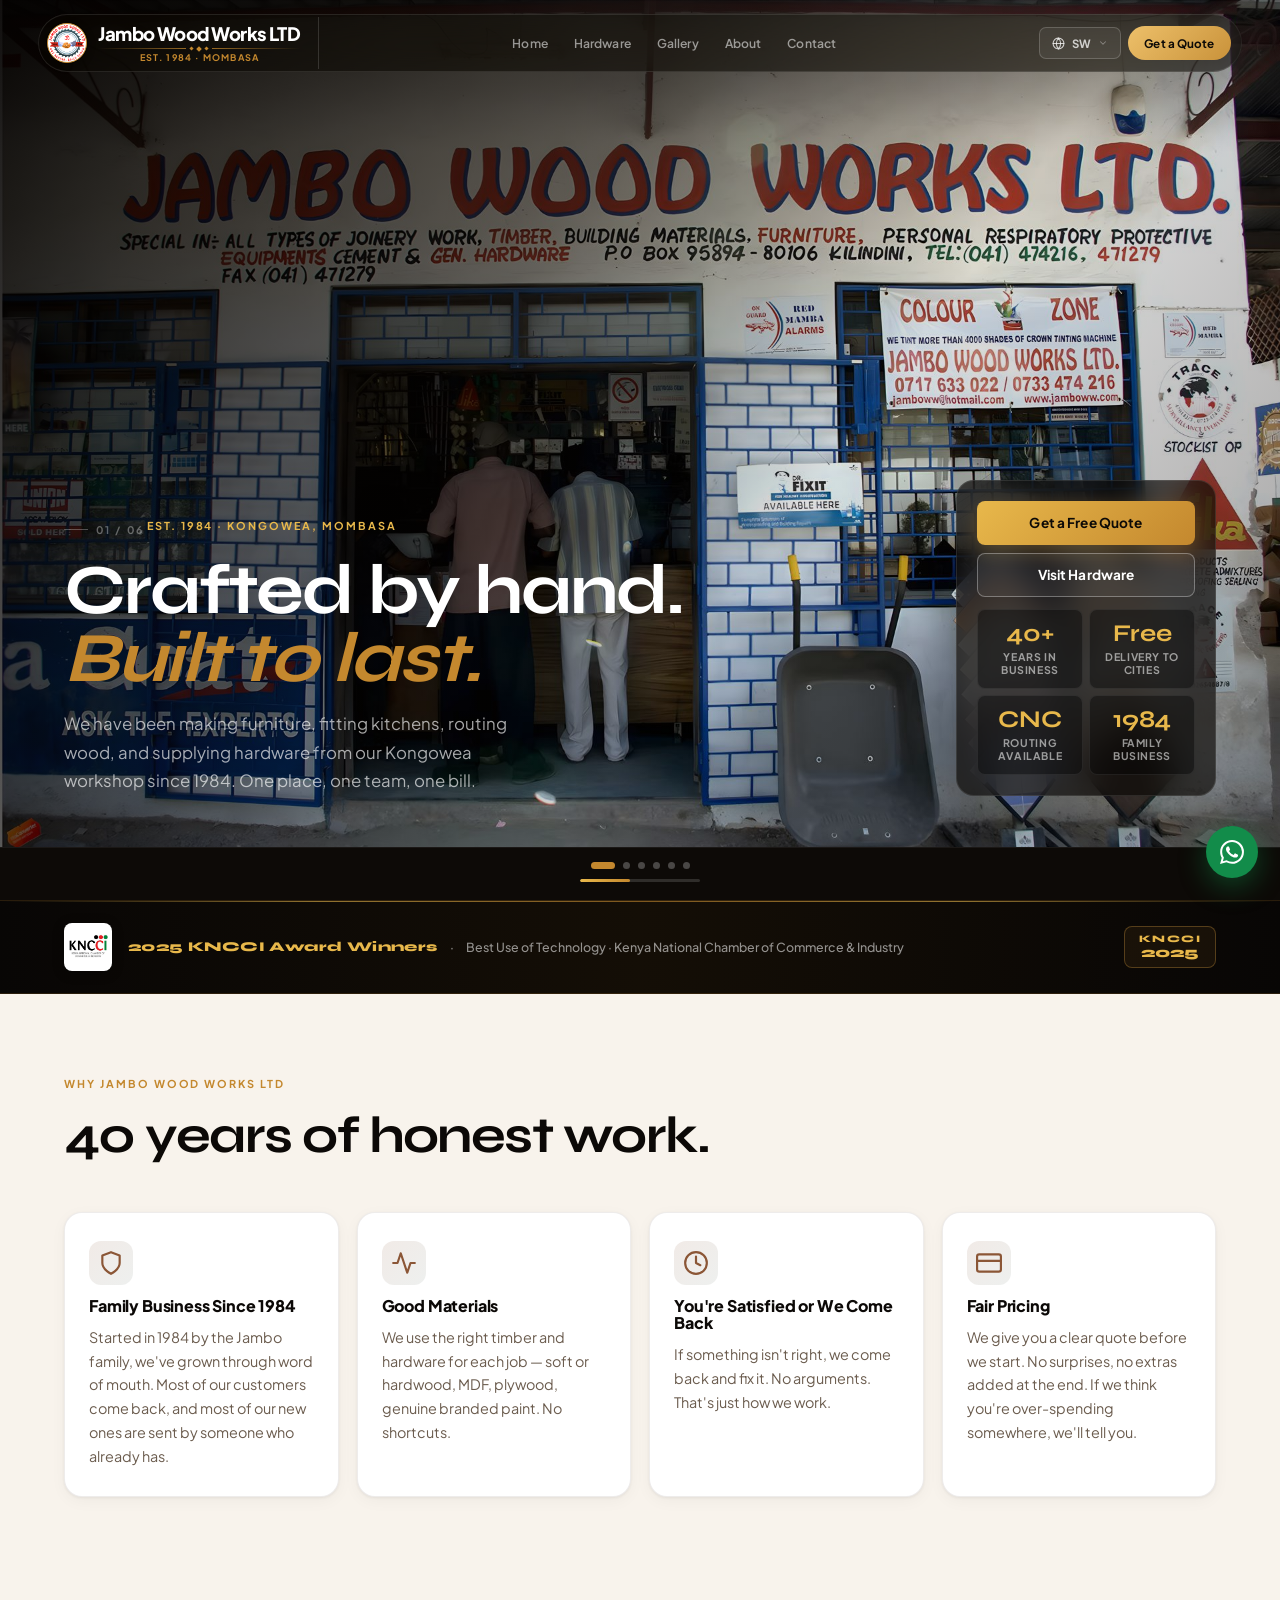
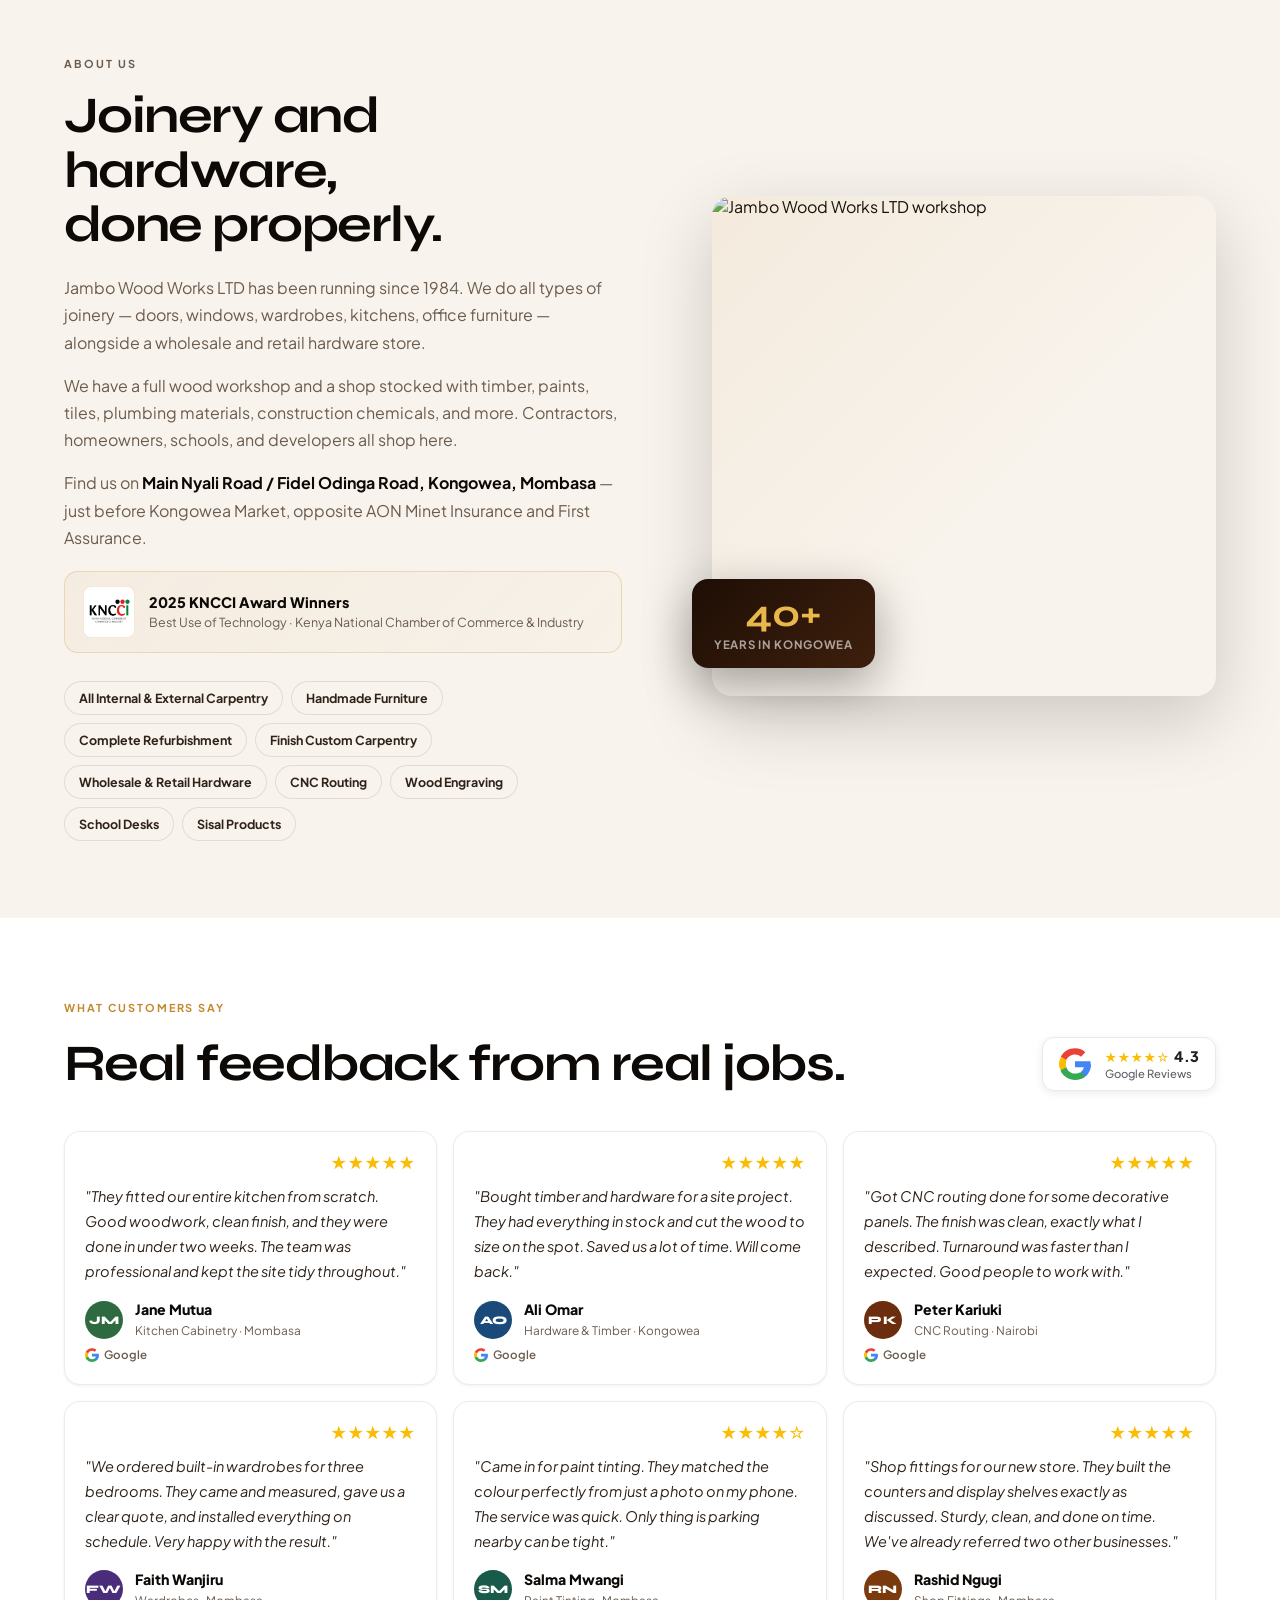
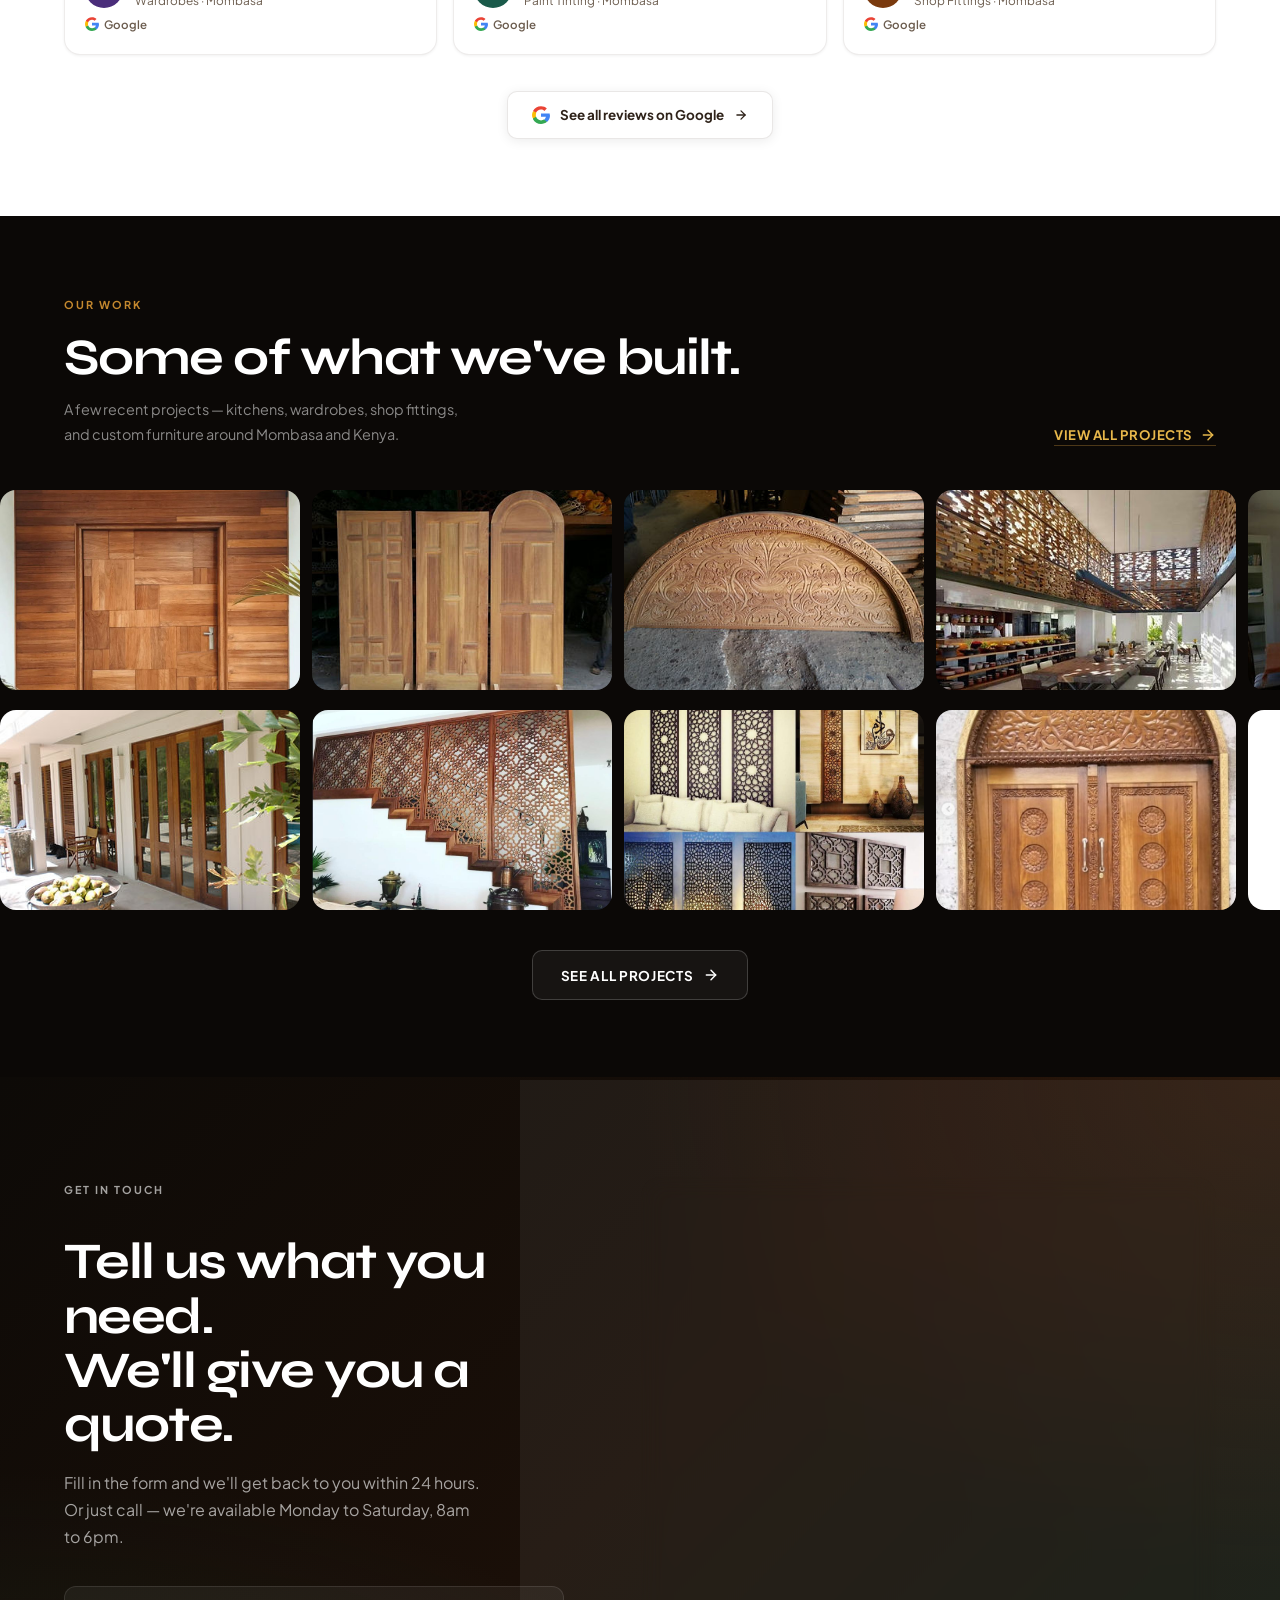
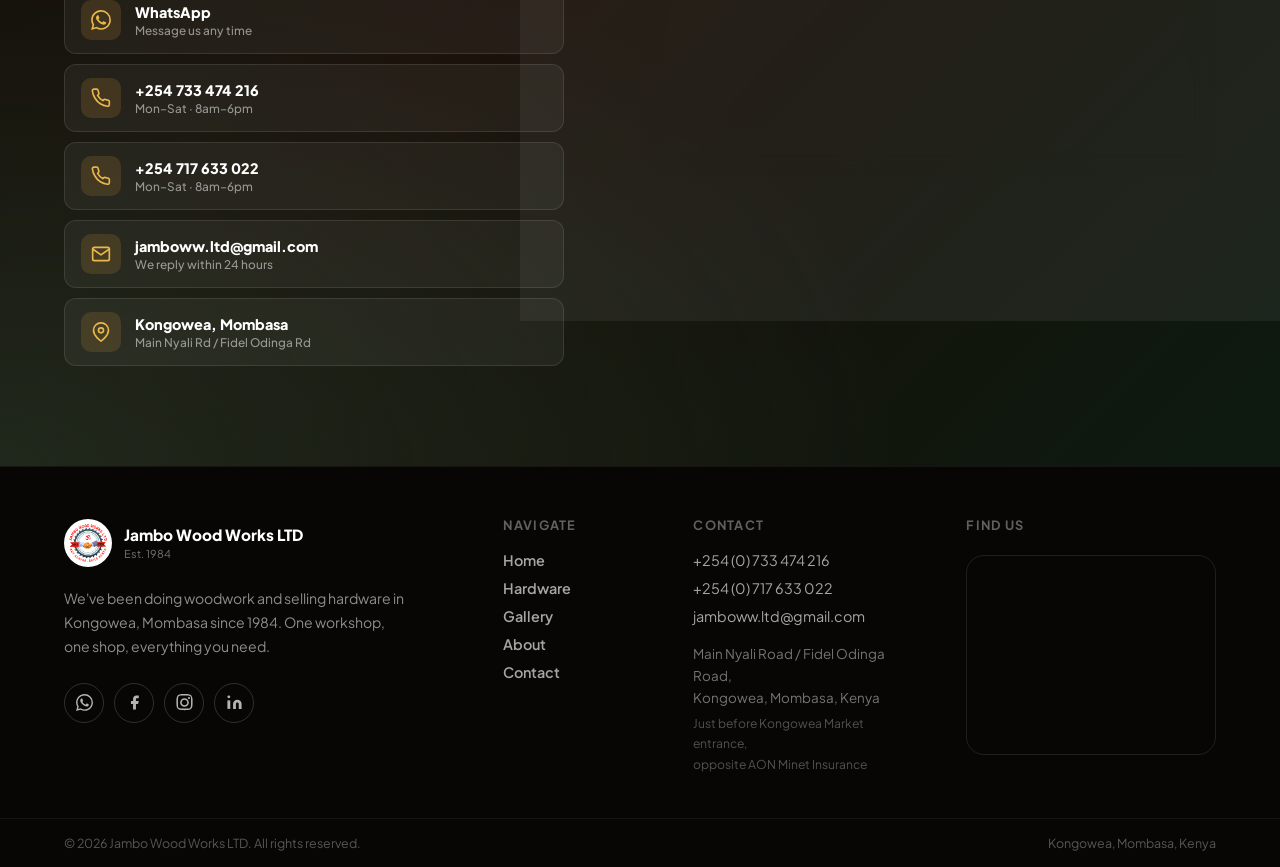
==== index.html @ 72127537 "Add files via upload" ====
<!DOCTYPE html>
<html lang="en">
  <head>
    <meta charset="UTF-8" />
    <meta name="theme-color" content="#8b5636" />
    <meta name="viewport" content="width=device-width, initial-scale=1.0" />
    <meta name="description" content="Jambo Wood Works LTD — family business since 1984. Custom joinery, furniture, CNC routing, hardware supply & free delivery to major Kenya cities. Located in Kongowea, Mombasa." />
    <meta name="keywords" content="woodworking Mombasa, joinery Kenya, custom furniture, kitchen cabinets, wardrobes, hardware supply, timber, CNC routing, Kongowea" />
    <meta name="author" content="Jambo Wood Works LTD" />
    <meta property="og:title" content="Jambo Wood Works LTD | Joinery & Hardware Since 1984" />
    <meta property="og:description" content="Family-run joinery, custom woodwork, CNC routing, computerised paint tinting, and full hardware supply in Mombasa, Kenya. Free delivery to major cities." />
    <meta property="og:type" content="website" />
    <meta property="og:url" content="https://jamboww.co.ke/" />
    <meta property="og:image" content="https://jamboww.co.ke/assets/images/Workshop/workshop.jpg" />
    <meta name="twitter:card" content="summary_large_image" />
    <link rel="canonical" href="https://jamboww.co.ke/" />
    <link rel="icon" type="image/png" href="assets/images/Logo/jambo-logo-2024.png" />
    <title>Jambo Wood Works LTD | Joinery &amp; Hardware Since 1984 · Mombasa, Kenya</title>
    <link rel="preconnect" href="https://fonts.googleapis.com" />
    <link rel="preconnect" href="https://fonts.gstatic.com" crossorigin />
    <link href="https://fonts.googleapis.com/css2?family=Plus+Jakarta+Sans:ital,wght@0,400;0,500;0,600;0,700;0,800;1,400;1,600;1,700&family=Syne:wght@400;500;600;700;800&display=swap" rel="stylesheet" />
        <!-- Sitemap reference -->
    <link rel="sitemap" type="application/xml" href="/sitemap.xml" />
    <!-- Google Analytics — replace GA_MEASUREMENT_ID with your ID e.g. G-XXXXXXXXXX -->
    <!-- <script async src="https://www.googletagmanager.com/gtag/js?id=GA_MEASUREMENT_ID"></script>
    <script>window.dataLayer=window.dataLayer||[];function gtag(){dataLayer.push(arguments);}gtag("js",new Date());gtag("config","GA_MEASUREMENT_ID");</script> -->
    <link rel="stylesheet" href="assets/css/styles.css?v=41" />
    <script type="application/ld+json">
    {
      "@context": "https://schema.org",
      "@type": "LocalBusiness",
      "name": "Jambo Wood Works LTD",
      "description": "Family business since 1984. Custom joinery, CNC routing, hardware supply, paints and building materials in Mombasa, Kenya.",
      "url": "https://jamboww.co.ke/",
      "telephone": ["+254733474216", "+254717633022"],
      "email": "jamboww.ltd@gmail.com",
      "address": {
        "@type": "PostalAddress",
        "streetAddress": "Main Nyali Road, Fidel Odinga Road, Kongowea",
        "addressLocality": "Mombasa",
        "addressCountry": "KE"
      },
      "openingHoursSpecification": [{
        "@type": "OpeningHoursSpecification",
        "dayOfWeek": ["Monday","Tuesday","Wednesday","Thursday","Friday","Saturday"],
        "opens": "08:00",
        "closes": "18:00"
      }],
      "sameAs": [
        "https://wa.me/message/P3MMDNBS5KIHO1",
        "https://www.facebook.com/jambowoodworkslimited1984",
        "https://www.instagram.com/jambowoodworksltd/",
        "https://www.linkedin.com/in/jambo-wood-works-ltd-514b782a/"
      ],
      "foundingDate": "1984",
      "areaServed": { "@type": "Country", "name": "Kenya" }
    }
    </script>
  </head>
  <body>

    <!-- ============================================================
         LOADING SCREEN
         ============================================================ -->
    <div class="loader" id="loader" aria-hidden="true" style="display:none">
      <div class="loader-inner">
        <video
          class="loader-video"
          src="assets/videos/preloader.mp4"
          id="loader-video"
          autoplay
          muted
          playsinline
          preload="auto"
        ></video>
        <div class="loader-bar"><div class="loader-fill" id="loader-fill"></div></div>
      </div>
    </div>

    <!-- ============================================================
         HEADER
         ============================================================ -->
    <header class="site-header" data-header>
      <a class="brand" href="index.html" aria-label="Jambo Wood Works LTD home">
        <span class="brand-logo-wrap">
          <img src="assets/images/Logo/jambo-logo-2024.png" alt="Jambo Wood Works LTD" fetchpriority="high" decoding="async" width="256" height="254" />
        </span>
        <span class="brand-text">
          <strong>Jambo Wood Works LTD</strong><span class="brand-rule" aria-hidden="true"><span></span><span></span><span></span></span><small>Est. 1984 · Mombasa</small>
        </span>
      </a>

      <nav class="desktop-nav" aria-label="Primary navigation">
        <a class="active" href="index.html" data-i18n="nav-home">Home</a>
        <a href="hardware.html" data-i18n="nav-hardware">Hardware</a>
        <a href="gallery.html" data-i18n="nav-projects">Gallery</a>
        <a href="about.html">About</a>
        <a href="contact.html" data-i18n="nav-contact">Contact</a>
      </nav>

      <div class="nav-right">
        <div class="nav-translate" data-translate-wrap>
          <button class="nav-translate-btn" data-translate-toggle aria-label="Translate">
            <svg viewBox="0 0 24 24" width="13" height="13" fill="none" stroke="currentColor" stroke-width="2" stroke-linecap="round" stroke-linejoin="round"><circle cx="12" cy="12" r="10"/><line x1="2" y1="12" x2="22" y2="12"/><path d="M12 2a15.3 15.3 0 0 1 4 10 15.3 15.3 0 0 1-4 10 15.3 15.3 0 0 1-4-10 15.3 15.3 0 0 1 4-10z"/></svg>
            <span data-translate-target>EN</span>
            <svg class="tl-btn-chevron" viewBox="0 0 24 24" width="10" height="10" fill="none" stroke="currentColor" stroke-width="2.5" stroke-linecap="round" stroke-linejoin="round"><polyline points="6 9 12 15 18 9"/></svg>
          </button>
          <div class="nav-translate-dropdown" data-translate-dropdown hidden>
            <button class="tl-opt tl-active" data-lang="en"><span class="tl-flag">🇬🇧</span><span class="tl-name">English</span><span class="tl-code">EN</span></button>
            <button class="tl-opt" data-lang="sw"><span class="tl-flag">🇰🇪</span><span class="tl-name">Kiswahili</span><span class="tl-code">SWA</span></button>
          </div>
        </div>
        <a class="nav-cta" href="https://wa.me/message/P3MMDNBS5KIHO1" target="_blank" rel="noreferrer" data-i18n="nav-cta">Get a Quote</a>
      </div>

      <button class="menu-toggle" type="button" data-menu-toggle aria-label="Open menu" aria-expanded="false">
        <span></span><span></span>
      </button>
    </header>

    <!-- Mobile menu -->
    <div class="mobile-menu" data-mobile-menu>

      <!-- Top bar: brand left, close right -->
      <div class="mm-top">
        <a class="mm-brand" href="index.html">
          <img src="assets/images/Logo/jambo-logo-2024.png" alt="Jambo Wood Works LTD" loading="lazy" decoding="async" width="256" height="254" />
          <div>
            <strong>Jambo Wood Works LTD</strong><small>Est. 1984 · Mombasa</small>
          </div>
        </a>
        <button class="mm-close" data-menu-toggle aria-label="Close menu">
          <svg viewBox="0 0 24 24" width="18" height="18" fill="none" stroke="currentColor" stroke-width="2.5" stroke-linecap="round"><line x1="18" y1="6" x2="6" y2="18"/><line x1="6" y1="6" x2="18" y2="18"/></svg>
        </button>
      </div>

      <!-- Language toggle — small pill below brand -->
      <div class="mm-lang">
        <button class="mm-lang-btn" data-translate-toggle aria-label="Switch language">
          <svg viewBox="0 0 24 24" width="14" height="14" fill="none" stroke="currentColor" stroke-width="2" stroke-linecap="round" stroke-linejoin="round"><circle cx="12" cy="12" r="10"/><line x1="2" y1="12" x2="22" y2="12"/><path d="M12 2a15.3 15.3 0 0 1 4 10 15.3 15.3 0 0 1-4 10 15.3 15.3 0 0 1-4-10 15.3 15.3 0 0 1 4-10z"/></svg>
          <span data-translate-target>EN</span>
          <svg viewBox="0 0 24 24" width="10" height="10" fill="none" stroke="currentColor" stroke-width="2.5" stroke-linecap="round" stroke-linejoin="round"><polyline points="6 9 12 15 18 9"/></svg>
        </button>
      </div>

      <!-- Centered nav links -->
      <nav class="mm-nav" aria-label="Mobile navigation">
        <a href="index.html" data-i18n="nav-home">Home</a>
        <a href="hardware.html" data-i18n="nav-hardware">Hardware</a>
        <a href="gallery.html" data-i18n="nav-projects">Gallery</a>
        <a href="about.html">About</a>
        <a href="contact.html" data-i18n="nav-contact">Contact</a>
      </nav>

      <!-- Full-width gold CTA at bottom -->
      <div class="mm-footer">
        <a class="mm-cta" href="https://wa.me/message/P3MMDNBS5KIHO1" target="_blank" rel="noreferrer" data-i18n="nav-cta">Get a Quote</a>
      </div>

    </div>

    <main>

      <!-- ============================================================
           WORKSHOP SHOWCASE — cinematic 1-at-a-time slideshow / HERO
           ============================================================ -->
      <section class="workshop" id="home" data-workshop>

        <!-- Slide stack -->
        <div class="ws-slides" data-ws-slides>

          <!-- 01 — The Workshop Floor -->
          <div class="ws-slide is-active" data-anim="wipe-right">
            <div class="ws-slide-img">
              <img src="assets/images/Workshop/workshop.jpg" alt="Jambo Wood Works LTD workshop floor" fetchpriority="high" decoding="async" width="1920" height="1280" />
            </div>
            <div class="ws-slide-overlay"></div>
                        <div class="ws-slide-content">
              <div class="ws-slide-left">
                <span class="ws-num">01 / 06</span>
                <p class="label label-light" data-i18n="h01-label">Est. 1984 · Kongowea, Mombasa</p>
                <h2 data-i18n="h01-h2">Crafted by hand.<br><em>Built to last.</em></h2>
                <p data-i18n="h01-p">We have been making furniture, fitting kitchens, routing wood, and supplying hardware from our Kongowea workshop since 1984. One place, one team, one bill.</p>
              </div>
              <div class="ws-slide-right">
                <div class="ws-hero-actions">
                  <a class="btn btn-gold-hero" href="https://wa.me/message/P3MMDNBS5KIHO1" target="_blank" rel="noreferrer" data-i18n="h01-btn1">Get a Free Quote</a>
                  <a class="btn btn-outline-hero" href="hardware.html" data-i18n="h01-btn2">Visit Hardware</a>
                </div>
                <div class="ws-stats">
                  <div class="ws-stat"><strong>40+</strong><span data-i18n="h01-stat1">Years in Business</span></div>
                  <div class="ws-stat"><strong>Free</strong><span data-i18n="h01-stat2">Delivery to Cities</span></div>
                  <div class="ws-stat"><strong>CNC</strong><span data-i18n="h01-stat3">Routing Available</span></div>
                  <div class="ws-stat"><strong>1984</strong><span data-i18n="h01-stat4">Family Business</span></div>
                </div>
              </div>
            </div>
          </div>

          <!-- 02 — Timber & Materials Stock -->
          <div class="ws-slide" data-anim="zoom-in">
            <div class="ws-slide-img">
              <img src="assets/images/Workshop/workshop (16).jpeg" alt="Timber and materials in stock" fetchpriority="high" decoding="async" width="1920" height="1920" />
            </div>
            <div class="ws-slide-overlay"></div>
            <div class="ws-slide-content">
              <div class="ws-slide-left">
                <span class="ws-num">02 / 06</span>
                <p class="label label-light" data-i18n="h02-label">Materials</p>
                <h2 data-i18n="h02-h2">Timber &amp; Stock</h2>
                <p data-i18n="h02-p">We stock soft and hardwood, MDF, marine plywood, steel profiles, and more — all available wholesale or retail. Walk in, pick what you need, or call ahead and we'll have it ready.</p>
              </div>
              <div class="ws-slide-right">
                <div class="ws-hero-actions">
                  <a class="btn btn-gold-hero" href="hardware.html" data-i18n="h02-btn1">Browse Hardware</a>
                  <a class="btn btn-outline-hero" href="https://wa.me/message/P3MMDNBS5KIHO1?text=Hi%2C%20I%27d%20like%20to%20enquire%20about%20timber%20and%20materials." target="_blank" rel="noreferrer" data-i18n="h02-btn2">Request Timber Quote</a>
                </div>
                <div class="ws-slide-badge">
                  <svg viewBox="0 0 24 24" width="22" height="22" fill="none" stroke="currentColor" stroke-width="1.8" stroke-linecap="round" stroke-linejoin="round"><rect x="2" y="7" width="20" height="14" rx="2"/><path d="M16 7V5a2 2 0 0 0-2-2h-4a2 2 0 0 0-2 2v2"/><line x1="12" y1="12" x2="12" y2="16"/><line x1="10" y1="14" x2="14" y2="14"/></svg>
                  <span data-i18n="h02-badge">Wholesale &amp; Retail · Softwood · Hardwood · MDF · Marine Plywood · Steel Profiles</span>
                </div>
              </div>
            </div>
          </div>

          <!-- 03 — CNC Routing -->
<div class="ws-slide" data-anim="slide-up">
  <div class="ws-slide-img">
    <video
      autoplay
      muted
      loop
      playsinline
      preload="metadata"
      width="1920"
      height="1920"
    >
      <source src="assets/images/Workshop/CNC Main.mp4" type="video/mp4" />
      Your browser does not support the video tag.
    </video>
  </div>

  <div class="ws-slide-overlay"></div>

  <div class="ws-slide-content">
    <div class="ws-slide-left">
      <span class="ws-num">03 / 06</span>

      <p class="label label-light" data-i18n="h03-label">
        CNC Area
      </p>

      <h2 data-i18n="h03-h2">
        Precision CNC Routing
      </h2>

      <p data-i18n="h03-p">
        Got a design that needs precision cutting? We route wood panels,
        signs, furniture parts, and decorative pieces to your exact specifications.
      </p>
    </div>

    <div class="ws-slide-right">
      <div class="ws-hero-actions">

        <a
          class="btn btn-gold-hero"
          href="https://wa.me/message/P3MMDNBS5KIHO1?text=Hi%2C%20I%27d%20like%20a%20quote%20for%20CNC%20routing."
          target="_blank"
          rel="noreferrer"
          data-i18n="h03-btn1"
        >
          Get CNC Quote
        </a>

        <a
          class="btn btn-outline-hero"
          href="#services"
          data-i18n="h03-btn2"
        >
          See All Services
        </a>

      </div>

      <div class="ws-slide-badge">

        <svg
          viewBox="0 0 24 24"
          width="22"
          height="22"
          fill="none"
          stroke="currentColor"
          stroke-width="1.8"
          stroke-linecap="round"
          stroke-linejoin="round"
        >
          <circle cx="12" cy="12" r="3"/>
          <path d="M19.07 4.33a10 10 0 0 1 0 14.14"/>
          <path d="M4.33 4.33a10 10 0 0 0 0 14.14"/>
        </svg>

        <span data-i18n="h03-badge">
          Decorative Panels · Signage · Furniture Parts · Wood Engraving · Custom Shapes
        </span>

      </div>
    </div>
  </div>
</div>

          <!-- 04 — Paint & Tinting Bay -->
          <div class="ws-slide" data-anim="wipe-left">
            <div class="ws-slide-img">
              <img src="assets/images/Workshop/workshop (22).jpeg" alt="Workshop and materials" fetchpriority="high" decoding="async" width="1920" height="1920" />
            </div>
            <div class="ws-slide-overlay"></div>
            <div class="ws-slide-content">
              <div class="ws-slide-left">
                <span class="ws-num">04 / 06</span>
                <p class="label label-light" data-i18n="h04-label">Paint Bay</p>
                <h2 data-i18n="h04-h2">Computerised Paint Tinting</h2>
                <p data-i18n="h04-p">We carry Sika, Crown Paints, Plascon, Basco, and more. Bring in any colour — a chip, a photo, or a RAL code — and our tinting machine will mix it on the spot.</p>
              </div>
              <div class="ws-slide-right">
                <div class="ws-hero-actions">
                  <a class="btn btn-gold-hero" href="hardware.html" data-i18n="h04-btn1">Browse Paints</a>
                  <a class="btn btn-outline-hero" href="https://wa.me/message/P3MMDNBS5KIHO1?text=Hi%2C%20I%27d%20like%20to%20enquire%20about%20paint%20tinting." target="_blank" rel="noreferrer" data-i18n="h04-btn2">Enquire About Tinting</a>
                </div>
                <div class="ws-slide-badge">
                  <svg viewBox="0 0 24 24" width="22" height="22" fill="none" stroke="currentColor" stroke-width="1.8" stroke-linecap="round" stroke-linejoin="round"><path d="M12 22C6.5 22 2 17.5 2 12S6.5 2 12 2s10 4.5 10 10"/><path d="m20 12-8-8"/><path d="M18.4 18.4 22 22"/></svg>
                  <span data-i18n="h04-badge">Sika · Crown Paints · Plascon · Basco · Any Colour Mixed On-Site</span>
                </div>
              </div>
            </div>
          </div>

          <!-- 05 — Kitchen & Cabinetry Fitting -->
          <div class="ws-slide" data-anim="zoom-out">
            <div class="ws-slide-img">
              <img src="assets/images/Workshop/workshop (42).jpeg" alt="Workshop operations" fetchpriority="high" decoding="async" width="1536" height="1152" />
            </div>
            <div class="ws-slide-overlay"></div>
            <div class="ws-slide-content">
              <div class="ws-slide-left">
                <span class="ws-num">05 / 06</span>
                <p class="label label-light" data-i18n="h05-label">Joinery</p>
                <h2 data-i18n="h05-h2">Kitchen &amp; Cabinet Fitting</h2>
                <p data-i18n="h05-p">We measure, build, and fit kitchens, wardrobes, office desks, shop counters, and display units. Come to our showroom or we'll visit your site.</p>
              </div>
              <div class="ws-slide-right">
                <div class="ws-hero-actions">
                  <a class="btn btn-gold-hero" href="https://wa.me/message/P3MMDNBS5KIHO1?text=Hi%2C%20I%27d%20like%20a%20quote%20for%20kitchen%20or%20cabinet%20fitting." target="_blank" rel="noreferrer" data-i18n="h05-btn1">Get a Fitting Quote</a>
                  <a class="btn btn-outline-hero" href="#services" data-i18n="h05-btn2">View All Services</a>
                </div>
                <div class="ws-slide-badge">
                  <svg viewBox="0 0 24 24" width="22" height="22" fill="none" stroke="currentColor" stroke-width="1.8" stroke-linecap="round" stroke-linejoin="round"><path d="M3 9l9-7 9 7v11a2 2 0 0 1-2 2H5a2 2 0 0 1-2-2z"/><polyline points="9 22 9 12 15 12 15 22"/></svg>
                  <span data-i18n="h05-badge">Kitchens · Wardrobes · Office Desks · Shop Counters · Display Units</span>
                </div>
              </div>
            </div>
          </div>

          <!-- 06 — Site Visits & Consultation -->
          <div class="ws-slide" data-anim="slide-up">
            <div class="ws-slide-img">
              <img src="assets/images/Workshop/workshop (9).jpeg" alt="Workshop and site visits" fetchpriority="high" decoding="async" width="867" height="646" />
            </div>
            <div class="ws-slide-overlay"></div>
            <div class="ws-slide-content">
              <div class="ws-slide-left">
                <span class="ws-num">06 / 06</span>
                <p class="label label-light" data-i18n="h06-label">Site Visits</p>
                <h2 data-i18n="h06-h2">We Come to You</h2>
                <p data-i18n="h06-p">Not sure what you need or how much it'll cost? Call us and we'll come to your site, measure up, and give you a straight quote — no charge.</p>
              </div>
              <div class="ws-slide-right">
                <div class="ws-hero-actions">
                  <a class="btn btn-gold-hero" href="https://wa.me/message/P3MMDNBS5KIHO1?text=Hi%2C%20I%27d%20like%20to%20book%20a%20site%20visit." target="_blank" rel="noreferrer" data-i18n="h06-btn1">Book a Site Visit</a>
                  <a class="btn btn-outline-hero" href="tel:+254733474216" data-i18n="h06-btn2">Call +254 733 474 216</a>
                </div>
                <div class="ws-slide-badge">
                  <svg viewBox="0 0 24 24" width="22" height="22" fill="none" stroke="currentColor" stroke-width="1.8" stroke-linecap="round" stroke-linejoin="round"><path d="M21 10c0 7-9 13-9 13s-9-6-9-13a9 9 0 0 1 18 0z"/><circle cx="12" cy="10" r="3"/></svg>
                  <span data-i18n="h06-badge">Free Site Visit · Measurement &amp; Quote · Mombasa &amp; Nationwide</span>
                </div>
              </div>
            </div>
          </div>

        </div><!-- /ws-slides -->

        <!-- Controls -->
        <div class="ws-controls">
          <div class="ws-dots" data-ws-thumbs>
            <button class="ws-dot is-active" data-index="0" aria-label="Workshop floor"></button>
            <button class="ws-dot" data-index="1" aria-label="Timber stock"></button>
            <button class="ws-dot" data-index="2" aria-label="CNC routing"></button>
            <button class="ws-dot" data-index="3" aria-label="Paint tinting"></button>
            <button class="ws-dot" data-index="4" aria-label="Cabinet fitting"></button>
            <button class="ws-dot" data-index="5" aria-label="Site visits"></button>
          </div>
          <div class="ws-progress-bar"><div class="ws-progress-fill" data-ws-progress></div></div>
        </div>

      </section>

      <!-- ============================================================
           AWARD STRIP
           ============================================================ -->
      <div class="award-strip">
        <div class="award-strip-inner">
          <img src="assets/images/Logo/kncci.jpg" alt="KNCCI logo" class="award-kncci-logo" loading="lazy" decoding="async" width="606" height="606" />
          <div class="award-copy">
            <strong>2025 KNCCI Award Winners</strong>
            <span class="award-divider" aria-hidden="true">·</span>
            <span>Best Use of Technology · Kenya National Chamber of Commerce &amp; Industry</span>
          </div>
          <div class="award-badge">
            <span>KNCCI</span>
            <span>2025</span>
          </div>
        </div>
      </div>

      <!-- ============================================================
           WHY US
           ============================================================ -->
      <section class="why-us" id="services">
        <div class="why-us-inner">
          <div class="why-head">
            <p class="label" data-i18n="why-label">Why Jambo Wood Works LTD</p>
            <h2 data-i18n="why-h2">40 years of honest work.</h2>
          </div>
          <div class="why-grid">
            <div class="why-card">
              <div class="why-icon"><svg viewBox="0 0 24 24" width="26" height="26" fill="none" stroke="currentColor" stroke-width="2" stroke-linecap="round" stroke-linejoin="round"><path d="M12 22s8-4 8-10V5l-8-3-8 3v7c0 6 8 10 8 10z"/></svg></div>
              <h3 data-i18n="why1-h3">Family Business Since 1984</h3>
              <p data-i18n="why1-p">Started in 1984 by the Jambo family, we've grown through word of mouth. Most of our customers come back, and most of our new ones are sent by someone who already has.</p>
            </div>
            <div class="why-card">
              <div class="why-icon"><svg viewBox="0 0 24 24" width="26" height="26" fill="none" stroke="currentColor" stroke-width="2" stroke-linecap="round" stroke-linejoin="round"><polyline points="22 12 18 12 15 21 9 3 6 12 2 12"/></svg></div>
              <h3 data-i18n="why2-h3">Good Materials</h3>
              <p data-i18n="why2-p">We use the right timber and hardware for each job — soft or hardwood, MDF, plywood, genuine branded paint. No shortcuts.</p>
            </div>
            <div class="why-card">
              <div class="why-icon"><svg viewBox="0 0 24 24" width="26" height="26" fill="none" stroke="currentColor" stroke-width="2" stroke-linecap="round" stroke-linejoin="round"><circle cx="12" cy="12" r="10"/><polyline points="12 6 12 12 16 14"/></svg></div>
              <h3 data-i18n="why3-h3">You're Satisfied or We Come Back</h3>
              <p data-i18n="why3-p">If something isn't right, we come back and fix it. No arguments. That's just how we work.</p>
            </div>
            <div class="why-card">
              <div class="why-icon"><svg viewBox="0 0 24 24" width="26" height="26" fill="none" stroke="currentColor" stroke-width="2" stroke-linecap="round" stroke-linejoin="round"><rect x="1" y="4" width="22" height="16" rx="2" ry="2"/><line x1="1" y1="10" x2="23" y2="10"/></svg></div>
              <h3 data-i18n="why4-h3">Fair Pricing</h3>
              <p data-i18n="why4-p">We give you a clear quote before we start. No surprises, no extras added at the end. If we think you're over-spending somewhere, we'll tell you.</p>
            </div>
          </div>
        </div>
      </section>

      <!-- ============================================================
           ABOUT
           ============================================================ -->
      <section class="about-section" id="about">
        <div class="about-inner">
          <div class="about-copy">
            <p class="label" data-i18n="about-label">About Us</p>
            <h2 data-i18n="about-h2">Joinery and hardware,<br>done properly.</h2>
            <p data-i18n="about-p1">Jambo Wood Works LTD has been running since 1984. We do all types of joinery — doors, windows, wardrobes, kitchens, office furniture — alongside a wholesale and retail hardware store.</p>
            <p data-i18n="about-p2">We have a full wood workshop and a shop stocked with timber, paints, tiles, plumbing materials, construction chemicals, and more. Contractors, homeowners, schools, and developers all shop here.</p>
            <p data-i18n="about-p3">Find us on <strong>Main Nyali Road / Fidel Odinga Road, Kongowea, Mombasa</strong> — just before Kongowea Market, opposite AON Minet Insurance and First Assurance.</p>

            <div class="about-award">
              <img src="assets/images/Logo/kncci.jpg" alt="KNCCI logo" class="about-award-logo" loading="lazy" decoding="async" width="606" height="606" />
              <div class="about-award-text">
                <strong>2025 KNCCI Award Winners</strong>
                <span>Best Use of Technology · Kenya National Chamber of Commerce &amp; Industry</span>
              </div>
            </div>

            <div class="about-tags">
              <span>All Internal &amp; External Carpentry</span>
              <span>Handmade Furniture</span>
              <span>Complete Refurbishment</span>
              <span>Finish Custom Carpentry</span>
              <span>Wholesale &amp; Retail Hardware</span>
              <span>CNC Routing</span>
              <span>Wood Engraving</span>
              <span>School Desks</span>
              <span>Sisal Products</span>
            </div>
          </div>
          <div class="about-image-stack">
            <div class="about-img-main">
              <img src="assets/images/Workshop/workshop (10).jpeg" alt="Jambo Wood Works LTD workshop" loading="lazy" decoding="async" width="867" height="860" />
            </div>
            <div class="about-img-badge">
              <strong>40+</strong>
              <span data-i18n="about-badge-span">Years in Kongowea</span>
            </div>
          </div>
        </div>
      </section>

      <!-- ============================================================
           CUSTOMER REVIEWS
           ============================================================ -->
      <section class="reviews-section">
        <div class="reviews-inner">

          <div class="reviews-head">
            <div class="reviews-head-left">
              <p class="label">What Customers Say</p>
              <h2>Real feedback from real jobs.</h2>
            </div>
            <a class="reviews-google-badge" href="https://www.google.com/search?q=Jambo+Wood+Works+Ltd+Kongowea+Mombasa" target="_blank" rel="noreferrer" aria-label="View on Google Reviews">
              <svg class="google-logo" viewBox="0 0 48 48" xmlns="http://www.w3.org/2000/svg" aria-hidden="true">
                <path fill="#4285F4" d="M47.5 24.5c0-1.6-.1-3.2-.4-4.7H24v9h13.2c-.6 3-2.3 5.5-4.3 7.2v6h7.9c4.6-4.3 7.3-10.6 7.3-17.5z"/>
                <path fill="#34A853" d="M24 48c6.5 0 11.9-2.1 15.9-5.8l-7.9-6c-2.1 1.4-4.8 2.2-7.9 2.2-6.1 0-11.3-4.1-13.1-9.6H2.7v6.2C6.7 42.9 14.8 48 24 48z"/>
                <path fill="#FBBC05" d="M10.9 28.8c-.5-1.4-.7-2.9-.7-4.4s.3-3 .7-4.4v-6.2H2.7C1 17.2 0 20.5 0 24s1 6.8 2.7 9.2l8.2-4.4z"/>
                <path fill="#EA4335" d="M24 9.6c3.4 0 6.5 1.2 8.9 3.5l6.6-6.6C35.9 2.8 30.5.5 24 .5 14.8.5 6.7 5.6 2.7 13.2l8.2 4.4C12.7 13.7 17.9 9.6 24 9.6z"/>
              </svg>
              <div class="google-badge-info">
                <div class="google-stars">
                  <span>★★★★☆</span>
                  <strong>4.3</strong>
                </div>
                <span class="google-count">Google Reviews</span>
              </div>
            </a>
          </div>

          <div class="reviews-grid">

            <article class="review-card">
              <div class="review-stars" aria-label="5 out of 5 stars">★★★★★</div>
              <p class="review-text">"They fitted our entire kitchen from scratch. Good woodwork, clean finish, and they were done in under two weeks. The team was professional and kept the site tidy throughout."</p>
              <div class="review-author">
                <div class="review-avatar" style="background: #2d6a3f;">JM</div>
                <div>
                  <strong>Jane Mutua</strong>
                  <span>Kitchen Cabinetry · Mombasa</span>
                </div>
              </div>
              <div class="review-source">
                <svg viewBox="0 0 48 48" width="14" height="14" xmlns="http://www.w3.org/2000/svg" aria-hidden="true"><path fill="#4285F4" d="M47.5 24.5c0-1.6-.1-3.2-.4-4.7H24v9h13.2c-.6 3-2.3 5.5-4.3 7.2v6h7.9c4.6-4.3 7.3-10.6 7.3-17.5z"/><path fill="#34A853" d="M24 48c6.5 0 11.9-2.1 15.9-5.8l-7.9-6c-2.1 1.4-4.8 2.2-7.9 2.2-6.1 0-11.3-4.1-13.1-9.6H2.7v6.2C6.7 42.9 14.8 48 24 48z"/><path fill="#FBBC05" d="M10.9 28.8c-.5-1.4-.7-2.9-.7-4.4s.3-3 .7-4.4v-6.2H2.7C1 17.2 0 20.5 0 24s1 6.8 2.7 9.2l8.2-4.4z"/><path fill="#EA4335" d="M24 9.6c3.4 0 6.5 1.2 8.9 3.5l6.6-6.6C35.9 2.8 30.5.5 24 .5 14.8.5 6.7 5.6 2.7 13.2l8.2 4.4C12.7 13.7 17.9 9.6 24 9.6z"/></svg>
                <span>Google</span>
              </div>
            </article>

            <article class="review-card">
              <div class="review-stars" aria-label="5 out of 5 stars">★★★★★</div>
              <p class="review-text">"Bought timber and hardware for a site project. They had everything in stock and cut the wood to size on the spot. Saved us a lot of time. Will come back."</p>
              <div class="review-author">
                <div class="review-avatar" style="background: #1a4a7a;">AO</div>
                <div>
                  <strong>Ali Omar</strong>
                  <span>Hardware &amp; Timber · Kongowea</span>
                </div>
              </div>
              <div class="review-source">
                <svg viewBox="0 0 48 48" width="14" height="14" xmlns="http://www.w3.org/2000/svg" aria-hidden="true"><path fill="#4285F4" d="M47.5 24.5c0-1.6-.1-3.2-.4-4.7H24v9h13.2c-.6 3-2.3 5.5-4.3 7.2v6h7.9c4.6-4.3 7.3-10.6 7.3-17.5z"/><path fill="#34A853" d="M24 48c6.5 0 11.9-2.1 15.9-5.8l-7.9-6c-2.1 1.4-4.8 2.2-7.9 2.2-6.1 0-11.3-4.1-13.1-9.6H2.7v6.2C6.7 42.9 14.8 48 24 48z"/><path fill="#FBBC05" d="M10.9 28.8c-.5-1.4-.7-2.9-.7-4.4s.3-3 .7-4.4v-6.2H2.7C1 17.2 0 20.5 0 24s1 6.8 2.7 9.2l8.2-4.4z"/><path fill="#EA4335" d="M24 9.6c3.4 0 6.5 1.2 8.9 3.5l6.6-6.6C35.9 2.8 30.5.5 24 .5 14.8.5 6.7 5.6 2.7 13.2l8.2 4.4C12.7 13.7 17.9 9.6 24 9.6z"/></svg>
                <span>Google</span>
              </div>
            </article>

            <article class="review-card">
              <div class="review-stars" aria-label="5 out of 5 stars">★★★★★</div>
              <p class="review-text">"Got CNC routing done for some decorative panels. The finish was clean, exactly what I described. Turnaround was faster than I expected. Good people to work with."</p>
              <div class="review-author">
                <div class="review-avatar" style="background: #6b2d0e;">PK</div>
                <div>
                  <strong>Peter Kariuki</strong>
                  <span>CNC Routing · Nairobi</span>
                </div>
              </div>
              <div class="review-source">
                <svg viewBox="0 0 48 48" width="14" height="14" xmlns="http://www.w3.org/2000/svg" aria-hidden="true"><path fill="#4285F4" d="M47.5 24.5c0-1.6-.1-3.2-.4-4.7H24v9h13.2c-.6 3-2.3 5.5-4.3 7.2v6h7.9c4.6-4.3 7.3-10.6 7.3-17.5z"/><path fill="#34A853" d="M24 48c6.5 0 11.9-2.1 15.9-5.8l-7.9-6c-2.1 1.4-4.8 2.2-7.9 2.2-6.1 0-11.3-4.1-13.1-9.6H2.7v6.2C6.7 42.9 14.8 48 24 48z"/><path fill="#FBBC05" d="M10.9 28.8c-.5-1.4-.7-2.9-.7-4.4s.3-3 .7-4.4v-6.2H2.7C1 17.2 0 20.5 0 24s1 6.8 2.7 9.2l8.2-4.4z"/><path fill="#EA4335" d="M24 9.6c3.4 0 6.5 1.2 8.9 3.5l6.6-6.6C35.9 2.8 30.5.5 24 .5 14.8.5 6.7 5.6 2.7 13.2l8.2 4.4C12.7 13.7 17.9 9.6 24 9.6z"/></svg>
                <span>Google</span>
              </div>
            </article>

            <article class="review-card">
              <div class="review-stars" aria-label="5 out of 5 stars">★★★★★</div>
              <p class="review-text">"We ordered built-in wardrobes for three bedrooms. They came and measured, gave us a clear quote, and installed everything on schedule. Very happy with the result."</p>
              <div class="review-author">
                <div class="review-avatar" style="background: #4a2d7a;">FW</div>
                <div>
                  <strong>Faith Wanjiru</strong>
                  <span>Wardrobes · Mombasa</span>
                </div>
              </div>
              <div class="review-source">
                <svg viewBox="0 0 48 48" width="14" height="14" xmlns="http://www.w3.org/2000/svg" aria-hidden="true"><path fill="#4285F4" d="M47.5 24.5c0-1.6-.1-3.2-.4-4.7H24v9h13.2c-.6 3-2.3 5.5-4.3 7.2v6h7.9c4.6-4.3 7.3-10.6 7.3-17.5z"/><path fill="#34A853" d="M24 48c6.5 0 11.9-2.1 15.9-5.8l-7.9-6c-2.1 1.4-4.8 2.2-7.9 2.2-6.1 0-11.3-4.1-13.1-9.6H2.7v6.2C6.7 42.9 14.8 48 24 48z"/><path fill="#FBBC05" d="M10.9 28.8c-.5-1.4-.7-2.9-.7-4.4s.3-3 .7-4.4v-6.2H2.7C1 17.2 0 20.5 0 24s1 6.8 2.7 9.2l8.2-4.4z"/><path fill="#EA4335" d="M24 9.6c3.4 0 6.5 1.2 8.9 3.5l6.6-6.6C35.9 2.8 30.5.5 24 .5 14.8.5 6.7 5.6 2.7 13.2l8.2 4.4C12.7 13.7 17.9 9.6 24 9.6z"/></svg>
                <span>Google</span>
              </div>
            </article>

            <article class="review-card">
              <div class="review-stars" aria-label="4 out of 5 stars">★★★★☆</div>
              <p class="review-text">"Came in for paint tinting. They matched the colour perfectly from just a photo on my phone. The service was quick. Only thing is parking nearby can be tight."</p>
              <div class="review-author">
                <div class="review-avatar" style="background: #1a5a4a;">SM</div>
                <div>
                  <strong>Salma Mwangi</strong>
                  <span>Paint Tinting · Mombasa</span>
                </div>
              </div>
              <div class="review-source">
                <svg viewBox="0 0 48 48" width="14" height="14" xmlns="http://www.w3.org/2000/svg" aria-hidden="true"><path fill="#4285F4" d="M47.5 24.5c0-1.6-.1-3.2-.4-4.7H24v9h13.2c-.6 3-2.3 5.5-4.3 7.2v6h7.9c4.6-4.3 7.3-10.6 7.3-17.5z"/><path fill="#34A853" d="M24 48c6.5 0 11.9-2.1 15.9-5.8l-7.9-6c-2.1 1.4-4.8 2.2-7.9 2.2-6.1 0-11.3-4.1-13.1-9.6H2.7v6.2C6.7 42.9 14.8 48 24 48z"/><path fill="#FBBC05" d="M10.9 28.8c-.5-1.4-.7-2.9-.7-4.4s.3-3 .7-4.4v-6.2H2.7C1 17.2 0 20.5 0 24s1 6.8 2.7 9.2l8.2-4.4z"/><path fill="#EA4335" d="M24 9.6c3.4 0 6.5 1.2 8.9 3.5l6.6-6.6C35.9 2.8 30.5.5 24 .5 14.8.5 6.7 5.6 2.7 13.2l8.2 4.4C12.7 13.7 17.9 9.6 24 9.6z"/></svg>
                <span>Google</span>
              </div>
            </article>

            <article class="review-card">
              <div class="review-stars" aria-label="5 out of 5 stars">★★★★★</div>
              <p class="review-text">"Shop fittings for our new store. They built the counters and display shelves exactly as discussed. Sturdy, clean, and done on time. We've already referred two other businesses."</p>
              <div class="review-author">
                <div class="review-avatar" style="background: #7a3a0e;">RN</div>
                <div>
                  <strong>Rashid Ngugi</strong>
                  <span>Shop Fittings · Mombasa</span>
                </div>
              </div>
              <div class="review-source">
                <svg viewBox="0 0 48 48" width="14" height="14" xmlns="http://www.w3.org/2000/svg" aria-hidden="true"><path fill="#4285F4" d="M47.5 24.5c0-1.6-.1-3.2-.4-4.7H24v9h13.2c-.6 3-2.3 5.5-4.3 7.2v6h7.9c4.6-4.3 7.3-10.6 7.3-17.5z"/><path fill="#34A853" d="M24 48c6.5 0 11.9-2.1 15.9-5.8l-7.9-6c-2.1 1.4-4.8 2.2-7.9 2.2-6.1 0-11.3-4.1-13.1-9.6H2.7v6.2C6.7 42.9 14.8 48 24 48z"/><path fill="#FBBC05" d="M10.9 28.8c-.5-1.4-.7-2.9-.7-4.4s.3-3 .7-4.4v-6.2H2.7C1 17.2 0 20.5 0 24s1 6.8 2.7 9.2l8.2-4.4z"/><path fill="#EA4335" d="M24 9.6c3.4 0 6.5 1.2 8.9 3.5l6.6-6.6C35.9 2.8 30.5.5 24 .5 14.8.5 6.7 5.6 2.7 13.2l8.2 4.4C12.7 13.7 17.9 9.6 24 9.6z"/></svg>
                <span>Google</span>
              </div>
            </article>

          </div><!-- /reviews-grid -->

          <div class="reviews-footer">
            <a class="reviews-view-more" href="https://www.google.com/search?q=Jambo+Wood+Works+Ltd+Kongowea+Mombasa" target="_blank" rel="noreferrer">
              <svg viewBox="0 0 48 48" width="18" height="18" xmlns="http://www.w3.org/2000/svg" aria-hidden="true"><path fill="#4285F4" d="M47.5 24.5c0-1.6-.1-3.2-.4-4.7H24v9h13.2c-.6 3-2.3 5.5-4.3 7.2v6h7.9c4.6-4.3 7.3-10.6 7.3-17.5z"/><path fill="#34A853" d="M24 48c6.5 0 11.9-2.1 15.9-5.8l-7.9-6c-2.1 1.4-4.8 2.2-7.9 2.2-6.1 0-11.3-4.1-13.1-9.6H2.7v6.2C6.7 42.9 14.8 48 24 48z"/><path fill="#FBBC05" d="M10.9 28.8c-.5-1.4-.7-2.9-.7-4.4s.3-3 .7-4.4v-6.2H2.7C1 17.2 0 20.5 0 24s1 6.8 2.7 9.2l8.2-4.4z"/><path fill="#EA4335" d="M24 9.6c3.4 0 6.5 1.2 8.9 3.5l6.6-6.6C35.9 2.8 30.5.5 24 .5 14.8.5 6.7 5.6 2.7 13.2l8.2 4.4C12.7 13.7 17.9 9.6 24 9.6z"/></svg>
              See all reviews on Google
              <svg viewBox="0 0 24 24" width="14" height="14" fill="none" stroke="currentColor" stroke-width="2.2" stroke-linecap="round" stroke-linejoin="round" aria-hidden="true"><path d="M5 12h14"/><path d="m12 5 7 7-7 7"/></svg>
            </a>
          </div>

        </div>
      </section>

      <!-- ============================================================
           FEATURED PROJECTS — dual marquee rows
           ============================================================ -->
      <section class="projects-section" id="projects">
        <div class="projects-inner">
          <div class="projects-head">
            <div>
              <p class="label" data-i18n="proj-label">Our Work</p>
              <h2 data-i18n="proj-h2">Some of what we've built.</h2>
              <p data-i18n="proj-sub">A few recent projects — kitchens, wardrobes, shop fittings, and custom furniture around Mombasa and Kenya.</p>
            </div>
            <a class="projects-view-all" href="gallery.html" data-i18n="proj-view-all">
              View all projects
              <svg viewBox="0 0 24 24" width="16" height="16" fill="none" stroke="currentColor" stroke-width="2.2" stroke-linecap="round" stroke-linejoin="round" aria-hidden="true"><path d="M5 12h14"/><path d="m12 5 7 7-7 7"/></svg>
            </a>
          </div>
        </div>

        <!-- Row 1 — scrolls RIGHT (projects 1–9) -->
        <div class="proj-marquee-row">
          <div class="proj-marquee-track proj-marquee-right">
            <a class="proj-tile" href="gallery.html"><img src="assets/images/Projects/project-1.jpg"  alt="Project" loading="lazy" decoding="async" width="866" height="868" /></a>
            <a class="proj-tile" href="gallery.html"><img src="assets/images/Projects/project-2.jpg"  alt="Project" loading="lazy" decoding="async" width="384" height="288" /></a>
            <a class="proj-tile" href="gallery.html"><img src="assets/images/Projects/project-3.jpg"  alt="Project" loading="lazy" decoding="async" width="384" height="288" /></a>
            <a class="proj-tile" href="gallery.html"><img src="assets/images/Projects/project-4.jpg"  alt="Project" loading="lazy" decoding="async" width="384" height="516" /></a>
            <a class="proj-tile" href="gallery.html"><img src="assets/images/Projects/project-5.jpg"  alt="Project" loading="lazy" decoding="async" width="384" height="288" /></a>
            <a class="proj-tile" href="gallery.html"><img src="assets/images/Projects/project-6.jpg"  alt="Project" loading="lazy" decoding="async" width="384" height="308" /></a>
            <a class="proj-tile" href="gallery.html"><img src="assets/images/Projects/project-7.jpg"  alt="Project" loading="lazy" decoding="async" width="384" height="288" /></a>
            <a class="proj-tile" href="gallery.html"><img src="assets/images/Projects/project-8.jpg"  alt="Project" loading="lazy" decoding="async" width="384" height="469" /></a>
            <a class="proj-tile" href="gallery.html"><img src="assets/images/Projects/project-9.jpg"  alt="Project" loading="lazy" decoding="async" width="1536" height="1152" /></a>
            <!-- seamless duplicate -->
            <a class="proj-tile" href="gallery.html" aria-hidden="true"><img src="assets/images/Projects/project-1.jpg"  alt="" loading="lazy" decoding="async" width="866" height="868" /></a>
            <a class="proj-tile" href="gallery.html" aria-hidden="true"><img src="assets/images/Projects/project-2.jpg"  alt="" loading="lazy" decoding="async" width="384" height="288" /></a>
            <a class="proj-tile" href="gallery.html" aria-hidden="true"><img src="assets/images/Projects/project-3.jpg"  alt="" loading="lazy" decoding="async" width="384" height="288" /></a>
            <a class="proj-tile" href="gallery.html" aria-hidden="true"><img src="assets/images/Projects/project-4.jpg"  alt="" loading="lazy" decoding="async" width="384" height="516" /></a>
            <a class="proj-tile" href="gallery.html" aria-hidden="true"><img src="assets/images/Projects/project-5.jpg"  alt="" loading="lazy" decoding="async" width="384" height="288" /></a>
            <a class="proj-tile" href="gallery.html" aria-hidden="true"><img src="assets/images/Projects/project-6.jpg"  alt="" loading="lazy" decoding="async" width="384" height="308" /></a>
            <a class="proj-tile" href="gallery.html" aria-hidden="true"><img src="assets/images/Projects/project-7.jpg"  alt="" loading="lazy" decoding="async" width="384" height="288" /></a>
            <a class="proj-tile" href="gallery.html" aria-hidden="true"><img src="assets/images/Projects/project-8.jpg"  alt="" loading="lazy" decoding="async" width="384" height="469" /></a>
            <a class="proj-tile" href="gallery.html" aria-hidden="true"><img src="assets/images/Projects/project-9.jpg"  alt="" loading="lazy" decoding="async" width="1536" height="1152" /></a>
          </div>
        </div>

        <!-- Row 2 — scrolls LEFT (projects 10–17) -->
        <div class="proj-marquee-row">
          <div class="proj-marquee-track proj-marquee-left">
            <a class="proj-tile" href="gallery.html"><img src="assets/images/Projects/project-10.jpg" alt="Project" loading="lazy" decoding="async" width="384" height="288" /></a>
            <a class="proj-tile" href="gallery.html"><img src="assets/images/Projects/project-11.jpg" alt="Project" loading="lazy" decoding="async" width="867" height="646" /></a>
            <a class="proj-tile" href="gallery.html"><img src="assets/images/Projects/project-12.jpg" alt="Project" loading="lazy" decoding="async" width="863" height="846" /></a>
            <a class="proj-tile" href="gallery.html"><img src="assets/images/Projects/project-13.jpg" alt="Project" loading="lazy" decoding="async" width="691" height="865" /></a>
            <a class="proj-tile" href="gallery.html"><img src="assets/images/Projects/project-14.jpg" alt="Project" loading="lazy" decoding="async" width="862" height="866" /></a>
            <a class="proj-tile" href="gallery.html"><img src="assets/images/Projects/project-15.jpg" alt="Project" loading="lazy" decoding="async" width="1400" height="1059" /></a>
            <a class="proj-tile" href="gallery.html"><img src="assets/images/Projects/project-16.jpg" alt="Project" loading="lazy" decoding="async" width="1400" height="1206" /></a>
            <a class="proj-tile" href="gallery.html"><img src="assets/images/Projects/project-17.jpg" alt="Project" loading="lazy" decoding="async" width="1400" height="1400" /></a>
            <!-- seamless duplicate -->
            <a class="proj-tile" href="gallery.html" aria-hidden="true"><img src="assets/images/Projects/project-10.jpg" alt="" loading="lazy" decoding="async" width="384" height="288" /></a>
            <a class="proj-tile" href="gallery.html" aria-hidden="true"><img src="assets/images/Projects/project-11.jpg" alt="" loading="lazy" decoding="async" width="867" height="646" /></a>
            <a class="proj-tile" href="gallery.html" aria-hidden="true"><img src="assets/images/Projects/project-12.jpg" alt="" loading="lazy" decoding="async" width="863" height="846" /></a>
            <a class="proj-tile" href="gallery.html" aria-hidden="true"><img src="assets/images/Projects/project-13.jpg" alt="" loading="lazy" decoding="async" width="691" height="865" /></a>
            <a class="proj-tile" href="gallery.html" aria-hidden="true"><img src="assets/images/Projects/project-14.jpg" alt="" loading="lazy" decoding="async" width="862" height="866" /></a>
            <a class="proj-tile" href="gallery.html" aria-hidden="true"><img src="assets/images/Projects/project-15.jpg" alt="" loading="lazy" decoding="async" width="1400" height="1059" /></a>
            <a class="proj-tile" href="gallery.html" aria-hidden="true"><img src="assets/images/Projects/project-16.jpg" alt="" loading="lazy" decoding="async" width="1400" height="1206" /></a>
            <a class="proj-tile" href="gallery.html" aria-hidden="true"><img src="assets/images/Projects/project-17.jpg" alt="" loading="lazy" decoding="async" width="1400" height="1400" /></a>
          </div>
        </div>

        <div class="projects-cta">
          <a class="btn-projects-more" href="gallery.html">
            See All Projects
            <svg viewBox="0 0 24 24" width="16" height="16" fill="none" stroke="currentColor" stroke-width="2.2" stroke-linecap="round" stroke-linejoin="round" aria-hidden="true"><path d="M5 12h14"/><path d="m12 5 7 7-7 7"/></svg>
          </a>
        </div>
      </section>
            <!-- ============================================================
           CONTACT / ENQUIRY FORM
           ============================================================ -->
      <section class="contact-section" id="quote">
        <div class="contact-inner">

          <!-- Left — copy + quick contacts -->
          <div class="contact-copy">
            <p class="label label-light" data-i18n="contact-label">Get in Touch</p>
            <h2 data-i18n="contact-h2">Tell us what you need.<br>We'll give you a quote.</h2>
            <p data-i18n="contact-p">Fill in the form and we'll get back to you within 24 hours. Or just call — we're available Monday to Saturday, 8am to 6pm.</p>

            <div class="contact-details">
              <a class="contact-detail" href="https://wa.me/message/P3MMDNBS5KIHO1" target="_blank" rel="noreferrer">
                <span class="contact-icon">
                  <svg viewBox="0 0 24 24" width="20" height="20" fill="currentColor" aria-hidden="true"><path d="M17.472 14.382c-.297-.149-1.758-.867-2.03-.967-.273-.099-.471-.148-.67.15-.197.297-.767.966-.94 1.164-.173.199-.347.223-.644.075-.297-.15-1.255-.463-2.39-1.475-.883-.788-1.48-1.761-1.653-2.059-.173-.297-.018-.458.13-.606.134-.133.298-.347.446-.52.149-.174.198-.298.298-.497.099-.198.05-.371-.025-.52-.075-.149-.669-1.612-.916-2.207-.242-.579-.487-.5-.669-.51-.173-.008-.371-.01-.57-.01-.198 0-.52.074-.792.372-.272.297-1.04 1.016-1.04 2.479 0 1.462 1.065 2.875 1.213 3.074.149.198 2.096 3.2 5.077 4.487.709.306 1.262.489 1.694.625.712.227 1.36.195 1.871.118.571-.085 1.758-.719 2.006-1.413.248-.694.248-1.289.173-1.413-.074-.124-.272-.198-.57-.347m-5.421 7.403h-.004a9.87 9.87 0 0 1-5.031-1.378l-.361-.214-3.741.982.998-3.648-.235-.374a9.86 9.86 0 0 1-1.51-5.26c.001-5.45 4.436-9.884 9.888-9.884 2.64 0 5.122 1.03 6.988 2.898a9.825 9.825 0 0 1 2.893 6.994c-.003 5.45-4.437 9.884-9.885 9.884m8.413-18.297A11.815 11.815 0 0 0 12.05 0C5.495 0 .16 5.335.157 11.892c0 2.096.547 4.142 1.588 5.945L.057 24l6.305-1.654a11.882 11.882 0 0 0 5.683 1.448h.005c6.554 0 11.89-5.335 11.893-11.893a11.821 11.821 0 0 0-3.48-8.413Z"/></svg>
                </span>
                <span class="contact-detail-text">
                  <strong>WhatsApp</strong>
                  <span>Message us any time</span>
                </span>
              </a>

              <a class="contact-detail" href="tel:+254733474216">
                <span class="contact-icon">
                  <svg viewBox="0 0 24 24" width="20" height="20" fill="none" stroke="currentColor" stroke-width="2" stroke-linecap="round" stroke-linejoin="round" aria-hidden="true"><path d="M22 16.92v3a2 2 0 0 1-2.18 2 19.79 19.79 0 0 1-8.63-3.07A19.5 19.5 0 0 1 4.69 12a19.79 19.79 0 0 1-3.07-8.67A2 2 0 0 1 3.6 1.27h3a2 2 0 0 1 2 1.72c.127.96.361 1.903.7 2.81a2 2 0 0 1-.45 2.11L7.91 8.85a16 16 0 0 0 6.29 6.29l.95-.95a2 2 0 0 1 2.11-.45c.907.339 1.85.573 2.81.7A2 2 0 0 1 22 16.92z"/></svg>
                </span>
                <span class="contact-detail-text">
                  <strong>+254 733 474 216</strong>
                  <span>Mon–Sat · 8am–6pm</span>
                </span>
              </a>

              <a class="contact-detail" href="tel:+254717633022">
                <span class="contact-icon">
                  <svg viewBox="0 0 24 24" width="20" height="20" fill="none" stroke="currentColor" stroke-width="2" stroke-linecap="round" stroke-linejoin="round" aria-hidden="true"><path d="M22 16.92v3a2 2 0 0 1-2.18 2 19.79 19.79 0 0 1-8.63-3.07A19.5 19.5 0 0 1 4.69 12a19.79 19.79 0 0 1-3.07-8.67A2 2 0 0 1 3.6 1.27h3a2 2 0 0 1 2 1.72c.127.96.361 1.903.7 2.81a2 2 0 0 1-.45 2.11L7.91 8.85a16 16 0 0 0 6.29 6.29l.95-.95a2 2 0 0 1 2.11-.45c.907.339 1.85.573 2.81.7A2 2 0 0 1 22 16.92z"/></svg>
                </span>
                <span class="contact-detail-text">
                  <strong>+254 717 633 022</strong>
                  <span>Mon–Sat · 8am–6pm</span>
                </span>
              </a>

              <a class="contact-detail" href="mailto:jamboww.ltd@gmail.com">
                <span class="contact-icon">
                  <svg viewBox="0 0 24 24" width="20" height="20" fill="none" stroke="currentColor" stroke-width="2" stroke-linecap="round" stroke-linejoin="round" aria-hidden="true"><path d="M4 4h16c1.1 0 2 .9 2 2v12c0 1.1-.9 2-2 2H4c-1.1 0-2-.9-2-2V6c0-1.1.9-2 2-2z"/><polyline points="22,6 12,13 2,6"/></svg>
                </span>
                <span class="contact-detail-text">
                  <strong>jamboww.ltd@gmail.com</strong>
                  <span>We reply within 24 hours</span>
                </span>
              </a>

              <div class="contact-detail">
                <span class="contact-icon">
                  <svg viewBox="0 0 24 24" width="20" height="20" fill="none" stroke="currentColor" stroke-width="2" stroke-linecap="round" stroke-linejoin="round" aria-hidden="true"><path d="M21 10c0 7-9 13-9 13s-9-6-9-13a9 9 0 0 1 18 0z"/><circle cx="12" cy="10" r="3"/></svg>
                </span>
                <span class="contact-detail-text">
                  <strong>Kongowea, Mombasa</strong>
                  <span>Main Nyali Rd / Fidel Odinga Rd</span>
                </span>
              </div>
            </div>
          </div>

          <!-- Right — enquiry form -->
          <div class="contact-form-wrap">
            <form
              class="contact-form"
              action="mailto:jamboww.ltd@gmail.com"
              method="POST"
              enctype="text/plain"
              data-contact-form
              novalidate
            >
              <div class="form-row">
                <div class="form-group">
                  <label for="cf-name">Full Name <span aria-hidden="true">*</span></label>
                  <input
                    type="text"
                    id="cf-name"
                    name="name"
                    placeholder="e.g. John Kamau"
                    required
                    autocomplete="name"
                  />
                </div>
                <div class="form-group">
                  <label for="cf-phone">Phone Number <span aria-hidden="true">*</span></label>
                  <input
                    type="tel"
                    id="cf-phone"
                    name="phone"
                    placeholder="+254 7XX XXX XXX"
                    required
                    autocomplete="tel"
                  />
                </div>
              </div>

              <div class="form-group">
                <label for="cf-email">Email Address</label>
                <input
                  type="email"
                  id="cf-email"
                  name="email"
                  placeholder="your@email.com"
                  autocomplete="email"
                />
              </div>

              <div class="form-group">
                <label for="cf-service">What do you need?</label>
                <div class="form-select-wrap">
                  <select id="cf-service" name="service">
                    <option value="" disabled selected>What do you need help with?</option>
                    <option value="Custom Woodwork & Joinery">Custom Woodwork &amp; Joinery</option>
                    <option value="Kitchen Cabinets">Kitchen Cabinets</option>
                    <option value="Wardrobes">Wardrobes</option>
                    <option value="Office Furniture">Office Furniture</option>
                    <option value="Shop Fittings">Shop Fittings</option>
                    <option value="CNC Routing">CNC Routing</option>
                    <option value="Paint Tinting">Paint Tinting</option>
                    <option value="Hardware Supply">Hardware Supply</option>
                    <option value="Site Visit">Site Visit</option>
                    <option value="Other">Other</option>
                  </select>
                  <svg class="select-arrow" viewBox="0 0 24 24" width="16" height="16" fill="none" stroke="currentColor" stroke-width="2.5" stroke-linecap="round" stroke-linejoin="round" aria-hidden="true"><polyline points="6 9 12 15 18 9"/></svg>
                </div>
              </div>

              <div class="form-group">
                <label for="cf-message">Tell us about your project <span aria-hidden="true">*</span></label>
                <textarea
                  id="cf-message"
                  name="message"
                  rows="4"
                  placeholder="Describe what you need — size, materials, timeline, or anything that helps us give you an accurate quote."
                  required
                ></textarea>
              </div>

              <!-- Honeypot spam filter -->
              <input type="text" name="_gotcha" style="display:none" tabindex="-1" autocomplete="off" />

              <button class="form-submit" type="submit">
                <span class="form-submit-text">Send Enquiry</span>
                <span class="form-submit-loading" aria-hidden="true">Opening…</span>
                <svg viewBox="0 0 24 24" width="18" height="18" fill="none" stroke="currentColor" stroke-width="2.2" stroke-linecap="round" stroke-linejoin="round" aria-hidden="true"><line x1="22" y1="2" x2="11" y2="13"/><polygon points="22 2 15 22 11 13 2 9 22 2"/></svg>
              </button>

              <p class="form-note">This opens Gmail in a new tab with your details filled in. We reply within 24 hours.</p>

              <!-- Success / error messages -->
              <div class="form-success" role="alert" aria-live="polite" hidden>
                <svg viewBox="0 0 24 24" width="22" height="22" fill="none" stroke="currentColor" stroke-width="2.2" stroke-linecap="round" stroke-linejoin="round"><polyline points="20 6 9 17 4 12"/></svg>
                <div class="form-success-body">
                  <span data-mail-status>Gmail has opened in a new tab with your enquiry ready to send.</span>
                  <div class="form-alt">
                    <a class="form-alt-btn" data-mail-gmail href="https://mail.google.com/mail/?view=cm&amp;fs=1&amp;to=jamboww.ltd@gmail.com" target="_blank" rel="noreferrer">Open Gmail</a>
                    <a class="form-alt-btn" data-mail-app href="mailto:jamboww.ltd@gmail.com">Use my mail app</a>
                    <button class="form-alt-btn" type="button" data-mail-copy>Copy details</button>
                    <a class="form-alt-btn" href="https://wa.me/message/P3MMDNBS5KIHO1" target="_blank" rel="noreferrer">WhatsApp</a>
                  </div>
                </div>
              </div>
              <div class="form-error" role="alert" aria-live="polite" hidden>
                <svg viewBox="0 0 24 24" width="22" height="22" fill="none" stroke="currentColor" stroke-width="2.2" stroke-linecap="round" stroke-linejoin="round"><circle cx="12" cy="12" r="10"/><line x1="12" y1="8" x2="12" y2="12"/><line x1="12" y1="16" x2="12.01" y2="16"/></svg>
                <span>We couldn't open your mail app. Email <a href="mailto:jamboww.ltd@gmail.com">jamboww.ltd@gmail.com</a> directly, or call +254 733 474 216.</span>
              </div>
            </form>
          </div>

        </div>
      </section>

    </main>

    <!-- ============================================================
         FOOTER / CONTACT
         ============================================================ -->
    <footer class="site-footer" id="contact">
      <div class="footer-inner">
        <div class="footer-brand-col">
          <a class="footer-brand" href="#home">
            <img src="assets/images/Logo/jambo-logo-2024.png" alt="Jambo Wood Works LTD" loading="lazy" decoding="async" width="256" height="254" />
            <span>
              <strong>Jambo Wood Works LTD</strong><small>Est. 1984</small>
            </span>
          </a>
          <p data-i18n="footer-brand-p">We've been doing woodwork and selling hardware in Kongowea, Mombasa since 1984. One workshop, one shop, everything you need.</p>
          <div class="socials">
            <a href="https://wa.me/message/P3MMDNBS5KIHO1" target="_blank" rel="noreferrer" aria-label="WhatsApp">
              <svg viewBox="0 0 24 24" width="17" height="17" fill="currentColor"><path d="M17.472 14.382c-.297-.149-1.758-.867-2.03-.967-.273-.099-.471-.148-.67.15-.197.297-.767.966-.94 1.164-.173.199-.347.223-.644.075-.297-.15-1.255-.463-2.39-1.475-.883-.788-1.48-1.761-1.653-2.059-.173-.297-.018-.458.13-.606.134-.133.298-.347.446-.52.149-.174.198-.298.298-.497.099-.198.05-.371-.025-.52-.075-.149-.669-1.612-.916-2.207-.242-.579-.487-.5-.669-.51-.173-.008-.371-.01-.57-.01-.198 0-.52.074-.792.372-.272.297-1.04 1.016-1.04 2.479 0 1.462 1.065 2.875 1.213 3.074.149.198 2.096 3.2 5.077 4.487.709.306 1.262.489 1.694.625.712.227 1.36.195 1.871.118.571-.085 1.758-.719 2.006-1.413.248-.694.248-1.289.173-1.413-.074-.124-.272-.198-.57-.347m-5.421 7.403h-.004a9.87 9.87 0 0 1-5.031-1.378l-.361-.214-3.741.982.998-3.648-.235-.374a9.86 9.86 0 0 1-1.51-5.26c.001-5.45 4.436-9.884 9.888-9.884 2.64 0 5.122 1.03 6.988 2.898a9.825 9.825 0 0 1 2.893 6.994c-.003 5.45-4.437 9.884-9.885 9.884m8.413-18.297A11.815 11.815 0 0 0 12.05 0C5.495 0 .16 5.335.157 11.892c0 2.096.547 4.142 1.588 5.945L.057 24l6.305-1.654a11.882 11.882 0 0 0 5.683 1.448h.005c6.554 0 11.89-5.335 11.893-11.893a11.821 11.821 0 0 0-3.48-8.413Z"/></svg>
            </a>
            <a href="https://www.facebook.com/jambowoodworkslimited1984" target="_blank" rel="noreferrer" aria-label="Facebook">
              <svg viewBox="0 0 24 24" width="17" height="17" fill="currentColor"><path d="M18 2h-3a5 5 0 0 0-5 5v3H7v4h3v8h4v-8h3l1-4h-4V7a1 1 0 0 1 1-1h3z"/></svg>
            </a>
            <a href="https://www.instagram.com/jambowoodworksltd/" target="_blank" rel="noreferrer" aria-label="Instagram">
              <svg viewBox="0 0 24 24" width="17" height="17" fill="currentColor"><path d="M12 2.163c3.204 0 3.584.012 4.85.07 3.252.148 4.771 1.691 4.319 4.319.058 1.265.069 1.645.069 4.849 0 3.205-.012 3.584-.069 4.849-.149 3.225-1.664 4.771-4.319 4.319-1.266.058-1.644.07-4.85.07-3.204 0-3.584-.012-4.849-.07-3.26-.149-4.771-1.699-4.319-4.32-.058-1.265-.07-1.644-.07-4.849 0-3.204.013-3.583.07-4.849.149-3.227 1.664-4.771 4.319-4.319 1.266-.057 1.645-.069 4.849-.069zm0-2.163c-3.259 0-3.667.014-4.347.072-4.358.2-6.78 2.618-6.98 6.98-.059 1.281-.073 1.689-.073 4.348 0 3.259.014 3.668.072 4.348.2 4.358 2.618 6.78 6.98 6.98 1.281.058 1.689.072 4.348.072 3.259 0 3.668-.014 4.348-.072 4.354-.2 6.782-2.618 6.979-6.98.059-1.28.073-1.689.073-4.348 0-3.259-.014-3.667-.072-4.347-.196-4.354-2.617-6.78-6.979-6.98-1.281-.059-1.69-.073-4.349-.073zm0 5.838c-3.403 0-6.162 2.759-6.162 6.162s2.759 6.163 6.162 6.163 6.162-2.759 6.162-6.163c0-3.403-2.759-6.162-6.162-6.162zm0 10.162c-2.209 0-4-1.79-4-4 0-2.209 1.791-4 4-4s4 1.791 4 4c0 2.21-1.791 4-4 4zm6.406-11.845c-.796 0-1.441.645-1.441 1.44s.645 1.44 1.441 1.44c.795 0 1.439-.645 1.439-1.44s-.644-1.44-1.439-1.44z"/></svg>
            </a>
            <a href="https://www.linkedin.com/in/jambo-wood-works-ltd-514b782a/" target="_blank" rel="noreferrer" aria-label="LinkedIn">
              <svg viewBox="0 0 24 24" width="17" height="17" fill="currentColor"><path d="M16 8a6 6 0 0 1 6 6v7h-4v-7a2 2 0 0 0-2-2 2 2 0 0 0-2 2v7h-4v-7a6 6 0 0 1 6-6z"/><rect x="2" y="9" width="4" height="12"/><circle cx="4" cy="4" r="2"/></svg>
            </a>
          </div>
        </div>

        <div class="footer-links-col">
          <h4>Navigate</h4>
          <a href="index.html">Home</a>
          <a href="hardware.html">Hardware</a>
          <a href="gallery.html">Gallery</a>
          <a href="about.html">About</a>
          <a href="contact.html">Contact</a>
          </div>

        <div class="footer-contact-col">
          <h4>Contact</h4>
          <a href="tel:+254733474216">+254 (0) 733 474 216</a>
          <a href="tel:+254717633022">+254 (0) 717 633 022</a>
          <a href="mailto:jamboww.ltd@gmail.com">jamboww.ltd@gmail.com</a>
          <p class="footer-address">Main Nyali Road / Fidel Odinga Road,<br>Kongowea, Mombasa, Kenya<br><small>Just before Kongowea Market entrance,<br>opposite AON Minet Insurance</small></p>
        </div>

        <div class="footer-map-col">
          <h4>Find Us</h4>
          <div class="footer-map">
            <iframe
              title="Jambo Wood Works LTD — Kongowea, Mombasa"
              loading="lazy"
              referrerpolicy="no-referrer-when-downgrade"
              src="https://www.google.com/maps?q=Jambo+Wood+Works+Ltd+Kongowea+Mombasa+Kenya&output=embed"
            ></iframe>
          </div>
        </div>
      </div>

      <div class="footer-bottom">
        <span>&copy; 2026 Jambo Wood Works LTD. All rights reserved.</span>
        <span>Kongowea, Mombasa, Kenya</span>
      </div>
    </footer>

    <!-- WhatsApp float -->
    <a
      class="whatsapp-float"
      href="https://wa.me/message/P3MMDNBS5KIHO1"
      target="_blank"
      rel="noreferrer"
      aria-label="Chat with Jambo Wood Works LTD on WhatsApp"
    >
      <span class="wa-tooltip">Chat with us — Replies fast</span>
      <svg viewBox="0 0 24 24" width="28" height="28" fill="currentColor" aria-hidden="true"><path d="M17.472 14.382c-.297-.149-1.758-.867-2.03-.967-.273-.099-.471-.148-.67.15-.197.297-.767.966-.94 1.164-.173.199-.347.223-.644.075-.297-.15-1.255-.463-2.39-1.475-.883-.788-1.48-1.761-1.653-2.059-.173-.297-.018-.458.13-.606.134-.133.298-.347.446-.52.149-.174.198-.298.298-.497.099-.198.05-.371-.025-.52-.075-.149-.669-1.612-.916-2.207-.242-.579-.487-.5-.669-.51-.173-.008-.371-.01-.57-.01-.198 0-.52.074-.792.372-.272.297-1.04 1.016-1.04 2.479 0 1.462 1.065 2.875 1.213 3.074.149.198 2.096 3.2 5.077 4.487.709.306 1.262.489 1.694.625.712.227 1.36.195 1.871.118.571-.085 1.758-.719 2.006-1.413.248-.694.248-1.289.173-1.413-.074-.124-.272-.198-.57-.347m-5.421 7.403h-.004a9.87 9.87 0 0 1-5.031-1.378l-.361-.214-3.741.982.998-3.648-.235-.374a9.86 9.86 0 0 1-1.51-5.26c.001-5.45 4.436-9.884 9.888-9.884 2.64 0 5.122 1.03 6.988 2.898a9.825 9.825 0 0 1 2.893 6.994c-.003 5.45-4.437 9.884-9.885 9.884m8.413-18.297A11.815 11.815 0 0 0 12.05 0C5.495 0 .16 5.335.157 11.892c0 2.096.547 4.142 1.588 5.945L.057 24l6.305-1.654a11.882 11.882 0 0 0 5.683 1.448h.005c6.554 0 11.89-5.335 11.893-11.893a11.821 11.821 0 0 0-3.48-8.413Z"/></svg>
    </a>

    <!-- Scroll to top -->
    <button class="scroll-top" type="button" data-scroll-top aria-label="Scroll to top">
      <svg viewBox="0 0 24 24" width="20" height="20" fill="none" stroke="currentColor" stroke-width="2.5" stroke-linecap="round" stroke-linejoin="round"><polyline points="18 15 12 9 6 15"/></svg>
    </button>

    <script src="assets/js/main.js?v=41" defer></script>
  </body>
</html>
---- assets/css/styles.css ----
/* ================================================================
   JAMBO WOOD WORKS LTD â€” Design System
   Est. 1984 Â· Kongowea, Mombasa, Kenya
   ================================================================ */

:root {
  --ink:        #0c0907;
  --ink-soft:   #2e2219;
  --muted:      #6b5c4e;
  --paper:      #f8f3ec;
  --surface:    #fdf8f2;
  --wood:       #8b5636;
  --wood-dark:  #3e1f0d;
  --wood-mid:   #6b3d20;
  --gold:       #c4882e;
  --gold-light: #e8b84b;
  --gold-muted: rgba(196,136,46,0.14);
  --cream:      #f2e4cc;
  --forest:     #1e3828;
  --charcoal:   #0b0806;
  --line:       rgba(44, 24, 10, 0.1);
  --shadow-sm:  0 2px 12px rgba(12,9,7,0.08);
  --shadow-md:  0 10px 40px rgba(12,9,7,0.12);
  --shadow-lg:  0 24px 72px rgba(12,9,7,0.18);
  --r:          16px;
}

*, *::before, *::after { box-sizing: border-box; }

html {
  scroll-behavior: smooth;
  scroll-padding-top: 80px;
}

body {
  margin: 0;
  font-family: 'Plus Jakarta Sans', 'Outfit', system-ui, sans-serif;
  font-size: 16px;
  color: var(--ink);
  background: var(--paper);
  overflow-x: hidden;
  -webkit-font-smoothing: antialiased;
  opacity: 0;
  animation: pageIn 0.4s ease forwards;
}

/* Deliberately opacity-only. Animating transform on <body> leaves a computed
   matrix(1,0,0,1,0,0), and any transform other than `none` makes the element a
   containing block for position:fixed descendants — which sized fixed overlays
   to the full document height instead of the viewport. */
@keyframes pageIn {
  from { opacity: 0; }
  to   { opacity: 1; }
}

body.is-leaving {
  opacity: 0;
  transition: opacity 0.25s ease;
}

body.menu-open { overflow: hidden; }

a { color: inherit; text-decoration: none; }
img { display: block; max-width: 100%; }
button { font: inherit; cursor: pointer; }
p { margin: 0; line-height: 1.7; }
h1, h2, h3, h4 { margin: 0; line-height: 1.08; }
:focus-visible { outline: 2px solid var(--gold); outline-offset: 3px; }

/* -- Typography -- */
h1, h2 {
  font-family: 'Syne', system-ui, sans-serif;
  font-weight: 700;
}

h1 {
  font-size: clamp(3rem, 6vw, 5.8rem);
  letter-spacing: -0.02em;
}

h2 {
  font-size: clamp(2.2rem, 4.5vw, 4rem);
  letter-spacing: -0.02em;
}

h1 em, h2 em {
  font-style: italic;
  color: var(--gold);
}

h3 { font-size: 1.18rem; font-weight: 700; }
h4 { font-size: 0.8rem; font-weight: 700; text-transform: uppercase; letter-spacing: 0.1em; color: var(--muted); }

.label {
  display: inline-block;
  margin: 0 0 16px;
  font-size: 0.72rem;
  font-weight: 800;
  letter-spacing: 0.14em;
  text-transform: uppercase;
  color: var(--gold);
}

.label-light { color: var(--gold-light); }


/* ================================================================
   LOADING SCREEN
   ================================================================ */
.loader {
  position: fixed;
  inset: 0;
  z-index: 9999;
  display: flex;
  align-items: center;
  justify-content: center;
  background: #0a0704;
  transition: opacity 0.6s ease, visibility 0.6s ease;
}

.loader.is-done {
  opacity: 0;
  visibility: hidden;
  pointer-events: none;
}

.loader-inner {
  display: flex;
  flex-direction: column;
  align-items: center;
  gap: 20px;
}

/* Video — bigger, contained, not fullscreen */
.loader-video {
  width: min(520px, 88vw);
  height: auto;
  border-radius: 12px;
  display: block;
}

/* Progress bar synced to video via JS */
.loader-bar {
  width: min(480px, 84vw);
  height: 3px;
  background: rgba(255,255,255,0.1);
  border-radius: 999px;
  overflow: hidden;
}

.loader-fill {
  height: 100%;
  width: 0%;
  background: linear-gradient(90deg, var(--gold-light), var(--gold));
  border-radius: 999px;
  transition: width 0.08s linear;
}

/* â”€â”€ Buttons â”€â”€â”€â”€â”€â”€â”€â”€â”€â”€â”€â”€â”€â”€â”€â”€â”€â”€â”€â”€â”€â”€â”€â”€â”€â”€â”€â”€â”€â”€â”€â”€â”€â”€â”€â”€â”€â”€â”€â”€â”€â”€â”€â”€â”€â”€â”€â”€ */
.btn {
  display: inline-flex;
  align-items: center;
  justify-content: center;
  gap: 8px;
  min-height: 52px;
  padding: 0 26px;
  border: 0;
  border-radius: 999px;
  font-size: 0.92rem;
  font-weight: 800;
  white-space: nowrap;
  transition: transform 180ms ease, box-shadow 180ms ease, filter 180ms ease, background 180ms ease;
}

.btn:hover { transform: translateY(-2px); }

.btn-gold {
  color: var(--ink);
  background: linear-gradient(135deg, var(--gold-light), var(--gold));
  box-shadow: 0 12px 36px rgba(201,146,58,0.32);
}
.btn-gold:hover { box-shadow: 0 18px 48px rgba(201,146,58,0.44); filter: brightness(1.06); }

.btn-outline {
  color: #fff;
  border: 1.5px solid rgba(255,255,255,0.38);
  background: transparent;
}
.btn-outline:hover { background: rgba(255,255,255,0.1); border-color: rgba(255,255,255,0.6); }

.btn-ghost {
  color: rgba(255,255,255,0.7);
  background: transparent;
  padding: 0 8px;
}
.btn-ghost:hover { color: #fff; }

.btn-dark {
  color: #fff;
  background: var(--ink);
  box-shadow: var(--shadow-sm);
}
.btn-dark:hover { background: var(--wood-dark); box-shadow: var(--shadow-md); }

.btn-white-outline {
  color: #fff;
  border: 1.5px solid rgba(255,255,255,0.36);
  background: rgba(255,255,255,0.06);
}
.btn-white-outline:hover { background: rgba(255,255,255,0.14); border-color: rgba(255,255,255,0.65); }

/* ================================================================
   HEADER -- floating pill navbar
   ================================================================ */
.site-header {
  position: fixed;
  z-index: 200;
  top: 14px;
  left: clamp(12px, 3vw, 44px);
  right: clamp(12px, 3vw, 44px);
  display: flex;
  align-items: center;
  justify-content: space-between;
  min-height: 58px;
  padding: 0 6px 0 0;
  color: #fff;
  background: rgba(10,8,5,0.58);
  border: 1px solid rgba(255,255,255,0.12);
  border-radius: 999px;
  backdrop-filter: blur(20px) saturate(1.4);
  transition: background 280ms, box-shadow 280ms, transform 300ms;
}
.site-header::after { display: none; }
.site-header.is-scrolled {
  background: rgba(10,8,5,0.92);
  box-shadow: 0 8px 32px rgba(0,0,0,0.4);
}
.site-header.is-hidden { transform: translateY(-120%); }

/* Brand */
.brand {
  display: inline-flex;
  align-items: center;
  gap: 11px;
  padding: 6px 18px 6px 8px;
  flex-shrink: 0;
  text-decoration: none;
  border-right: 1px solid rgba(255,255,255,0.14);
  position: static;
}
.brand::before { display: none; }
/* Gold-ringed medallion. The ring is a box-shadow rather than a border so it
   sits outside the circle without shrinking the artwork inside. */
.brand-logo-wrap {
  width: 40px; height: 40px;
  border-radius: 50%;
  overflow: hidden; background: #fff;
  display: grid; place-items: center; flex-shrink: 0;
  border: 1.5px solid var(--gold);
  box-shadow: 0 0 0 1px rgba(0,0,0,0.35), 0 2px 8px rgba(0,0,0,0.3);
}
.brand-logo-wrap img { width: 38px; height: 38px; object-fit: contain; }

.brand-text { display: grid; justify-items: center; line-height: 1.15; }

/* Plus Jakarta Sans rather than Syne: Syne's letterforms are very wide, which
   made the wordmark read as stretched. Already loaded, so no extra request. */
.brand-text strong {
  font-family: 'Plus Jakarta Sans', system-ui, sans-serif;
  font-size: 1.16rem; font-weight: 800; color: #fff; letter-spacing: -0.03em;
  white-space: nowrap;   /* the longer "LTD" name must not wrap in the pill */
}

/* Hairline rule with three diamond ornaments, drawn entirely in CSS so no
   special characters are needed in the markup */
.brand-rule {
  display: flex;
  align-items: center;
  justify-content: center;
  gap: 4px;
  width: 100%;
  margin: 3px 0 2px;
}
.brand-rule::before,
.brand-rule::after {
  content: "";
  flex: 1;
  height: 1px;
  background: linear-gradient(90deg, transparent, rgba(196,136,46,0.75));
}
.brand-rule::after {
  background: linear-gradient(90deg, rgba(196,136,46,0.75), transparent);
}
.brand-rule span {
  width: 3px; height: 3px;
  flex-shrink: 0;
  background: var(--gold);
  transform: rotate(45deg);
}
.brand-rule span:nth-child(2) { width: 4px; height: 4px; }

.brand-text small {
  font-size: 0.57rem; color: var(--gold);
  letter-spacing: 0.13em; text-transform: uppercase; font-weight: 700;
  white-space: nowrap;
}

/* Desktop nav */
.desktop-nav {
  display: flex; align-items: center; gap: 2px; flex: 1;
  padding: 0 clamp(8px,1.5vw,16px); justify-content: center;
}
.desktop-nav a {
  position: relative;
  display: inline-flex; align-items: center;
  height: 34px; padding: 0 12px;
  border-radius: 999px;
  color: rgba(255,255,255,0.55);
  font-family: 'Plus Jakarta Sans', system-ui, sans-serif;
  font-size: 0.76rem; font-weight: 600; letter-spacing: 0.01em;
  transition: color 160ms, background 160ms;
  white-space: nowrap;
}
.desktop-nav a::after { display: none; }
.desktop-nav a:hover { color: #fff; background: rgba(255,255,255,0.08); }
.desktop-nav a.active { color: var(--gold-light); background: rgba(201,146,58,0.12); font-weight: 700; }

/* Right group */
.nav-right { display: flex; align-items: center; gap: 7px; padding: 0 4px 0 10px; flex-shrink: 0; }

/* Translate */
.nav-translate { position: relative; }
.nav-translate-btn {
  display: inline-flex; align-items: center; gap: 4px;
  height: 32px; padding: 0 10px;
  border: 1px solid rgba(255,255,255,0.14); border-radius: 999px;
  background: rgba(255,255,255,0.05);
  color: rgba(255,255,255,0.65);
  font-size: 0.71rem; font-weight: 700; cursor: pointer;
  transition: border-color 160ms, background 160ms, color 160ms;
}
.nav-translate-btn:hover { border-color: rgba(255,255,255,0.28); color: #fff; background: rgba(255,255,255,0.1); }
.tl-btn-chevron { color: rgba(255,255,255,0.35); transition: transform 200ms; flex-shrink: 0; }
.nav-translate-btn[aria-expanded="true"] .tl-btn-chevron { transform: rotate(180deg); }

/* CTA */
.nav-cta {
  display: inline-flex; align-items: center; gap: 6px;
  height: 34px; padding: 0 16px; border-radius: 999px;
  font-family: 'Plus Jakarta Sans', system-ui, sans-serif;
  font-size: 0.73rem; font-weight: 700; letter-spacing: 0.01em;
  color: #0d0a07;
  background: linear-gradient(135deg, #edc06a, #c9923a);
  transition: filter 160ms, transform 160ms;
  white-space: nowrap;
}
.nav-cta:hover { filter: brightness(1.08); transform: translateY(-1px); }

/* Mobile toggle */
.menu-toggle {
  display: none;
  flex-direction: column; align-items: center; justify-content: center; gap: 5px;
  width: 38px; height: 38px;
  border: 1px solid rgba(255,255,255,0.18); border-radius: 50%;
  background: rgba(255,255,255,0.06); color: #fff;
  margin-right: 6px; cursor: pointer; transition: background 160ms;
}
.menu-toggle:hover { background: rgba(255,255,255,0.12); }
.menu-toggle span {
  display: block; height: 1.5px; border-radius: 999px; background: currentColor;
  transition: transform 220ms ease, width 220ms ease;
}
.menu-toggle span:nth-child(1) { width: 16px; }
.menu-toggle span:nth-child(2) { width: 10px; align-self: flex-start; margin-left: 3px; }
.menu-open .menu-toggle span:nth-child(1) { transform: translateY(5.5px) rotate(45deg); width: 16px; }
.menu-open .menu-toggle span:nth-child(2) { transform: translateY(-5.5px) rotate(-45deg); width: 16px; margin-left: 0; }

/* Mobile menu — matches screenshot: brand top-left, X top-right, centered nav, full CTA bottom */
.mobile-menu {
  position: fixed; z-index: 190; inset: 0;
  /* inset:0 on a fixed element resolves against the LAYOUT viewport, which on
     mobile is taller than the visible area while the address bar shows — that
     pushed the centred nav links below the fold. dvh tracks the visible
     viewport; the vh line is the fallback for older browsers. */
  height: 100vh;
  height: 100dvh;
  max-height: 100dvh;
  display: flex; flex-direction: column;
  background: #0e0b08;
  opacity: 0; pointer-events: none; transform: translateX(100%);
  transition: opacity 260ms ease, transform 300ms cubic-bezier(0.76,0,0.24,1);
  color: #fff; overflow: hidden;
  overscroll-behavior: contain;
}
.menu-open .mobile-menu { opacity: 1; pointer-events: auto; transform: none; }

/* Top bar */
.mm-top {
  display: flex; align-items: center; justify-content: space-between;
  padding: 20px 20px 16px;
  border-bottom: 1px solid rgba(255,255,255,0.07);
  flex-shrink: 0;
}
.mm-brand {
  display: flex; align-items: center; gap: 10px; text-decoration: none;
}
.mm-brand img {
  width: 44px; height: 44px; border-radius: 50%;
  background: #fff; padding: 3px; object-fit: contain; flex-shrink: 0;
}
.mm-brand div { display: grid; line-height: 1.25; }
/* matches the header lockup */
.mm-brand strong {
  font-family: 'Plus Jakarta Sans', system-ui, sans-serif;
  font-size: 0.94rem; font-weight: 800; color: #fff; letter-spacing: -0.03em;
}
.mm-brand small {
  font-size: 0.58rem; color: var(--gold);
  letter-spacing: 0.1em; text-transform: uppercase; font-weight: 700;
}
.mm-close {
  width: 44px; height: 44px; display: grid; place-items: center;
  border: 1.5px solid rgba(255,255,255,0.18); border-radius: 50%;
  background: rgba(255,255,255,0.06); color: #fff; cursor: pointer;
  transition: background 160ms; flex-shrink: 0;
}
.mm-close:hover { background: rgba(255,255,255,0.14); }

/* Language toggle */
.mm-lang {
  padding: 12px 20px 0;
  flex-shrink: 0;
}
.mm-lang-btn {
  display: inline-flex; align-items: center; gap: 6px;
  height: 30px; padding: 0 12px;
  border: 1px solid rgba(255,255,255,0.18); border-radius: 999px;
  background: rgba(255,255,255,0.06); color: rgba(255,255,255,0.7);
  font-family: 'Syne', system-ui, sans-serif;
  font-size: 0.72rem; font-weight: 700; letter-spacing: 0.06em;
  cursor: pointer; transition: background 160ms, color 160ms;
}
.mm-lang-btn:hover { background: rgba(255,255,255,0.12); color: #fff; }
.mm-lang-btn svg:first-child { color: var(--gold); }

/* Nav links — centered, large */
.mm-nav {
  display: flex; flex-direction: column; align-items: center;
  justify-content: center; flex: 1;
  padding: 0 24px; gap: 0;
  /* Safety net for short screens (landscape phones): scroll the list itself
     rather than letting it overflow the panel */
  min-height: 0;
  overflow-y: auto;
  overscroll-behavior: contain;
  -webkit-overflow-scrolling: touch;
}
.mm-nav a {
  font-family: 'Syne', system-ui, sans-serif;
  font-size: clamp(1.6rem, 6vw, 2.4rem);
  line-height: 1.2;
  font-weight: 700; color: rgba(255,255,255,0.55);
  padding: 9px 20px; text-align: center; width: 100%;
  border-radius: 10px; letter-spacing: -0.01em;
  transition: color 160ms, background 160ms;
  text-decoration: none; display: block;
  flex-shrink: 0;
}

/* Landscape / very short viewports: tighten so everything still fits */
@media (max-height: 620px) {
  .mm-top { padding: 12px 20px 10px; }
  .mm-brand img { width: 36px; height: 36px; }
  .mm-lang { padding: 8px 20px 0; }
  .mm-nav a { font-size: clamp(1.15rem, 4.5vw, 1.5rem); padding: 6px 20px; }
  .mm-footer { padding: 10px 20px 16px; }
  .mm-cta { height: 46px; font-size: 0.92rem; }
}
.mm-nav a:hover, .mm-nav a.active {
  color: #fff;
  background: rgba(255,255,255,0.05);
}
.mm-nav a.active { color: var(--gold-light); }

/* Bottom CTA */
.mm-footer {
  padding: 16px 20px 32px; flex-shrink: 0;
  border-top: 1px solid rgba(255,255,255,0.07);
}
.mm-cta {
  display: flex; align-items: center; justify-content: center;
  width: 100%; height: 54px; border-radius: 12px;
  font-family: 'Plus Jakarta Sans', sans-serif;
  font-size: 1rem; font-weight: 800; color: #0d0a07;
  background: linear-gradient(135deg, var(--gold-light), var(--gold));
  box-shadow: 0 8px 28px rgba(201,146,58,0.35); text-decoration: none;
  transition: filter 160ms, transform 160ms;
}
.mm-cta:hover { filter: brightness(1.08); transform: translateY(-1px); }

/* Brand scales down on narrow phones so it cannot collide with the hamburger */
@media (max-width: 430px) {
  .brand { gap: 9px; padding: 6px 8px 6px 6px; }
  .brand-logo-wrap { width: 36px; height: 36px; }
  .brand-logo-wrap img { width: 34px; height: 34px; }
  .brand-text strong { font-size: 0.95rem; }
  .brand-text small { font-size: 0.5rem; letter-spacing: 0.11em; }
  .brand-rule { margin: 2px 0 1px; }
}

@media (max-width: 360px) {
  .brand-logo-wrap { width: 32px; height: 32px; }
  .brand-logo-wrap img { width: 30px; height: 30px; }
  .brand-text strong { font-size: 0.86rem; }
  .brand-text small { font-size: 0.46rem; letter-spacing: 0.09em; }
}

/* Keep old classes working if referenced anywhere */
.mobile-cta { display: none; }
.nav-phone, .nav-divider { display: none; }
/* ================================================================
   WORKSHOP â€” cinematic 1-photo slideshow / HERO
   ================================================================ */
.workshop {
  position: relative;
  background: #080604;
  overflow: hidden;
  height: 100vh;
  min-height: 600px;
  display: flex;
  flex-direction: column;
}

/* â”€â”€ Slide stack â”€â”€ */
.ws-slides {
  position: relative;
  width: 100%;
  flex: 1;
  height: calc(100% - 110px);
  min-height: 0;
}

.ws-slide {
  position: absolute;
  inset: 0;
  display: flex;
  align-items: flex-end;
  opacity: 0;
  pointer-events: none;
  z-index: 0;
}

.ws-slide.is-active {
  opacity: 1;
  pointer-events: auto;
  z-index: 1;
}

/* â”€â”€ Background image â”€â”€ */
.ws-slide-img {
  position: absolute;
  inset: 0;
  overflow: hidden;
}

.ws-slide-img img {
  width: 100%;
  height: 100%;
  object-fit: cover;
  object-position: center center;
  transform-origin: center center;
}

/* Portrait images — shift position to show best area */
.ws-slide[data-anim="slide-up"] .ws-slide-img img,
.ws-slide[data-anim="wipe-left"] .ws-slide-img img {
  object-position: center 20%;
}

/* -- Dark overlay -- cinematic */
.ws-slide-overlay {
  position: absolute;
  inset: 0;
  background:
    linear-gradient(135deg, rgba(4,2,1,0.9) 0%, rgba(4,2,1,0.55) 40%, transparent 68%),
    linear-gradient(180deg, rgba(0,0,0,0.38) 0%, transparent 22%),
    linear-gradient(270deg, rgba(4,2,1,0.5) 0%, transparent 50%);
  z-index: 1;
}

/* -- Content panel -- flex, bottom-anchored */
.ws-slide-content {
  position: relative;
  z-index: 2;
  width: 100%;
  display: flex;
  align-items: flex-end;
  justify-content: space-between;
  gap: clamp(20px, 4vw, 60px);
  padding: 0 clamp(28px, 5vw, 72px) clamp(28px, 4vw, 52px);
  color: #fff;
  margin-top: auto;
}

/* Left */
.ws-slide-left { min-width: 0; max-width: 680px; }

/* Right -- frosted action card */
.ws-slide-right {
  flex-shrink: 0;
  display: flex;
  flex-direction: column;
  gap: 12px;
  min-width: 220px;
  max-width: 260px;
  padding: 20px;
  border-radius: 18px;
  background: rgba(10,7,4,0.65);
  backdrop-filter: blur(16px);
  border: 1px solid rgba(255,255,255,0.1);
  align-self: flex-end;
}

.ws-num {
  display: inline-flex;
  align-items: center;
  gap: 8px;
  font-size: 0.66rem;
  font-weight: 700;
  letter-spacing: 0.2em;
  color: rgba(255,255,255,0.35);
  text-transform: uppercase;
  margin-bottom: 12px;
}

.ws-num::before {
  content: "";
  display: block;
  width: 24px;
  height: 1px;
  background: rgba(255,255,255,0.28);
}

.ws-slide-content h2 {
  font-size: clamp(2.6rem, 5.2vw, 5rem);
  color: #fff;
  margin: 6px 0 18px;
  line-height: 1.0;
  letter-spacing: -0.02em;
}

.ws-slide-content p:not(.label) {
  color: rgba(255,255,255,0.65);
  font-size: clamp(0.9rem, 1.4vw, 1.05rem);
  max-width: 480px;
  line-height: 1.7;
}

/* Hero actions inside card */
.ws-hero-actions {
  display: flex;
  flex-direction: column;
  gap: 8px;
}

.btn-gold-hero {
  display: inline-flex;
  align-items: center;
  justify-content: center;
  height: 46px;
  padding: 0 20px;
  border: 0;
  border-radius: 10px;
  font-size: 0.85rem;
  font-weight: 700;
  letter-spacing: 0.02em;
  color: #0d0a07;
  background: linear-gradient(135deg, var(--gold-light), var(--gold));
  box-shadow: 0 6px 22px rgba(201,146,58,0.36);
  transition: transform 180ms ease, filter 180ms ease;
  text-decoration: none;
  width: 100%;
}

.btn-gold-hero:hover {
  transform: translateY(-2px);
  filter: brightness(1.08);
}

.btn-outline-hero {
  display: inline-flex;
  align-items: center;
  justify-content: center;
  height: 50px;
  padding: 0 24px;
  border: 1.5px solid rgba(255,255,255,0.36);
  border-radius: 8px;
  font-size: 0.88rem;
  font-weight: 800;
  white-space: nowrap;
  color: #fff;
  background: rgba(255,255,255,0.06);
  transition: background 180ms ease, border-color 180ms ease, transform 180ms ease;
  text-decoration: none;
  width: 100%;
}

.btn-outline-hero:hover {
  background: rgba(255,255,255,0.14);
  border-color: rgba(255,255,255,0.6);
  transform: translateY(-2px);
}

/* â”€â”€ Slide info badge (slides 02â€“06) â”€â”€ */
.ws-slide-badge {
  display: flex;
  align-items: flex-start;
  gap: 10px;
  padding: 12px 14px;
  border-radius: 10px;
  background: rgba(0,0,0,0.38);
  backdrop-filter: blur(10px);
  border: 1px solid rgba(255,255,255,0.1);
  width: 100%;
}

.ws-slide-badge svg {
  flex-shrink: 0;
  color: var(--gold-light);
  margin-top: 1px;
}

.ws-slide-badge span {
  font-size: 0.74rem;
  font-weight: 700;
  color: rgba(255,255,255,0.62);
  line-height: 1.5;
  letter-spacing: 0.01em;
}

/* â”€â”€ Stats column (slide 01 right side) â”€â”€ */
.ws-stats {
  display: grid;
  grid-template-columns: 1fr 1fr;
  gap: 6px;
  width: 100%;
}

.ws-stat {
  display: grid;
  padding: 12px 14px;
  border-radius: 8px;
  background: rgba(0,0,0,0.4);
  backdrop-filter: blur(10px);
  border: 1px solid rgba(255,255,255,0.08);
  text-align: center;
}

.ws-stat strong {
  font-family: 'Syne', system-ui, sans-serif;
  font-size: 1.5rem;
  font-weight: 700;
  color: var(--gold-light);
  line-height: 1;
}

.ws-stat span {
  font-size: 0.66rem;
  font-weight: 700;
  text-transform: uppercase;
  letter-spacing: 0.06em;
  color: rgba(255,255,255,0.56);
  margin-top: 4px;
}

/* ================================================================
   ANIMATION STATES â€” each slide has its own entrance style
   ================================================================ */

/* --- wipe-right: image reveals from left edge --- */
[data-anim="wipe-right"] .ws-slide-img {
  clip-path: inset(0 100% 0 0);
}
[data-anim="wipe-right"].is-active .ws-slide-img {
  clip-path: inset(0 0% 0 0);
  transition: clip-path 0.9s cubic-bezier(0.76, 0, 0.24, 1);
}
[data-anim="wipe-right"].is-leaving .ws-slide-img {
  clip-path: inset(0 0 0 100%);
  transition: clip-path 0.8s cubic-bezier(0.76, 0, 0.24, 1);
}

/* --- wipe-left: image reveals from right edge --- */
[data-anim="wipe-left"] .ws-slide-img {
  clip-path: inset(0 0 0 100%);
}
[data-anim="wipe-left"].is-active .ws-slide-img {
  clip-path: inset(0 0 0 0%);
  transition: clip-path 0.9s cubic-bezier(0.76, 0, 0.24, 1);
}
[data-anim="wipe-left"].is-leaving .ws-slide-img {
  clip-path: inset(0 100% 0 0);
  transition: clip-path 0.8s cubic-bezier(0.76, 0, 0.24, 1);
}

/* --- zoom-in: scale from 1.18 â†’ 1.0 --- */
[data-anim="zoom-in"] .ws-slide-img img {
  transform: scale(1.18);
  opacity: 0;
}
[data-anim="zoom-in"].is-active .ws-slide-img img {
  transform: scale(1.0);
  opacity: 1;
  transition: transform 1s cubic-bezier(0.22, 1, 0.36, 1), opacity 0.6s ease;
}
[data-anim="zoom-in"].is-leaving .ws-slide-img img {
  transform: scale(0.88);
  opacity: 0;
  transition: transform 0.7s ease, opacity 0.5s ease;
}

/* --- zoom-out: scale from 0.88 â†’ 1.0 --- */
[data-anim="zoom-out"] .ws-slide-img img {
  transform: scale(0.88);
  opacity: 0;
}
[data-anim="zoom-out"].is-active .ws-slide-img img {
  transform: scale(1.0);
  opacity: 1;
  transition: transform 1s cubic-bezier(0.22, 1, 0.36, 1), opacity 0.6s ease;
}
[data-anim="zoom-out"].is-leaving .ws-slide-img img {
  transform: scale(1.14);
  opacity: 0;
  transition: transform 0.7s ease, opacity 0.5s ease;
}

/* --- slide-up: image slides up from below --- */
[data-anim="slide-up"] .ws-slide-img {
  clip-path: inset(100% 0 0 0);
}
[data-anim="slide-up"].is-active .ws-slide-img {
  clip-path: inset(0% 0 0 0);
  transition: clip-path 0.9s cubic-bezier(0.76, 0, 0.24, 1);
}
[data-anim="slide-up"].is-leaving .ws-slide-img {
  clip-path: inset(0 0 100% 0);
  transition: clip-path 0.8s cubic-bezier(0.76, 0, 0.24, 1);
}

/* â”€â”€ Content text animate in (shared) â”€â”€ */
.ws-slide-content .label,
.ws-slide-content .ws-num,
.ws-slide-content h2,
.ws-slide-content p:not(.label),
.ws-hero-actions,
.ws-slide-badge,
.ws-stats {
  opacity: 0;
  transform: translateY(22px);
}

.ws-slide.is-active .ws-slide-content .ws-num      { animation: wsTextIn 0.6s 0.45s ease forwards; }
.ws-slide.is-active .ws-slide-content .label       { animation: wsTextIn 0.6s 0.55s ease forwards; }
.ws-slide.is-active .ws-slide-content h2            { animation: wsTextIn 0.7s 0.65s ease forwards; }
.ws-slide.is-active .ws-slide-content p:not(.label) { animation: wsTextIn 0.7s 0.78s ease forwards; }
.ws-slide.is-active .ws-hero-actions                { animation: wsTextIn 0.7s 0.55s ease forwards; }
.ws-slide.is-active .ws-slide-badge                 { animation: wsTextIn 0.7s 0.72s ease forwards; }
.ws-slide.is-active .ws-stats                       { animation: wsTextIn 0.7s 0.72s ease forwards; }

@keyframes wsTextIn {
  to { opacity: 1; transform: none; }
}

/* ================================================================
   CONTROLS
   ================================================================ */
.ws-controls {
  position: relative;
  z-index: 10;
  display: flex;
  align-items: center;
  justify-content: space-between;
  gap: 24px;
  padding: 20px clamp(20px, 5vw, 72px) 28px;
  background: #0d0a07;
  border-top: 1px solid rgba(255,255,255,0.06);
}

/* ================================================================
   CONTROLS — dots + progress only, no arrows
   ================================================================ */
.ws-controls {
  position: relative;
  z-index: 10;
  display: flex;
  flex-direction: column;
  align-items: center;
  gap: 10px;
  padding: 14px clamp(20px, 5vw, 72px) 18px;
  background: #0d0a07;
}

.ws-dots {
  display: flex;
  align-items: center;
  justify-content: center;
  gap: 8px;
}

.ws-dot {
  width: 7px;
  height: 7px;
  border-radius: 50%;
  border: 0;
  background: rgba(255,255,255,0.25);
  cursor: pointer;
  padding: 0;
  transition: background 220ms, transform 220ms, width 220ms, border-radius 220ms;
  flex-shrink: 0;
}

.ws-dot:hover { background: rgba(255,255,255,0.55); transform: scale(1.25); }

.ws-dot.is-active {
  background: var(--gold);
  width: 24px;
  border-radius: 4px;
  transform: none;
}

.ws-progress-bar {
  width: min(280px, 60vw);
  height: 2px;
  border-radius: 999px;
  background: rgba(255,255,255,0.1);
  overflow: hidden;
}

.ws-progress-fill {
  height: 100%;
  width: 0%;
  background: linear-gradient(90deg, var(--gold-light), var(--gold));
  border-radius: 999px;
  transition: width 0.12s linear;
}

/* Arrow + progress row */
.ws-nav {
  display: flex;
  align-items: center;
  gap: 14px;
  flex-shrink: 0;
}

.ws-arrow {
  display: grid;
  place-items: center;
  width: 46px;
  height: 46px;
  border: 1.5px solid rgba(255,255,255,0.18);
  border-radius: 50%;
  background: transparent;
  color: #fff;
  transition: background 180ms, border-color 180ms, transform 180ms;
}

.ws-arrow:hover {
  background: rgba(255,255,255,0.1);
  border-color: rgba(255,255,255,0.5);
  transform: scale(1.08);
}

.ws-progress-bar {
  width: 120px;
  height: 3px;
  border-radius: 999px;
  background: rgba(255,255,255,0.14);
  overflow: hidden;
}

.ws-progress-fill {
  height: 100%;
  width: 0%;
  background: linear-gradient(90deg, var(--gold-light), var(--gold));
  border-radius: 999px;
  transition: width 0.12s linear;
}

/* â”€â”€ Responsive â”€â”€ */
@media (max-width: 900px) {
  .ws-dot { width: 6px; height: 6px; }
  
}

@media (max-width: 600px) {
  .ws-slide-content { padding: 0 16px 16px; flex-direction: column; align-items: flex-start; gap: 10px; }
  .ws-slide-right { max-width: 100%; min-width: unset; width: 100%; padding: 12px 14px; border-radius: 12px; align-self: auto; }
  .ws-hero-actions { flex-direction: column; gap: 6px; }
  .btn-gold-hero, .btn-outline-hero { width: 100%; height: 44px; font-size: 0.84rem; }
  .ws-controls { padding: 8px 16px 12px; gap: 8px; }
  .ws-dot { width: 6px; height: 6px; }
  .ws-stats { grid-template-columns: repeat(2, 1fr); gap: 5px; }
  .ws-stat { padding: 10px 6px; }
  .ws-stat strong { font-size: 1.1rem; }
  .ws-stat span { font-size: 0.5rem; }
}

/* ================================================================
   BRANDS â€” infinite marquee
   ================================================================ */
.brands {
  background: var(--paper);
  padding: clamp(48px, 6vw, 80px) 0 clamp(48px, 6vw, 80px);
  overflow: hidden;
  overflow-anchor: none;
}

.brands-inner {
  max-width: 1360px;
  margin: 0 auto;
  padding: 0 clamp(20px, 5vw, 72px);
}

.brands-head {
  display: flex;
  align-items: flex-end;
  justify-content: space-between;
  gap: 28px;
  margin-bottom: 52px;
}

.brands-head h2 { color: var(--ink); }

.brands-sub {
  max-width: 380px;
  color: var(--muted);
  font-size: 0.92rem;
  line-height: 1.65;
  flex-shrink: 0;
}

/* â”€â”€ Marquee row â”€â”€ */
.marquee-row {
  position: relative;
  overflow: hidden;
  overflow-anchor: none; /* prevents browser scroll-anchoring into the marquee */
  /* edge fades */
  -webkit-mask-image: linear-gradient(
    90deg,
    transparent 0%,
    #000 8%,
    #000 92%,
    transparent 100%
  );
  mask-image: linear-gradient(
    90deg,
    transparent 0%,
    #000 8%,
    #000 92%,
    transparent 100%
  );
}

.marquee-track {
  display: flex;
  gap: 20px;
  width: max-content;
  padding: 8px 0 16px;
  overflow-anchor: none;
  will-change: transform;
}

.marquee-left  { animation: scrollLeft  38s linear infinite; }

@keyframes scrollLeft {
  from { transform: translateX(0); }
  to   { transform: translateX(-50%); }
}

/* Marquee always runs â€” no hover pause */

/* â”€â”€ Brand tile â”€â”€ */
.brand-tile {
  flex: 0 0 auto;
  width: 210px;
  display: flex;
  flex-direction: column;
  align-items: center;
  justify-content: center;
  gap: 16px;
  padding: 28px 20px 22px;
  border: 1.5px solid var(--line);
  border-radius: 22px;
  background: #fff;
  box-shadow: var(--shadow-sm);
  text-align: center;
  transition: border-color 240ms, box-shadow 240ms, transform 240ms;
  cursor: default;
  user-select: none;
}

.brand-tile:hover {
  border-color: var(--gold);
  box-shadow: 0 12px 40px rgba(201,146,58,0.18);
  transform: translateY(-6px);
}

/* Logo wrapper â€” fixed height box */
.brand-tile-logo {
  display: flex;
  align-items: center;
  justify-content: center;
  width: 160px;
  height: 80px;
}

/* Clearbit / PNG logos */
.brand-tile-logo img {
  width: auto;
  height: 70px;
  max-width: 155px;
  object-fit: contain;
  display: block;
  transition: transform 300ms ease;
}

.brand-tile:hover .brand-tile-logo img { transform: scale(1.07); }

/* Local SVG logos */
.brand-tile-svg .brand-tile-logo img {
  height: 64px;
  max-width: 160px;
}

/* Inline SVG fallback logos */
.brand-tile-logo svg {
  width: 130px;
  height: 54px;
}

/* Text fallback pill */
.brand-fb {
  display: inline-block;
  padding: 6px 14px;
  border-radius: 8px;
  background: var(--ink);
  color: #fff;
  font-size: 0.88rem;
  font-weight: 900;
  letter-spacing: 0.08em;
}

/* Name label */
.brand-tile > span {
  font-size: 0.74rem;
  font-weight: 800;
  color: var(--muted);
  letter-spacing: 0.02em;
  line-height: 1.3;
}

/* ================================================================
   WHY US
   ================================================================ */
.why-us {
  background: var(--cream);
  padding: clamp(48px, 6vw, 80px) clamp(20px, 5vw, 72px);
}

.why-us-inner { max-width: 1360px; margin: 0 auto; }

.why-head { margin-bottom: 48px; }
.why-head h2 { color: var(--ink); }

.why-grid {
  display: grid;
  grid-template-columns: repeat(4, 1fr);
  gap: 18px;
}

.why-card {
  padding: 30px 26px;
  border: 1.5px solid rgba(62,31,13,0.1);
  border-radius: var(--r);
  background: #fff;
  box-shadow: var(--shadow-sm);
  display: grid;
  gap: 14px;
  align-content: start;
  transition: transform 220ms, box-shadow 220ms, border-color 220ms;
}

.why-card:hover {
  transform: translateY(-6px);
  box-shadow: var(--shadow-md);
  border-color: var(--gold);
}

.why-icon {
  display: grid;
  place-items: center;
  width: 52px;
  height: 52px;
  border-radius: 16px;
  color: var(--wood);
  background: linear-gradient(135deg, rgba(139,86,54,0.12), rgba(37,61,44,0.08));
}

.why-card h3 { font-size: 1.05rem; font-weight: 800; color: var(--ink); }
.why-card p  { font-size: 0.9rem; color: var(--muted); line-height: 1.65; }

/* ================================================================
   ABOUT
   ================================================================ */
.about-section {
  background: var(--surface);
  padding: clamp(48px, 6vw, 80px) clamp(20px, 5vw, 72px);
}

.about-inner {
  max-width: 1360px;
  margin: 0 auto;
  display: grid;
  grid-template-columns: 1fr 0.9fr;
  gap: clamp(48px, 7vw, 100px);
  align-items: center;
}

.about-copy h2 { color: var(--ink); margin-bottom: 22px; }
.about-copy p  { color: var(--muted); margin-bottom: 16px; }
.about-copy p strong { color: var(--ink); }

.about-tags {
  display: flex;
  flex-wrap: wrap;
  gap: 8px;
  margin-top: 28px;
}

.about-tags span {
  display: inline-flex;
  align-items: center;
  height: 34px;
  padding: 0 14px;
  border: 1.5px solid var(--line);
  border-radius: 999px;
  font-size: 0.78rem;
  font-weight: 700;
  color: var(--ink-soft);
  background: var(--paper);
  transition: border-color 160ms, background 160ms;
}

.about-tags span:hover { border-color: var(--gold); background: var(--cream); }

/* Image stack */
.about-image-stack { position: relative; }

.about-img-main {
  border-radius: var(--r);
  overflow: hidden;
  box-shadow: var(--shadow-lg);
}

.about-img-main img {
  width: 100%;
  height: 500px;
  object-fit: cover;
  transition: transform 700ms ease;
}

.about-img-main:hover img { transform: scale(1.04); }

.about-img-badge {
  position: absolute;
  bottom: 24px;
  left: -24px;
  display: grid;
  gap: 4px;
  padding: 18px 22px;
  border-radius: 18px;
  background: var(--wood-dark);
  color: #fff;
  box-shadow: var(--shadow-md);
  text-align: center;
}

.about-img-badge strong {
  font-family: 'Syne', system-ui, sans-serif;
  font-size: 2.4rem;
  font-weight: 700;
  color: var(--gold-light);
  line-height: 1;
}

.about-img-badge span {
  font-size: 0.72rem;
  font-weight: 700;
  letter-spacing: 0.06em;
  text-transform: uppercase;
  color: rgba(255,255,255,0.6);
}

/* ================================================================
   CONTACT / ENQUIRY FORM
   ================================================================ */
.contact-section {
  background:
    radial-gradient(ellipse 70% 60% at 0% 100%, rgba(37,61,44,0.55), transparent),
    radial-gradient(ellipse 50% 50% at 100% 0%, rgba(62,31,13,0.5), transparent),
    linear-gradient(135deg, #0d0a07, #1a0f08 45%, #0d1a10);
  color: #fff;
  padding: clamp(60px, 8vw, 100px) clamp(20px, 5vw, 72px);
}

.contact-inner {
  max-width: 1360px;
  margin: 0 auto;
  display: grid;
  grid-template-columns: 1fr 1.15fr;
  gap: clamp(48px, 6vw, 96px);
  align-items: start;
}

/* â”€â”€ Left copy â”€â”€ */
.contact-copy h2 {
  color: #fff;
  margin-bottom: 16px;
}

.contact-copy > p {
  color: rgba(255,255,255,0.62);
  max-width: 420px;
  margin-bottom: 36px;
}

/* Contact detail list */
.contact-details {
  display: grid;
  gap: 10px;
}

.contact-detail {
  display: flex;
  align-items: center;
  gap: 14px;
  padding: 13px 16px;
  border: 1.5px solid var(--line);
  border-radius: 12px;
  background: #fff;
  text-decoration: none;
  box-shadow: var(--shadow-sm);
  transition: background 180ms, border-color 180ms, transform 180ms, box-shadow 180ms;
}

a.contact-detail:hover {
  border-color: var(--gold);
  transform: translateX(4px);
  box-shadow: 0 4px 16px rgba(201,146,58,0.14);
}

.contact-icon {
  display: grid;
  place-items: center;
  width: 40px;
  height: 40px;
  border-radius: 10px;
  background: rgba(201,146,58,0.1);
  color: var(--gold);
  flex-shrink: 0;
}

.contact-detail-text {
  display: grid;
  gap: 2px;
}

.contact-detail-text strong {
  font-size: 0.9rem;
  font-weight: 800;
  color: var(--ink);
}

.contact-detail-text span {
  font-size: 0.74rem;
  color: var(--muted);
  font-weight: 500;
}

/* Dark override — when inside .contact-section (dark bg) */
.contact-section .contact-detail {
  border-color: rgba(255,255,255,0.1);
  background: rgba(255,255,255,0.05);
  box-shadow: none;
}

.contact-section a.contact-detail:hover {
  background: rgba(255,255,255,0.1);
  border-color: rgba(201,146,58,0.45);
}

.contact-section .contact-icon {
  background: rgba(201,146,58,0.18);
  color: var(--gold-light);
}

.contact-section .contact-detail-text strong { color: #fff; }
.contact-section .contact-detail-text span   { color: rgba(255,255,255,0.52); }

/* â”€â”€ Form wrapper â”€â”€ */
.contact-form-wrap {
  background: rgba(255,255,255,0.04);
  border: 1px solid rgba(255,255,255,0.1);
  border-radius: 24px;
  padding: clamp(24px, 3vw, 42px);
  backdrop-filter: blur(12px);
}

.contact-form {
  display: grid;
  gap: 20px;
}

.form-row {
  display: grid;
  grid-template-columns: 1fr 1fr;
  gap: 16px;
}

.form-group {
  display: grid;
  gap: 7px;
}

.form-group label {
  font-size: 0.78rem;
  font-weight: 800;
  color: rgba(255,255,255,0.6);
  letter-spacing: 0.04em;
  text-transform: uppercase;
}

.form-group label span {
  color: var(--gold);
}

.form-group input,
.form-group textarea,
.form-group select {
  width: 100%;
  background: rgba(255,255,255,0.06);
  border: 1.5px solid rgba(255,255,255,0.12);
  border-radius: 10px;
  padding: 13px 16px;
  color: #fff;
  font: 500 0.92rem / 1.5 Inter, system-ui, sans-serif;
  outline: none;
  transition: border-color 180ms, background 180ms;
  -webkit-appearance: none;
  appearance: none;
}

.form-group input::placeholder,
.form-group textarea::placeholder {
  color: rgba(255,255,255,0.28);
}

.form-group input:focus,
.form-group textarea:focus,
.form-group select:focus {
  border-color: var(--gold);
  background: rgba(255,255,255,0.09);
}

.form-group input.is-invalid,
.form-group textarea.is-invalid,
.form-group select.is-invalid {
  border-color: #e05252;
}

.form-group textarea {
  resize: vertical;
  min-height: 110px;
}

/* Custom select arrow */
.form-select-wrap {
  position: relative;
}

.form-select-wrap select {
  cursor: pointer;
  padding-right: 40px;
}

.form-select-wrap option {
  background: #1a0f08;
  color: #fff;
}

.select-arrow {
  position: absolute;
  right: 14px;
  top: 50%;
  translate: 0 -50%;
  color: rgba(255,255,255,0.4);
  pointer-events: none;
}

/* Submit button */
.form-submit {
  display: inline-flex;
  align-items: center;
  justify-content: center;
  gap: 10px;
  height: 52px;
  padding: 0 28px;
  border: 0;
  border-radius: 10px;
  font-size: 0.92rem;
  font-weight: 800;
  letter-spacing: 0.03em;
  color: #0d0a07;
  background: linear-gradient(135deg, var(--gold-light), var(--gold));
  box-shadow: 0 8px 28px rgba(201,146,58,0.3);
  cursor: pointer;
  transition: transform 180ms, filter 180ms, box-shadow 180ms;
  position: relative;
  overflow: hidden;
}

.form-submit:hover {
  transform: translateY(-2px);
  filter: brightness(1.07);
  box-shadow: 0 14px 36px rgba(201,146,58,0.44);
}

.form-submit:disabled {
  opacity: 0.65;
  cursor: not-allowed;
  transform: none;
}

.form-submit-loading { display: none; }

.form-submit.is-loading .form-submit-text,
.form-submit.is-loading svg { display: none; }
.form-submit.is-loading .form-submit-loading { display: inline; }

/* Note */
.form-note {
  font-size: 0.74rem;
  color: rgba(255,255,255,0.34);
  text-align: center;
  margin: -6px 0 0;
}

/* Success / error banners */
.form-success,
.form-error {
  display: flex;
  align-items: center;
  gap: 10px;
  padding: 14px 16px;
  border-radius: 10px;
  font-size: 0.88rem;
  font-weight: 700;
}

.form-success {
  background: rgba(32,177,90,0.14);
  border: 1px solid rgba(32,177,90,0.3);
  color: #6de8a0;
}

.form-error {
  background: rgba(224,82,82,0.14);
  border: 1px solid rgba(224,82,82,0.3);
  color: #f08080;
}

[hidden] { display: none !important; }

/* â”€â”€ Responsive â”€â”€ */
@media (max-width: 900px) {
  .contact-inner { grid-template-columns: 1fr; }
}

@media (max-width: 560px) {
  .form-row { grid-template-columns: 1fr; }
}

/* ================================================================
   FOOTER
   ================================================================ */
.site-footer {
  background: var(--charcoal);
  color: #fff;
  padding-top: 70px;
}

.footer-inner {
  max-width: 1360px;
  margin: 0 auto;
  padding: 0 clamp(20px, 5vw, 72px) 60px;
  display: grid;
  grid-template-columns: 1.4fr 0.5fr 0.8fr 0.9fr;
  gap: clamp(28px, 4vw, 64px);
  align-items: start;
}

/* Brand col */
.footer-brand {
  display: inline-flex;
  align-items: center;
  gap: 12px;
  margin-bottom: 20px;
}

.footer-brand img {
  width: 48px;
  height: 48px;
  object-fit: contain;
  border-radius: 50%;
  background: #fff;
  padding: 4px;
}

.footer-brand span { display: grid; line-height: 1.2; }
.footer-brand strong { font-size: 0.96rem; font-weight: 900; color: #fff; }
.footer-brand small  { font-size: 0.68rem; color: rgba(255,255,255,0.44); margin-top: 3px; }

.footer-brand-col > p {
  color: rgba(255,255,255,0.54);
  font-size: 0.88rem;
  line-height: 1.7;
  max-width: 340px;
}

/* Socials */
.socials {
  display: flex;
  gap: 10px;
  margin-top: 24px;
}

.socials a {
  display: grid;
  place-items: center;
  width: 40px;
  height: 40px;
  border: 1px solid rgba(255,255,255,0.16);
  border-radius: 50%;
  color: rgba(255,255,255,0.7);
  transition: background 160ms, border-color 160ms, color 160ms, transform 160ms;
}

.socials a:hover {
  background: rgba(255,255,255,0.1);
  border-color: rgba(255,255,255,0.4);
  color: #fff;
  transform: translateY(-2px);
}

/* Nav cols */
.footer-links-col,
.footer-contact-col {
  display: grid;
  gap: 10px;
  align-content: start;
}

.footer-links-col h4,
.footer-contact-col h4,
.footer-map-col h4 {
  color: rgba(255,255,255,0.36);
  margin-bottom: 8px;
}

.footer-links-col a {
  color: rgba(255,255,255,0.64);
  font-size: 0.9rem;
  font-weight: 600;
  transition: color 160ms;
}

.footer-links-col a:hover { color: var(--gold-light); }

.footer-contact-col a {
  color: rgba(255,255,255,0.64);
  font-size: 0.9rem;
  transition: color 160ms;
}

.footer-contact-col a:hover { color: var(--gold-light); }

.footer-address {
  color: rgba(255,255,255,0.44) !important;
  font-size: 0.84rem !important;
  line-height: 1.65 !important;
  margin-top: 8px;
}

.footer-address small {
  display: block;
  color: rgba(255,255,255,0.3);
  font-size: 0.76rem;
  margin-top: 4px;
}

/* Map */
.footer-map-col { display: grid; gap: 14px; align-content: start; }

.footer-map {
  border-radius: 18px;
  overflow: hidden;
  border: 1px solid rgba(255,255,255,0.1);
  height: 200px;
}

.footer-map iframe {
  width: 100%;
  height: 100%;
  border: 0;
  filter: grayscale(0.8) invert(1) hue-rotate(180deg) brightness(0.82);
}

/* Footer bottom */
.footer-bottom {
  display: flex;
  justify-content: space-between;
  gap: 16px;
  padding: 20px clamp(20px, 5vw, 72px);
  border-top: 1px solid rgba(255,255,255,0.08);
  color: rgba(255,255,255,0.32);
  font-size: 0.8rem;
  max-width: 100%;
}

/* ================================================================
   FLOATING ELEMENTS
   ================================================================ */
.whatsapp-float {
  position: fixed;
  z-index: 300;
  right: 22px;
  bottom: 22px;
  width: 62px;
  height: 62px;
  display: grid;
  place-items: center;
  border-radius: 50%;
  color: #fff;
  background: #20b15a;
  box-shadow: 0 12px 40px rgba(32,177,90,0.4);
  animation: waPulse 4s ease-in-out infinite;
  text-decoration: none;
}

@keyframes waPulse {
  0%, 100% { transform: scale(1); }
  50%       { transform: scale(1.07); }
}

.wa-tooltip {
  position: absolute;
  right: 72px;
  padding: 9px 14px;
  border-radius: 999px;
  white-space: nowrap;
  font-size: 0.8rem;
  font-weight: 800;
  color: var(--ink);
  background: #fff;
  box-shadow: var(--shadow-md);
  opacity: 0;
  pointer-events: none;
  transform: translateX(8px);
  transition: opacity 160ms, transform 160ms;
}

.whatsapp-float:hover .wa-tooltip { opacity: 1; transform: translateX(0); }

.scroll-top {
  position: fixed;
  z-index: 300;
  right: 26px;
  bottom: 96px;
  width: 46px;
  height: 46px;
  display: grid;
  place-items: center;
  border: 0;
  border-radius: 50%;
  color: var(--ink);
  background: var(--cream);
  box-shadow: var(--shadow-md);
  opacity: 0;
  pointer-events: none;
  transform: translateY(14px);
  transition: opacity 180ms, transform 180ms;
}

.scroll-top.is-visible { opacity: 1; pointer-events: auto; transform: none; }

/* ================================================================
   OVERFLOW SAFETY
   ================================================================ */
html, body { max-width: 100%; overflow-x: hidden; }
.ws-slide-content, .ws-hero-actions, .contact-inner, .about-inner, .footer-inner { min-width: 0; }
.btn-gold-hero, .btn-outline-hero { min-width: 0; white-space: normal; text-align: center; }

/* ================================================================
   RESPONSIVE
   ================================================================ */
@media (max-width: 960px) {
  .desktop-nav, .nav-right { display: none; }
  .menu-toggle { display: inline-flex; }
  .nav-phone, .nav-divider { display: none; }

  /* No nav links competing for room, so the brand can breathe */
  .brand { border-right: 0; padding-right: 10px; }

  .why-grid { grid-template-columns: repeat(2, 1fr); }
  .about-inner { grid-template-columns: 1fr; }
  .about-image-stack { display: none; }
  .footer-inner { grid-template-columns: 1fr 1fr; }
  .brand-tile { width: 180px; }

  /* Projects — horizontal scroll carousel on mobile */
  .projects-section { padding: 40px 0 40px; }
  .projects-inner { padding: 0; }
  .projects-head { padding: 0 16px; flex-direction: column; align-items: flex-start; gap: 8px; margin-bottom: 20px; }
  .projects-head > div > p:not(.label) { display: none; }
  .projects-view-all { align-self: flex-start; }

  .projects-grid {
    display: flex;
    flex-direction: row;
    grid-template-columns: unset;
    grid-template-rows: unset;
    gap: 10px;
    overflow-x: auto;
    overflow-y: hidden;
    scroll-snap-type: x mandatory;
    -webkit-overflow-scrolling: touch;
    padding: 0 16px 16px;
    scrollbar-width: none;
  }
  .projects-grid::-webkit-scrollbar { display: none; }

  .proj-card {
    flex: 0 0 72vw;
    max-width: 300px;
    height: 220px;
    scroll-snap-align: start;
    border-radius: 16px;
  }
  .proj-large {
    flex: 0 0 82vw;
    max-width: 340px;
    height: 220px;
    grid-column: unset;
    grid-row: unset;
  }
  .proj-overlay {
    opacity: 1;
    transform: none;
    padding: 14px;
    background: linear-gradient(0deg, rgba(8,4,1,0.88) 0%, transparent 55%);
  }
  .proj-tag { font-size: 0.64rem; padding: 3px 9px; margin-bottom: 4px; }
  .proj-overlay p { font-size: 0.75rem; line-height: 1.35; }

  .projects-cta { padding: 0 16px; margin-top: 20px; }
  .btn-projects-more { width: 100%; justify-content: center; }

  /* Stats — 2x2 grid so nothing gets cut off */
  .ws-stats { grid-template-columns: repeat(2, 1fr); gap: 5px; }
  .ws-stat { padding: 10px 6px; }
  .ws-stat strong { font-size: 1.1rem; }
  .ws-stat span { font-size: 0.52rem; }
}

@media (max-width: 860px) {
  .brands-head { flex-direction: column; align-items: flex-start; gap: 14px; }
  .brands-sub { max-width: 100%; }
  .brand-tile { width: 170px; }
  .footer-inner { grid-template-columns: 1fr; }
}

@media (max-width: 640px) {
  html { scroll-padding-top: 68px; }

  h1 { font-size: clamp(2.4rem, 11vw, 3.2rem); }
  h2 { font-size: clamp(1.85rem, 9.5vw, 2.8rem); }

  .why-grid { grid-template-columns: 1fr; }
  .brand-tile { width: 160px; padding: 22px 16px 18px; }
  .footer-bottom { flex-direction: column; text-align: center; gap: 6px; }
  .wa-tooltip { display: none; }
  .projects-head { flex-direction: column; align-items: flex-start; gap: 12px; }
}

@media (prefers-reduced-motion: reduce) {
  *, *::before, *::after {
    animation-duration: 0.01ms !important;
    animation-iteration-count: 1 !important;
    transition-duration: 0.01ms !important;
    scroll-behavior: auto !important;
  }
  .marquee-track { animation: none !important; }
  .loader-fill { animation: none !important; width: 100% !important; }
}


/* ================================================================
   FEATURED PROJECTS — dual marquee rows
   ================================================================ */
.projects-section {
  background: var(--charcoal);
  padding: clamp(52px, 7vw, 90px) 0;
  color: #fff;
  overflow: hidden;
}

.projects-inner {
  max-width: 1360px;
  margin: 0 auto;
  padding: 0 clamp(20px, 5vw, 72px);
}

.projects-head {
  display: flex;
  align-items: flex-end;
  justify-content: space-between;
  gap: 24px;
  margin-bottom: 40px;
}

.projects-head h2 { color: #fff; margin-bottom: 12px; }
.projects-head > div > p:not(.label) {
  color: rgba(255,255,255,0.52);
  font-size: 0.9rem;
  max-width: 420px;
}

.projects-view-all {
  display: inline-flex;
  align-items: center;
  gap: 8px;
  flex-shrink: 0;
  font-size: 0.82rem;
  font-weight: 700;
  letter-spacing: 0.04em;
  text-transform: uppercase;
  color: var(--gold-light);
  border-bottom: 1px solid rgba(201,146,58,0.35);
  padding-bottom: 2px;
  transition: gap 200ms, border-color 200ms;
}
.projects-view-all:hover { gap: 14px; border-color: var(--gold-light); }

/* ── Marquee rows ── */
.proj-marquee-row {
  position: relative;
  overflow: hidden;
  margin-bottom: 12px;
}

.proj-marquee-track {
  display: flex;
  gap: 12px;
  width: max-content;
  padding: 4px 0;
  will-change: transform;
}

.proj-marquee-right { animation: projScrollRight 28s linear infinite; }
.proj-marquee-left  { animation: projScrollLeft  32s linear infinite; }

@keyframes projScrollRight {
  from { transform: translateX(0); }
  to   { transform: translateX(-50%); }
}
@keyframes projScrollLeft {
  from { transform: translateX(-50%); }
  to   { transform: translateX(0); }
}

/* ── Project tile ── */
.proj-tile {
  flex: 0 0 auto;
  position: relative;
  width: 300px;
  height: 200px;
  border-radius: 16px;
  overflow: hidden;
  display: block;
  background: #111;
  text-decoration: none;
}

.proj-tile img {
  width: 100%;
  height: 100%;
  object-fit: cover;
  transition: transform 600ms ease;
  display: block;
}

.proj-tile:hover img { transform: scale(1.06); }

/* Bottom CTA */
.projects-cta {
  display: flex;
  justify-content: center;
  margin-top: 36px;
  padding: 0 clamp(20px, 5vw, 72px);
}

.btn-projects-more {
  display: inline-flex;
  align-items: center;
  gap: 10px;
  height: 50px;
  padding: 0 28px;
  border: 1.5px solid rgba(255,255,255,0.18);
  border-radius: 10px;
  font-size: 0.84rem;
  font-weight: 700;
  letter-spacing: 0.05em;
  text-transform: uppercase;
  color: #fff;
  background: rgba(255,255,255,0.05);
  transition: background 200ms, border-color 200ms, gap 200ms, transform 200ms;
}

.btn-projects-more:hover {
  background: rgba(255,255,255,0.1);
  border-color: rgba(255,255,255,0.4);
  gap: 16px;
  transform: translateY(-2px);
}

/* Mobile — smaller tiles, same animation */
@media (max-width: 960px) {
  .projects-head { flex-direction: column; align-items: flex-start; gap: 8px; margin-bottom: 24px; }
  .projects-head > div > p:not(.label) { display: none; }
  .proj-tile { width: 220px; height: 160px; border-radius: 14px; }
  .proj-marquee-row { margin-bottom: 10px; }
  .projects-cta { padding: 0 16px; margin-top: 24px; }
  .btn-projects-more { width: 100%; justify-content: center; }
}

@media (max-width: 480px) {
  .proj-tile { width: 180px; height: 140px; border-radius: 12px; }
  .proj-tag { font-size: 0.62rem; padding: 3px 8px; }
}

/* ── Keep old .proj-card/.proj-overlay for projects.html page ── */
.proj-card {
  position: relative;
  overflow: hidden;
  border-radius: 18px;
  display: block;
  background: #111;
}
.proj-card img { width: 100%; height: 100%; object-fit: cover; transition: transform 700ms ease; display: block; }
.proj-card:hover img { transform: scale(1.07); }
.proj-overlay {
  position: absolute; inset: 0;
  display: flex; flex-direction: column; justify-content: flex-end;
  padding: 20px;
  background: linear-gradient(0deg, rgba(8,4,1,0.92) 0%, rgba(8,4,1,0.4) 50%, transparent 100%);
  opacity: 0; transform: translateY(8px);
  transition: opacity 280ms ease, transform 280ms ease;
}
.proj-card:hover .proj-overlay { opacity: 1; transform: none; }
.proj-overlay p { color: rgba(255,255,255,0.78); font-size: 0.82rem; line-height: 1.5; margin: 0; }

/* ================================================================
/* ================================================================
   TRANSLATE BUTTON — single toggle showing target language
   ================================================================ */
.nav-translate { position: relative; }

.nav-translate-btn {
  display: inline-flex;
  align-items: center;
  gap: 7px;
  height: 32px;
  padding: 0 12px;
  border: 1px solid rgba(255,255,255,0.18);
  border-radius: 7px;
  background: rgba(255,255,255,0.06);
  color: rgba(255,255,255,0.75);
  cursor: pointer;
  transition: background 160ms, border-color 160ms, color 160ms, transform 160ms;
}

.nav-translate-btn:hover {
  background: rgba(255,255,255,0.12);
  border-color: rgba(255,255,255,0.32);
  color: #fff;
  transform: translateY(-1px);
}

.tl-gt-icon { flex-shrink: 0; color: #4285F4; transition: color 160ms; }
.nav-translate-btn:hover .tl-gt-icon { color: #5a9cf5; }

.tl-btn-target {
  font-family: 'Syne', system-ui, sans-serif;
  font-size: 0.68rem;
  font-weight: 800;
  letter-spacing: 0.08em;
  white-space: nowrap;
}


/* ================================================================
   GOOGLE REVIEWS
   ================================================================ */
.reviews-section {
  background: var(--surface);
  padding: clamp(52px, 7vw, 88px) clamp(20px, 5vw, 72px);
}

.reviews-inner { max-width: 1360px; margin: 0 auto; }

/* Header row */
.reviews-head {
  display: flex;
  align-items: center;
  justify-content: space-between;
  gap: 24px;
  flex-wrap: wrap;
  margin-bottom: 40px;
}

.reviews-head h2 { color: var(--ink); margin-top: 4px; }

/* Rating block */
.reviews-rating-block {
  display: flex;
  align-items: center;
  gap: 14px;
  padding: 14px 20px;
  border: 1.5px solid var(--line);
  border-radius: 16px;
  background: #fff;
  box-shadow: var(--shadow-sm);
}

.google-g { width: 32px; height: 32px; flex-shrink: 0; }

.reviews-stars {
  display: flex;
  gap: 2px;
  margin-bottom: 4px;
}

.reviews-score {
  font-size: 0.8rem;
  color: var(--muted);
  margin: 0;
}

.reviews-score strong {
  font-size: 1.1rem;
  font-weight: 800;
  color: var(--ink);
}

/* Google link */
.reviews-google-link {
  display: inline-flex;
  align-items: center;
  gap: 6px;
  font-size: 0.8rem;
  font-weight: 700;
  letter-spacing: 0.04em;
  color: #4285F4;
  border-bottom: 1px solid rgba(66,133,244,0.3);
  padding-bottom: 2px;
  transition: gap 200ms, border-color 200ms;
  white-space: nowrap;
  align-self: flex-end;
}
.reviews-google-link:hover { gap: 10px; border-color: #4285F4; }

/* Grid */
.reviews-grid {
  display: grid;
  grid-template-columns: repeat(3, 1fr);
  gap: 16px;
}

/* Card */
.review-card {
  background: #fff;
  border: 1.5px solid var(--line);
  border-radius: 20px;
  padding: 24px;
  display: grid;
  gap: 14px;
  box-shadow: var(--shadow-sm);
  transition: transform 240ms, box-shadow 240ms, border-color 240ms;
}

.review-card:hover {
  transform: translateY(-5px);
  box-shadow: var(--shadow-md);
  border-color: rgba(66,133,244,0.25);
}

/* Top row: avatar + name + stars */
.review-card-top {
  display: flex;
  align-items: center;
  gap: 12px;
}

.review-avatar {
  width: 40px; height: 40px;
  border-radius: 50%;
  display: grid;
  place-items: center;
  font-family: 'Syne', system-ui, sans-serif;
  font-size: 0.78rem;
  font-weight: 800;
  color: #fff;
  flex-shrink: 0;
  letter-spacing: 0.02em;
}

.review-card-top > div:nth-child(2) {
  flex: 1;
  min-width: 0;
  display: grid;
  gap: 2px;
}

.review-card-top strong {
  font-size: 0.88rem;
  font-weight: 800;
  color: var(--ink);
  white-space: nowrap;
  overflow: hidden;
  text-overflow: ellipsis;
}

.review-card-top span {
  font-size: 0.72rem;
  color: var(--muted);
  white-space: nowrap;
  overflow: hidden;
  text-overflow: ellipsis;
}

.review-stars {
  display: flex;
  gap: 2px;
  margin-left: auto;
  flex-shrink: 0;
}

/* Review text */
.review-card p {
  font-size: 0.88rem;
  color: var(--ink-soft);
  line-height: 1.68;
  margin: 0;
  font-style: italic;
}

/* Date */
.review-card time {
  font-size: 0.72rem;
  color: var(--muted);
  font-weight: 600;
}

/* Responsive */
@media (max-width: 960px) {
  .reviews-grid { grid-template-columns: repeat(2, 1fr); }
  .reviews-head { flex-direction: column; align-items: flex-start; }
}

@media (max-width: 560px) {
  .reviews-grid { grid-template-columns: 1fr; }
}

/* ================================================================
   REVIEWS SECTION
   ================================================================ */
.reviews-section {
  background: var(--surface);
  padding: clamp(52px,7vw,90px) clamp(20px,5vw,72px);
}

.reviews-inner { max-width: 1360px; margin: 0 auto; }

/* Head row */
.reviews-head {
  display: flex;
  align-items: flex-end;
  justify-content: space-between;
  gap: 24px;
  margin-bottom: 40px;
  flex-wrap: wrap;
}

.reviews-head h2 { color: var(--ink); margin-bottom: 0; }

/* Google badge pill */
.reviews-google-badge {
  display: inline-flex;
  align-items: center;
  gap: 14px;
  padding: 10px 16px;
  border: 1.5px solid #e8eaed;
  border-radius: 12px;
  background: #fff;
  box-shadow: 0 2px 8px rgba(0,0,0,0.08);
  text-decoration: none;
  transition: box-shadow 200ms, transform 200ms;
  flex-shrink: 0;
}

.reviews-google-badge:hover {
  box-shadow: 0 4px 18px rgba(66,133,244,0.18);
  transform: translateY(-2px);
}

.google-logo {
  flex-shrink: 0;
  display: block;
  width: 32px;
  height: 32px;
}

.google-badge-info {
  display: flex;
  flex-direction: column;
  gap: 2px;
  min-width: 0;
}

.google-stars {
  display: flex;
  align-items: center;
  gap: 4px;
  line-height: 1;
}

.google-stars span {
  color: #FBBC05;
  font-size: 0.82rem;
  letter-spacing: 1px;
  line-height: 1;
}

.google-stars strong {
  font-size: 0.9rem;
  font-weight: 800;
  color: #202124;
}

.google-count {
  font-size: 0.7rem;
  font-weight: 500;
  color: #5f6368;
  white-space: nowrap;
}

/* Grid */
.reviews-grid {
  display: grid;
  grid-template-columns: repeat(3, 1fr);
  gap: 16px;
}

/* Card */
.review-card {
  display: grid;
  gap: 14px;
  align-content: start;
  padding: 24px;
  border: 1.5px solid var(--line);
  border-radius: 20px;
  background: #fff;
  box-shadow: var(--shadow-sm);
  transition: transform 220ms, box-shadow 220ms, border-color 220ms;
}

.review-card:hover {
  transform: translateY(-5px);
  box-shadow: var(--shadow-md);
  border-color: rgba(66,133,244,0.2);
}

.review-stars {
  color: #FBBC05;
  font-size: 1.1rem;
  letter-spacing: 1px;
  line-height: 1;
}

.review-text {
  color: var(--ink-soft);
  font-size: 0.93rem;
  line-height: 1.7;
  margin: 0;
  font-style: italic;
}

/* Author row */
.review-author {
  display: flex;
  align-items: center;
  gap: 12px;
  margin-top: 4px;
}

.review-avatar {
  width: 38px;
  height: 38px;
  border-radius: 50%;
  display: grid;
  place-items: center;
  color: #fff;
  font-size: 0.72rem;
  font-weight: 800;
  letter-spacing: 0.02em;
  flex-shrink: 0;
}

.review-author strong {
  display: block;
  font-size: 0.88rem;
  font-weight: 800;
  color: var(--ink);
}

.review-author span {
  font-size: 0.74rem;
  color: var(--muted);
}

/* Google source tag */
.review-source {
  display: inline-flex;
  align-items: center;
  gap: 5px;
  margin-top: -4px;
  font-size: 0.72rem;
  font-weight: 600;
  color: var(--muted);
}

/* Footer link */
.reviews-footer {
  display: flex;
  justify-content: center;
  margin-top: 36px;
}

.reviews-view-more {
  display: inline-flex;
  align-items: center;
  gap: 10px;
  height: 48px;
  padding: 0 24px;
  border: 1.5px solid var(--line);
  border-radius: 10px;
  background: #fff;
  font-size: 0.84rem;
  font-weight: 700;
  color: var(--ink-soft);
  box-shadow: var(--shadow-sm);
  transition: border-color 200ms, box-shadow 200ms, transform 200ms, color 200ms;
}

.reviews-view-more:hover {
  border-color: #4285F4;
  color: #4285F4;
  transform: translateY(-2px);
  box-shadow: 0 6px 24px rgba(66,133,244,0.14);
}

/* Responsive */
@media (max-width: 1000px) {
  .reviews-grid { grid-template-columns: repeat(2, 1fr); }
}

@media (max-width: 600px) {
  .reviews-grid { grid-template-columns: 1fr; }
  .reviews-head { flex-direction: column; align-items: flex-start; gap: 16px; }
}

/* ================================================================
   AWARD STRIP — KNCCI 2025
   ================================================================ */
.award-strip {
  background: linear-gradient(90deg, #0d0a07 0%, #1c1205 40%, #0d0a07 100%);
  border-top: 1px solid rgba(201,146,58,0.2);
  border-bottom: 1px solid rgba(201,146,58,0.2);
  padding: 0 clamp(20px,5vw,72px);
  overflow: hidden;
  position: relative;
}

/* subtle shimmer line across the top */
.award-strip::before {
  content: "";
  position: absolute;
  top: 0; left: 0; right: 0;
  height: 1px;
  background: linear-gradient(90deg, transparent, var(--gold-light), var(--gold), var(--gold-light), transparent);
  opacity: 0.6;
}

.award-strip-inner {
  max-width: 1360px;
  margin: 0 auto;
  display: flex;
  align-items: center;
  gap: 16px;
  padding: 14px 0;
}

.award-trophy {
  font-size: 1.5rem;
  line-height: 1;
  flex-shrink: 0;
  filter: drop-shadow(0 0 8px rgba(201,146,58,0.6));
  animation: trophyGlow 3s ease-in-out infinite;
}

@keyframes trophyGlow {
  0%, 100% { filter: drop-shadow(0 0 6px rgba(201,146,58,0.5)); }
  50%       { filter: drop-shadow(0 0 14px rgba(201,146,58,0.85)); }
}

.award-copy {
  display: flex;
  align-items: center;
  gap: 12px;
  flex: 1;
  min-width: 0;
  flex-wrap: wrap;
}

.award-copy strong {
  font-family: 'Syne', system-ui, sans-serif;
  font-size: 0.88rem;
  font-weight: 800;
  color: var(--gold-light);
  white-space: nowrap;
  letter-spacing: 0.02em;
}

.award-copy span {
  font-size: 0.78rem;
  color: rgba(255,255,255,0.55);
  font-weight: 500;
}

/* small divider between the two text parts */
.award-copy::before {
  content: "·";
  display: none; /* handled inline */
}

.award-badge {
  display: flex;
  flex-direction: column;
  align-items: center;
  gap: 1px;
  padding: 6px 14px;
  border: 1px solid rgba(201,146,58,0.35);
  border-radius: 8px;
  background: rgba(201,146,58,0.08);
  flex-shrink: 0;
}

.award-badge span:first-child {
  font-family: 'Syne', system-ui, sans-serif;
  font-size: 0.62rem;
  font-weight: 800;
  letter-spacing: 0.14em;
  text-transform: uppercase;
  color: var(--gold-light);
}

.award-badge span:last-child {
  font-family: 'Syne', system-ui, sans-serif;
  font-size: 0.9rem;
  font-weight: 800;
  color: var(--gold-light);
  line-height: 1;
}

@media (max-width: 600px) {
  .award-copy { gap: 6px; }
  .award-copy strong { font-size: 0.8rem; }
  .award-copy span { font-size: 0.72rem; }
  .award-badge { display: none; }
}

/* ================================================================
   AWARD — KNCCI logo in strip, why-us card, about callout
   ================================================================ */

/* Award strip — replace trophy with logo */
.award-trophy { display: none; } /* hidden — logo used instead */

.award-kncci-logo {
  width: 48px;
  height: 48px;
  object-fit: contain;
  border-radius: 8px;
  background: #fff;
  padding: 4px;
  flex-shrink: 0;
  box-shadow: 0 2px 12px rgba(0,0,0,0.3);
}

.award-divider {
  color: rgba(255,255,255,0.25);
  font-size: 1rem;
}

/* Why-us award card */
.why-card-award {
  border-color: rgba(201,146,58,0.35) !important;
  background: linear-gradient(135deg, #fff 0%, #fff9ef 100%) !important;
  position: relative;
  overflow: hidden;
}

.why-card-award::before {
  content: "";
  position: absolute;
  top: 0; left: 0; right: 0;
  height: 3px;
  background: linear-gradient(90deg, var(--gold-light), var(--gold));
}

.why-card-award:hover {
  border-color: var(--gold) !important;
  box-shadow: 0 12px 40px rgba(201,146,58,0.2) !important;
}

.why-card-award-logo {
  width: 52px;
  height: 52px;
  border-radius: 10px;
  overflow: hidden;
  border: 1.5px solid rgba(201,146,58,0.3);
  flex-shrink: 0;
}

.why-card-award-logo img {
  width: 100%;
  height: 100%;
  object-fit: contain;
  padding: 4px;
  background: #fff;
}

.why-award-label {
  display: inline-flex;
  align-items: center;
  gap: 5px;
  font-size: 0.66rem;
  font-weight: 800;
  letter-spacing: 0.1em;
  text-transform: uppercase;
  color: var(--gold);
  padding: 3px 9px;
  border: 1px solid rgba(201,146,58,0.3);
  border-radius: 999px;
  background: rgba(201,146,58,0.08);
  width: fit-content;
}

.why-award-label::before {
  content: "🏆";
  font-size: 0.74rem;
}

.why-card-award h3 {
  color: var(--ink);
  font-size: 1.05rem;
  font-weight: 800;
  line-height: 1.25;
}

.why-card-award p {
  color: var(--muted);
  font-size: 0.88rem;
}

/* About section award callout */
.about-award {
  display: flex;
  align-items: center;
  gap: 14px;
  padding: 14px 18px;
  border: 1.5px solid rgba(201,146,58,0.28);
  border-radius: 14px;
  background: linear-gradient(135deg, rgba(201,146,58,0.06), rgba(201,146,58,0.02));
  margin: 20px 0 4px;
}

.about-award-logo {
  width: 52px;
  height: 52px;
  object-fit: contain;
  border-radius: 8px;
  background: #fff;
  padding: 4px;
  flex-shrink: 0;
  border: 1px solid rgba(201,146,58,0.2);
}

.about-award-text {
  display: grid;
  gap: 3px;
}

.about-award-text strong {
  font-size: 0.9rem;
  font-weight: 800;
  color: var(--ink);
}

.about-award-text span {
  font-size: 0.78rem;
  color: var(--muted);
  line-height: 1.4;
}

/* Why grid responsive handled above */

@media (max-width: 1140px) {
  .why-grid { grid-template-columns: repeat(3, 1fr); }
}

@media (max-width: 860px) {
  .why-grid { grid-template-columns: repeat(2, 1fr); }
}

@media (max-width: 640px) {
  .why-grid { grid-template-columns: 1fr; }
  .award-kncci-logo { width: 36px; height: 36px; }
}


/* ================================================================
   HERO LOGO — slide 01
   ================================================================ */
.ws-hero-logo {
  display: inline-flex;
  align-items: center;
  justify-content: center;
  width: 96px;
  height: 96px;
  border-radius: 50%;
  background: rgba(255,255,255,0.96);
  border: 2px solid rgba(255,255,255,0.3);
  box-shadow:
    0 0 0 6px rgba(255,255,255,0.08),
    0 12px 40px rgba(0,0,0,0.35);
  margin-bottom: 18px;
  flex-shrink: 0;
  overflow: hidden;
}

.ws-hero-logo img {
  width: 84px;
  height: 84px;
  object-fit: contain;
  display: block;
}

/* Animate in with the slide text */
.ws-hero-logo {
  opacity: 0;
  transform: scale(0.85) translateY(16px);
}

.ws-slide.is-active .ws-hero-logo {
  animation: wsTextIn 0.7s 0.3s ease forwards;
}

@media (max-width: 600px) {
  .ws-hero-logo { width: 72px; height: 72px; }
  .ws-hero-logo img { width: 62px; height: 62px; }
}

/* ================================================================

/* ── Mobile ── */
@media (max-width: 860px) {
  .ws-slide-content--hero {
    grid-template-columns: 1fr;
    text-align: center;
    gap: 18px;
    padding-bottom: 20px;
  }
  .ws-hero-left, .ws-hero-right { align-items: center; }
  .ws-hero-line1, .ws-hero-line2 { text-align: center; font-size: clamp(2.2rem, 7vw, 3rem) !important; }
  .ws-hero-sub { max-width: 100%; text-align: center; }
  .ws-hero-logo-wrap { width: 130px; height: 130px; }
  .ws-hero-logo-wrap img { width: 116px; height: 116px; }
  .ws-hero-right { align-items: center; }
  .ws-hero-right .ws-hero-actions,
  .ws-hero-right .ws-stats { max-width: 100%; }
}

@media (max-width: 480px) {
  .ws-hero-line1, .ws-hero-line2 { font-size: clamp(1.9rem, 8vw, 2.4rem) !important; }
  .ws-hero-logo-wrap { width: 100px; height: 100px; }
  .ws-hero-logo-wrap img { width: 88px; height: 88px; }
}





/* ================================================================
   MODERNISTIC LAYOUT OVERHAUL
   ================================================================ */

/* ── Tighter, sharper section spacing ── */
.why-us,
.about-section,
.reviews-section,
.brands,
.projects-section {
  padding-top: clamp(52px, 6vw, 80px);
  padding-bottom: clamp(52px, 6vw, 80px);
}

/* ── Section headings — tighter tracking ── */
.why-head h2,
.brands-head h2,
.reviews-head h2,
.projects-head h2,
.about-copy h2 {
  letter-spacing: -0.03em;
  line-height: 1.05;
}

/* ── Why cards — sharper, flatter ── */
.why-card {
  border-radius: 16px;
  border-width: 1px;
  padding: 24px 22px;
  gap: 12px;
}

.why-icon {
  width: 44px;
  height: 44px;
  border-radius: 12px;
}

.why-card h3 {
  font-size: 1rem;
  letter-spacing: -0.01em;
}

/* ── Brand tiles — tighter ── */
.brand-tile {
  border-radius: 14px;
  padding: 22px 16px 18px;
  gap: 12px;
}

/* ── Review cards — cleaner ── */
.review-card {
  border-radius: 16px;
  padding: 22px 20px;
  gap: 12px;
}

.review-text {
  font-size: 0.9rem;
  line-height: 1.68;
}

/* ── About image badge — sharper ── */
.about-img-badge {
  border-radius: 14px;
  padding: 14px 18px;
}

/* ── Contact form — sharper ── */
.contact-form-wrap {
  border-radius: 18px;
}

.form-group input,
.form-group textarea,
.form-group select {
  border-radius: 8px;
  font-size: 0.9rem;
}

/* ── Footer — tighter ── */
.site-footer { padding-top: 52px; }
.footer-inner { padding-bottom: 44px; }
.footer-bottom { padding-top: 16px; padding-bottom: 16px; }

/* ── Buttons — consistent radius ── */
.btn {
  border-radius: 8px;
  min-height: 46px;
  font-size: 0.88rem;
  letter-spacing: 0.01em;
}

.btn-gold-hero,
.btn-outline-hero { border-radius: 8px; height: 44px; }

/* ── Nav CTA stays pill ── */
.nav-cta { border-radius: 999px; }

/* ── WhatsApp float — smaller ── */
.whatsapp-float { width: 54px; height: 54px; }
.whatsapp-float svg { width: 24px; height: 24px; }

/* ── Scroll top — smaller ── */
.scroll-top { width: 40px; height: 40px; bottom: 84px; }

/* ── Projects grid — tighter gaps ── */
.proj-masonry { gap: 12px; }
.proj-item { border-radius: 14px; }

/* ── Award strip — tighter ── */
.award-strip { padding-top: 12px; padding-bottom: 12px; }
.award-strip-inner { padding: 10px 0; }

/* ── Smooth all transitions ── */
* { transition-timing-function: cubic-bezier(0.4, 0, 0.2, 1); }

/* ================================================================
   TRANSLATE DROPDOWN
   ================================================================ */
.nav-translate-dropdown {
  position: absolute;
  top: calc(100% + 8px);
  right: 0;
  width: 172px;
  background: #0f0c08;
  border: 1px solid rgba(255,255,255,0.12);
  border-radius: 12px;
  overflow: hidden;
  box-shadow: 0 16px 48px rgba(0,0,0,0.65);
  z-index: 400;
  animation: dropIn 200ms cubic-bezier(0.34,1.2,0.64,1);
}
@keyframes dropIn {
  from { opacity: 0; transform: translateY(-6px) scale(0.96); }
  to   { opacity: 1; transform: none; }
}
.tl-opt {
  display: flex; align-items: center; gap: 10px;
  width: 100%; padding: 12px 14px;
  background: transparent; border: 0; cursor: pointer;
  transition: background 140ms;
}
.tl-opt + .tl-opt { border-top: 1px solid rgba(255,255,255,0.06); }
.tl-opt:hover { background: rgba(255,255,255,0.06); }
.tl-opt.tl-active { background: rgba(201,146,58,0.1); }
.tl-flag { font-size: 1.1rem; line-height: 1; flex-shrink: 0; }
.tl-name { flex: 1; font-size: 0.84rem; font-weight: 600; color: rgba(255,255,255,0.68); text-align: left; transition: color 140ms; }
.tl-opt:hover .tl-name { color: #fff; }
.tl-opt.tl-active .tl-name { color: var(--gold-light); }
.tl-code {
  font-size: 0.64rem; font-weight: 800; letter-spacing: 0.1em;
  padding: 2px 7px; border-radius: 5px;
  background: rgba(255,255,255,0.07); color: rgba(255,255,255,0.4); flex-shrink: 0;
}
.tl-opt.tl-active .tl-code { background: rgba(201,146,58,0.2); color: var(--gold-light); }

/* ================================================================
   FAQ SECTION
   ================================================================ */
.faq-section {
  background: var(--surface);
  padding: clamp(52px,6vw,80px) clamp(20px,5vw,72px);
}

.faq-inner {
  max-width: 1360px;
  margin: 0 auto;
  display: grid;
  grid-template-columns: 1fr 1.4fr;
  gap: clamp(40px,6vw,96px);
  align-items: start;
}

.faq-head { position: sticky; top: 90px; }
.faq-head h2 { color: var(--ink); margin-top: 0; }

.faq-list { display: grid; gap: 10px; }

.faq-item {
  border: 1.5px solid var(--line);
  border-radius: 14px;
  background: #fff;
  overflow: hidden;
  transition: border-color 220ms, box-shadow 220ms;
}

.faq-item[open] {
  border-color: var(--gold);
  box-shadow: 0 4px 24px rgba(201,146,58,0.1);
}

.faq-item summary {
  display: flex;
  align-items: center;
  justify-content: space-between;
  gap: 16px;
  padding: 18px 20px;
  font-weight: 700;
  font-size: 0.95rem;
  color: var(--ink);
  cursor: pointer;
  list-style: none;
  user-select: none;
  transition: color 160ms;
}

.faq-item summary::-webkit-details-marker { display: none; }

.faq-item summary::after {
  content: "";
  display: block;
  width: 18px; height: 18px;
  border-radius: 50%;
  background: var(--line);
  flex-shrink: 0;
  background-image: url("data:image/svg+xml,%3Csvg viewBox='0 0 24 24' width='10' height='10' fill='none' stroke='%236e6259' stroke-width='2.5' stroke-linecap='round' stroke-linejoin='round' xmlns='http://www.w3.org/2000/svg'%3E%3Cpolyline points='6 9 12 15 18 9'/%3E%3C/svg%3E");
  background-repeat: no-repeat;
  background-position: center;
  transition: transform 220ms ease, background-color 220ms;
}

.faq-item[open] summary::after {
  transform: rotate(180deg);
  background-color: rgba(201,146,58,0.15);
  background-image: url("data:image/svg+xml,%3Csvg viewBox='0 0 24 24' width='10' height='10' fill='none' stroke='%23c9923a' stroke-width='2.5' stroke-linecap='round' stroke-linejoin='round' xmlns='http://www.w3.org/2000/svg'%3E%3Cpolyline points='6 9 12 15 18 9'/%3E%3C/svg%3E");
}

.faq-item[open] summary { color: var(--wood); }

.faq-body {
  padding: 0 20px 18px;
  border-top: 1px solid var(--line);
}

.faq-body p {
  color: var(--muted);
  font-size: 0.92rem;
  line-height: 1.72;
  margin: 14px 0 0;
}

@media (max-width: 860px) {
  .faq-inner { grid-template-columns: 1fr; }
  .faq-head { position: static; }
}

/* ================================================================
   PRINT STYLESHEET
   ================================================================ */
@media print {
  .site-header, .mobile-menu, .whatsapp-float, .scroll-top,
  .ws-controls, .award-strip, .marquee-row,
  .contact-section, .faq-section, footer { display: none !important; }

  body { background: #fff; color: #000; font-size: 12pt; }
  h1, h2, h3 { color: #000; }

  .about-section, .why-us {
    padding: 20pt 0;
  }

  a[href]::after { content: " (" attr(href) ")"; font-size: 9pt; color: #555; }
  a.btn::after, .nav-cta::after { content: ""; }
}


/* ================================================================
   PREMIUM DESIGN UPGRADE LAYER
   Elevates the site from template to $10k quality
   ================================================================ */

/* ── 1. Typography — editorial scale ── */
h1 {
  font-size: clamp(3.2rem, 6.5vw, 6.5rem) !important;
  line-height: 0.95 !important;
  letter-spacing: -0.04em !important;
}

h2 {
  font-size: clamp(2rem, 4vw, 3.8rem) !important;
  letter-spacing: -0.03em !important;
  line-height: 1.06 !important;
}

.ws-slide-content h2 {
  font-size: clamp(2.8rem, 5.5vw, 5.5rem) !important;
  line-height: 0.96 !important;
}

/* ── 2. Hero — full-bleed, cinematic overlay upgrade ── */
.ws-slide-overlay {
  background:
    linear-gradient(125deg,
      rgba(4,2,1,0.92) 0%,
      rgba(4,2,1,0.6) 38%,
      rgba(4,2,1,0.12) 62%,
      rgba(4,2,1,0.4) 100%
    ),
    linear-gradient(180deg, rgba(0,0,0,0.3) 0%, transparent 18%) !important;
}

/* ── 3. Navbar — sharper floating pill ── */
.site-header {
  background: rgba(8,6,3,0.52) !important;
  border: 1px solid rgba(255,255,255,0.1) !important;
  backdrop-filter: blur(24px) saturate(1.8) !important;
}

.site-header.is-scrolled {
  background: rgba(8,6,3,0.94) !important;
  box-shadow: 0 8px 48px rgba(0,0,0,0.5) !important;
}

/* ── 4. Why-us cards — richer hover effect ── */
.why-card {
  border: 1px solid rgba(44,24,10,0.08) !important;
  border-radius: 18px !important;
  padding: 28px 24px !important;
  background: #fff !important;
  box-shadow: 0 1px 3px rgba(12,9,7,0.06), 0 4px 16px rgba(12,9,7,0.04) !important;
  transition: transform 260ms cubic-bezier(0.34,1.2,0.64,1),
              box-shadow 260ms ease,
              border-color 260ms ease !important;
}

.why-card:hover {
  transform: translateY(-8px) !important;
  box-shadow: 0 20px 60px rgba(12,9,7,0.14), 0 0 0 1px rgba(196,136,46,0.2) !important;
  border-color: rgba(196,136,46,0.25) !important;
}

/* ── 5. About section — image reveal effect ── */
.about-img-main {
  border-radius: 20px !important;
  overflow: hidden;
}

.about-img-main::after {
  content: "";
  position: absolute;
  inset: 0;
  border-radius: 20px;
  background: linear-gradient(135deg, rgba(196,136,46,0.08) 0%, transparent 60%);
  pointer-events: none;
}

.about-img-badge {
  bottom: 28px !important;
  left: -20px !important;
  border-radius: 16px !important;
  padding: 16px 22px !important;
  background: linear-gradient(135deg, #1e0e05, #3e1f0d) !important;
  box-shadow: 0 16px 48px rgba(12,9,7,0.36) !important;
}

/* ── 6. Brand tiles — premium white cards ── */
.brand-tile {
  border-radius: 16px !important;
  border: 1px solid rgba(44,24,10,0.08) !important;
  box-shadow: 0 1px 3px rgba(12,9,7,0.06) !important;
  transition: transform 280ms cubic-bezier(0.34,1.2,0.64,1),
              box-shadow 280ms ease,
              border-color 280ms ease !important;
}

.brand-tile:hover {
  transform: translateY(-8px) !important;
  box-shadow: 0 16px 48px rgba(196,136,46,0.16) !important;
  border-color: rgba(196,136,46,0.35) !important;
}

/* ── 7. Review cards — newspaper-editorial feel ── */
.review-card {
  border-radius: 16px !important;
  border: 1px solid rgba(44,24,10,0.08) !important;
  box-shadow: 0 1px 3px rgba(12,9,7,0.06) !important;
}

.review-card:hover {
  transform: translateY(-6px) !important;
  box-shadow: 0 16px 48px rgba(66,133,244,0.1) !important;
}

.review-text {
  font-size: 0.91rem !important;
  line-height: 1.72 !important;
  color: #2e2219 !important;
}

/* ── 8. Contact form — frosted glass upgrade ── */
.contact-form-wrap {
  background: rgba(255,255,255,0.06) !important;
  border: 1px solid rgba(255,255,255,0.12) !important;
  border-radius: 20px !important;
  box-shadow: 0 24px 80px rgba(0,0,0,0.25) !important;
}

.form-group input,
.form-group textarea,
.form-group select {
  border-radius: 10px !important;
  border: 1px solid rgba(255,255,255,0.14) !important;
  background: rgba(255,255,255,0.07) !important;
  font-family: 'Plus Jakarta Sans', system-ui, sans-serif !important;
  letter-spacing: 0 !important;
}

.form-group input:focus,
.form-group textarea:focus,
.form-group select:focus {
  border-color: var(--gold) !important;
  background: rgba(255,255,255,0.1) !important;
  box-shadow: 0 0 0 3px rgba(196,136,46,0.15) !important;
}

/* ── 9. Footer — richer dark ── */
.site-footer {
  background: #080605 !important;
  border-top: 1px solid rgba(255,255,255,0.06);
}

.footer-bottom {
  border-top: 1px solid rgba(255,255,255,0.06) !important;
  font-size: 0.78rem !important;
}

/* ── 10. Projects — hover reveal upgrade ── */
.proj-card {
  border-radius: 16px !important;
  overflow: hidden;
}

.proj-card:hover img {
  transform: scale(1.08) !important;
  transition: transform 800ms cubic-bezier(0.33,1,0.68,1) !important;
}

.proj-overlay {
  background: linear-gradient(0deg,
    rgba(6,3,1,0.94) 0%,
    rgba(6,3,1,0.55) 42%,
    transparent 100%) !important;
}

/* ── 11. Scroll behavior — momentum feel ── */
html { scroll-behavior: smooth; }

/* ── 12. Selection highlight ── */
::selection {
  background: rgba(196,136,46,0.22);
  color: var(--ink);
}

/* ── 13. Focus ring — gold brand color ── */
:focus-visible {
  outline: 2px solid var(--gold) !important;
  outline-offset: 3px !important;
  border-radius: 4px;
}

/* ── 14. WhatsApp float — no pulse, cleaner ── */
.whatsapp-float {
  width: 52px !important;
  height: 52px !important;
  background: #128c4a !important;
  box-shadow: 0 8px 28px rgba(18,140,74,0.45) !important;
  animation: none !important;
  transition: transform 200ms, box-shadow 200ms !important;
}

.whatsapp-float:hover {
  transform: scale(1.08) translateY(-2px) !important;
  box-shadow: 0 14px 40px rgba(18,140,74,0.55) !important;
}

/* ── 15. Buttons — precise sizing ── */
.btn {
  min-height: 44px !important;
  padding: 0 22px !important;
  border-radius: 8px !important;
  font-size: 0.85rem !important;
  font-weight: 700 !important;
  letter-spacing: 0.01em !important;
}

.nav-cta { border-radius: 999px !important; }

.btn-gold-hero {
  height: 44px !important;
  border-radius: 8px !important;
  font-weight: 700 !important;
  letter-spacing: 0.01em !important;
}

.btn-outline-hero {
  height: 44px !important;
  border-radius: 8px !important;
  border: 1px solid rgba(255,255,255,0.32) !important;
}

/* ── 16. Award strip — tighter, more premium ── */
.award-strip {
  background: linear-gradient(90deg, #080605 0%, #140e06 50%, #080605 100%) !important;
  border-color: rgba(196,136,46,0.18) !important;
}

.award-copy strong {
  font-size: 0.84rem !important;
  letter-spacing: 0.03em !important;
}

/* ── 17. Label eyebrow — sharper ── */
.label {
  font-size: 0.68rem !important;
  letter-spacing: 0.18em !important;
  font-weight: 700 !important;
}

/* ── 18. Section alternation — clear rhythm ── */
.why-us    { background: #f8f3ec; }
.brands    { background: #fdf8f2; }
.reviews-section { background: #fff; }
.about-section   { background: #f8f3ec; }
.projects-section { background: #0b0806; }

/* ── 20. Marquee brand tiles — paper bg section ── */
.brands {
  background: #fdf8f2 !important;
}
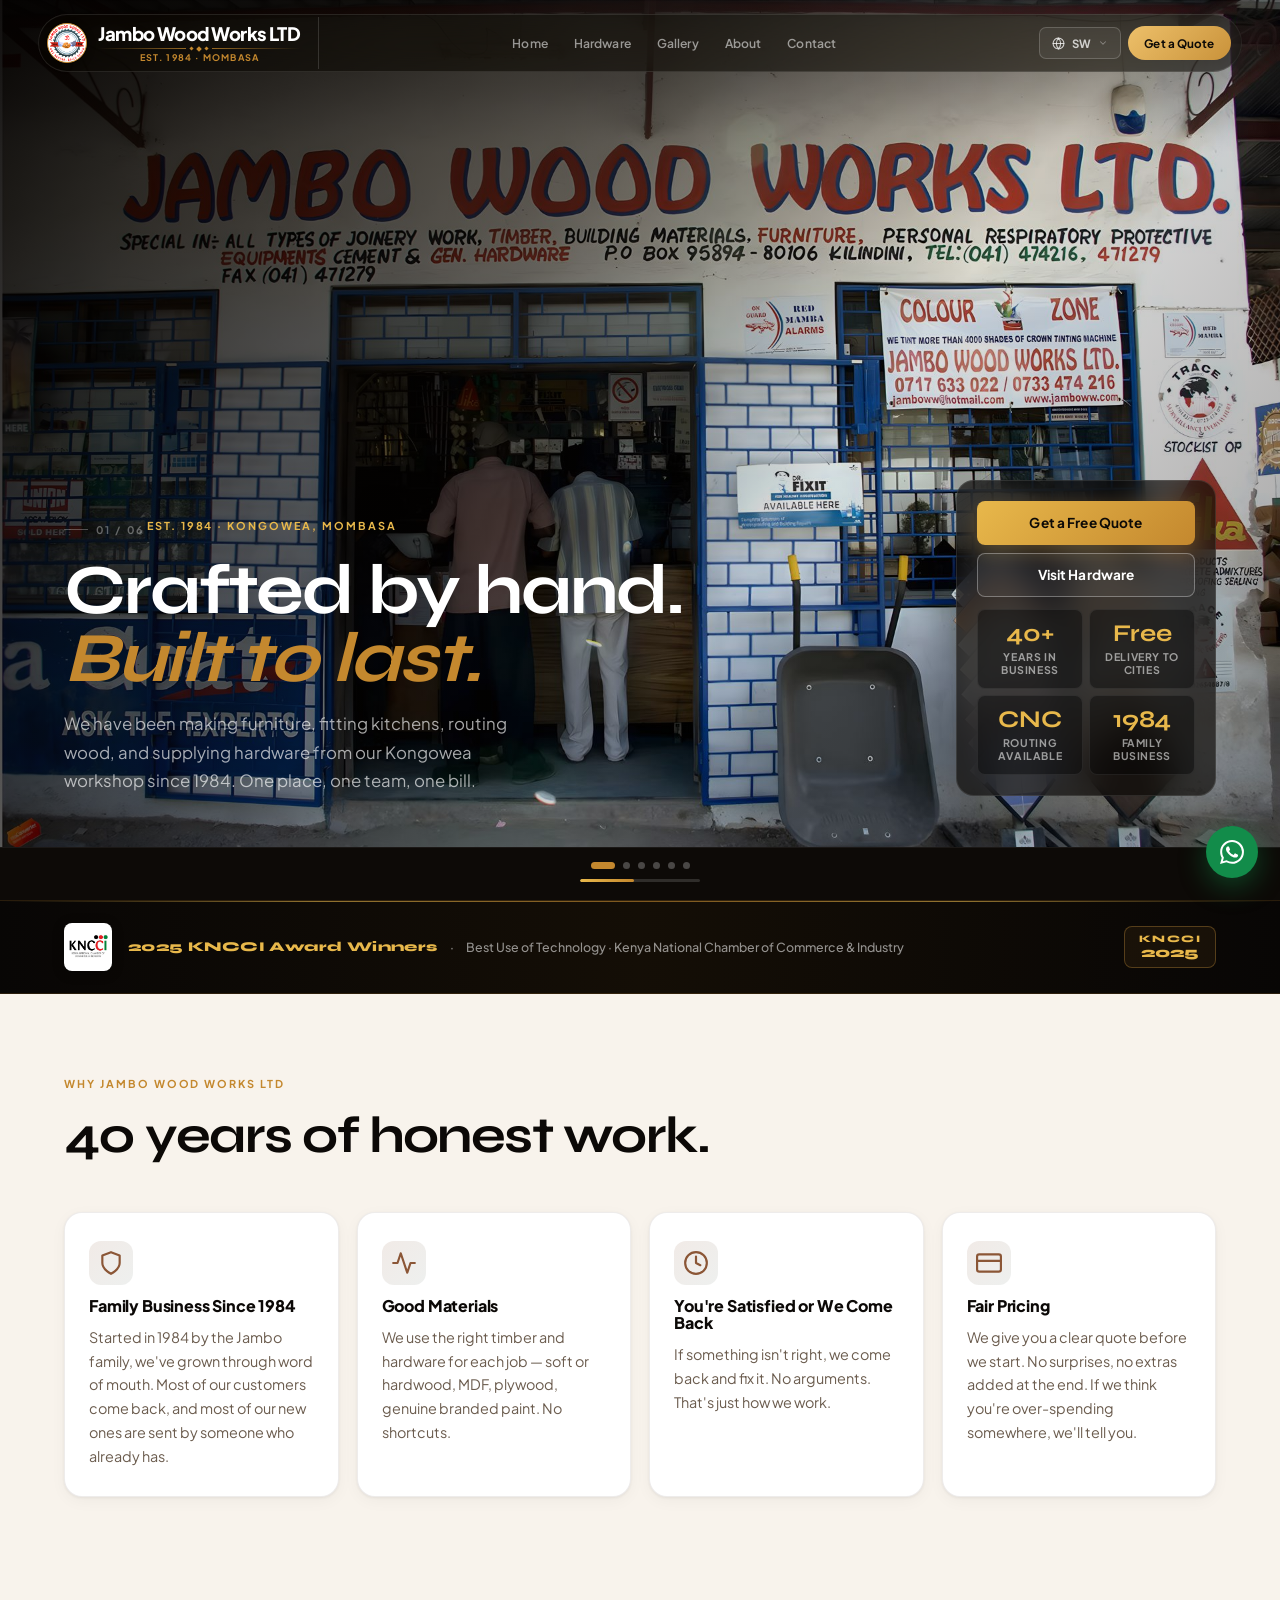
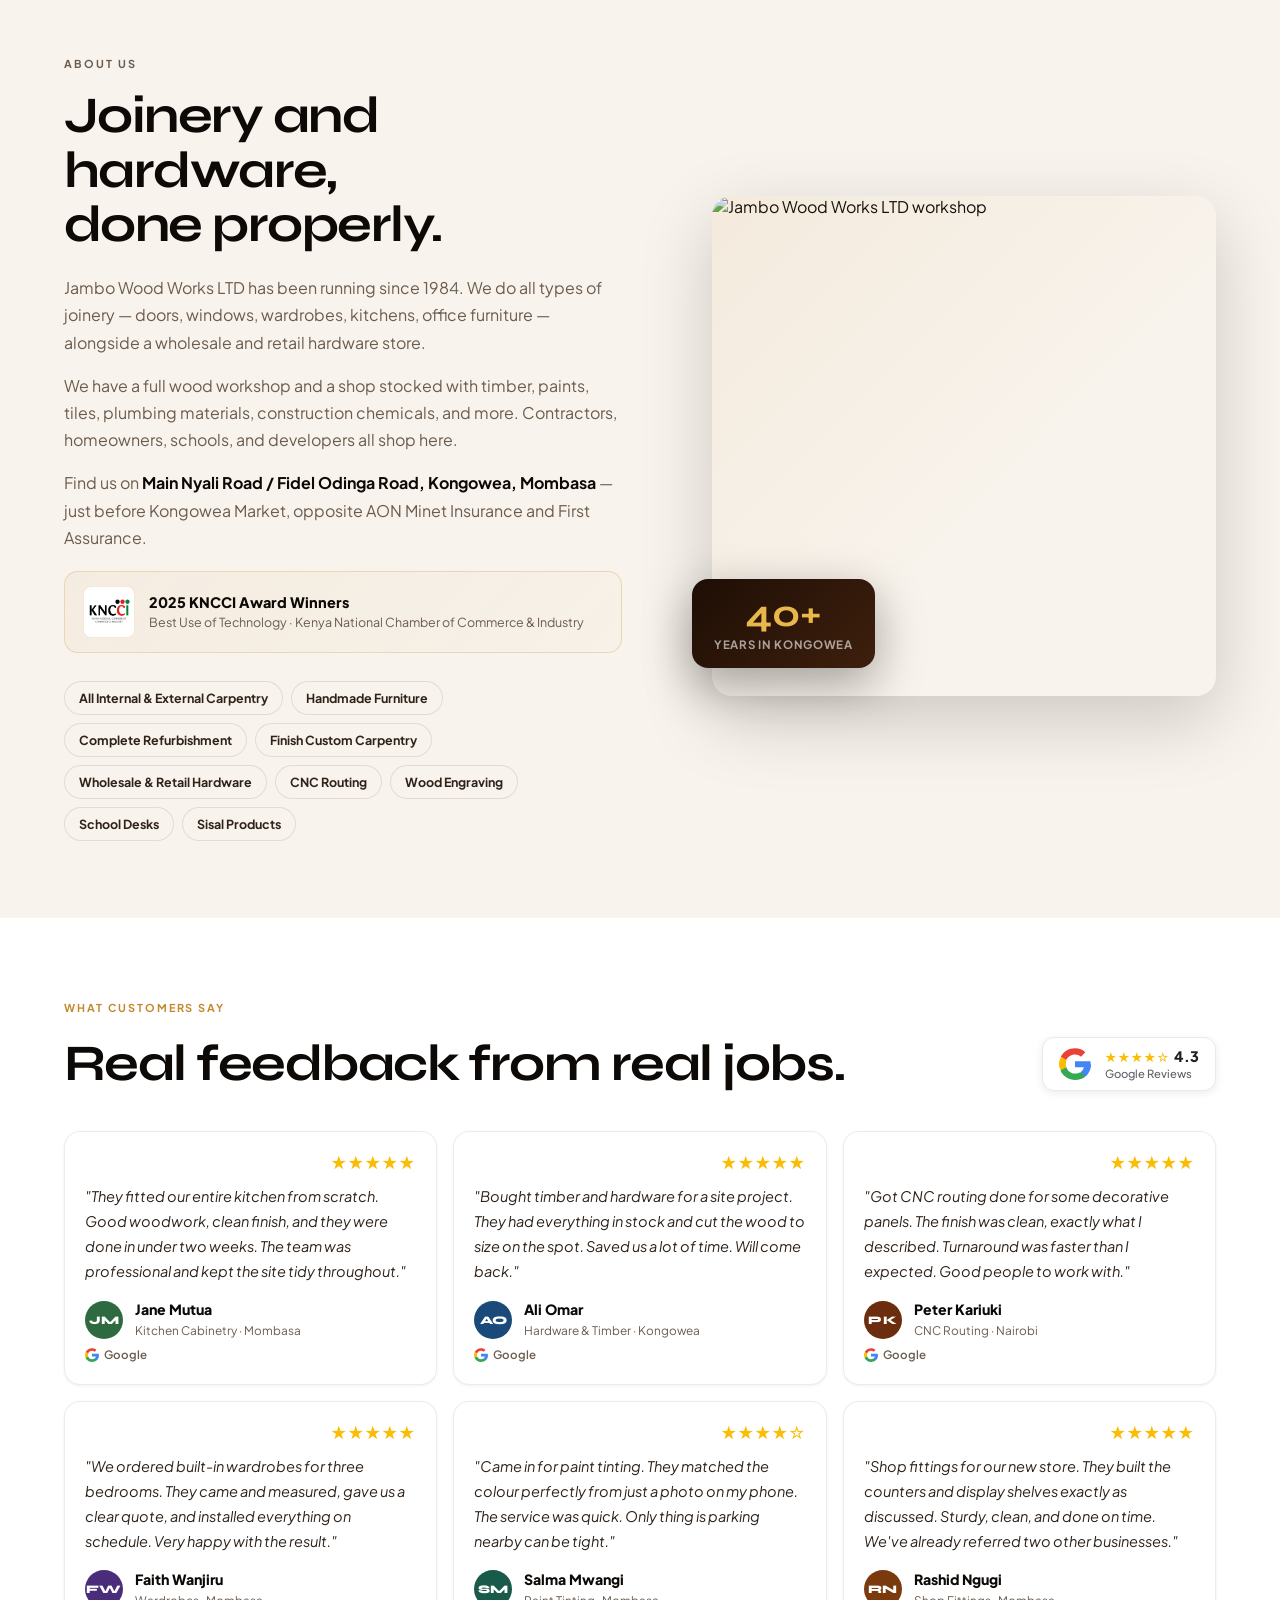
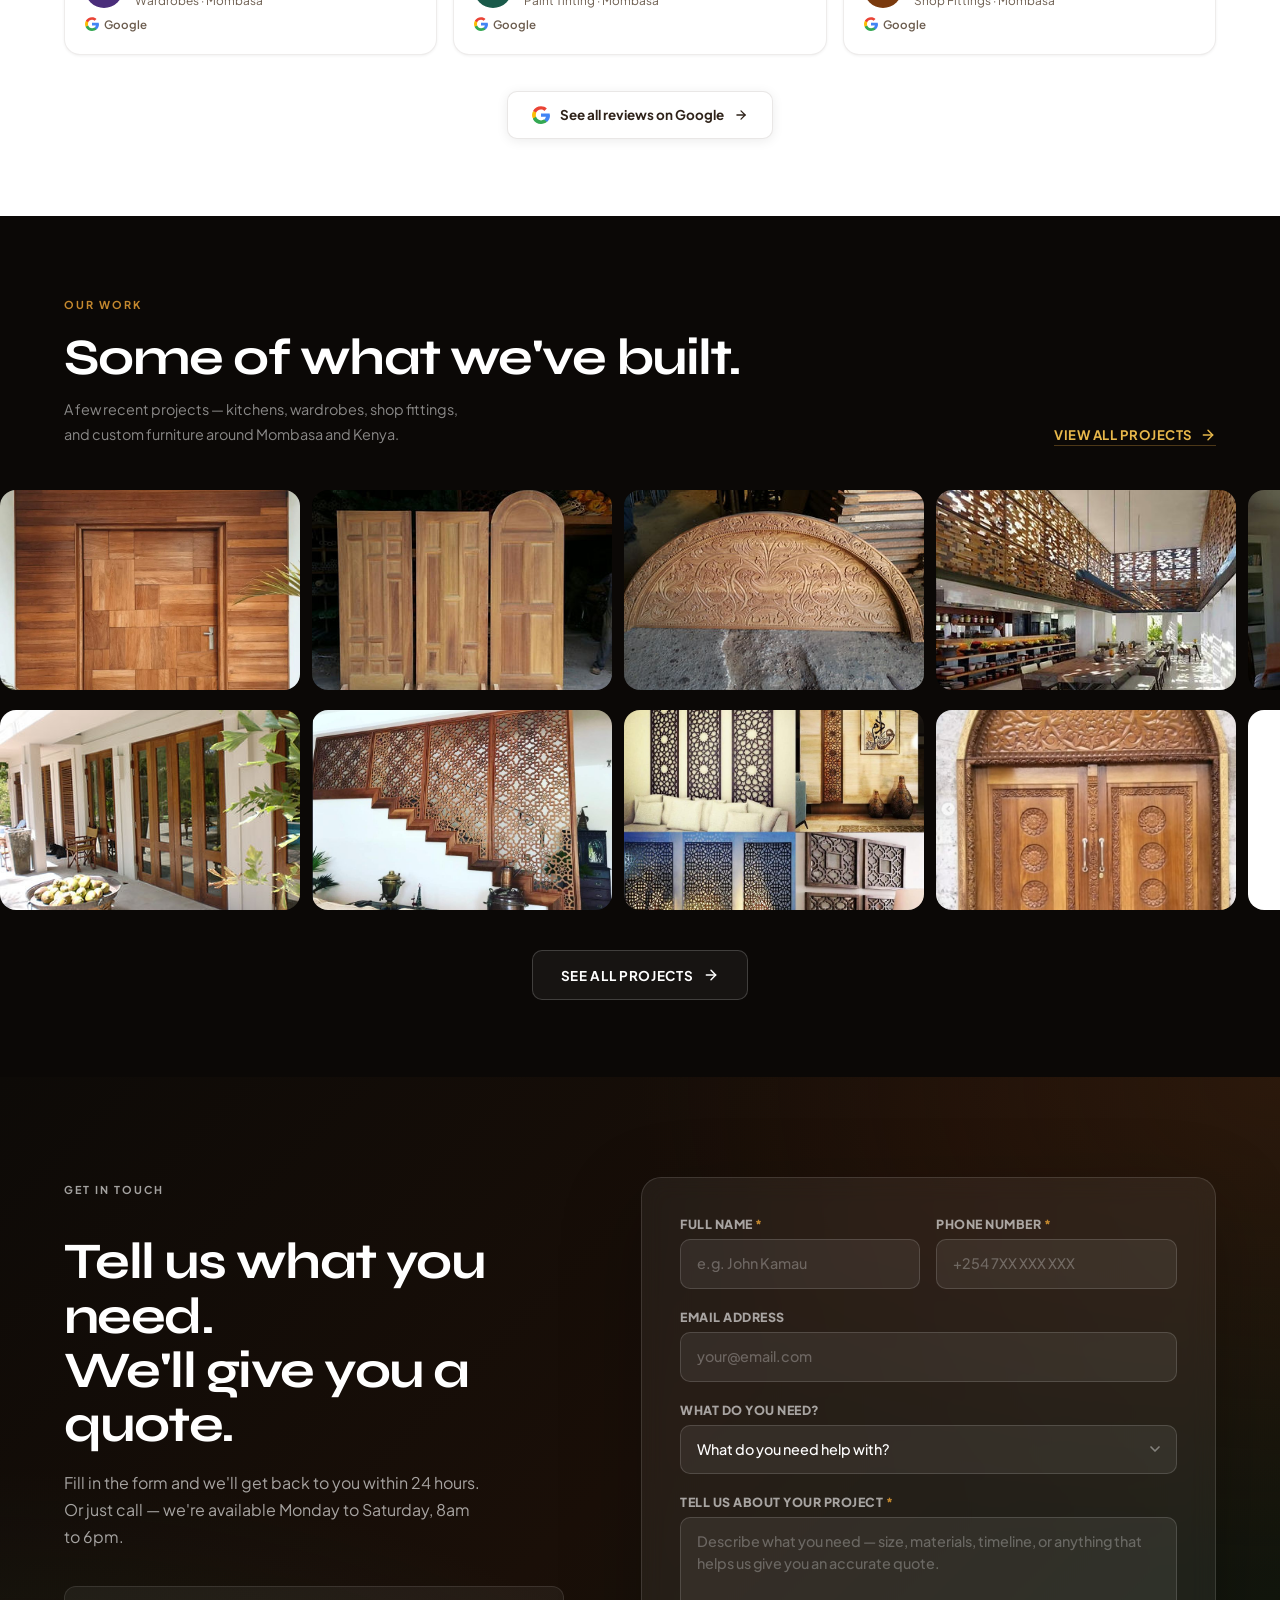
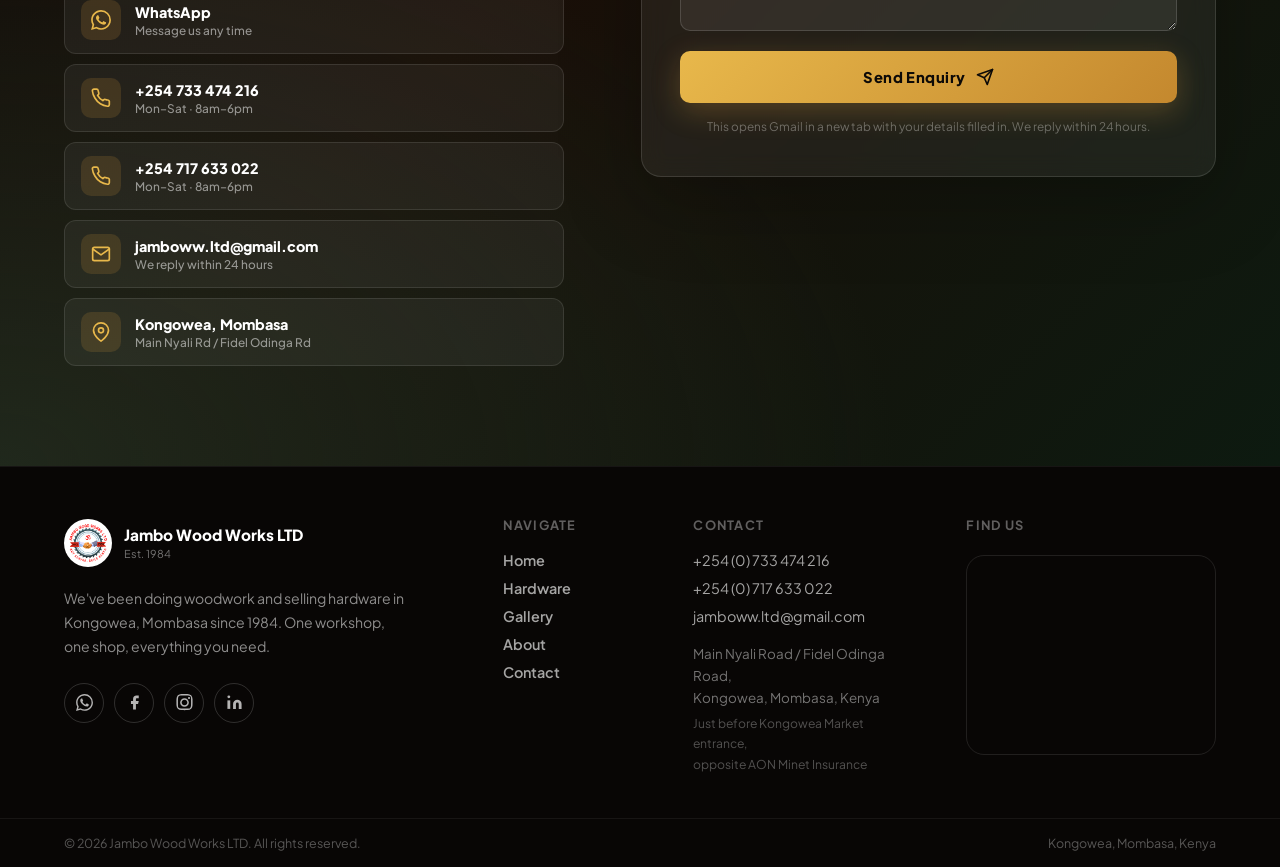
==== commit 074c458c: "Fix image paths in index.html" ====
--- a/index.html
+++ b/index.html
@@ -200,7 +200,7 @@
           <!-- 02 — Timber & Materials Stock -->
           <div class="ws-slide" data-anim="zoom-in">
             <div class="ws-slide-img">
-              <img src="assets/images/Workshop/workshop (16).jpeg" alt="Timber and materials in stock" fetchpriority="high" decoding="async" width="1920" height="1920" />
+              <img src="assets/images/Workshop/Workshop (16).jpeg" alt="Timber and materials in stock" fetchpriority="high" decoding="async" width="1920" height="1920" />
             </div>
             <div class="ws-slide-overlay"></div>
             <div class="ws-slide-content">
@@ -226,18 +226,7 @@
           <!-- 03 — CNC Routing -->
 <div class="ws-slide" data-anim="slide-up">
   <div class="ws-slide-img">
-    <video
-      autoplay
-      muted
-      loop
-      playsinline
-      preload="metadata"
-      width="1920"
-      height="1920"
-    >
-      <source src="assets/images/Workshop/CNC Main.mp4" type="video/mp4" />
-      Your browser does not support the video tag.
-    </video>
+      <img src="assets/images/Workshop/Workshop (45).jpeg" alt="Jambo Wood Works LTD workshop floor" fetchpriority="high" decoding="async" width="1920" height="1280" />
   </div>
 
   <div class="ws-slide-overlay"></div>
@@ -312,7 +301,7 @@
           <!-- 04 — Paint & Tinting Bay -->
           <div class="ws-slide" data-anim="wipe-left">
             <div class="ws-slide-img">
-              <img src="assets/images/Workshop/workshop (22).jpeg" alt="Workshop and materials" fetchpriority="high" decoding="async" width="1920" height="1920" />
+              <img src="assets/images/Workshop/Workshop (22).jpeg" alt="Workshop and materials" fetchpriority="high" decoding="async" width="1920" height="1920" />
             </div>
             <div class="ws-slide-overlay"></div>
             <div class="ws-slide-content">
@@ -338,7 +327,7 @@
           <!-- 05 — Kitchen & Cabinetry Fitting -->
           <div class="ws-slide" data-anim="zoom-out">
             <div class="ws-slide-img">
-              <img src="assets/images/Workshop/workshop (42).jpeg" alt="Workshop operations" fetchpriority="high" decoding="async" width="1536" height="1152" />
+              <img src="assets/images/Workshop/Workshop (42).jpeg" alt="Workshop operations" fetchpriority="high" decoding="async" width="1536" height="1152" />
             </div>
             <div class="ws-slide-overlay"></div>
             <div class="ws-slide-content">
@@ -364,7 +353,7 @@
           <!-- 06 — Site Visits & Consultation -->
           <div class="ws-slide" data-anim="slide-up">
             <div class="ws-slide-img">
-              <img src="assets/images/Workshop/workshop (9).jpeg" alt="Workshop and site visits" fetchpriority="high" decoding="async" width="867" height="646" />
+              <img src="assets/images/Workshop/Workshop (9).jpeg" alt="Workshop and site visits" fetchpriority="high" decoding="async" width="867" height="646" />
             </div>
             <div class="ws-slide-overlay"></div>
             <div class="ws-slide-content">
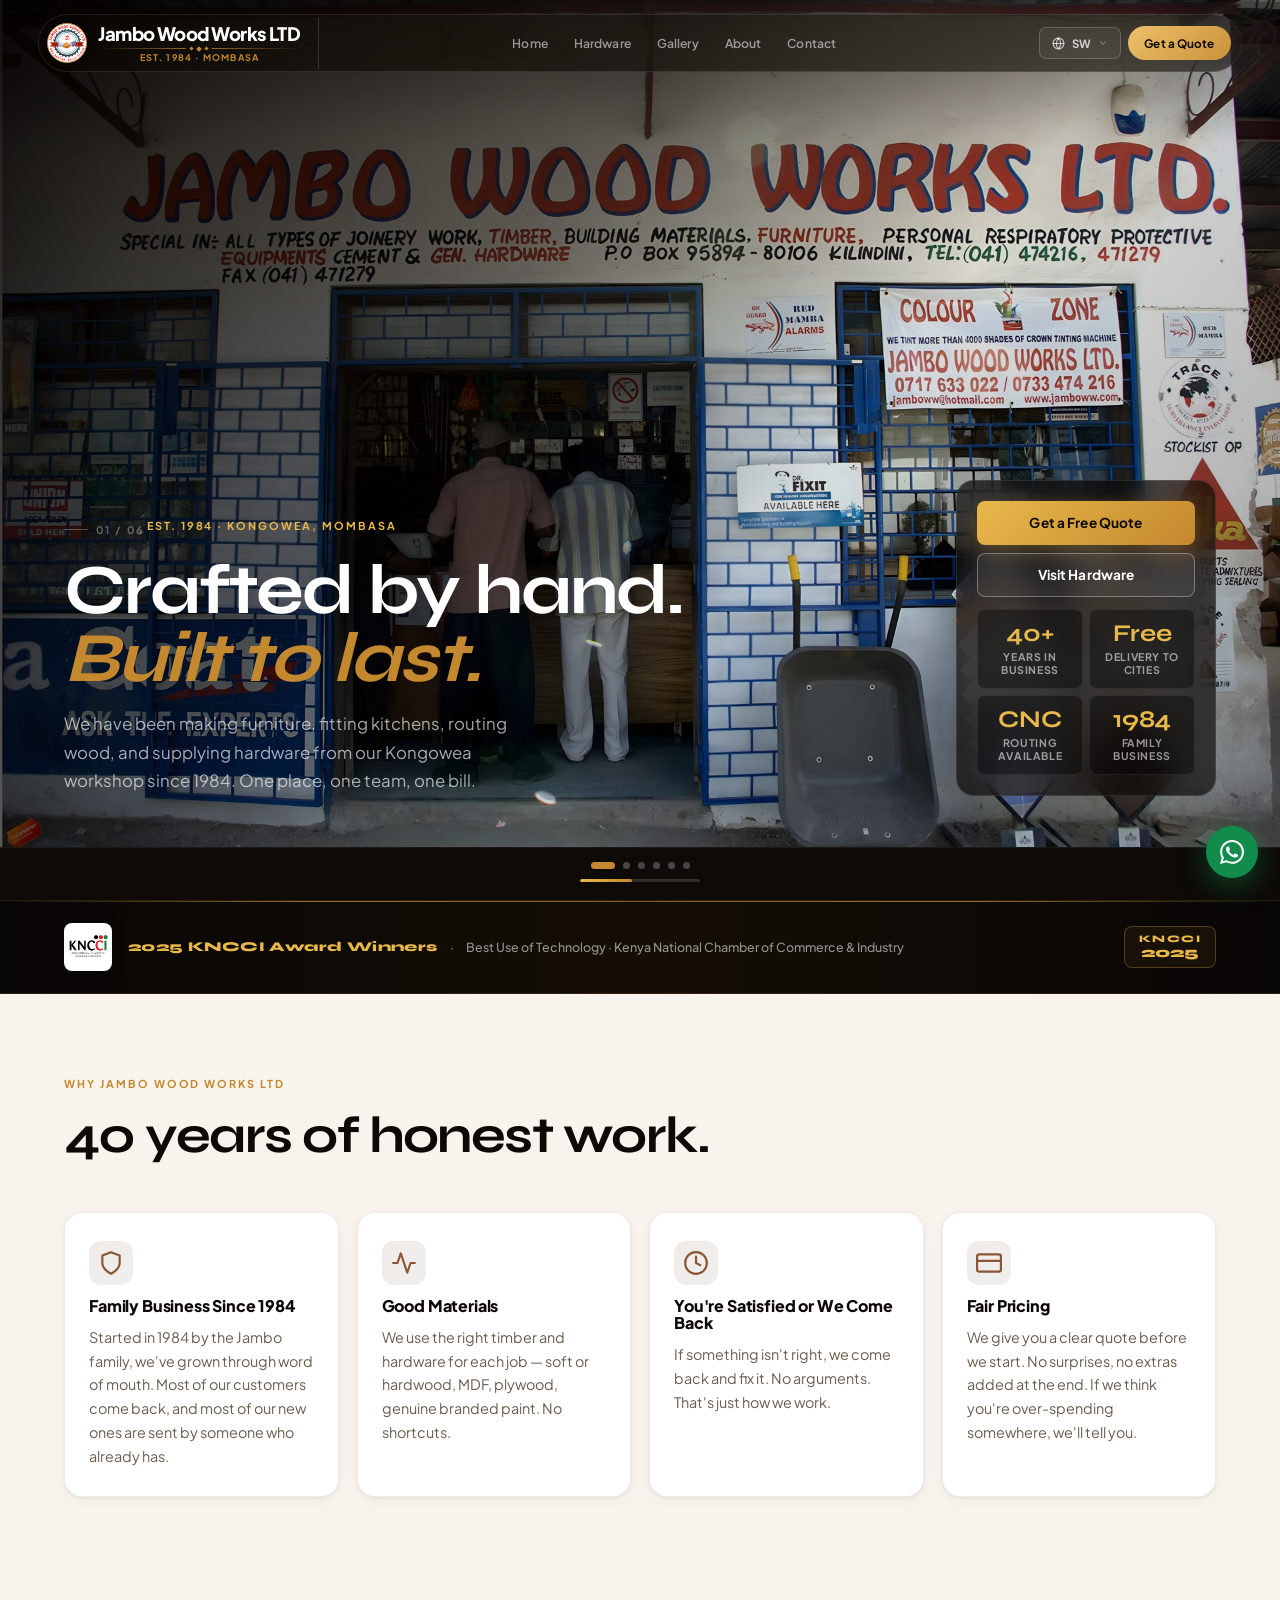
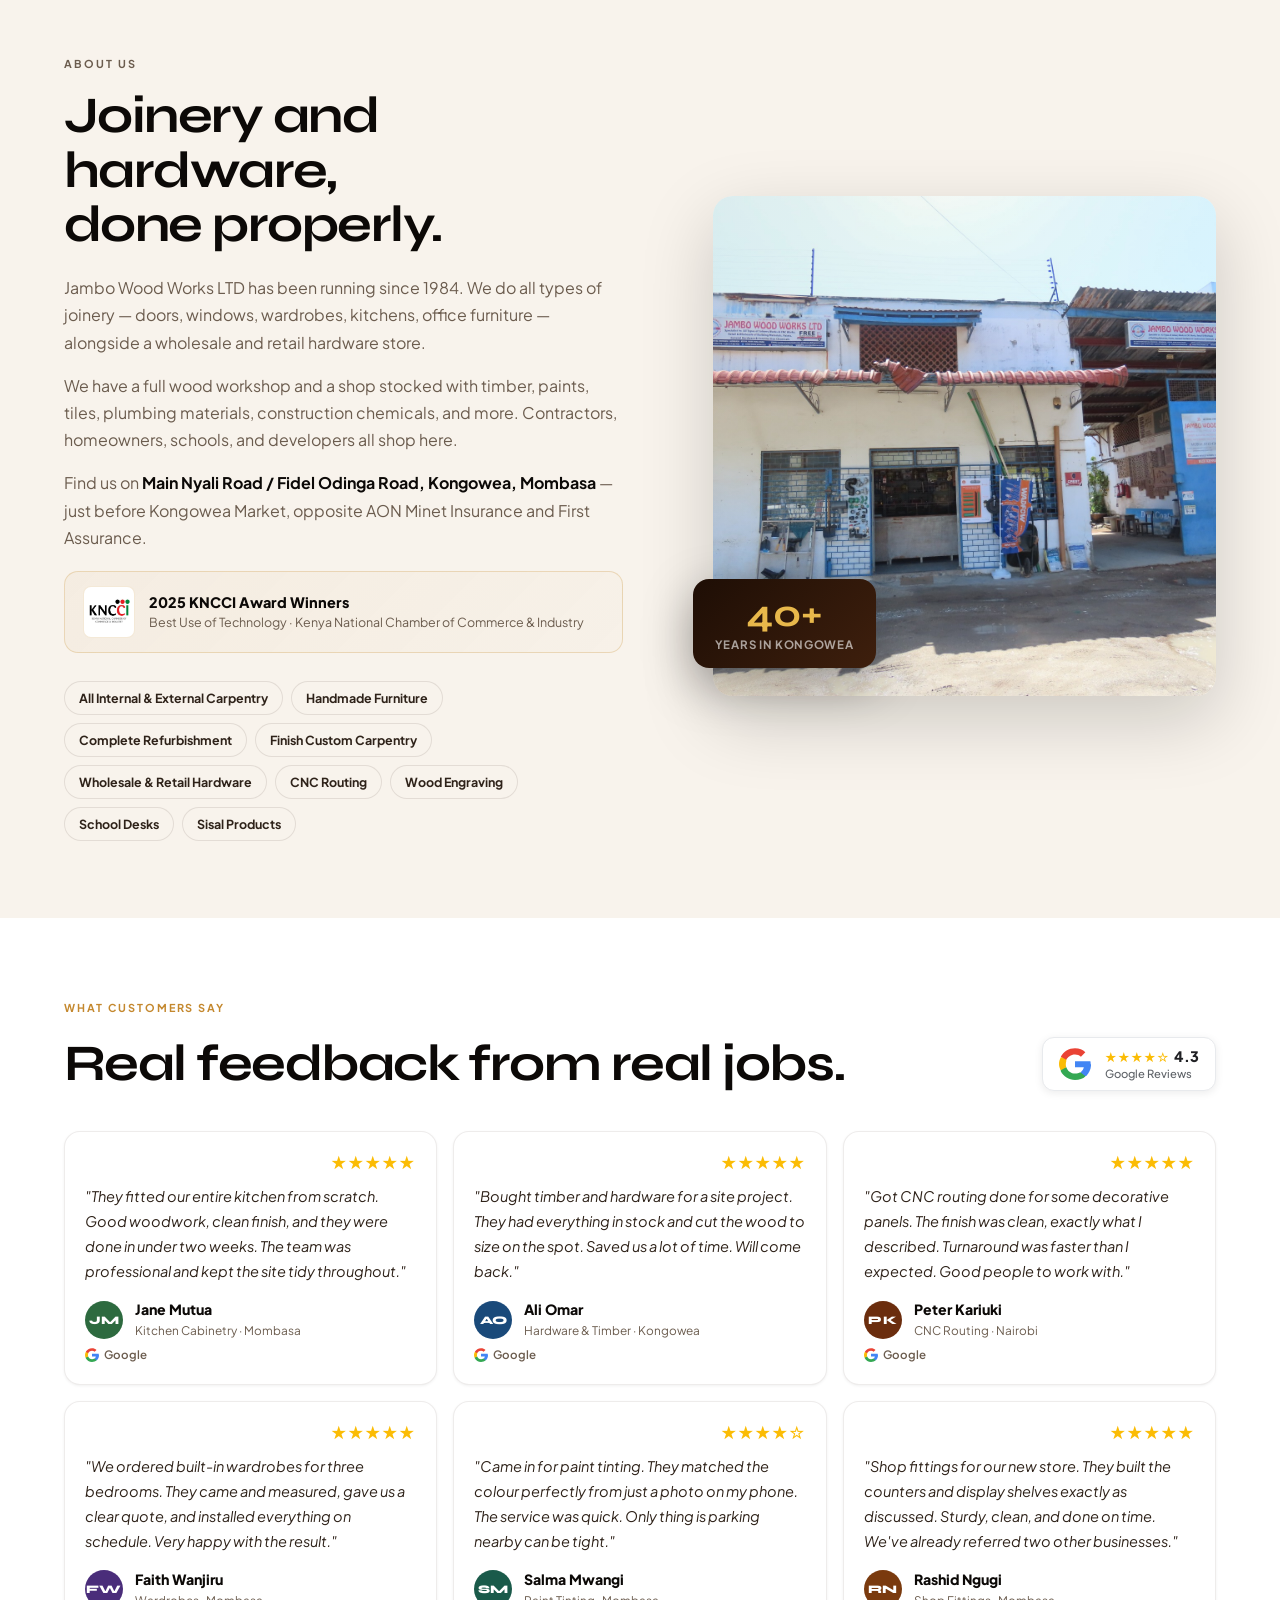
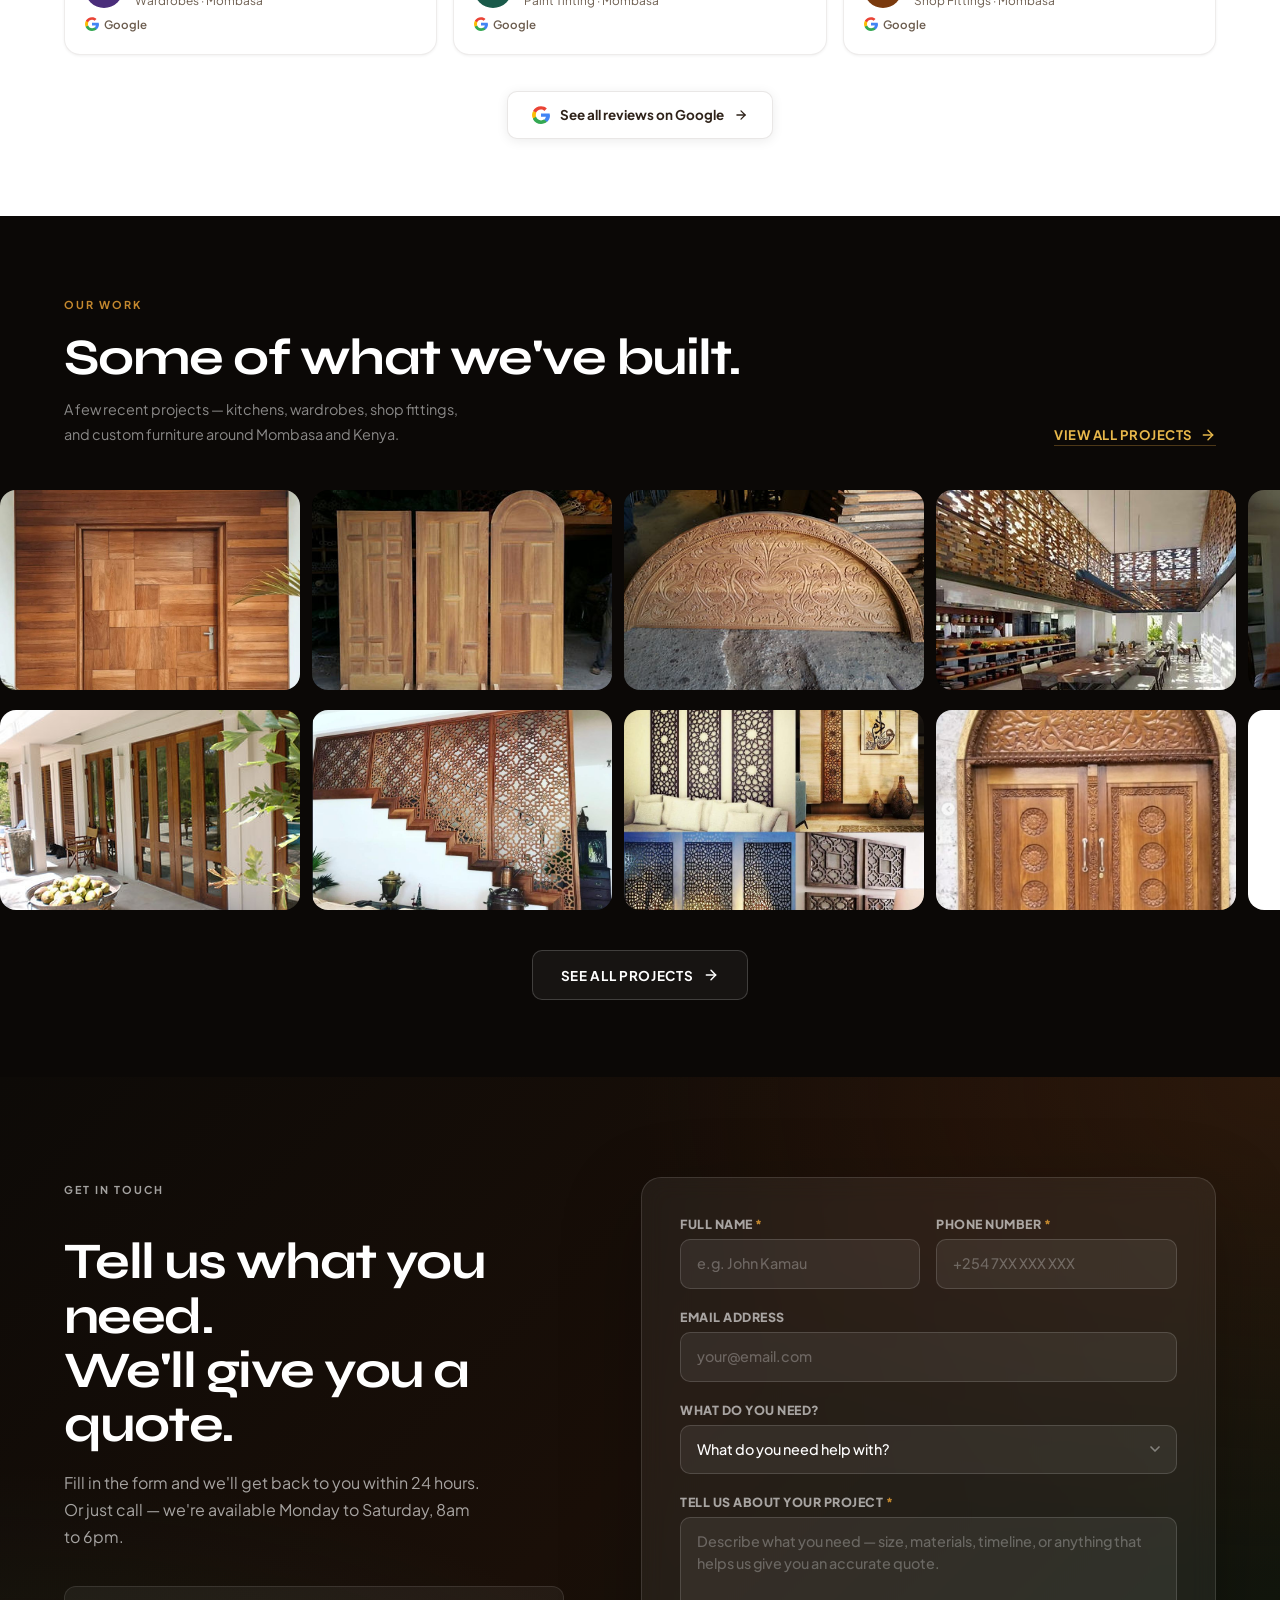
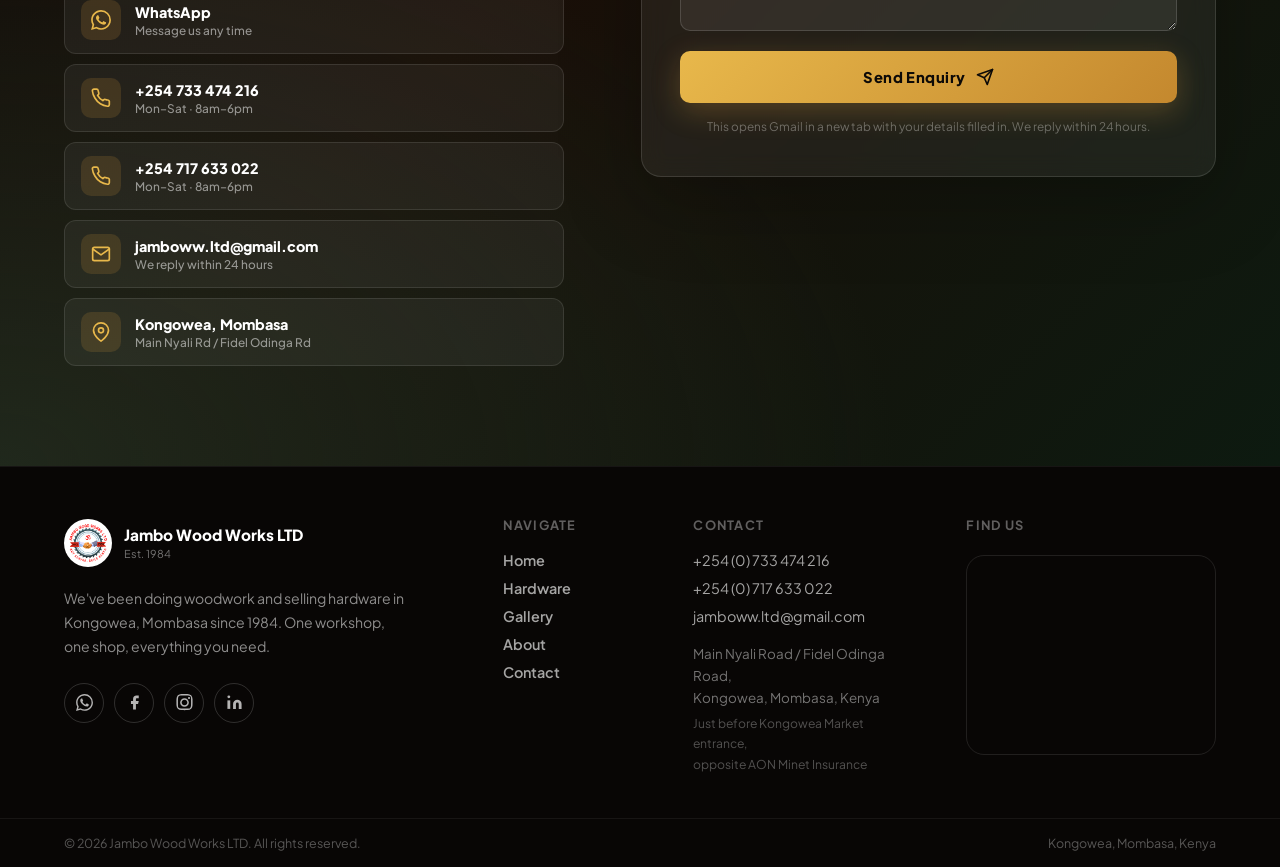
==== commit 3246feab: "Fix image source path in index.html" ====
--- a/index.html
+++ b/index.html
@@ -479,7 +479,7 @@
           </div>
           <div class="about-image-stack">
             <div class="about-img-main">
-              <img src="assets/images/Workshop/workshop (10).jpeg" alt="Jambo Wood Works LTD workshop" loading="lazy" decoding="async" width="867" height="860" />
+              <img src="assets/images/Workshop/Workshop (10).jpeg" alt="Jambo Wood Works LTD workshop" loading="lazy" decoding="async" width="867" height="860" />
             </div>
             <div class="about-img-badge">
               <strong>40+</strong>
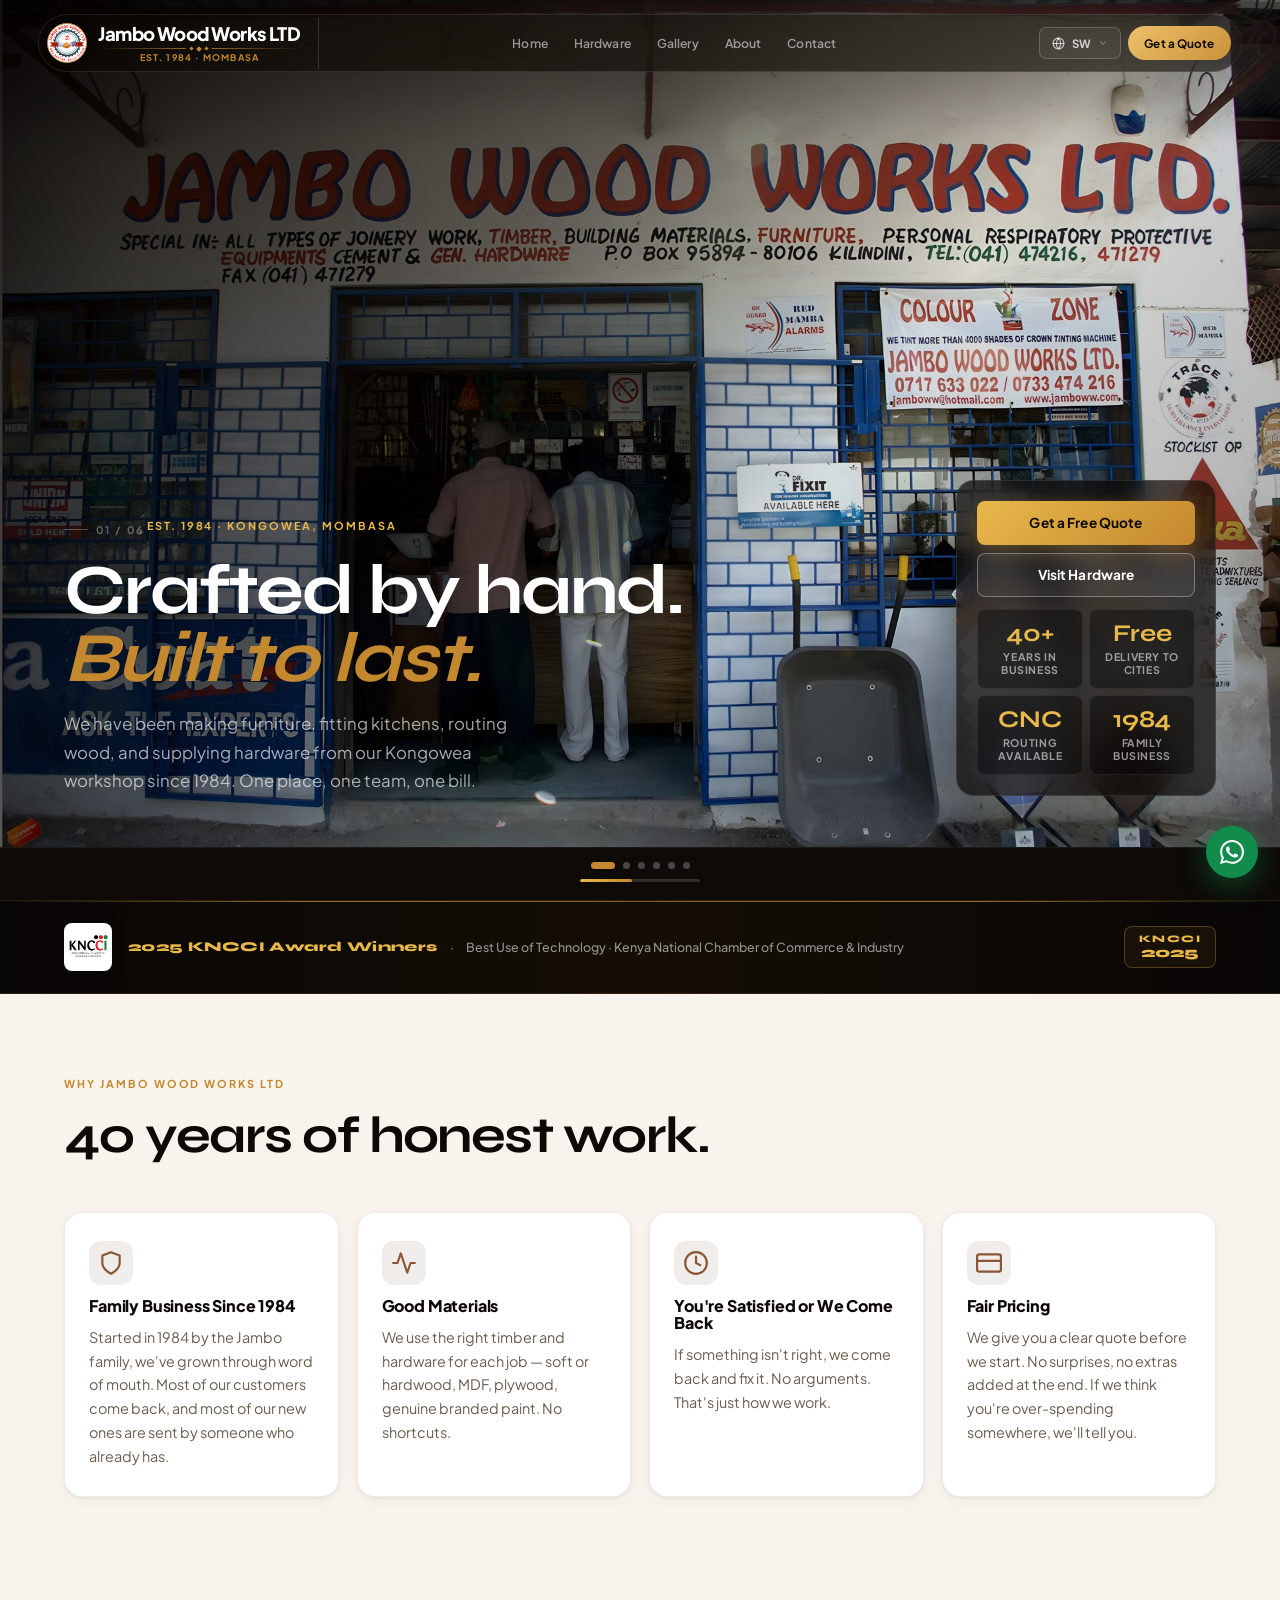
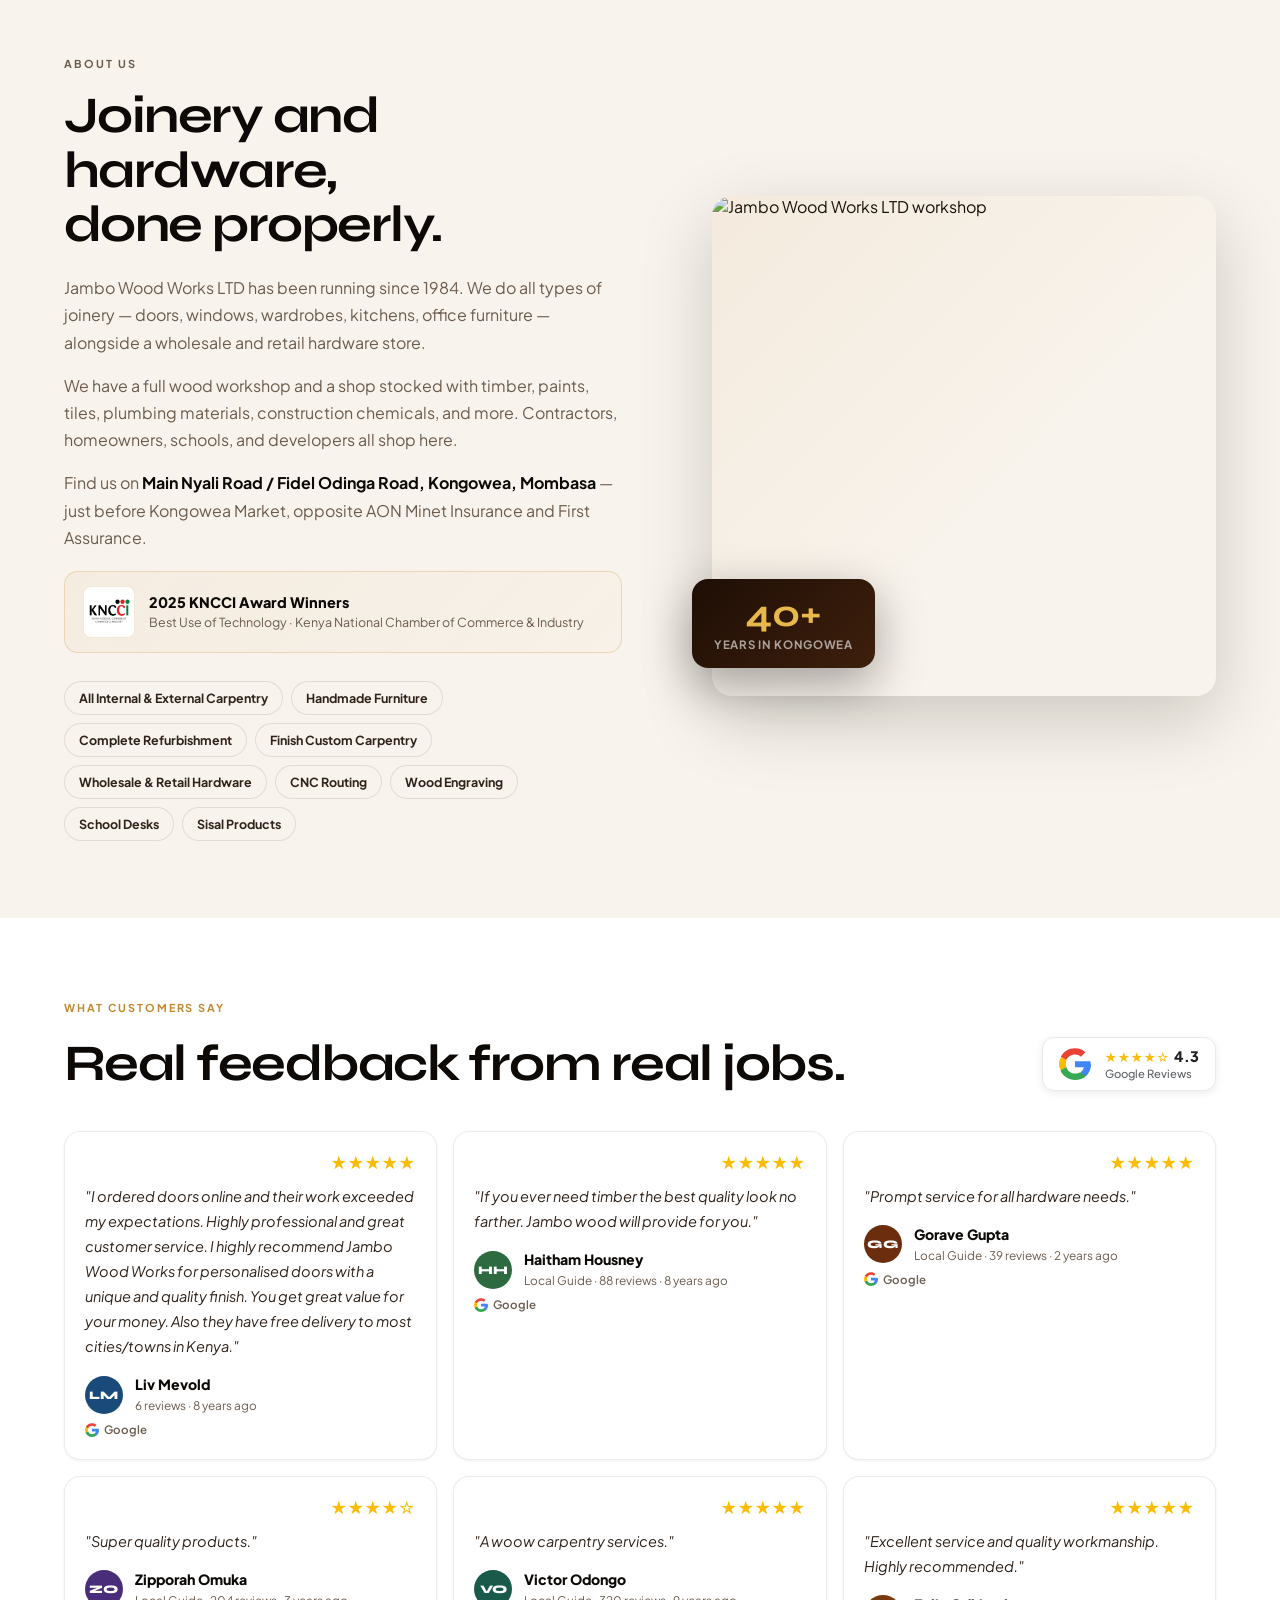
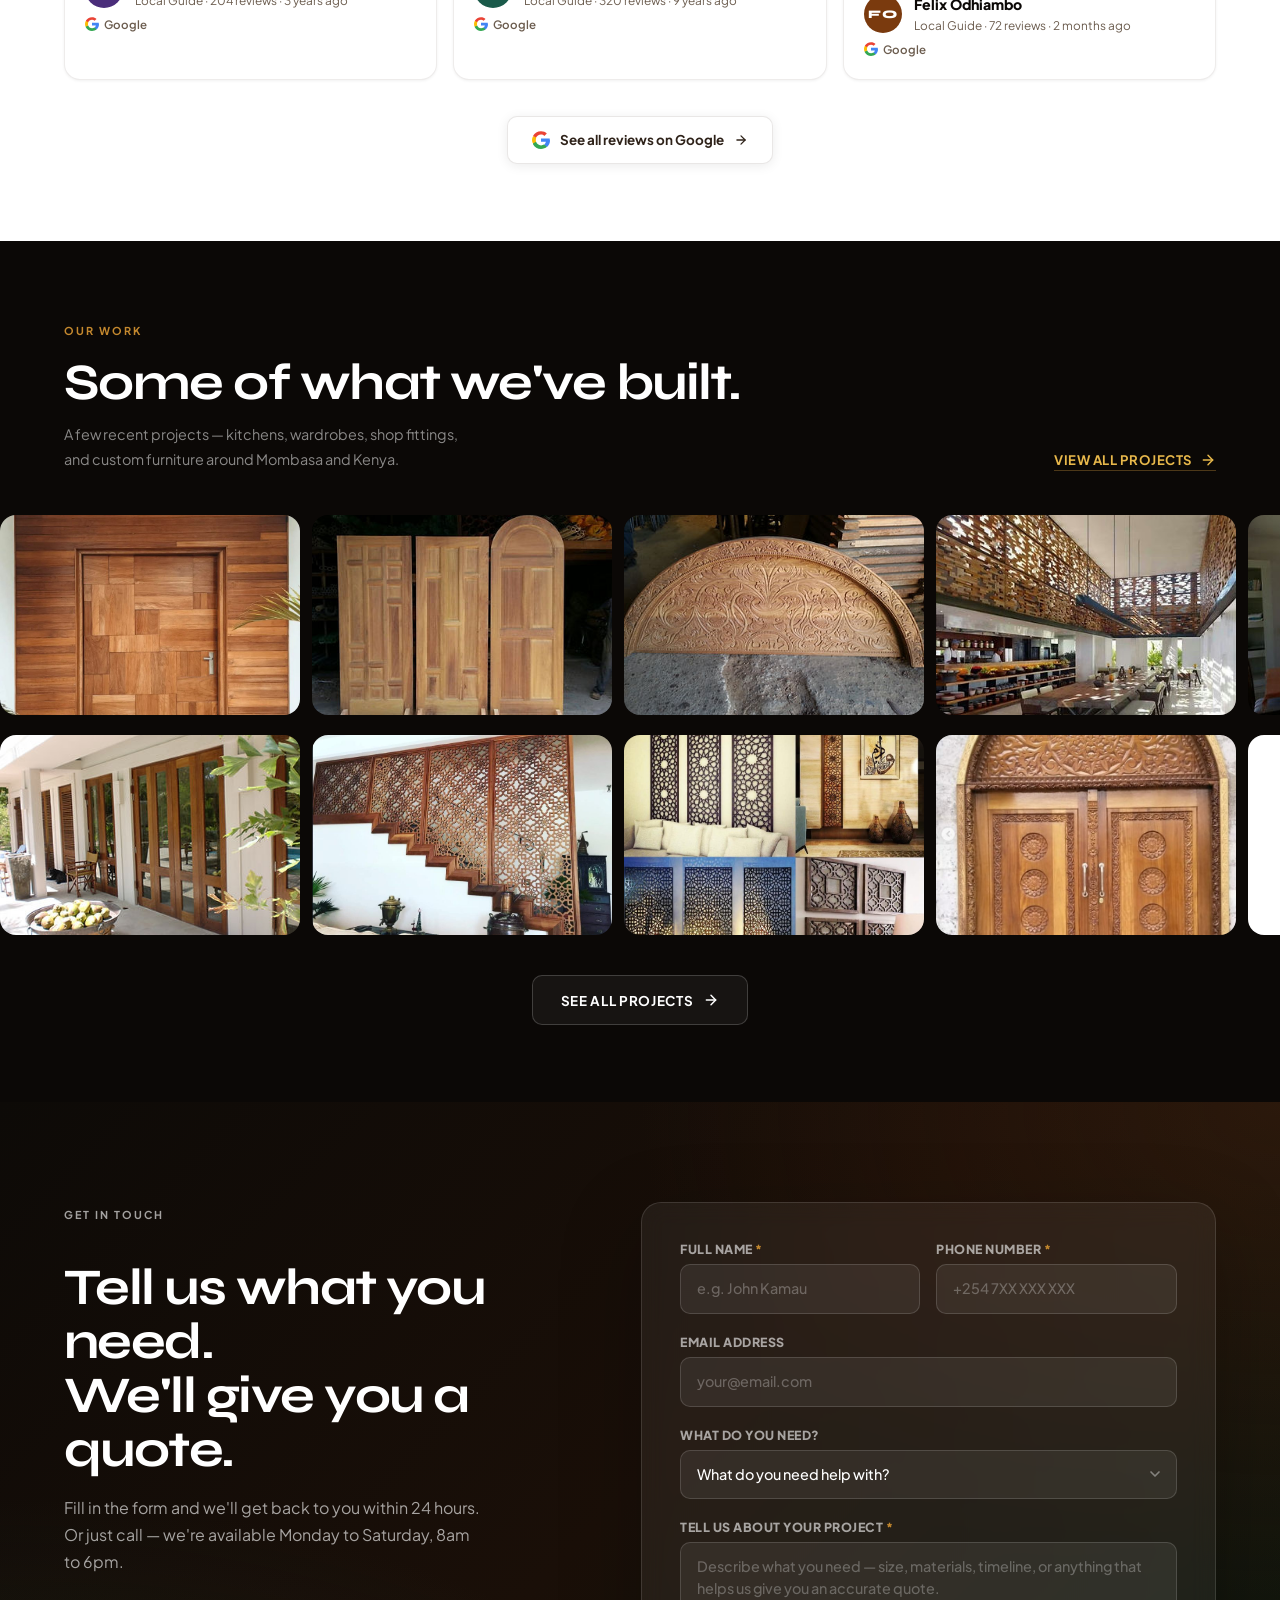
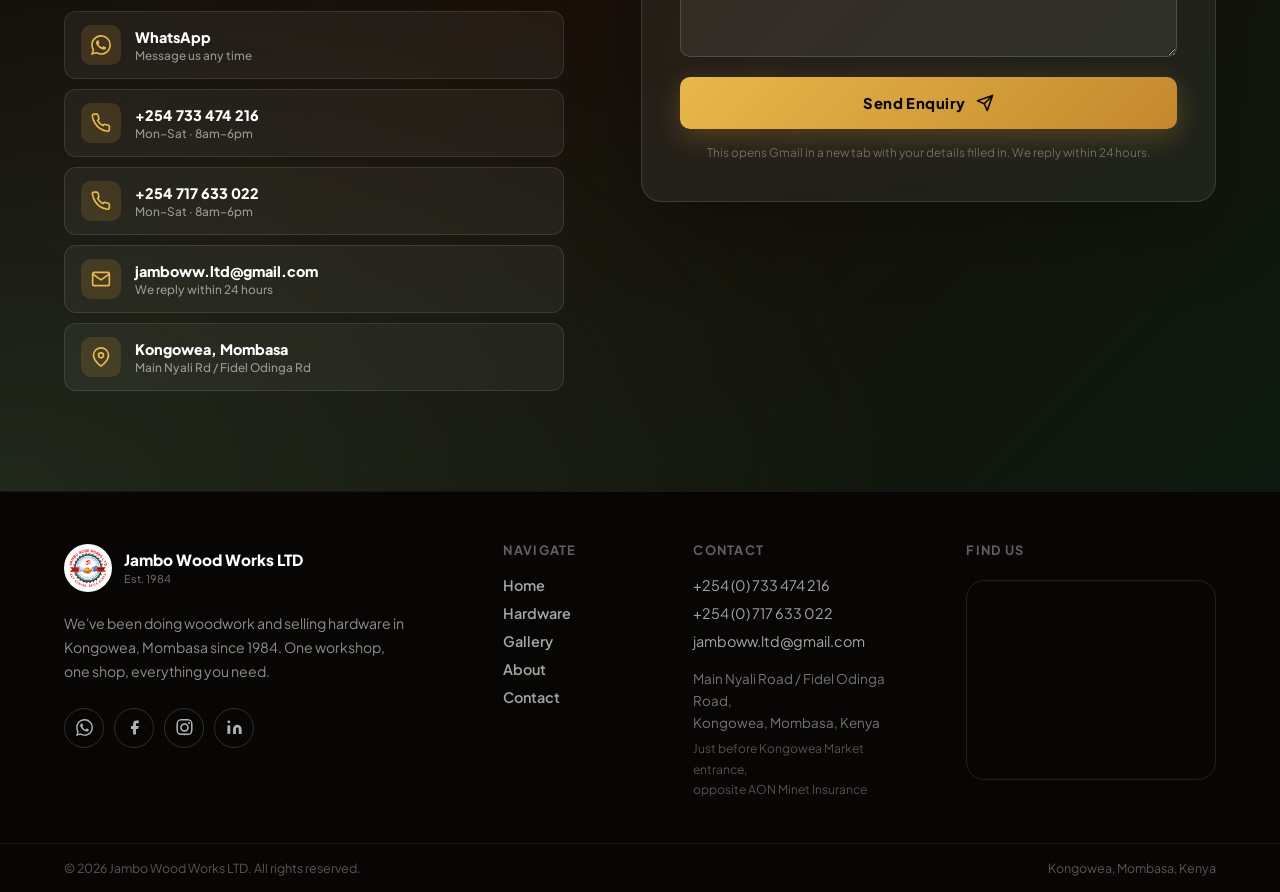
==== commit d79f50ef: "Add files via upload" ====
--- a/index.html
+++ b/index.html
@@ -200,7 +200,7 @@
           <!-- 02 — Timber & Materials Stock -->
           <div class="ws-slide" data-anim="zoom-in">
             <div class="ws-slide-img">
-              <img src="assets/images/Workshop/Workshop (16).jpeg" alt="Timber and materials in stock" fetchpriority="high" decoding="async" width="1920" height="1920" />
+              <img src="assets/images/Workshop/workshop (16).jpeg" alt="Timber and materials in stock" fetchpriority="high" decoding="async" width="1920" height="1920" />
             </div>
             <div class="ws-slide-overlay"></div>
             <div class="ws-slide-content">
@@ -223,7 +223,7 @@
             </div>
           </div>
 
-          <!-- 03 — CNC Routing -->
+           <!-- 03 — CNC Routing -->
 <div class="ws-slide" data-anim="slide-up">
   <div class="ws-slide-img">
       <img src="assets/images/Workshop/Workshop (45).jpeg" alt="Jambo Wood Works LTD workshop floor" fetchpriority="high" decoding="async" width="1920" height="1280" />
@@ -301,7 +301,7 @@
           <!-- 04 — Paint & Tinting Bay -->
           <div class="ws-slide" data-anim="wipe-left">
             <div class="ws-slide-img">
-              <img src="assets/images/Workshop/Workshop (22).jpeg" alt="Workshop and materials" fetchpriority="high" decoding="async" width="1920" height="1920" />
+              <img src="assets/images/Workshop/workshop (22).jpeg" alt="Workshop and materials" fetchpriority="high" decoding="async" width="1920" height="1920" />
             </div>
             <div class="ws-slide-overlay"></div>
             <div class="ws-slide-content">
@@ -327,7 +327,7 @@
           <!-- 05 — Kitchen & Cabinetry Fitting -->
           <div class="ws-slide" data-anim="zoom-out">
             <div class="ws-slide-img">
-              <img src="assets/images/Workshop/Workshop (42).jpeg" alt="Workshop operations" fetchpriority="high" decoding="async" width="1536" height="1152" />
+              <img src="assets/images/Workshop/workshop (42).jpeg" alt="Workshop operations" fetchpriority="high" decoding="async" width="1536" height="1152" />
             </div>
             <div class="ws-slide-overlay"></div>
             <div class="ws-slide-content">
@@ -353,7 +353,7 @@
           <!-- 06 — Site Visits & Consultation -->
           <div class="ws-slide" data-anim="slide-up">
             <div class="ws-slide-img">
-              <img src="assets/images/Workshop/Workshop (9).jpeg" alt="Workshop and site visits" fetchpriority="high" decoding="async" width="867" height="646" />
+              <img src="assets/images/Workshop/workshop (9).jpeg" alt="Workshop and site visits" fetchpriority="high" decoding="async" width="867" height="646" />
             </div>
             <div class="ws-slide-overlay"></div>
             <div class="ws-slide-content">
@@ -479,7 +479,7 @@
           </div>
           <div class="about-image-stack">
             <div class="about-img-main">
-              <img src="assets/images/Workshop/Workshop (10).jpeg" alt="Jambo Wood Works LTD workshop" loading="lazy" decoding="async" width="867" height="860" />
+              <img src="assets/images/Workshop/workshop (10).jpeg" alt="Jambo Wood Works LTD workshop" loading="lazy" decoding="async" width="867" height="860" />
             </div>
             <div class="about-img-badge">
               <strong>40+</strong>
@@ -521,12 +521,12 @@
 
             <article class="review-card">
               <div class="review-stars" aria-label="5 out of 5 stars">★★★★★</div>
-              <p class="review-text">"They fitted our entire kitchen from scratch. Good woodwork, clean finish, and they were done in under two weeks. The team was professional and kept the site tidy throughout."</p>
+              <p class="review-text">"I ordered doors online and their work exceeded my expectations. Highly professional and great customer service. I highly recommend Jambo Wood Works for personalised doors with a unique and quality finish. You get great value for your money. Also they have free delivery to most cities/towns in Kenya."</p>
               <div class="review-author">
-                <div class="review-avatar" style="background: #2d6a3f;">JM</div>
+                <div class="review-avatar" style="background: #1a4a7a;">LM</div>
                 <div>
-                  <strong>Jane Mutua</strong>
-                  <span>Kitchen Cabinetry · Mombasa</span>
+                  <strong>Liv Mevold</strong>
+                  <span>6 reviews · 8 years ago</span>
                 </div>
               </div>
               <div class="review-source">
@@ -537,12 +537,12 @@
 
             <article class="review-card">
               <div class="review-stars" aria-label="5 out of 5 stars">★★★★★</div>
-              <p class="review-text">"Bought timber and hardware for a site project. They had everything in stock and cut the wood to size on the spot. Saved us a lot of time. Will come back."</p>
+              <p class="review-text">"If you ever need timber the best quality look no farther. Jambo wood will provide for you."</p>
               <div class="review-author">
-                <div class="review-avatar" style="background: #1a4a7a;">AO</div>
+                <div class="review-avatar" style="background: #2d6a3f;">HH</div>
                 <div>
-                  <strong>Ali Omar</strong>
-                  <span>Hardware &amp; Timber · Kongowea</span>
+                  <strong>Haitham Housney</strong>
+                  <span>Local Guide · 88 reviews · 8 years ago</span>
                 </div>
               </div>
               <div class="review-source">
@@ -553,12 +553,12 @@
 
             <article class="review-card">
               <div class="review-stars" aria-label="5 out of 5 stars">★★★★★</div>
-              <p class="review-text">"Got CNC routing done for some decorative panels. The finish was clean, exactly what I described. Turnaround was faster than I expected. Good people to work with."</p>
+              <p class="review-text">"Prompt service for all hardware needs."</p>
               <div class="review-author">
-                <div class="review-avatar" style="background: #6b2d0e;">PK</div>
+                <div class="review-avatar" style="background: #6b2d0e;">GG</div>
                 <div>
-                  <strong>Peter Kariuki</strong>
-                  <span>CNC Routing · Nairobi</span>
+                  <strong>Gorave Gupta</strong>
+                  <span>Local Guide · 39 reviews · 2 years ago</span>
                 </div>
               </div>
               <div class="review-source">
@@ -568,13 +568,13 @@
             </article>
 
             <article class="review-card">
-              <div class="review-stars" aria-label="5 out of 5 stars">★★★★★</div>
-              <p class="review-text">"We ordered built-in wardrobes for three bedrooms. They came and measured, gave us a clear quote, and installed everything on schedule. Very happy with the result."</p>
+              <div class="review-stars" aria-label="4 out of 5 stars">★★★★☆</div>
+              <p class="review-text">"Super quality products."</p>
               <div class="review-author">
-                <div class="review-avatar" style="background: #4a2d7a;">FW</div>
+                <div class="review-avatar" style="background: #4a2d7a;">ZO</div>
                 <div>
-                  <strong>Faith Wanjiru</strong>
-                  <span>Wardrobes · Mombasa</span>
+                  <strong>Zipporah Omuka</strong>
+                  <span>Local Guide · 204 reviews · 3 years ago</span>
                 </div>
               </div>
               <div class="review-source">
@@ -584,13 +584,13 @@
             </article>
 
             <article class="review-card">
-              <div class="review-stars" aria-label="4 out of 5 stars">★★★★☆</div>
-              <p class="review-text">"Came in for paint tinting. They matched the colour perfectly from just a photo on my phone. The service was quick. Only thing is parking nearby can be tight."</p>
+              <div class="review-stars" aria-label="5 out of 5 stars">★★★★★</div>
+              <p class="review-text">"A woow carpentry services."</p>
               <div class="review-author">
-                <div class="review-avatar" style="background: #1a5a4a;">SM</div>
+                <div class="review-avatar" style="background: #1a5a4a;">VO</div>
                 <div>
-                  <strong>Salma Mwangi</strong>
-                  <span>Paint Tinting · Mombasa</span>
+                  <strong>Victor Odongo</strong>
+                  <span>Local Guide · 320 reviews · 9 years ago</span>
                 </div>
               </div>
               <div class="review-source">
@@ -601,12 +601,12 @@
 
             <article class="review-card">
               <div class="review-stars" aria-label="5 out of 5 stars">★★★★★</div>
-              <p class="review-text">"Shop fittings for our new store. They built the counters and display shelves exactly as discussed. Sturdy, clean, and done on time. We've already referred two other businesses."</p>
+              <p class="review-text">"Excellent service and quality workmanship. Highly recommended."</p>
               <div class="review-author">
-                <div class="review-avatar" style="background: #7a3a0e;">RN</div>
+                <div class="review-avatar" style="background: #7a3a0e;">FO</div>
                 <div>
-                  <strong>Rashid Ngugi</strong>
-                  <span>Shop Fittings · Mombasa</span>
+                  <strong>Felix Odhiambo</strong>
+                  <span>Local Guide · 72 reviews · 2 months ago</span>
                 </div>
               </div>
               <div class="review-source">
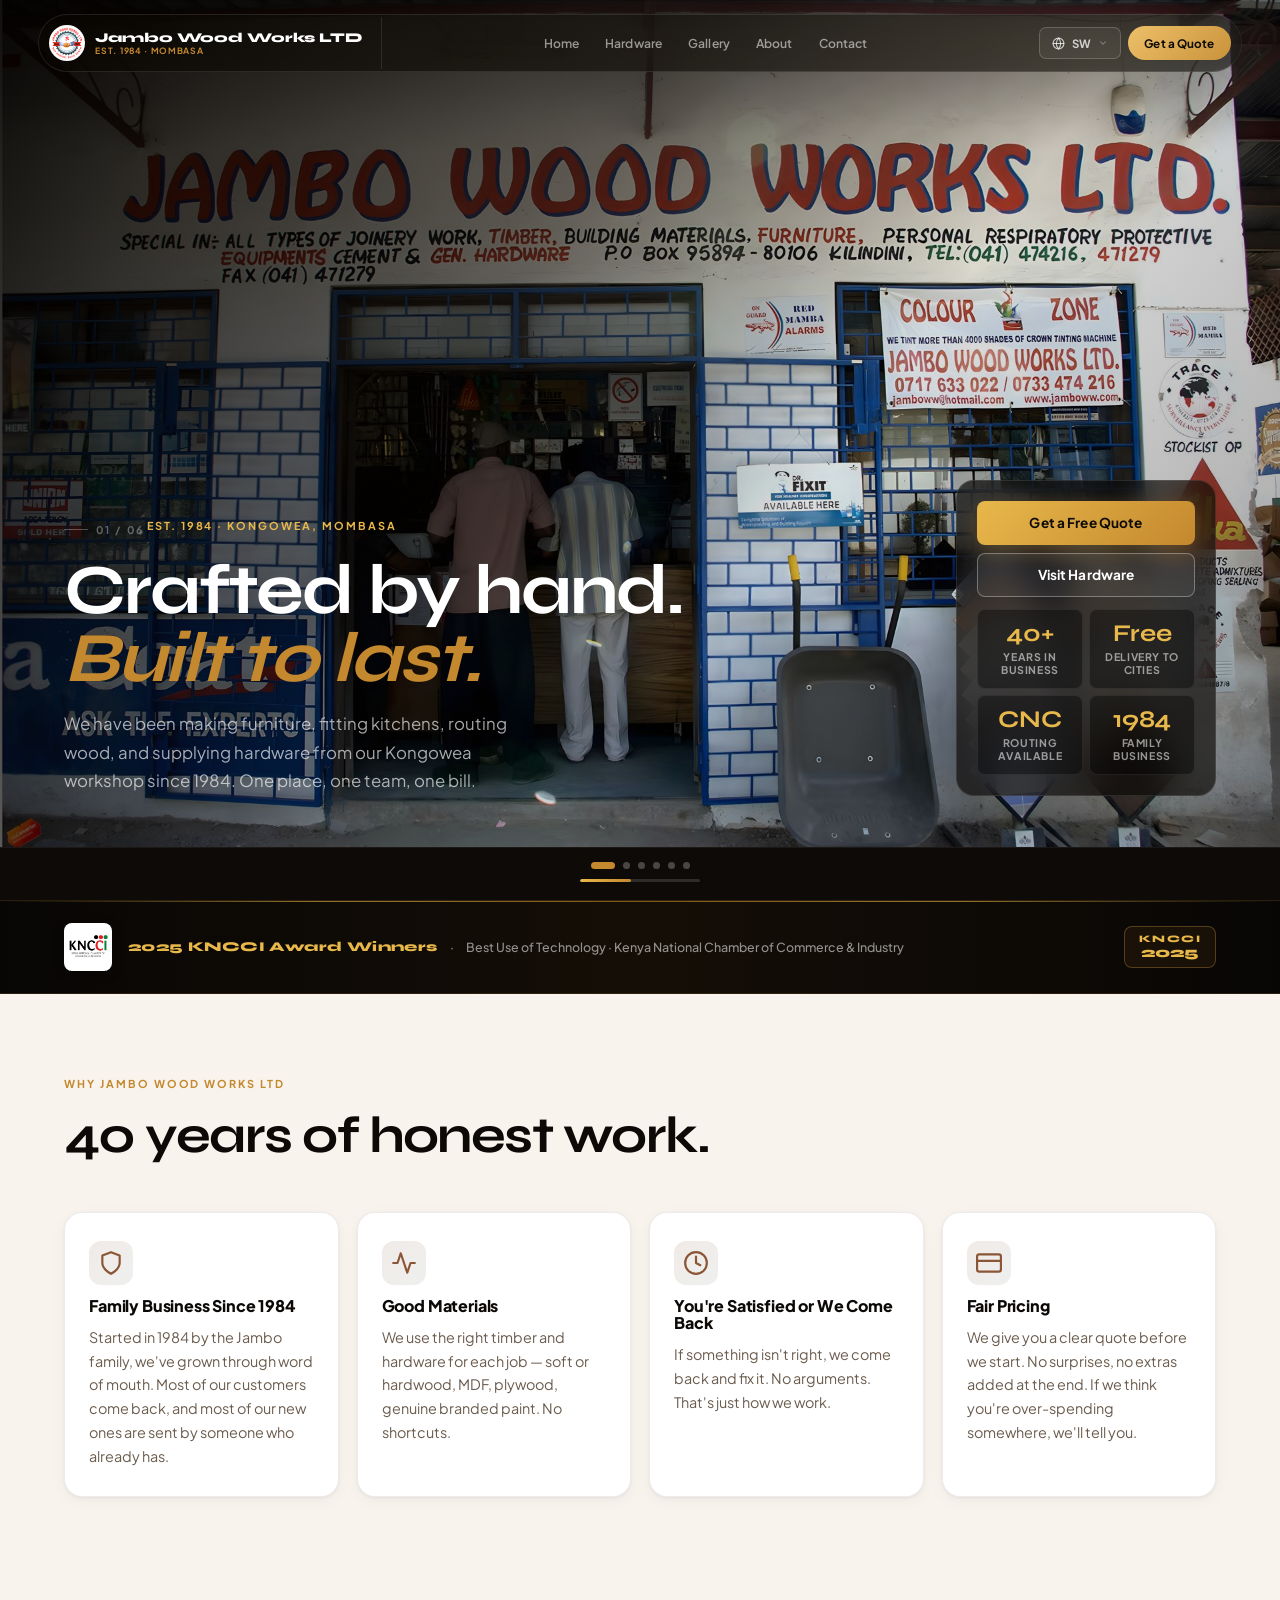
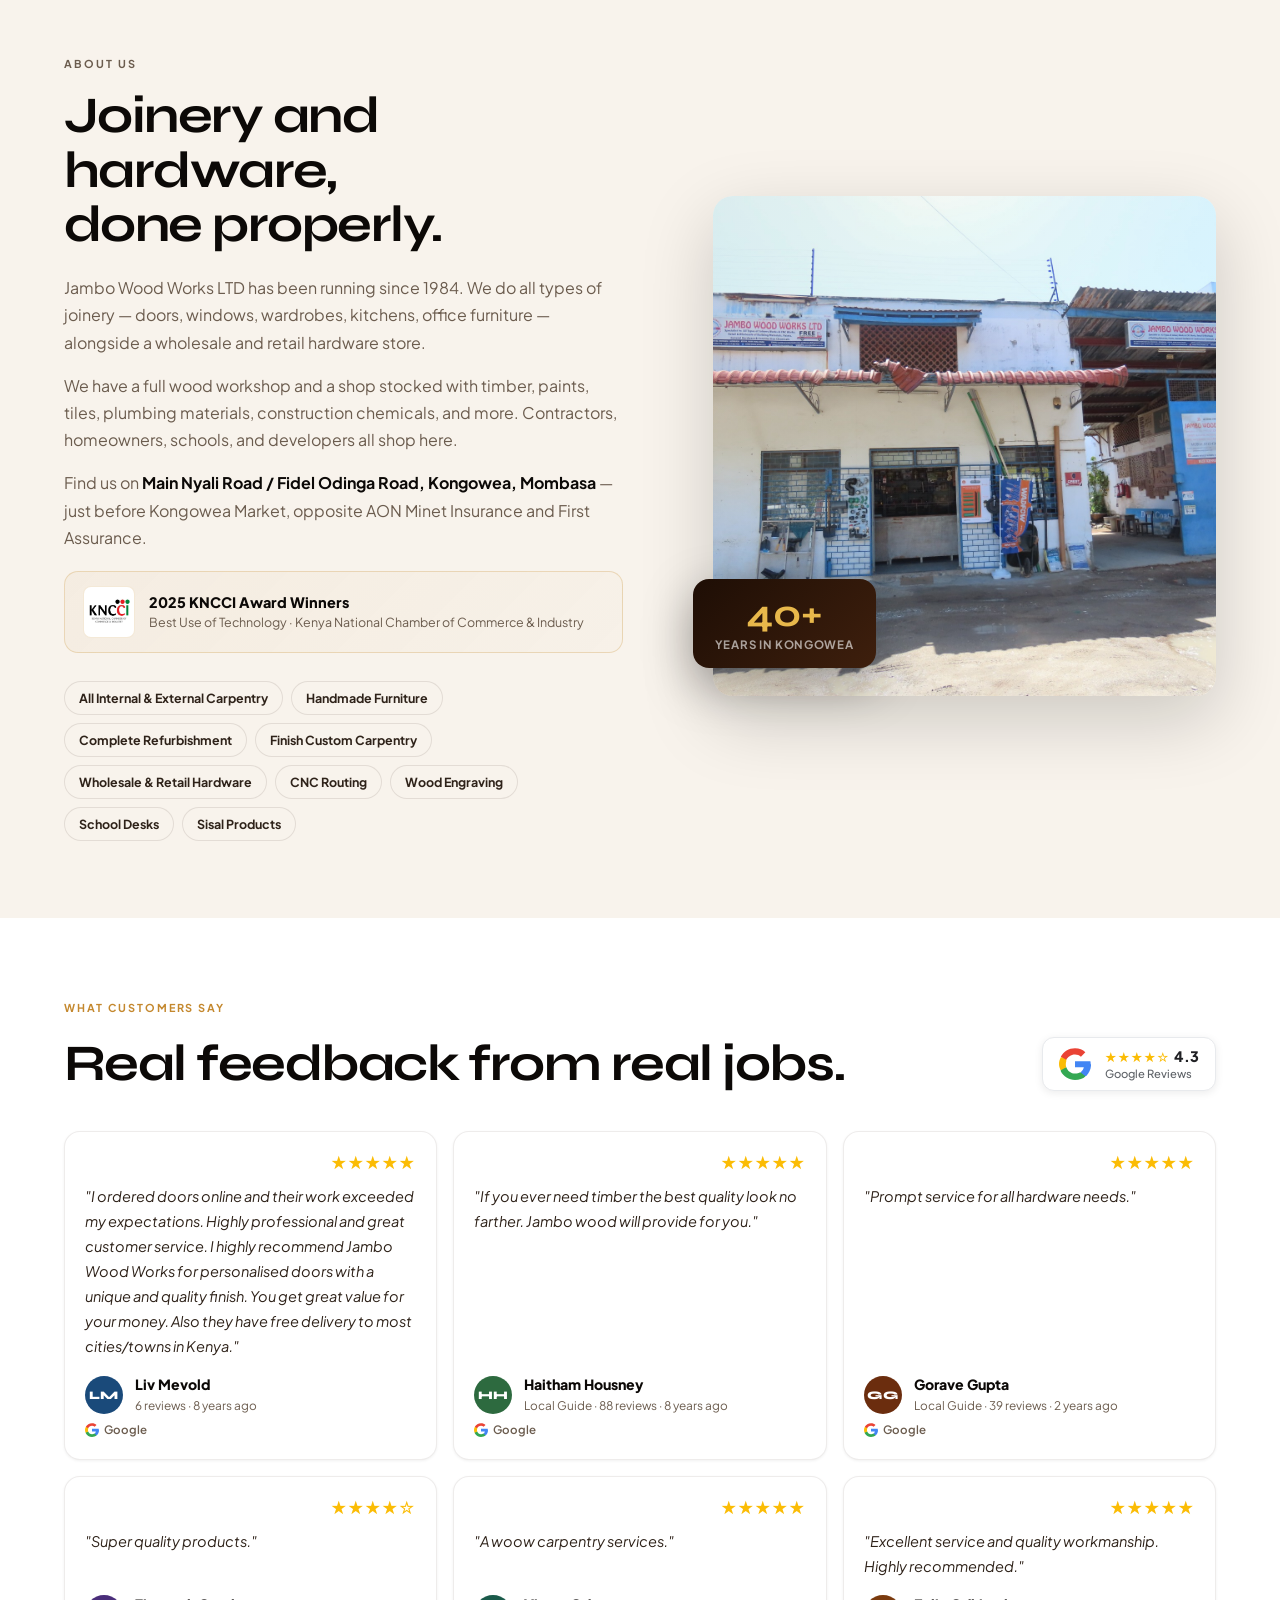
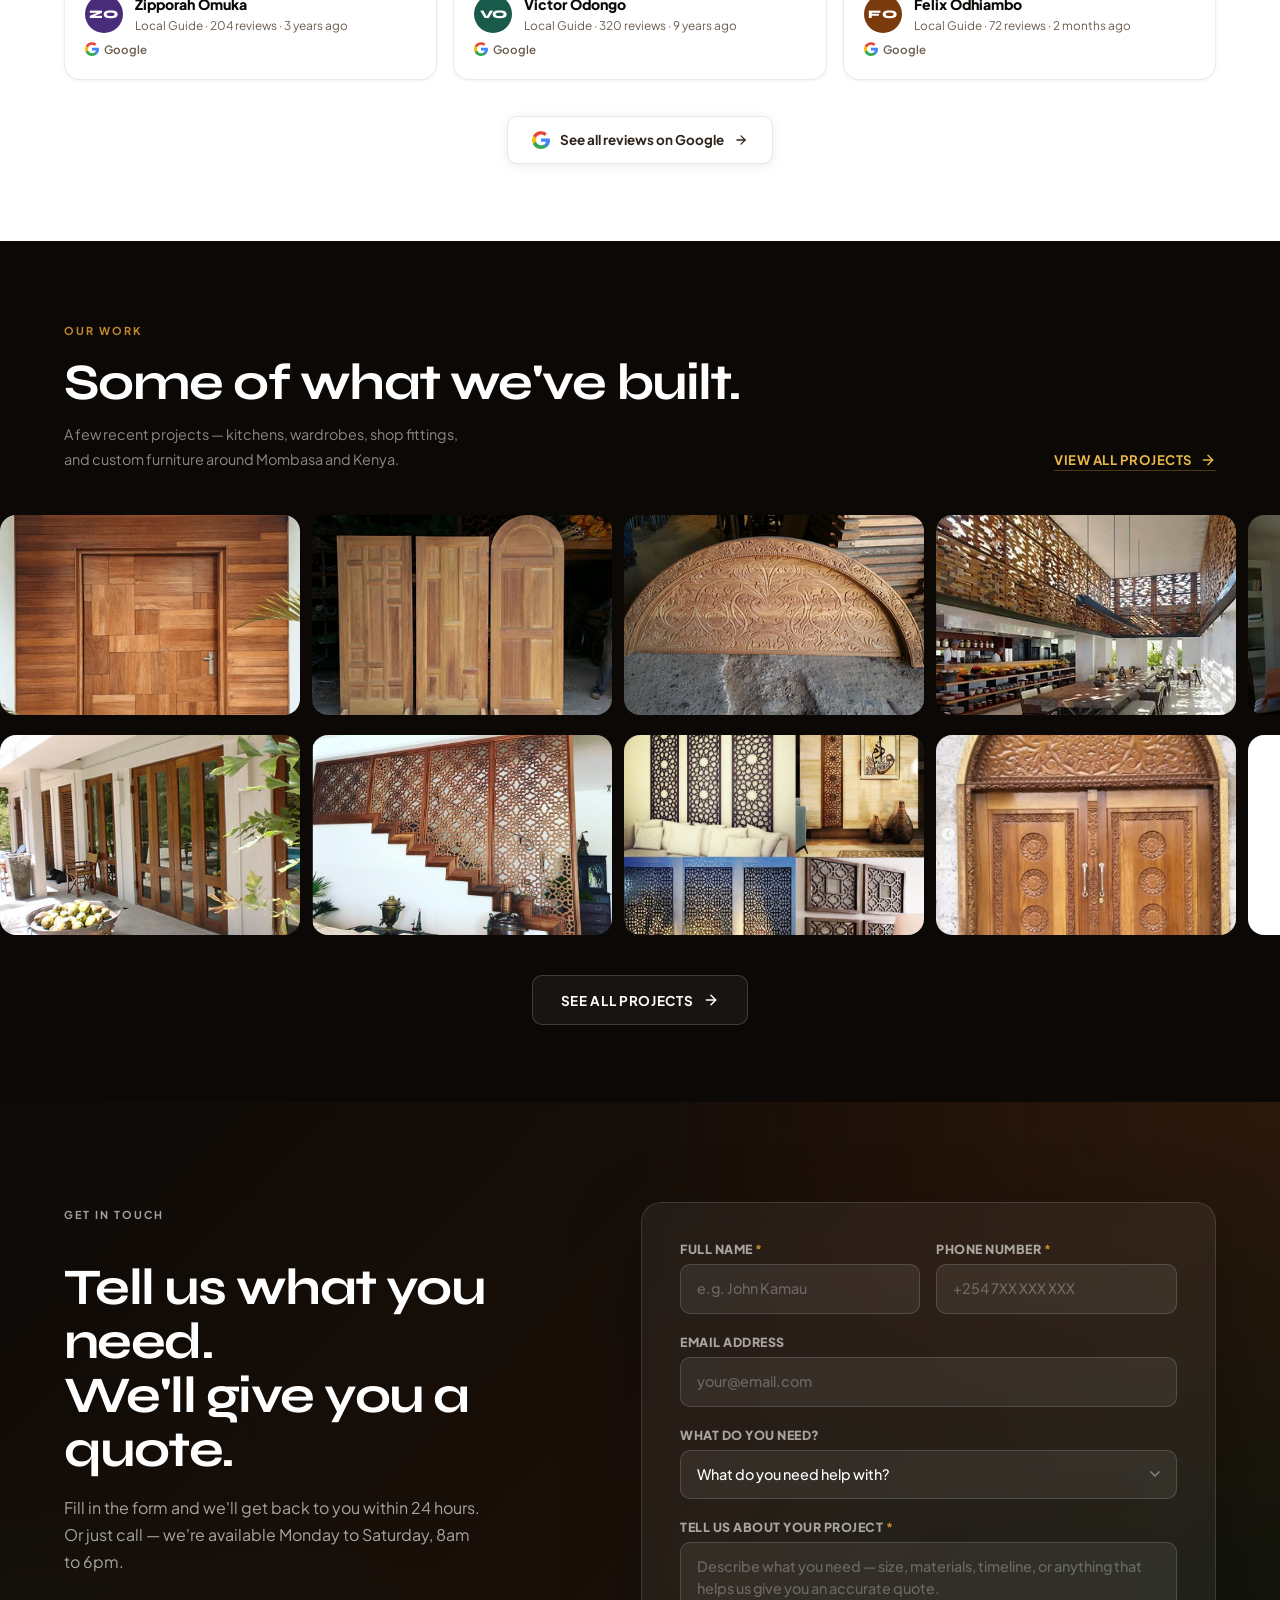
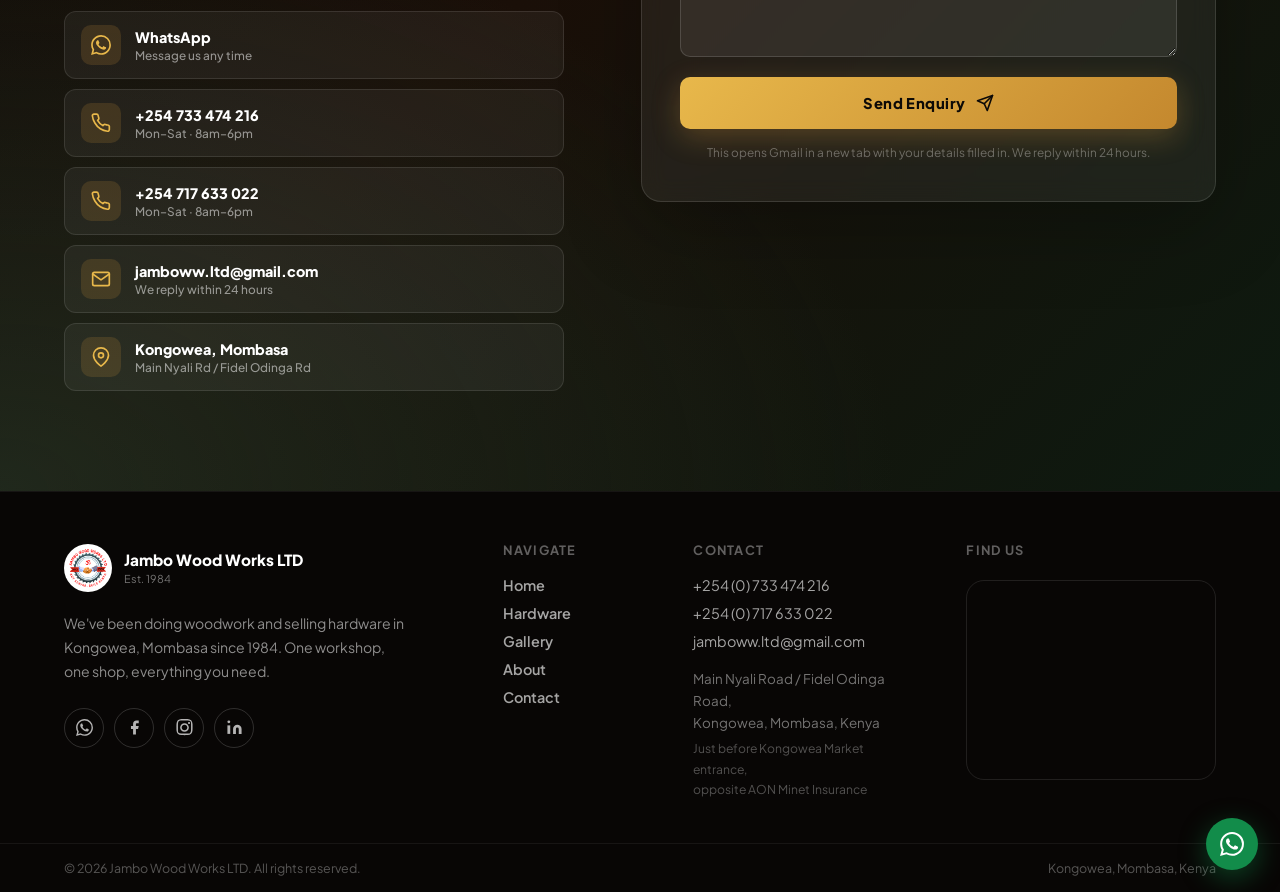
==== commit 23ab4562: "Fix image source paths in index.html" ====
--- a/index.html
+++ b/index.html
@@ -200,7 +200,7 @@
           <!-- 02 — Timber & Materials Stock -->
           <div class="ws-slide" data-anim="zoom-in">
             <div class="ws-slide-img">
-              <img src="assets/images/Workshop/workshop (16).jpeg" alt="Timber and materials in stock" fetchpriority="high" decoding="async" width="1920" height="1920" />
+              <img src="assets/images/Workshop/Workshop (16).jpeg" alt="Timber and materials in stock" fetchpriority="high" decoding="async" width="1920" height="1920" />
             </div>
             <div class="ws-slide-overlay"></div>
             <div class="ws-slide-content">
@@ -301,7 +301,7 @@
           <!-- 04 — Paint & Tinting Bay -->
           <div class="ws-slide" data-anim="wipe-left">
             <div class="ws-slide-img">
-              <img src="assets/images/Workshop/workshop (22).jpeg" alt="Workshop and materials" fetchpriority="high" decoding="async" width="1920" height="1920" />
+              <img src="assets/images/Workshop/Workshop (22).jpeg" alt="Workshop and materials" fetchpriority="high" decoding="async" width="1920" height="1920" />
             </div>
             <div class="ws-slide-overlay"></div>
             <div class="ws-slide-content">
@@ -327,7 +327,7 @@
           <!-- 05 — Kitchen & Cabinetry Fitting -->
           <div class="ws-slide" data-anim="zoom-out">
             <div class="ws-slide-img">
-              <img src="assets/images/Workshop/workshop (42).jpeg" alt="Workshop operations" fetchpriority="high" decoding="async" width="1536" height="1152" />
+              <img src="assets/images/Workshop/Workshop (42).jpeg" alt="Workshop operations" fetchpriority="high" decoding="async" width="1536" height="1152" />
             </div>
             <div class="ws-slide-overlay"></div>
             <div class="ws-slide-content">
@@ -353,7 +353,7 @@
           <!-- 06 — Site Visits & Consultation -->
           <div class="ws-slide" data-anim="slide-up">
             <div class="ws-slide-img">
-              <img src="assets/images/Workshop/workshop (9).jpeg" alt="Workshop and site visits" fetchpriority="high" decoding="async" width="867" height="646" />
+              <img src="assets/images/Workshop/Workshop (9).jpeg" alt="Workshop and site visits" fetchpriority="high" decoding="async" width="867" height="646" />
             </div>
             <div class="ws-slide-overlay"></div>
             <div class="ws-slide-content">
@@ -479,7 +479,7 @@
           </div>
           <div class="about-image-stack">
             <div class="about-img-main">
-              <img src="assets/images/Workshop/workshop (10).jpeg" alt="Jambo Wood Works LTD workshop" loading="lazy" decoding="async" width="867" height="860" />
+              <img src="assets/images/Workshop/Workshop (10).jpeg" alt="Jambo Wood Works LTD workshop" loading="lazy" decoding="async" width="867" height="860" />
             </div>
             <div class="about-img-badge">
               <strong>40+</strong>
--- a/assets/css/styles.css
+++ b/assets/css/styles.css
@@ -44,18 +44,15 @@
   animation: pageIn 0.4s ease forwards;
 }
 
-/* Deliberately opacity-only. Animating transform on <body> leaves a computed
-   matrix(1,0,0,1,0,0), and any transform other than `none` makes the element a
-   containing block for position:fixed descendants — which sized fixed overlays
-   to the full document height instead of the viewport. */
 @keyframes pageIn {
-  from { opacity: 0; }
-  to   { opacity: 1; }
+  from { opacity: 0; transform: translateY(6px); }
+  to   { opacity: 1; transform: none; }
 }
 
 body.is-leaving {
   opacity: 0;
-  transition: opacity 0.25s ease;
+  transform: translateY(-6px);
+  transition: opacity 0.25s ease, transform 0.25s ease;
 }
 
 body.menu-open { overflow: hidden; }
@@ -241,68 +238,30 @@
 .brand {
   display: inline-flex;
   align-items: center;
-  gap: 11px;
-  padding: 6px 18px 6px 8px;
+  gap: 10px;
+  padding: 8px 18px 8px 10px;
   flex-shrink: 0;
   text-decoration: none;
-  border-right: 1px solid rgba(255,255,255,0.14);
+  border-right: 1px solid rgba(255,255,255,0.1);
   position: static;
 }
 .brand::before { display: none; }
-/* Gold-ringed medallion. The ring is a box-shadow rather than a border so it
-   sits outside the circle without shrinking the artwork inside. */
 .brand-logo-wrap {
-  width: 40px; height: 40px;
+  width: 36px; height: 36px;
   border-radius: 50%;
   overflow: hidden; background: #fff;
   display: grid; place-items: center; flex-shrink: 0;
-  border: 1.5px solid var(--gold);
-  box-shadow: 0 0 0 1px rgba(0,0,0,0.35), 0 2px 8px rgba(0,0,0,0.3);
-}
-.brand-logo-wrap img { width: 38px; height: 38px; object-fit: contain; }
-
-.brand-text { display: grid; justify-items: center; line-height: 1.15; }
-
-/* Plus Jakarta Sans rather than Syne: Syne's letterforms are very wide, which
-   made the wordmark read as stretched. Already loaded, so no extra request. */
+  border: 1px solid rgba(255,255,255,0.2);
+}
+.brand-logo-wrap img { width: 32px; height: 32px; object-fit: contain; }
+.brand-text { display: grid; line-height: 1.2; }
 .brand-text strong {
-  font-family: 'Plus Jakarta Sans', system-ui, sans-serif;
-  font-size: 1.16rem; font-weight: 800; color: #fff; letter-spacing: -0.03em;
-  white-space: nowrap;   /* the longer "LTD" name must not wrap in the pill */
-}
-
-/* Hairline rule with three diamond ornaments, drawn entirely in CSS so no
-   special characters are needed in the markup */
-.brand-rule {
-  display: flex;
-  align-items: center;
-  justify-content: center;
-  gap: 4px;
-  width: 100%;
-  margin: 3px 0 2px;
-}
-.brand-rule::before,
-.brand-rule::after {
-  content: "";
-  flex: 1;
-  height: 1px;
-  background: linear-gradient(90deg, transparent, rgba(196,136,46,0.75));
-}
-.brand-rule::after {
-  background: linear-gradient(90deg, rgba(196,136,46,0.75), transparent);
-}
-.brand-rule span {
-  width: 3px; height: 3px;
-  flex-shrink: 0;
-  background: var(--gold);
-  transform: rotate(45deg);
-}
-.brand-rule span:nth-child(2) { width: 4px; height: 4px; }
-
+  font-family: 'Syne', system-ui, sans-serif;
+  font-size: 0.84rem; font-weight: 800; color: #fff; letter-spacing: -0.01em;
+}
 .brand-text small {
-  font-size: 0.57rem; color: var(--gold);
-  letter-spacing: 0.13em; text-transform: uppercase; font-weight: 700;
-  white-space: nowrap;
+  font-size: 0.54rem; color: var(--gold);
+  letter-spacing: 0.08em; text-transform: uppercase; font-weight: 700;
 }
 
 /* Desktop nav */
@@ -378,19 +337,11 @@
 /* Mobile menu — matches screenshot: brand top-left, X top-right, centered nav, full CTA bottom */
 .mobile-menu {
   position: fixed; z-index: 190; inset: 0;
-  /* inset:0 on a fixed element resolves against the LAYOUT viewport, which on
-     mobile is taller than the visible area while the address bar shows — that
-     pushed the centred nav links below the fold. dvh tracks the visible
-     viewport; the vh line is the fallback for older browsers. */
-  height: 100vh;
-  height: 100dvh;
-  max-height: 100dvh;
   display: flex; flex-direction: column;
   background: #0e0b08;
   opacity: 0; pointer-events: none; transform: translateX(100%);
   transition: opacity 260ms ease, transform 300ms cubic-bezier(0.76,0,0.24,1);
   color: #fff; overflow: hidden;
-  overscroll-behavior: contain;
 }
 .menu-open .mobile-menu { opacity: 1; pointer-events: auto; transform: none; }
 
@@ -409,10 +360,9 @@
   background: #fff; padding: 3px; object-fit: contain; flex-shrink: 0;
 }
 .mm-brand div { display: grid; line-height: 1.25; }
-/* matches the header lockup */
 .mm-brand strong {
-  font-family: 'Plus Jakarta Sans', system-ui, sans-serif;
-  font-size: 0.94rem; font-weight: 800; color: #fff; letter-spacing: -0.03em;
+  font-family: 'Syne', system-ui, sans-serif;
+  font-size: 0.9rem; font-weight: 800; color: #fff;
 }
 .mm-brand small {
   font-size: 0.58rem; color: var(--gold);
@@ -448,33 +398,15 @@
   display: flex; flex-direction: column; align-items: center;
   justify-content: center; flex: 1;
   padding: 0 24px; gap: 0;
-  /* Safety net for short screens (landscape phones): scroll the list itself
-     rather than letting it overflow the panel */
-  min-height: 0;
-  overflow-y: auto;
-  overscroll-behavior: contain;
-  -webkit-overflow-scrolling: touch;
 }
 .mm-nav a {
   font-family: 'Syne', system-ui, sans-serif;
-  font-size: clamp(1.6rem, 6vw, 2.4rem);
-  line-height: 1.2;
+  font-size: clamp(1.9rem, 7vw, 2.6rem);
   font-weight: 700; color: rgba(255,255,255,0.55);
-  padding: 9px 20px; text-align: center; width: 100%;
+  padding: 10px 20px; text-align: center; width: 100%;
   border-radius: 10px; letter-spacing: -0.01em;
   transition: color 160ms, background 160ms;
   text-decoration: none; display: block;
-  flex-shrink: 0;
-}
-
-/* Landscape / very short viewports: tighten so everything still fits */
-@media (max-height: 620px) {
-  .mm-top { padding: 12px 20px 10px; }
-  .mm-brand img { width: 36px; height: 36px; }
-  .mm-lang { padding: 8px 20px 0; }
-  .mm-nav a { font-size: clamp(1.15rem, 4.5vw, 1.5rem); padding: 6px 20px; }
-  .mm-footer { padding: 10px 20px 16px; }
-  .mm-cta { height: 46px; font-size: 0.92rem; }
 }
 .mm-nav a:hover, .mm-nav a.active {
   color: #fff;
@@ -497,23 +429,6 @@
   transition: filter 160ms, transform 160ms;
 }
 .mm-cta:hover { filter: brightness(1.08); transform: translateY(-1px); }
-
-/* Brand scales down on narrow phones so it cannot collide with the hamburger */
-@media (max-width: 430px) {
-  .brand { gap: 9px; padding: 6px 8px 6px 6px; }
-  .brand-logo-wrap { width: 36px; height: 36px; }
-  .brand-logo-wrap img { width: 34px; height: 34px; }
-  .brand-text strong { font-size: 0.95rem; }
-  .brand-text small { font-size: 0.5rem; letter-spacing: 0.11em; }
-  .brand-rule { margin: 2px 0 1px; }
-}
-
-@media (max-width: 360px) {
-  .brand-logo-wrap { width: 32px; height: 32px; }
-  .brand-logo-wrap img { width: 30px; height: 30px; }
-  .brand-text strong { font-size: 0.86rem; }
-  .brand-text small { font-size: 0.46rem; letter-spacing: 0.09em; }
-}
 
 /* Keep old classes working if referenced anywhere */
 .mobile-cta { display: none; }
@@ -575,6 +490,21 @@
 .ws-slide[data-anim="slide-up"] .ws-slide-img img,
 .ws-slide[data-anim="wipe-left"] .ws-slide-img img {
   object-position: center 20%;
+}
+
+/* ================================================================
+   WORKSHOP VIDEO
+   ================================================================ */
+
+.ws-slide-img video {
+    position: fixed;
+    top: 0;
+    left: 0;
+    width: 100vw;
+    height: 100vh;
+    object-fit: cover;
+    object-position: center;
+    z-index: -1;
 }
 
 /* -- Dark overlay -- cinematic */
@@ -1818,9 +1748,6 @@
   .desktop-nav, .nav-right { display: none; }
   .menu-toggle { display: inline-flex; }
   .nav-phone, .nav-divider { display: none; }
-
-  /* No nav links competing for room, so the brand can breathe */
-  .brand { border-right: 0; padding-right: 10px; }
 
   .why-grid { grid-template-columns: repeat(2, 1fr); }
   .about-inner { grid-template-columns: 1fr; }
@@ -2384,9 +2311,9 @@
 
 /* Card */
 .review-card {
-  display: grid;
+  display: flex;
+  flex-direction: column;
   gap: 14px;
-  align-content: start;
   padding: 24px;
   border: 1.5px solid var(--line);
   border-radius: 20px;
@@ -2414,6 +2341,7 @@
   line-height: 1.7;
   margin: 0;
   font-style: italic;
+  flex: 1;
 }
 
 /* Author row */
@@ -2421,7 +2349,8 @@
   display: flex;
   align-items: center;
   gap: 12px;
-  margin-top: 4px;
+  margin-top: auto;
+  padding-top: 4px;
 }
 
 .review-avatar {
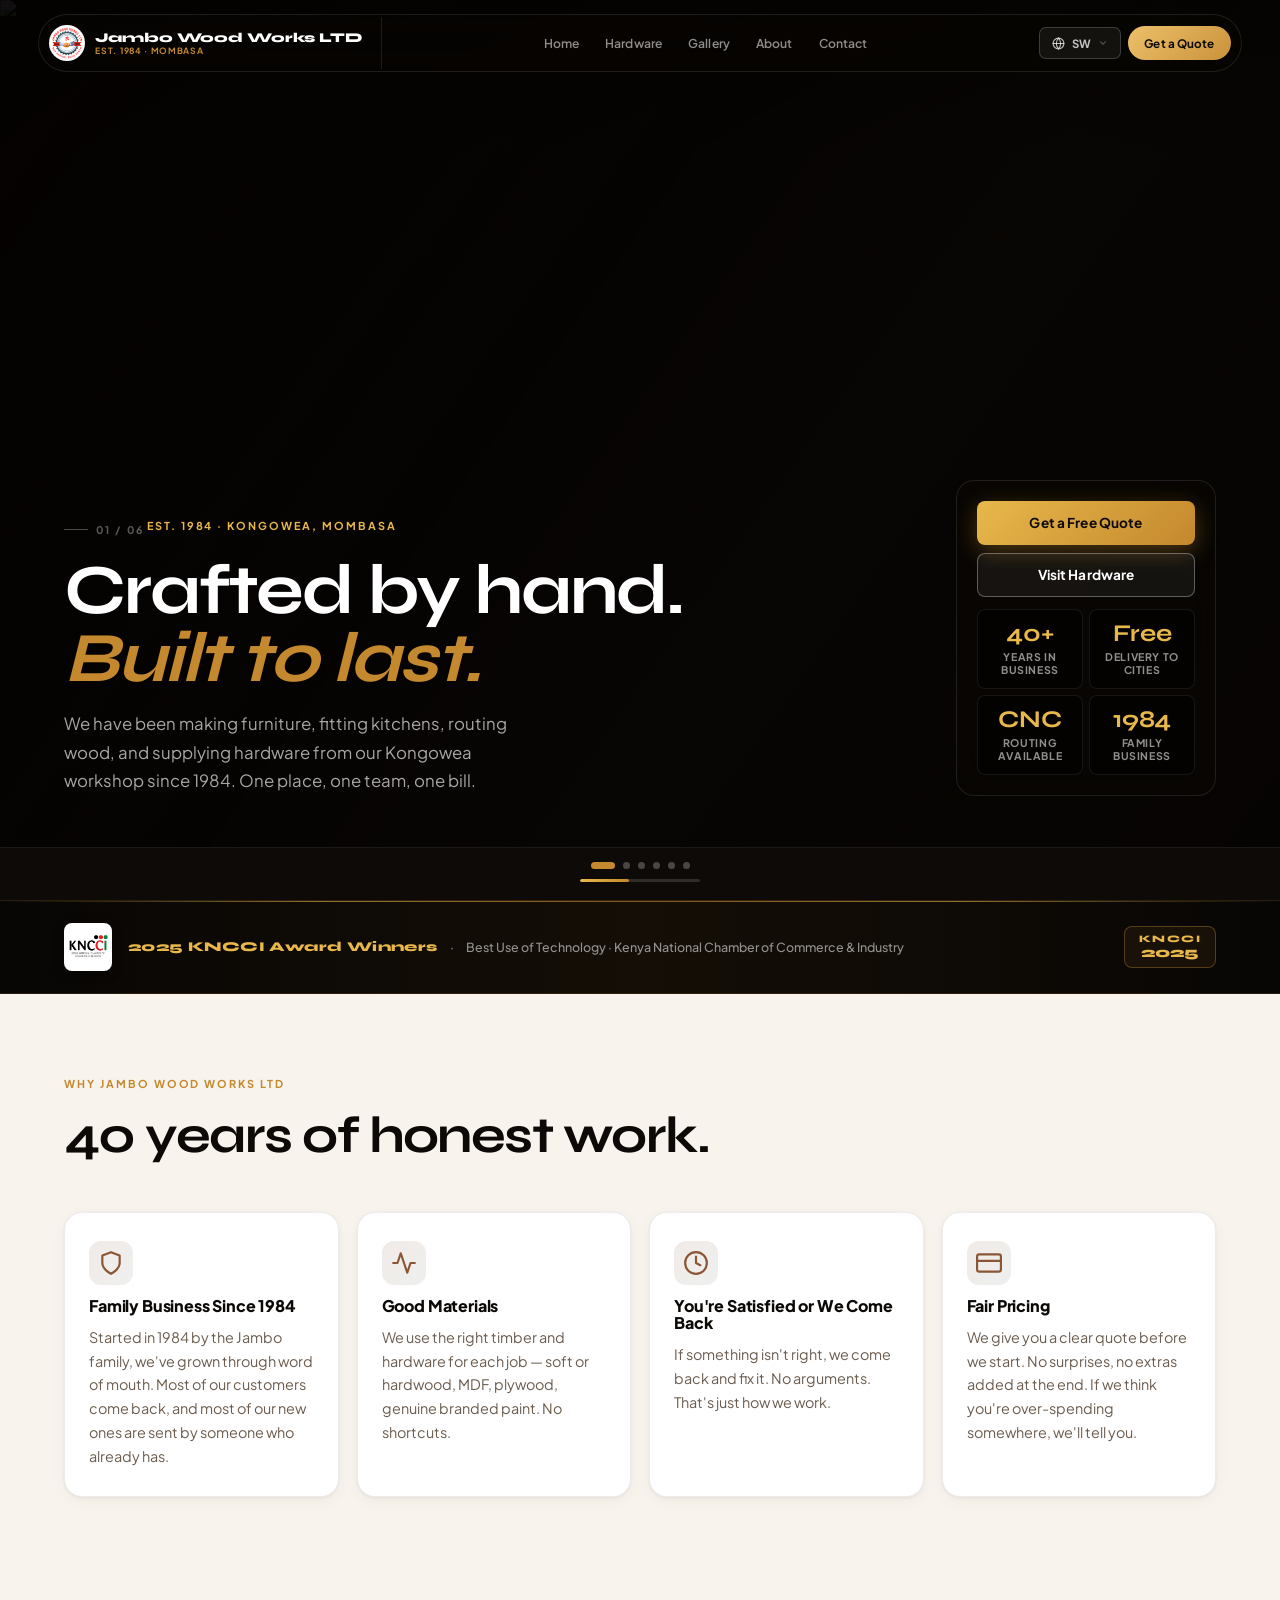
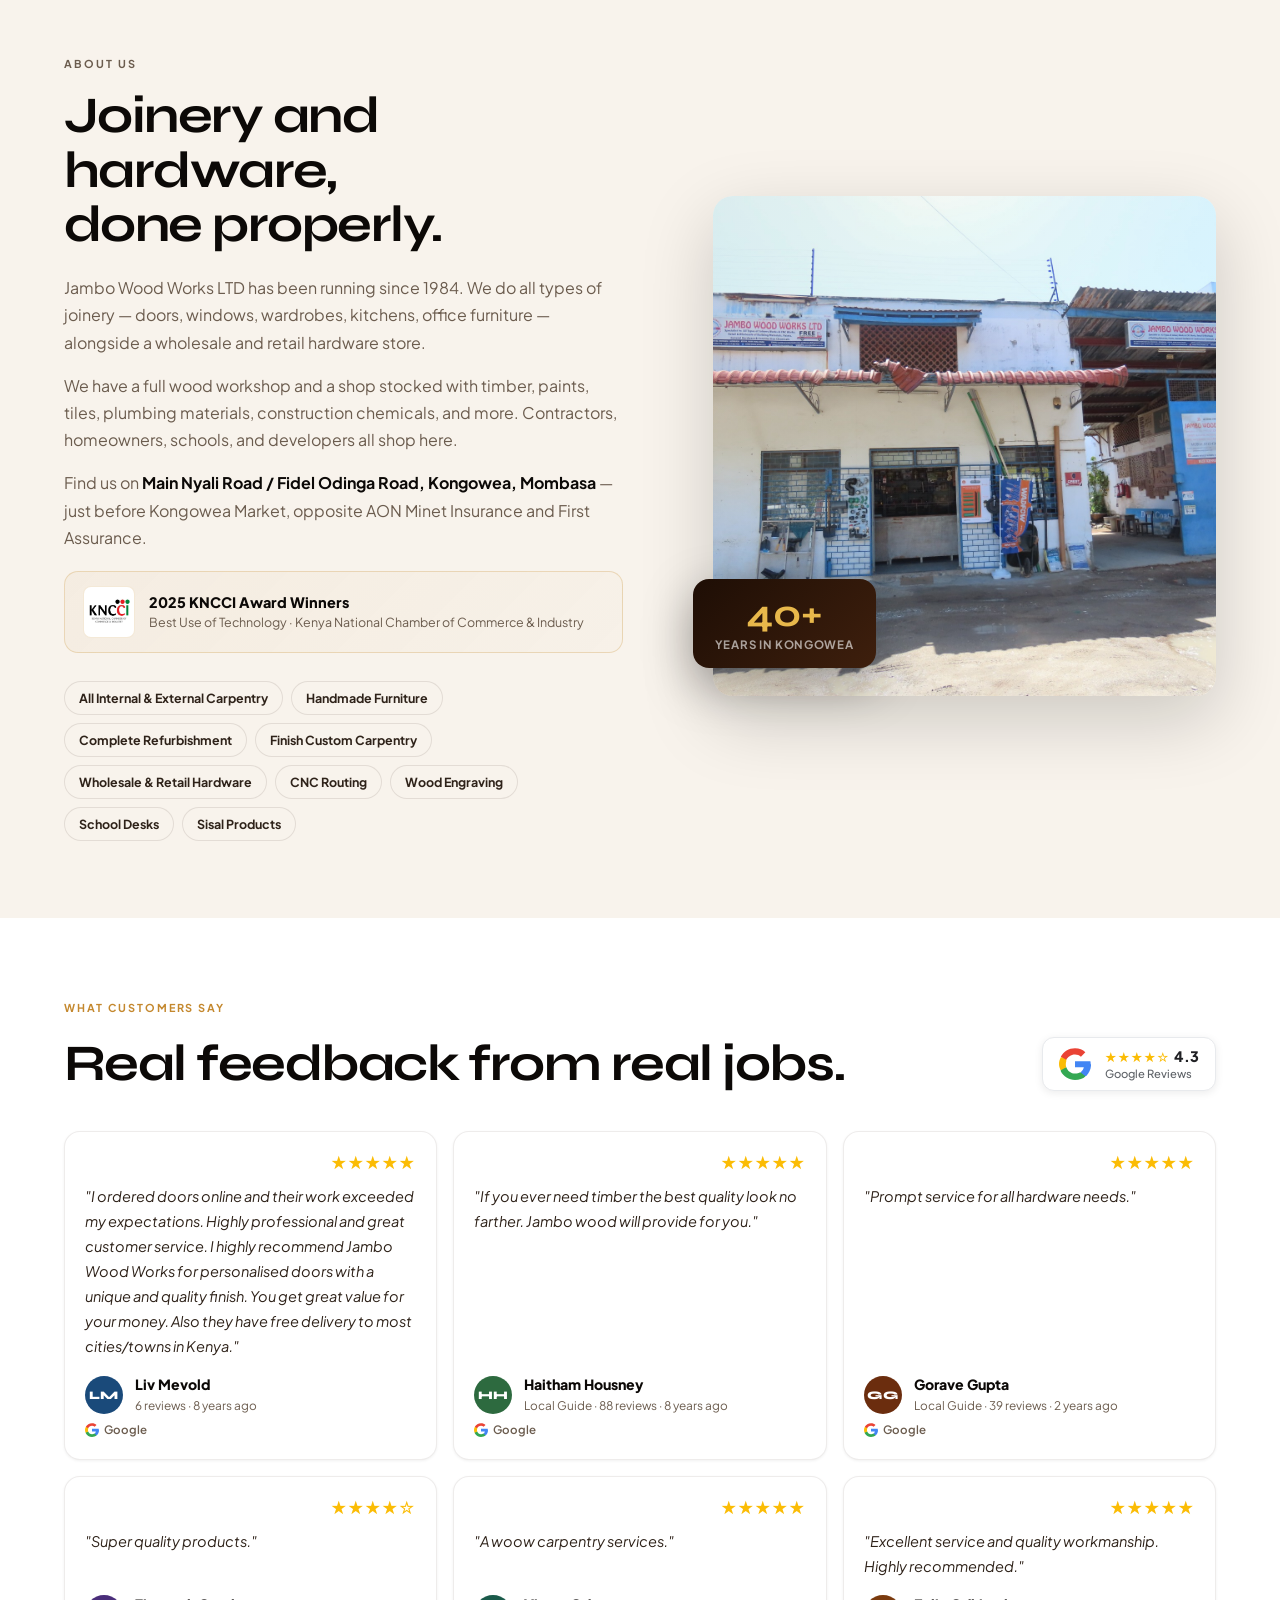
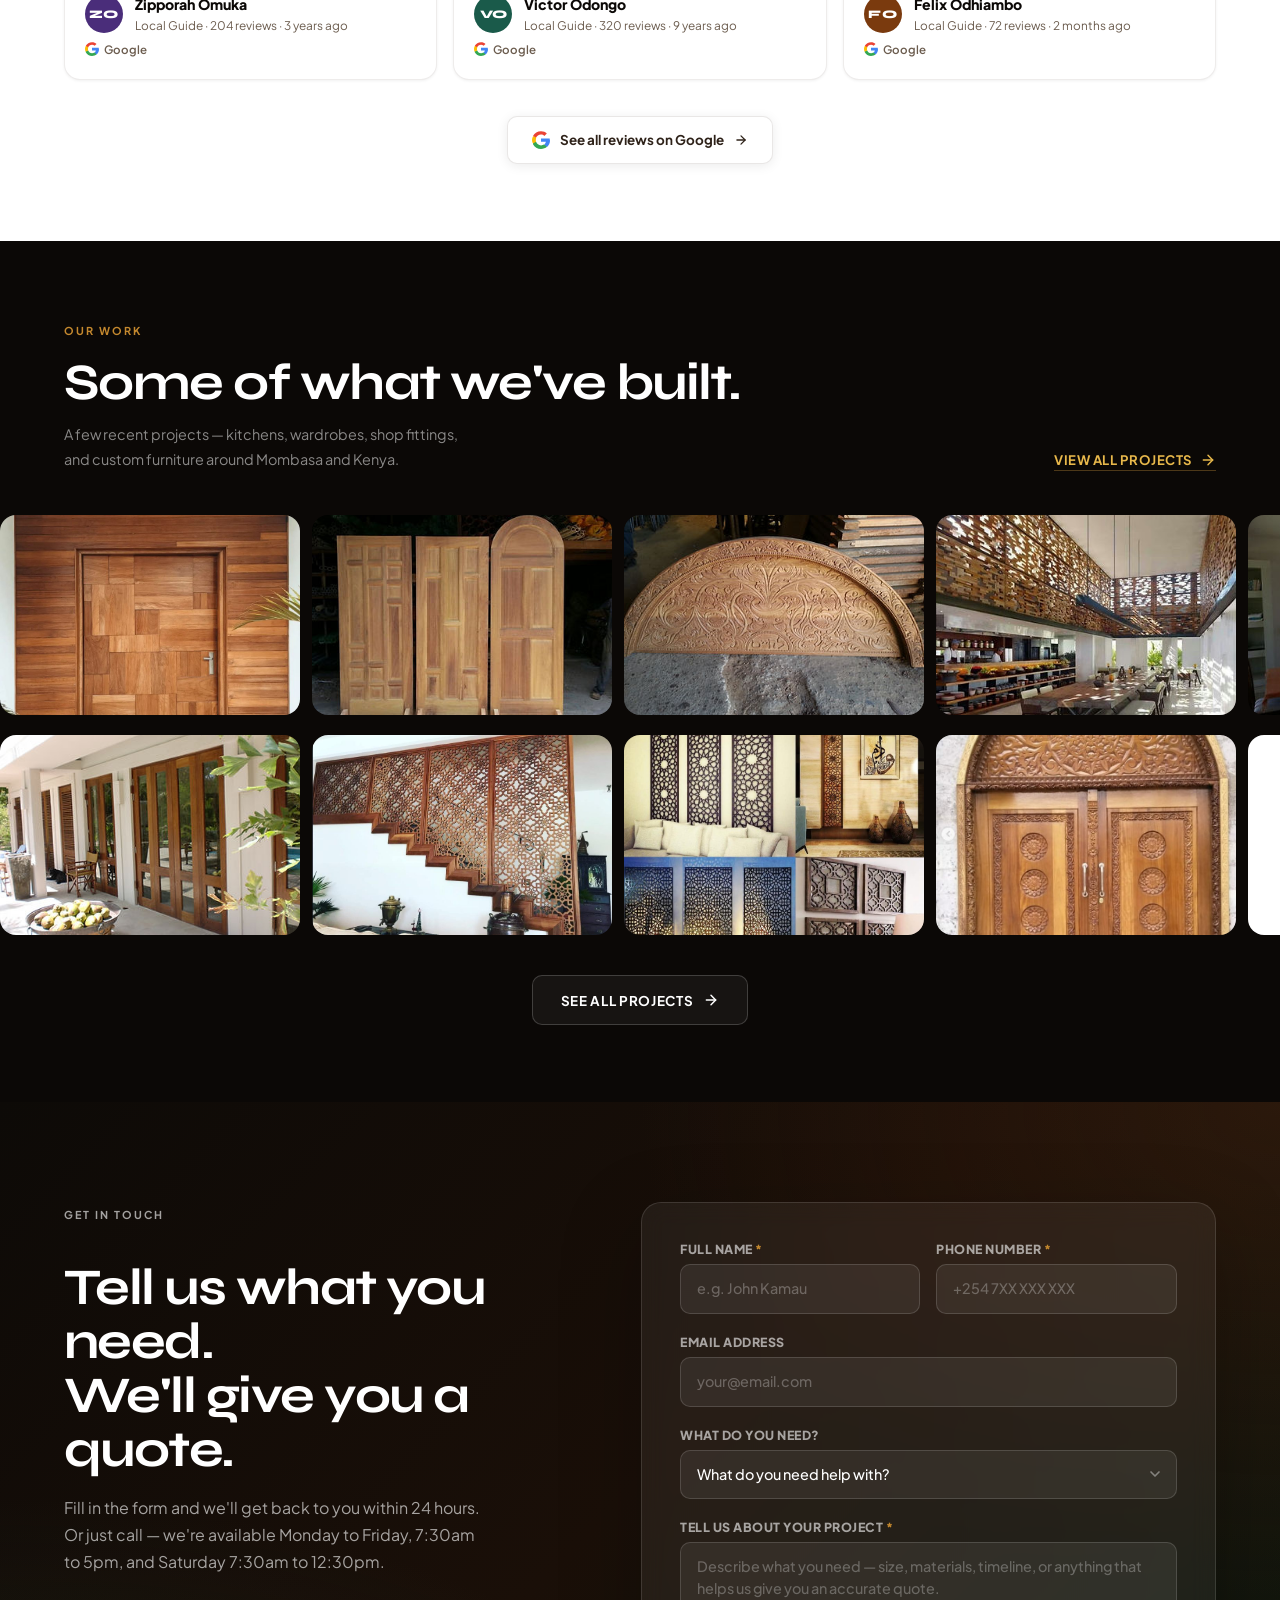
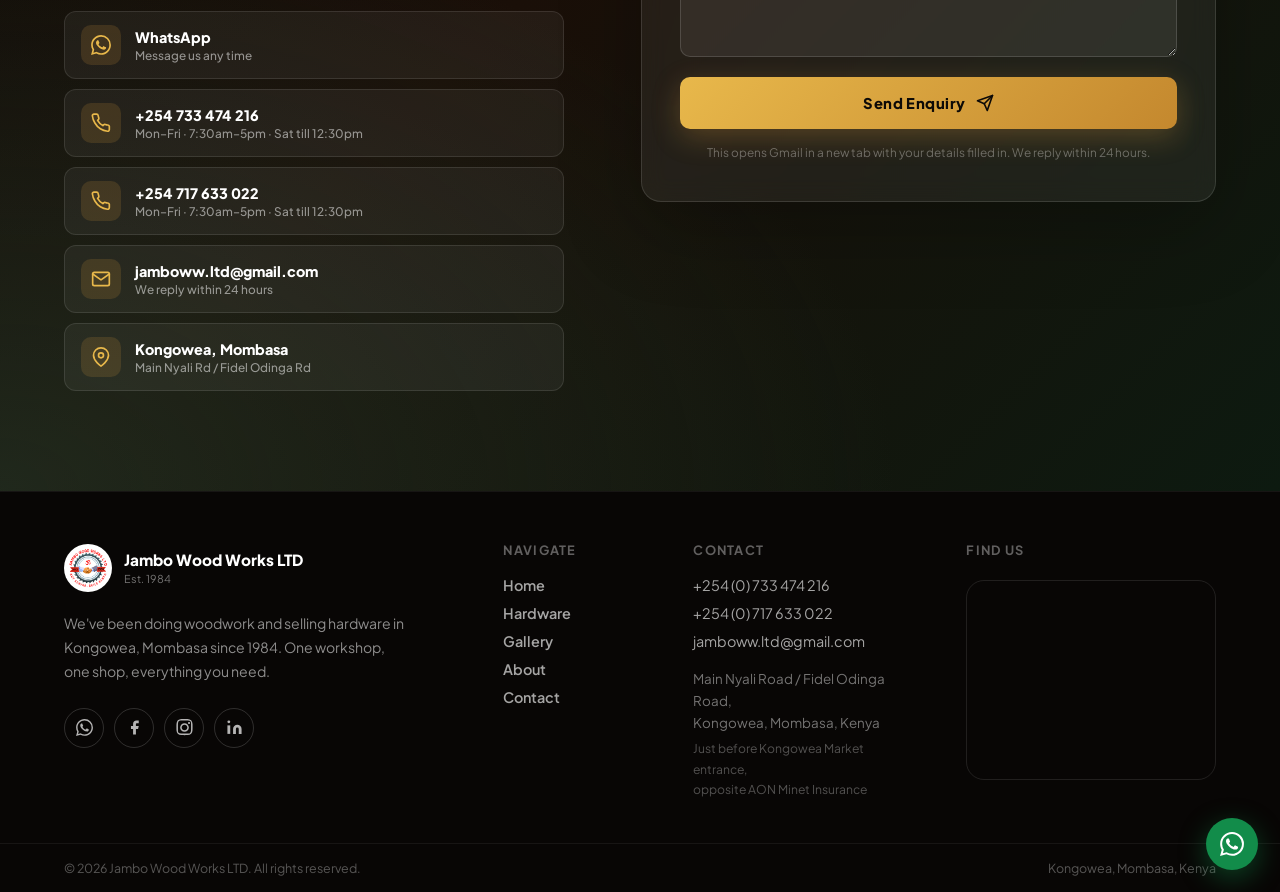
==== commit 90e98017: "Add files via upload" ====
--- a/index.html
+++ b/index.html
@@ -42,9 +42,14 @@
       },
       "openingHoursSpecification": [{
         "@type": "OpeningHoursSpecification",
-        "dayOfWeek": ["Monday","Tuesday","Wednesday","Thursday","Friday","Saturday"],
-        "opens": "08:00",
-        "closes": "18:00"
+        "dayOfWeek": ["Monday","Tuesday","Wednesday","Thursday","Friday"],
+        "opens": "07:30",
+        "closes": "17:00"
+      },{
+        "@type": "OpeningHoursSpecification",
+        "dayOfWeek": ["Saturday"],
+        "opens": "07:30",
+        "closes": "12:30"
       }],
       "sameAs": [
         "https://wa.me/message/P3MMDNBS5KIHO1",
@@ -172,7 +177,7 @@
           <!-- 01 — The Workshop Floor -->
           <div class="ws-slide is-active" data-anim="wipe-right">
             <div class="ws-slide-img">
-              <img src="assets/images/Workshop/workshop.jpg" alt="Jambo Wood Works LTD workshop floor" fetchpriority="high" decoding="async" width="1920" height="1280" />
+              <img src="assets/images/Workshop/Workshop.jpg" alt="Jambo Wood Works LTD workshop floor" fetchpriority="high" decoding="async" width="1920" height="1280" />
             </div>
             <div class="ws-slide-overlay"></div>
                         <div class="ws-slide-content">
@@ -197,27 +202,27 @@
             </div>
           </div>
 
-          <!-- 02 — Timber & Materials Stock -->
+          <!-- 02 — Hardware Store -->
           <div class="ws-slide" data-anim="zoom-in">
             <div class="ws-slide-img">
-              <img src="assets/images/Workshop/Workshop (16).jpeg" alt="Timber and materials in stock" fetchpriority="high" decoding="async" width="1920" height="1920" />
+              <img src="assets/images/Hardware/Hardware (30).jpeg" alt="Jambo Wood Works hardware store" fetchpriority="high" decoding="async" width="1920" height="1920" />
             </div>
             <div class="ws-slide-overlay"></div>
             <div class="ws-slide-content">
               <div class="ws-slide-left">
                 <span class="ws-num">02 / 06</span>
-                <p class="label label-light" data-i18n="h02-label">Materials</p>
-                <h2 data-i18n="h02-h2">Timber &amp; Stock</h2>
-                <p data-i18n="h02-p">We stock soft and hardwood, MDF, marine plywood, steel profiles, and more — all available wholesale or retail. Walk in, pick what you need, or call ahead and we'll have it ready.</p>
+                <p class="label label-light" data-i18n="h02-label">Hardware Store</p>
+                <h2 data-i18n="h02-h2">Everything You Need, In Stock</h2>
+                <p data-i18n="h02-p">From timber and steel profiles to paints, adhesives, tiles, plumbing materials, and construction chemicals — our hardware store has it all under one roof. Wholesale and retail, walk in any day.</p>
               </div>
               <div class="ws-slide-right">
                 <div class="ws-hero-actions">
                   <a class="btn btn-gold-hero" href="hardware.html" data-i18n="h02-btn1">Browse Hardware</a>
-                  <a class="btn btn-outline-hero" href="https://wa.me/message/P3MMDNBS5KIHO1?text=Hi%2C%20I%27d%20like%20to%20enquire%20about%20timber%20and%20materials." target="_blank" rel="noreferrer" data-i18n="h02-btn2">Request Timber Quote</a>
+                  <a class="btn btn-outline-hero" href="https://wa.me/message/P3MMDNBS5KIHO1?text=Hi%2C%20I%27d%20like%20to%20enquire%20about%20hardware." target="_blank" rel="noreferrer" data-i18n="h02-btn2">WhatsApp Us</a>
                 </div>
                 <div class="ws-slide-badge">
                   <svg viewBox="0 0 24 24" width="22" height="22" fill="none" stroke="currentColor" stroke-width="1.8" stroke-linecap="round" stroke-linejoin="round"><rect x="2" y="7" width="20" height="14" rx="2"/><path d="M16 7V5a2 2 0 0 0-2-2h-4a2 2 0 0 0-2 2v2"/><line x1="12" y1="12" x2="12" y2="16"/><line x1="10" y1="14" x2="14" y2="14"/></svg>
-                  <span data-i18n="h02-badge">Wholesale &amp; Retail · Softwood · Hardwood · MDF · Marine Plywood · Steel Profiles</span>
+                  <span data-i18n="h02-badge">Timber · Paints · Tiles · Plumbing · Steel Profiles · Construction Chemicals</span>
                 </div>
               </div>
             </div>
@@ -711,7 +716,7 @@
           <div class="contact-copy">
             <p class="label label-light" data-i18n="contact-label">Get in Touch</p>
             <h2 data-i18n="contact-h2">Tell us what you need.<br>We'll give you a quote.</h2>
-            <p data-i18n="contact-p">Fill in the form and we'll get back to you within 24 hours. Or just call — we're available Monday to Saturday, 8am to 6pm.</p>
+            <p data-i18n="contact-p">Fill in the form and we'll get back to you within 24 hours. Or just call — we're available Monday to Friday, 7:30am to 5pm, and Saturday 7:30am to 12:30pm.</p>
 
             <div class="contact-details">
               <a class="contact-detail" href="https://wa.me/message/P3MMDNBS5KIHO1" target="_blank" rel="noreferrer">
@@ -730,7 +735,7 @@
                 </span>
                 <span class="contact-detail-text">
                   <strong>+254 733 474 216</strong>
-                  <span>Mon–Sat · 8am–6pm</span>
+                  <span>Mon–Fri · 7:30am–5pm · Sat till 12:30pm</span>
                 </span>
               </a>
 
@@ -740,7 +745,7 @@
                 </span>
                 <span class="contact-detail-text">
                   <strong>+254 717 633 022</strong>
-                  <span>Mon–Sat · 8am–6pm</span>
+                  <span>Mon–Fri · 7:30am–5pm · Sat till 12:30pm</span>
                 </span>
               </a>
 
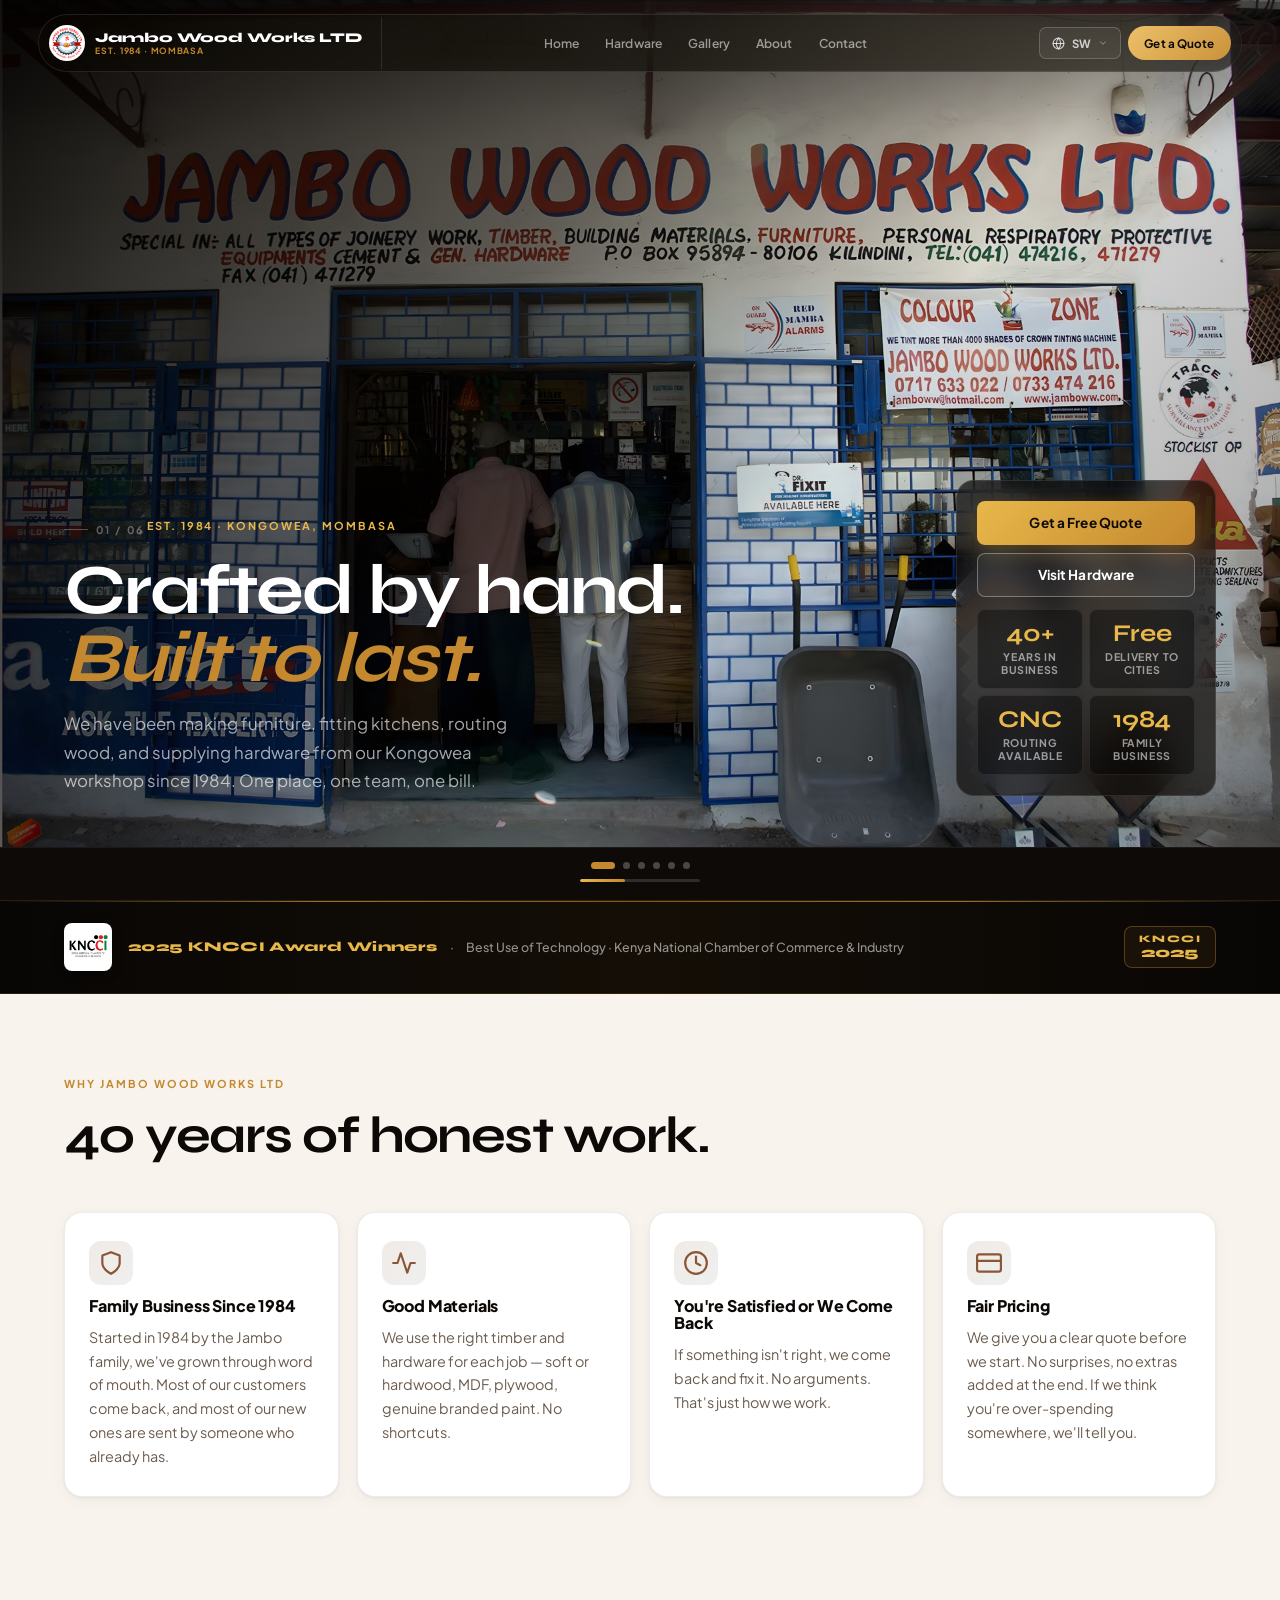
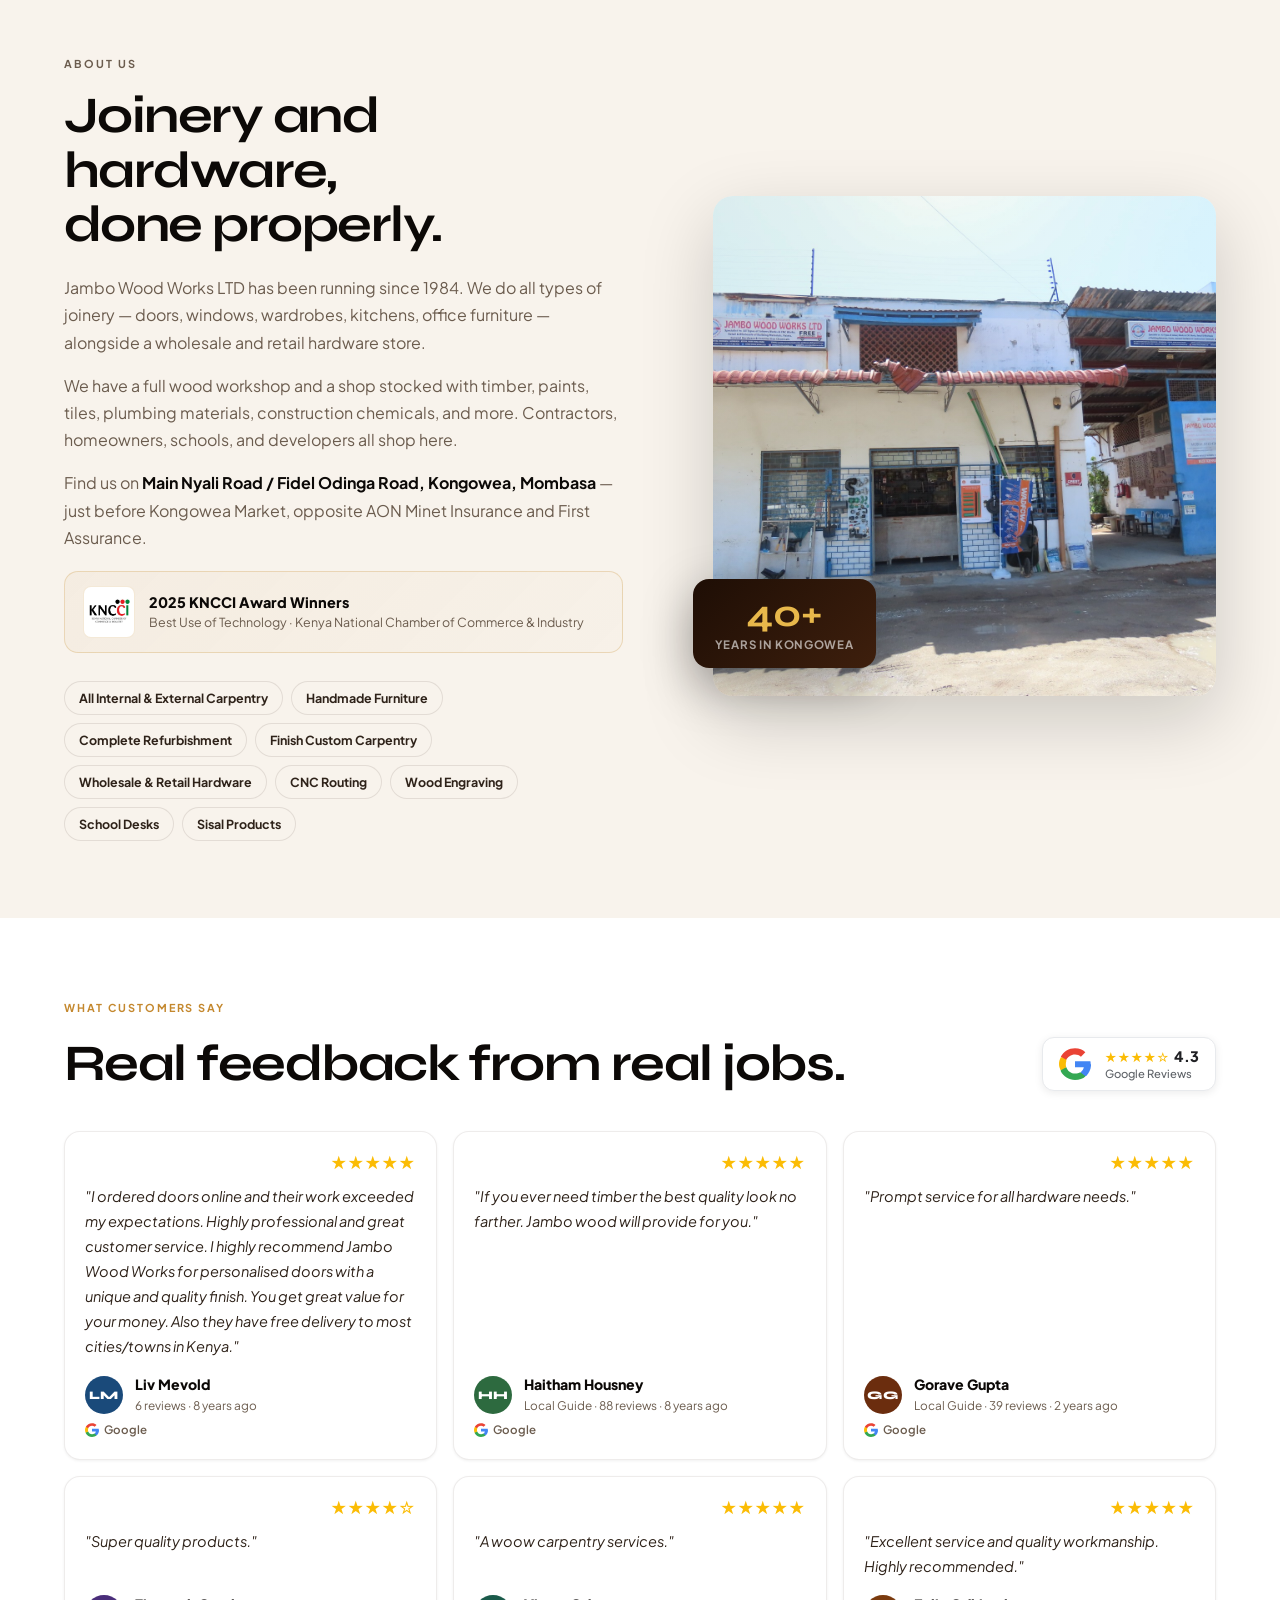
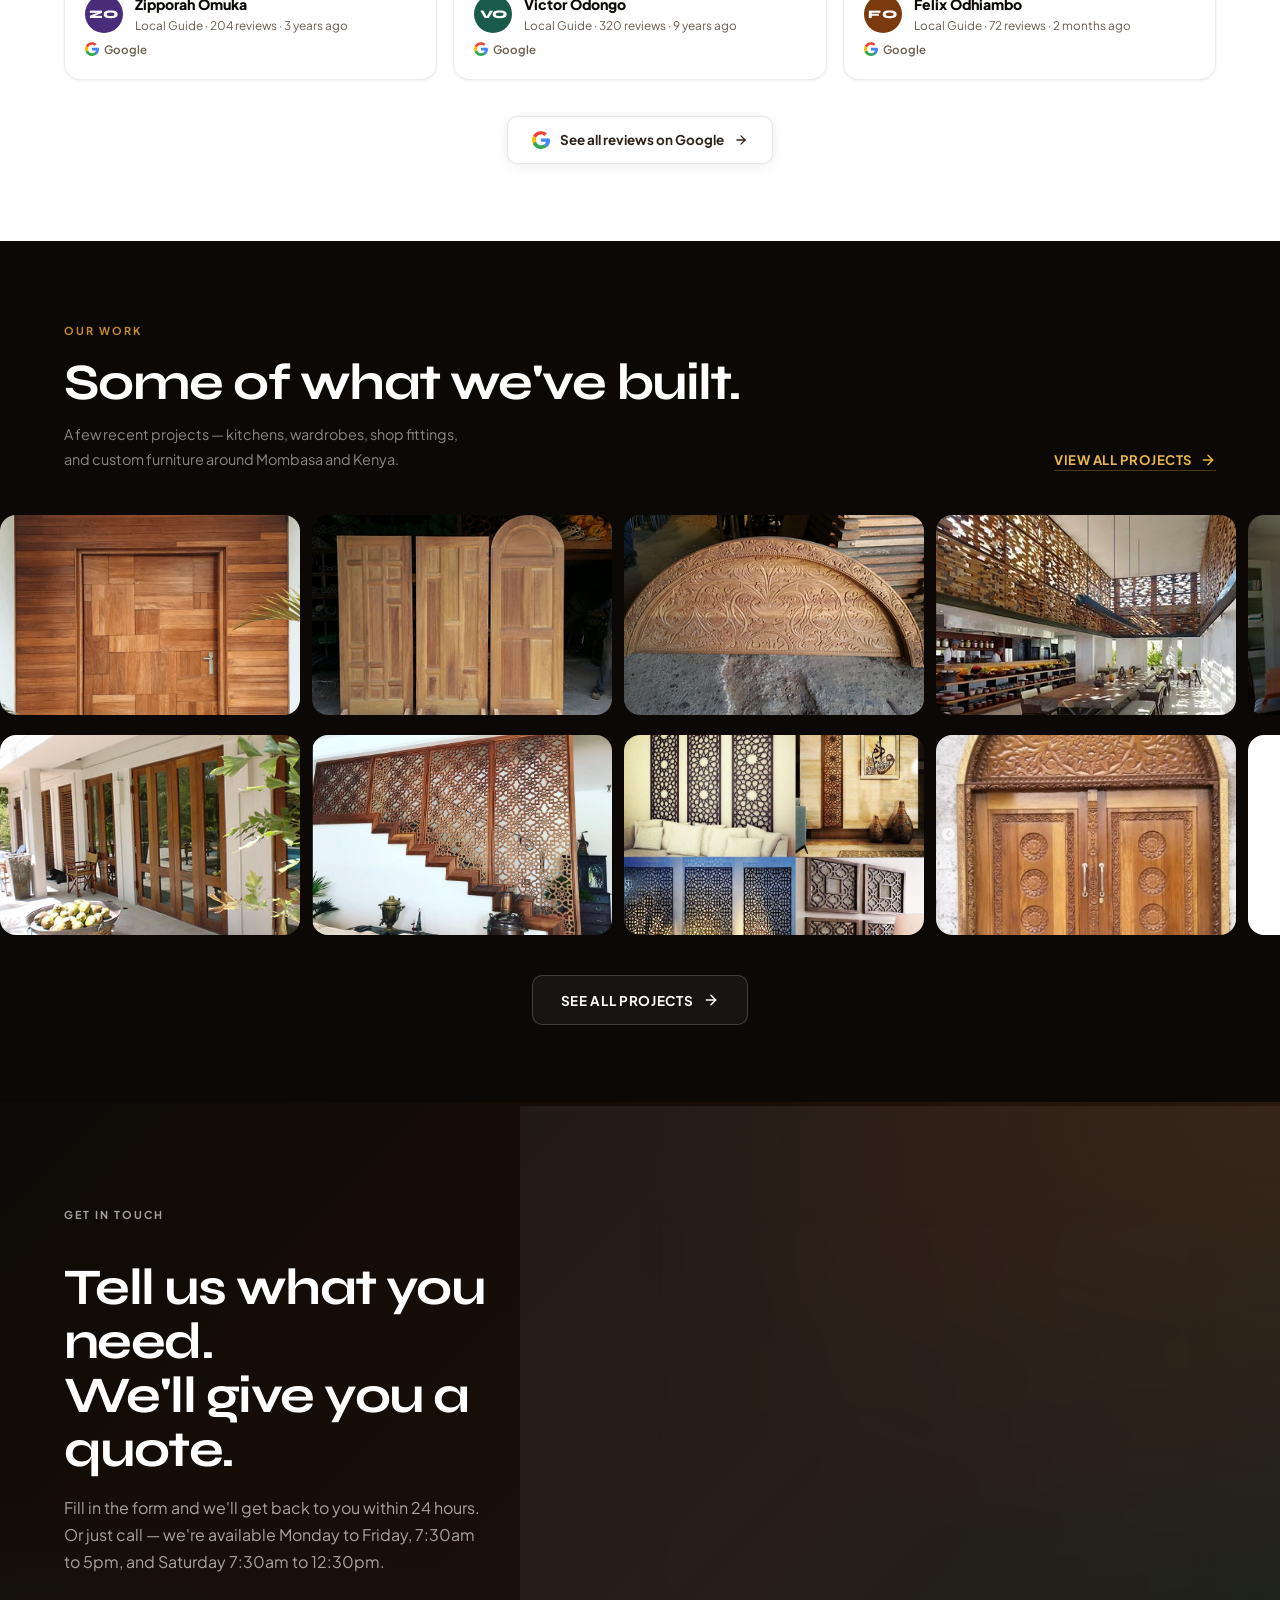
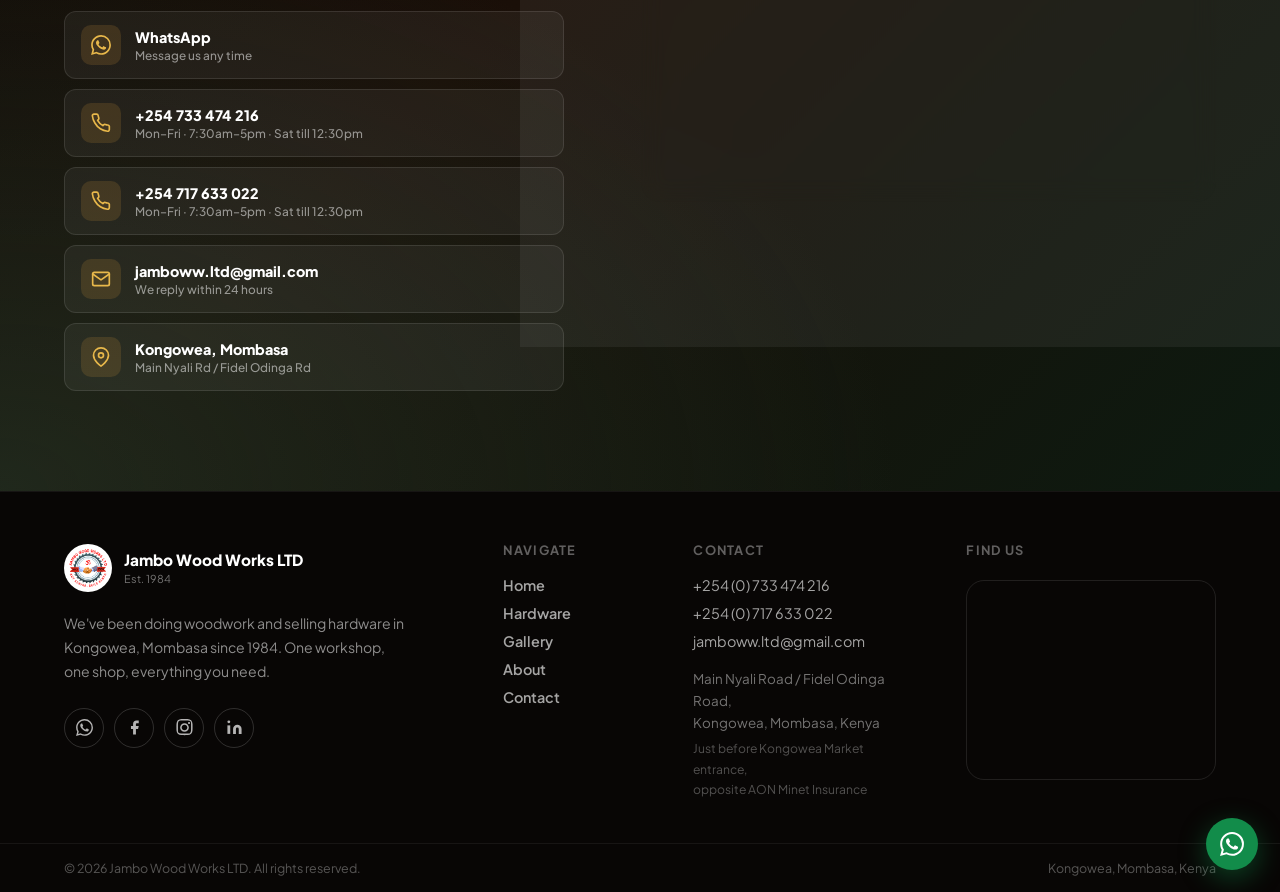
==== commit d070a0c4: "Update index.html" ====
--- a/index.html
+++ b/index.html
@@ -177,7 +177,7 @@
           <!-- 01 — The Workshop Floor -->
           <div class="ws-slide is-active" data-anim="wipe-right">
             <div class="ws-slide-img">
-              <img src="assets/images/Workshop/Workshop.jpg" alt="Jambo Wood Works LTD workshop floor" fetchpriority="high" decoding="async" width="1920" height="1280" />
+              <img src="assets/images/Workshop/workshop.jpg" alt="Jambo Wood Works LTD workshop floor" fetchpriority="high" decoding="async" width="1920" height="1280" />
             </div>
             <div class="ws-slide-overlay"></div>
                         <div class="ws-slide-content">
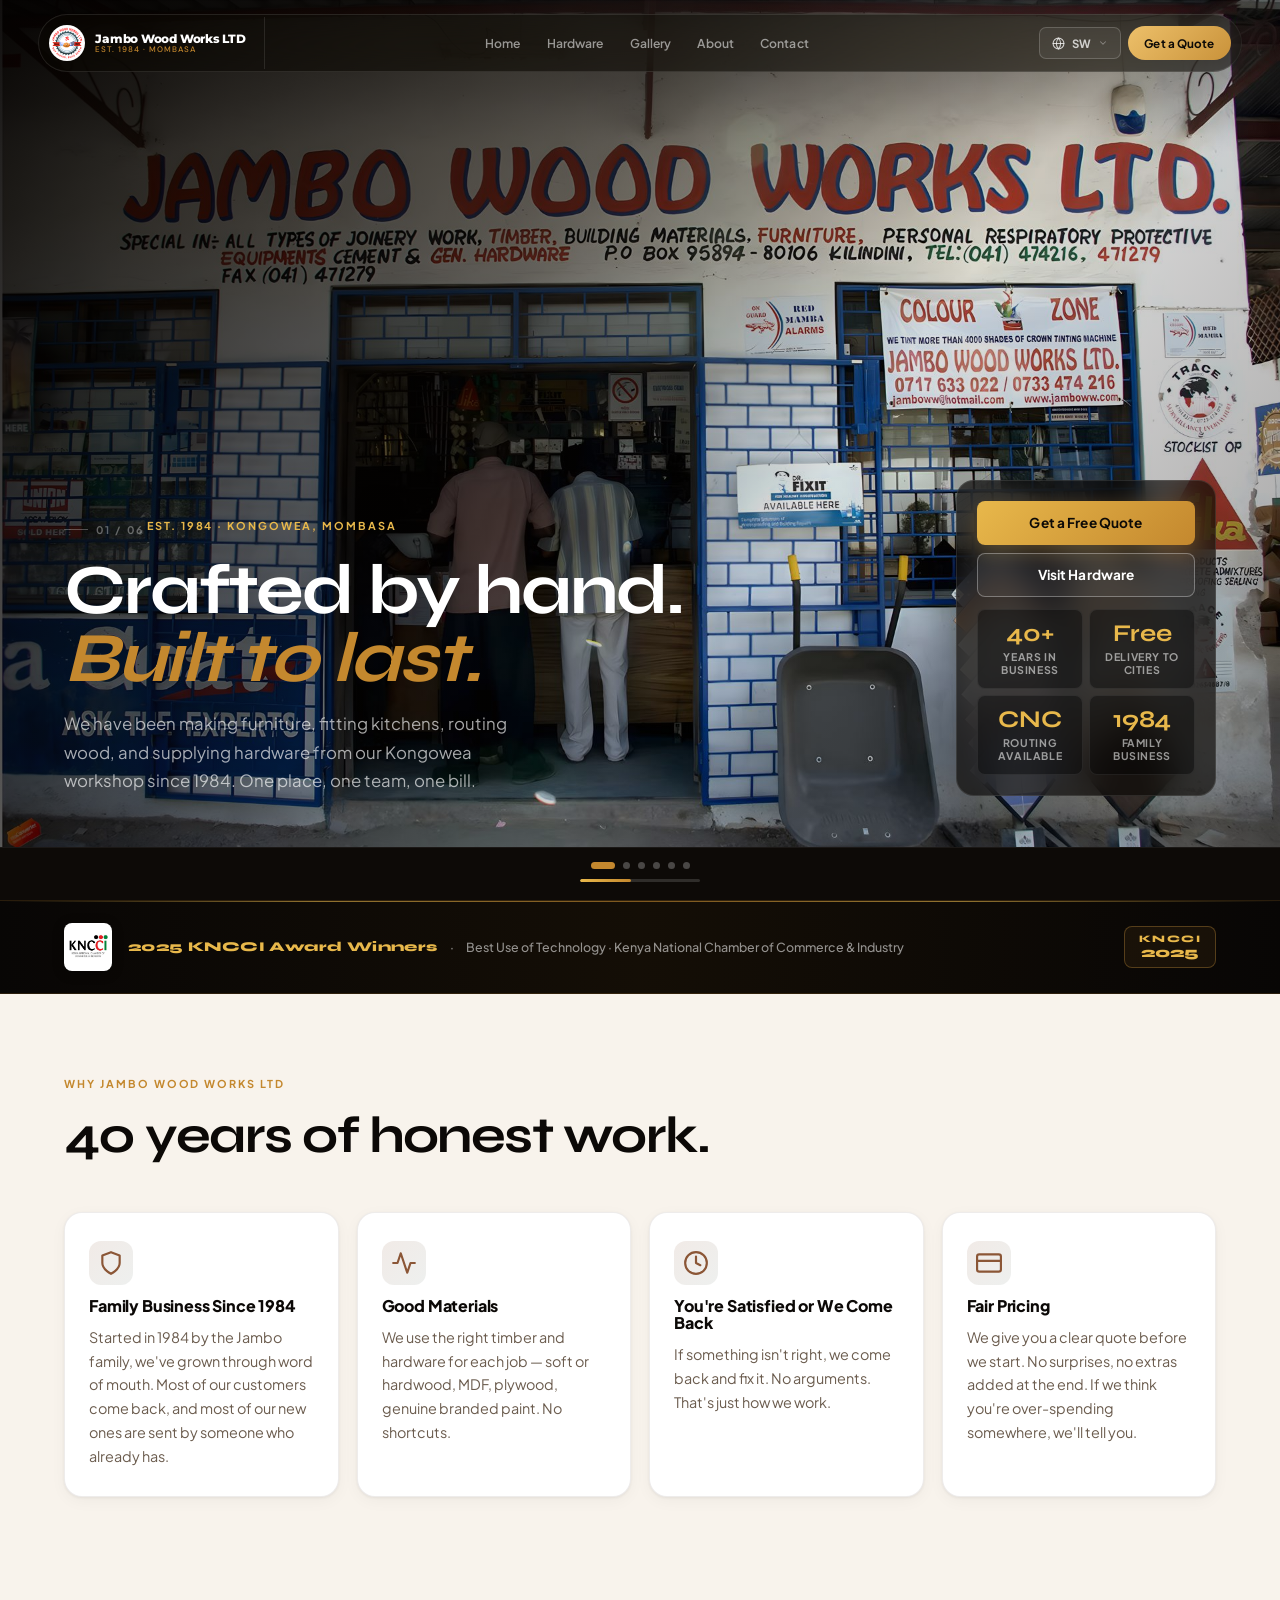
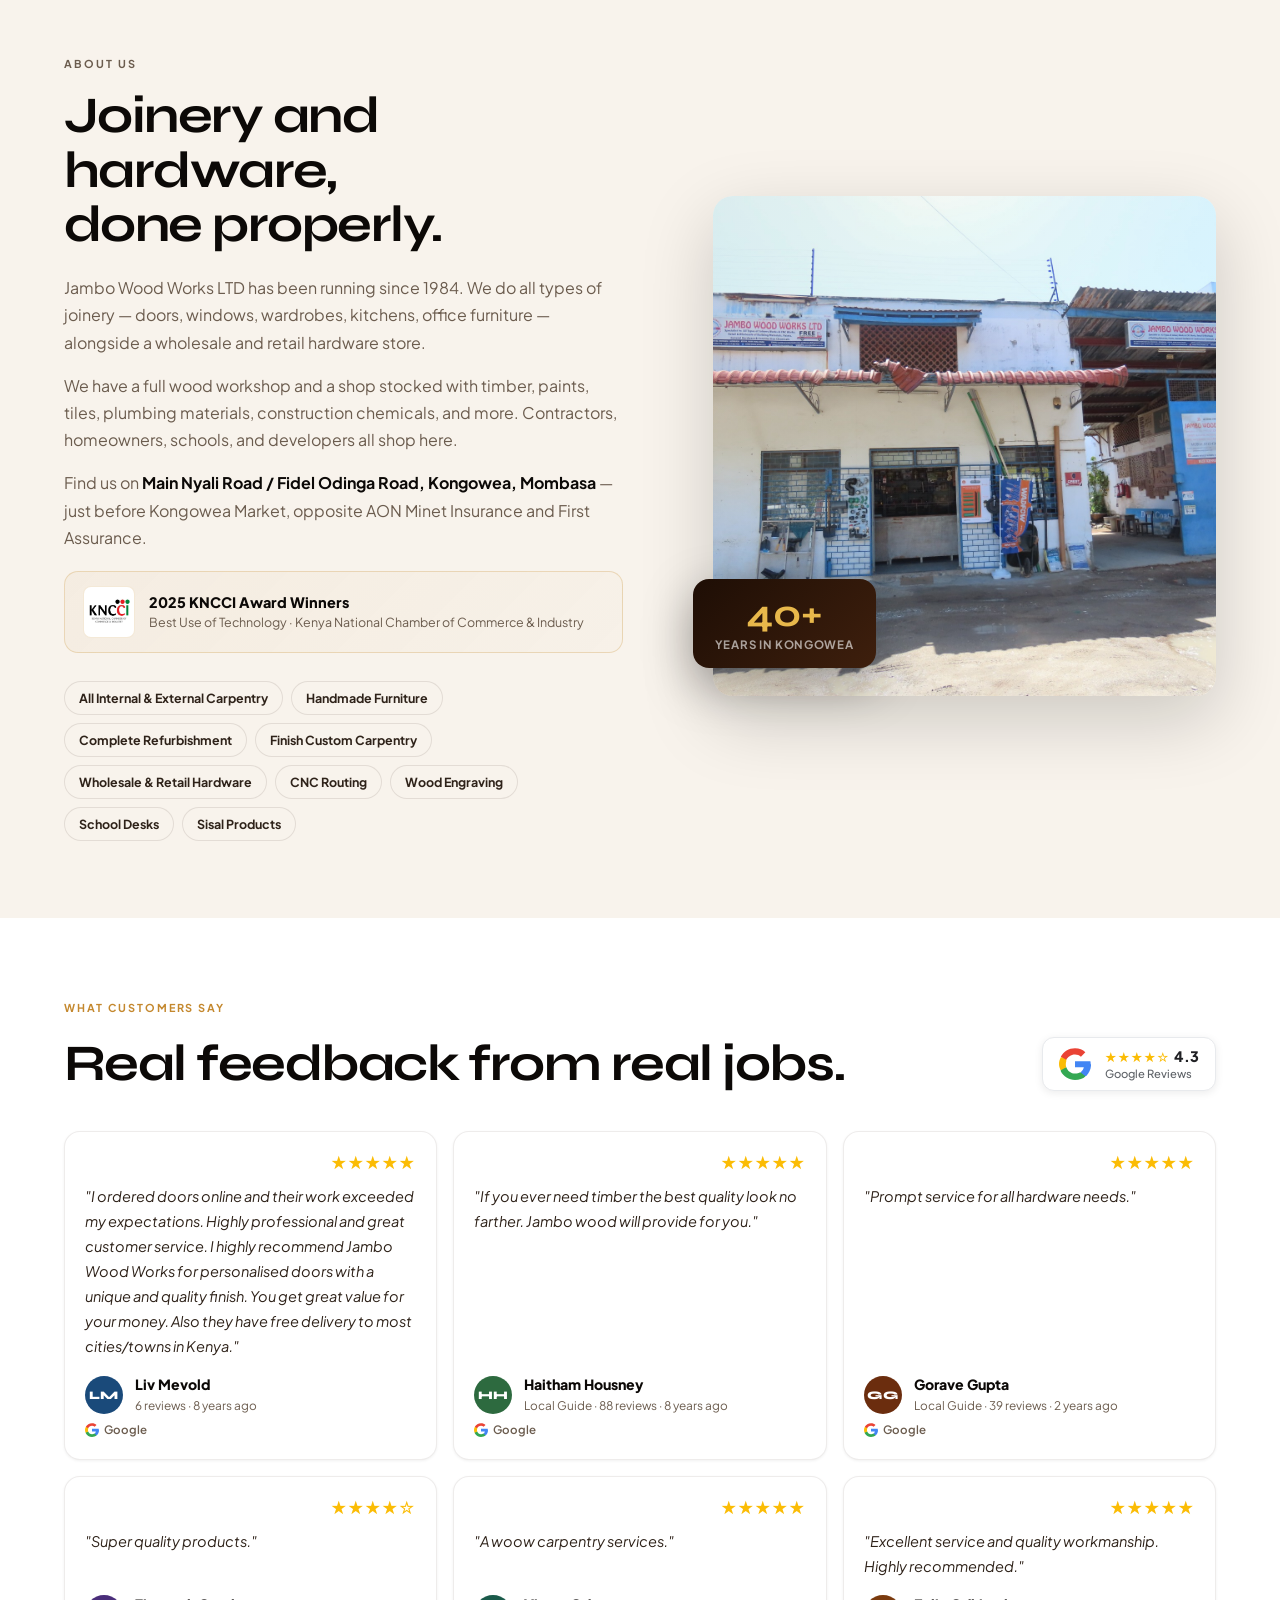
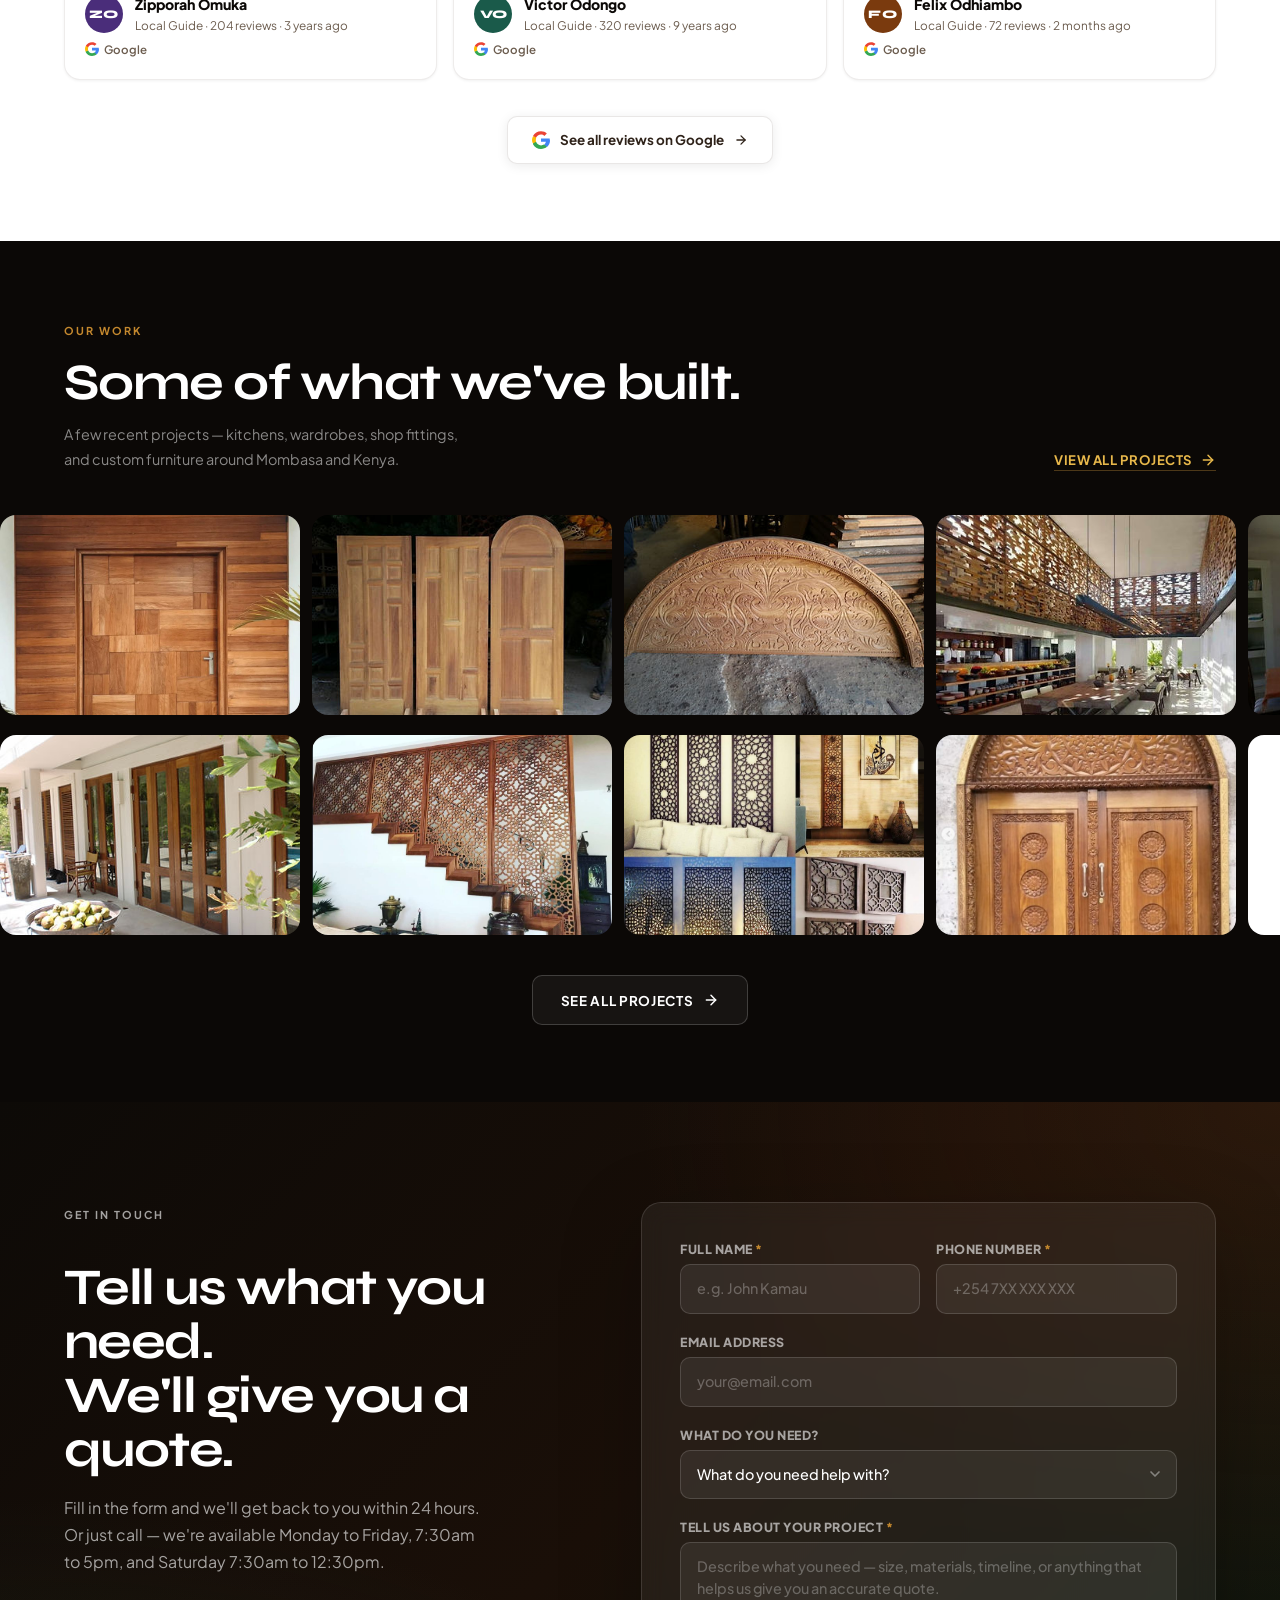
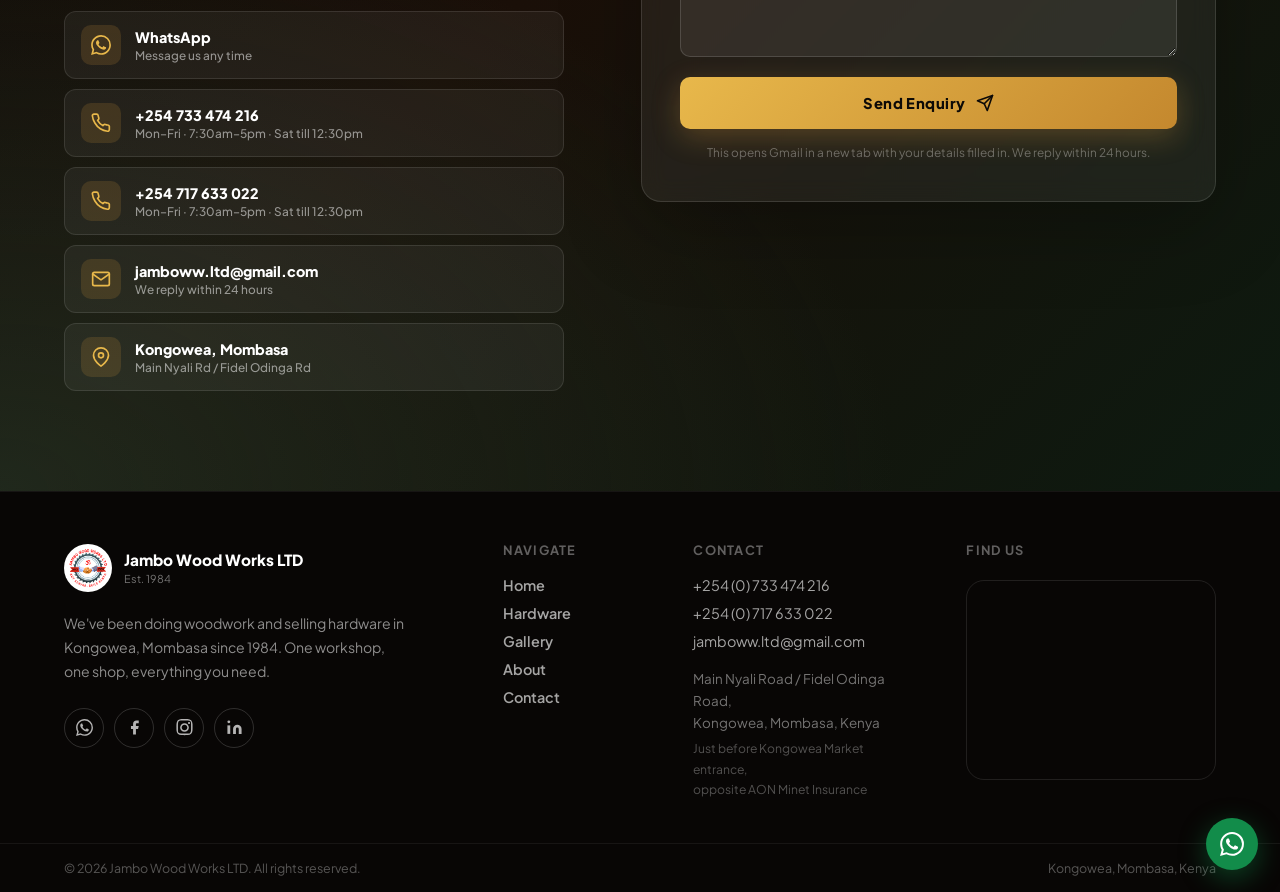
==== commit 88c79392: "Add files via upload" ====
--- a/index.html
+++ b/index.html
@@ -1,971 +1,971 @@
-<!DOCTYPE html>
-<html lang="en">
-  <head>
-    <meta charset="UTF-8" />
-    <meta name="theme-color" content="#8b5636" />
-    <meta name="viewport" content="width=device-width, initial-scale=1.0" />
-    <meta name="description" content="Jambo Wood Works LTD — family business since 1984. Custom joinery, furniture, CNC routing, hardware supply & free delivery to major Kenya cities. Located in Kongowea, Mombasa." />
-    <meta name="keywords" content="woodworking Mombasa, joinery Kenya, custom furniture, kitchen cabinets, wardrobes, hardware supply, timber, CNC routing, Kongowea" />
-    <meta name="author" content="Jambo Wood Works LTD" />
-    <meta property="og:title" content="Jambo Wood Works LTD | Joinery & Hardware Since 1984" />
-    <meta property="og:description" content="Family-run joinery, custom woodwork, CNC routing, computerised paint tinting, and full hardware supply in Mombasa, Kenya. Free delivery to major cities." />
-    <meta property="og:type" content="website" />
-    <meta property="og:url" content="https://jamboww.co.ke/" />
-    <meta property="og:image" content="https://jamboww.co.ke/assets/images/Workshop/workshop.jpg" />
-    <meta name="twitter:card" content="summary_large_image" />
-    <link rel="canonical" href="https://jamboww.co.ke/" />
-    <link rel="icon" type="image/png" href="assets/images/Logo/jambo-logo-2024.png" />
-    <title>Jambo Wood Works LTD | Joinery &amp; Hardware Since 1984 · Mombasa, Kenya</title>
-    <link rel="preconnect" href="https://fonts.googleapis.com" />
-    <link rel="preconnect" href="https://fonts.gstatic.com" crossorigin />
-    <link href="https://fonts.googleapis.com/css2?family=Plus+Jakarta+Sans:ital,wght@0,400;0,500;0,600;0,700;0,800;1,400;1,600;1,700&family=Syne:wght@400;500;600;700;800&display=swap" rel="stylesheet" />
-        <!-- Sitemap reference -->
-    <link rel="sitemap" type="application/xml" href="/sitemap.xml" />
-    <!-- Google Analytics — replace GA_MEASUREMENT_ID with your ID e.g. G-XXXXXXXXXX -->
-    <!-- <script async src="https://www.googletagmanager.com/gtag/js?id=GA_MEASUREMENT_ID"></script>
-    <script>window.dataLayer=window.dataLayer||[];function gtag(){dataLayer.push(arguments);}gtag("js",new Date());gtag("config","GA_MEASUREMENT_ID");</script> -->
-    <link rel="stylesheet" href="assets/css/styles.css?v=41" />
-    <script type="application/ld+json">
-    {
-      "@context": "https://schema.org",
-      "@type": "LocalBusiness",
-      "name": "Jambo Wood Works LTD",
-      "description": "Family business since 1984. Custom joinery, CNC routing, hardware supply, paints and building materials in Mombasa, Kenya.",
-      "url": "https://jamboww.co.ke/",
-      "telephone": ["+254733474216", "+254717633022"],
-      "email": "jamboww.ltd@gmail.com",
-      "address": {
-        "@type": "PostalAddress",
-        "streetAddress": "Main Nyali Road, Fidel Odinga Road, Kongowea",
-        "addressLocality": "Mombasa",
-        "addressCountry": "KE"
-      },
-      "openingHoursSpecification": [{
-        "@type": "OpeningHoursSpecification",
-        "dayOfWeek": ["Monday","Tuesday","Wednesday","Thursday","Friday"],
-        "opens": "07:30",
-        "closes": "17:00"
-      },{
-        "@type": "OpeningHoursSpecification",
-        "dayOfWeek": ["Saturday"],
-        "opens": "07:30",
-        "closes": "12:30"
-      }],
-      "sameAs": [
-        "https://wa.me/message/P3MMDNBS5KIHO1",
-        "https://www.facebook.com/jambowoodworkslimited1984",
-        "https://www.instagram.com/jambowoodworksltd/",
-        "https://www.linkedin.com/in/jambo-wood-works-ltd-514b782a/"
-      ],
-      "foundingDate": "1984",
-      "areaServed": { "@type": "Country", "name": "Kenya" }
-    }
-    </script>
-  </head>
-  <body>
-
-    <!-- ============================================================
-         LOADING SCREEN
-         ============================================================ -->
-    <div class="loader" id="loader" aria-hidden="true" style="display:none">
-      <div class="loader-inner">
-        <video
-          class="loader-video"
-          src="assets/videos/preloader.mp4"
-          id="loader-video"
-          autoplay
-          muted
-          playsinline
-          preload="auto"
-        ></video>
-        <div class="loader-bar"><div class="loader-fill" id="loader-fill"></div></div>
-      </div>
-    </div>
-
-    <!-- ============================================================
-         HEADER
-         ============================================================ -->
-    <header class="site-header" data-header>
-      <a class="brand" href="index.html" aria-label="Jambo Wood Works LTD home">
-        <span class="brand-logo-wrap">
-          <img src="assets/images/Logo/jambo-logo-2024.png" alt="Jambo Wood Works LTD" fetchpriority="high" decoding="async" width="256" height="254" />
-        </span>
-        <span class="brand-text">
-          <strong>Jambo Wood Works LTD</strong><span class="brand-rule" aria-hidden="true"><span></span><span></span><span></span></span><small>Est. 1984 · Mombasa</small>
-        </span>
-      </a>
-
-      <nav class="desktop-nav" aria-label="Primary navigation">
-        <a class="active" href="index.html" data-i18n="nav-home">Home</a>
-        <a href="hardware.html" data-i18n="nav-hardware">Hardware</a>
-        <a href="gallery.html" data-i18n="nav-projects">Gallery</a>
-        <a href="about.html">About</a>
-        <a href="contact.html" data-i18n="nav-contact">Contact</a>
-      </nav>
-
-      <div class="nav-right">
-        <div class="nav-translate" data-translate-wrap>
-          <button class="nav-translate-btn" data-translate-toggle aria-label="Translate">
-            <svg viewBox="0 0 24 24" width="13" height="13" fill="none" stroke="currentColor" stroke-width="2" stroke-linecap="round" stroke-linejoin="round"><circle cx="12" cy="12" r="10"/><line x1="2" y1="12" x2="22" y2="12"/><path d="M12 2a15.3 15.3 0 0 1 4 10 15.3 15.3 0 0 1-4 10 15.3 15.3 0 0 1-4-10 15.3 15.3 0 0 1 4-10z"/></svg>
-            <span data-translate-target>EN</span>
-            <svg class="tl-btn-chevron" viewBox="0 0 24 24" width="10" height="10" fill="none" stroke="currentColor" stroke-width="2.5" stroke-linecap="round" stroke-linejoin="round"><polyline points="6 9 12 15 18 9"/></svg>
-          </button>
-          <div class="nav-translate-dropdown" data-translate-dropdown hidden>
-            <button class="tl-opt tl-active" data-lang="en"><span class="tl-flag">🇬🇧</span><span class="tl-name">English</span><span class="tl-code">EN</span></button>
-            <button class="tl-opt" data-lang="sw"><span class="tl-flag">🇰🇪</span><span class="tl-name">Kiswahili</span><span class="tl-code">SWA</span></button>
-          </div>
-        </div>
-        <a class="nav-cta" href="https://wa.me/message/P3MMDNBS5KIHO1" target="_blank" rel="noreferrer" data-i18n="nav-cta">Get a Quote</a>
-      </div>
-
-      <button class="menu-toggle" type="button" data-menu-toggle aria-label="Open menu" aria-expanded="false">
-        <span></span><span></span>
-      </button>
-    </header>
-
-    <!-- Mobile menu -->
-    <div class="mobile-menu" data-mobile-menu>
-
-      <!-- Top bar: brand left, close right -->
-      <div class="mm-top">
-        <a class="mm-brand" href="index.html">
-          <img src="assets/images/Logo/jambo-logo-2024.png" alt="Jambo Wood Works LTD" loading="lazy" decoding="async" width="256" height="254" />
-          <div>
-            <strong>Jambo Wood Works LTD</strong><small>Est. 1984 · Mombasa</small>
-          </div>
-        </a>
-        <button class="mm-close" data-menu-toggle aria-label="Close menu">
-          <svg viewBox="0 0 24 24" width="18" height="18" fill="none" stroke="currentColor" stroke-width="2.5" stroke-linecap="round"><line x1="18" y1="6" x2="6" y2="18"/><line x1="6" y1="6" x2="18" y2="18"/></svg>
-        </button>
-      </div>
-
-      <!-- Language toggle — small pill below brand -->
-      <div class="mm-lang">
-        <button class="mm-lang-btn" data-translate-toggle aria-label="Switch language">
-          <svg viewBox="0 0 24 24" width="14" height="14" fill="none" stroke="currentColor" stroke-width="2" stroke-linecap="round" stroke-linejoin="round"><circle cx="12" cy="12" r="10"/><line x1="2" y1="12" x2="22" y2="12"/><path d="M12 2a15.3 15.3 0 0 1 4 10 15.3 15.3 0 0 1-4 10 15.3 15.3 0 0 1-4-10 15.3 15.3 0 0 1 4-10z"/></svg>
-          <span data-translate-target>EN</span>
-          <svg viewBox="0 0 24 24" width="10" height="10" fill="none" stroke="currentColor" stroke-width="2.5" stroke-linecap="round" stroke-linejoin="round"><polyline points="6 9 12 15 18 9"/></svg>
-        </button>
-      </div>
-
-      <!-- Centered nav links -->
-      <nav class="mm-nav" aria-label="Mobile navigation">
-        <a href="index.html" data-i18n="nav-home">Home</a>
-        <a href="hardware.html" data-i18n="nav-hardware">Hardware</a>
-        <a href="gallery.html" data-i18n="nav-projects">Gallery</a>
-        <a href="about.html">About</a>
-        <a href="contact.html" data-i18n="nav-contact">Contact</a>
-      </nav>
-
-      <!-- Full-width gold CTA at bottom -->
-      <div class="mm-footer">
-        <a class="mm-cta" href="https://wa.me/message/P3MMDNBS5KIHO1" target="_blank" rel="noreferrer" data-i18n="nav-cta">Get a Quote</a>
-      </div>
-
-    </div>
-
-    <main>
-
-      <!-- ============================================================
-           WORKSHOP SHOWCASE — cinematic 1-at-a-time slideshow / HERO
-           ============================================================ -->
-      <section class="workshop" id="home" data-workshop>
-
-        <!-- Slide stack -->
-        <div class="ws-slides" data-ws-slides>
-
-          <!-- 01 — The Workshop Floor -->
-          <div class="ws-slide is-active" data-anim="wipe-right">
-            <div class="ws-slide-img">
-              <img src="assets/images/Workshop/workshop.jpg" alt="Jambo Wood Works LTD workshop floor" fetchpriority="high" decoding="async" width="1920" height="1280" />
-            </div>
-            <div class="ws-slide-overlay"></div>
-                        <div class="ws-slide-content">
-              <div class="ws-slide-left">
-                <span class="ws-num">01 / 06</span>
-                <p class="label label-light" data-i18n="h01-label">Est. 1984 · Kongowea, Mombasa</p>
-                <h2 data-i18n="h01-h2">Crafted by hand.<br><em>Built to last.</em></h2>
-                <p data-i18n="h01-p">We have been making furniture, fitting kitchens, routing wood, and supplying hardware from our Kongowea workshop since 1984. One place, one team, one bill.</p>
-              </div>
-              <div class="ws-slide-right">
-                <div class="ws-hero-actions">
-                  <a class="btn btn-gold-hero" href="https://wa.me/message/P3MMDNBS5KIHO1" target="_blank" rel="noreferrer" data-i18n="h01-btn1">Get a Free Quote</a>
-                  <a class="btn btn-outline-hero" href="hardware.html" data-i18n="h01-btn2">Visit Hardware</a>
-                </div>
-                <div class="ws-stats">
-                  <div class="ws-stat"><strong>40+</strong><span data-i18n="h01-stat1">Years in Business</span></div>
-                  <div class="ws-stat"><strong>Free</strong><span data-i18n="h01-stat2">Delivery to Cities</span></div>
-                  <div class="ws-stat"><strong>CNC</strong><span data-i18n="h01-stat3">Routing Available</span></div>
-                  <div class="ws-stat"><strong>1984</strong><span data-i18n="h01-stat4">Family Business</span></div>
-                </div>
-              </div>
-            </div>
-          </div>
-
-          <!-- 02 — Hardware Store -->
-          <div class="ws-slide" data-anim="zoom-in">
-            <div class="ws-slide-img">
-              <img src="assets/images/Hardware/Hardware (30).jpeg" alt="Jambo Wood Works hardware store" fetchpriority="high" decoding="async" width="1920" height="1920" />
-            </div>
-            <div class="ws-slide-overlay"></div>
-            <div class="ws-slide-content">
-              <div class="ws-slide-left">
-                <span class="ws-num">02 / 06</span>
-                <p class="label label-light" data-i18n="h02-label">Hardware Store</p>
-                <h2 data-i18n="h02-h2">Everything You Need, In Stock</h2>
-                <p data-i18n="h02-p">From timber and steel profiles to paints, adhesives, tiles, plumbing materials, and construction chemicals — our hardware store has it all under one roof. Wholesale and retail, walk in any day.</p>
-              </div>
-              <div class="ws-slide-right">
-                <div class="ws-hero-actions">
-                  <a class="btn btn-gold-hero" href="hardware.html" data-i18n="h02-btn1">Browse Hardware</a>
-                  <a class="btn btn-outline-hero" href="https://wa.me/message/P3MMDNBS5KIHO1?text=Hi%2C%20I%27d%20like%20to%20enquire%20about%20hardware." target="_blank" rel="noreferrer" data-i18n="h02-btn2">WhatsApp Us</a>
-                </div>
-                <div class="ws-slide-badge">
-                  <svg viewBox="0 0 24 24" width="22" height="22" fill="none" stroke="currentColor" stroke-width="1.8" stroke-linecap="round" stroke-linejoin="round"><rect x="2" y="7" width="20" height="14" rx="2"/><path d="M16 7V5a2 2 0 0 0-2-2h-4a2 2 0 0 0-2 2v2"/><line x1="12" y1="12" x2="12" y2="16"/><line x1="10" y1="14" x2="14" y2="14"/></svg>
-                  <span data-i18n="h02-badge">Timber · Paints · Tiles · Plumbing · Steel Profiles · Construction Chemicals</span>
-                </div>
-              </div>
-            </div>
-          </div>
-
-           <!-- 03 — CNC Routing -->
-<div class="ws-slide" data-anim="slide-up">
-  <div class="ws-slide-img">
-      <img src="assets/images/Workshop/Workshop (45).jpeg" alt="Jambo Wood Works LTD workshop floor" fetchpriority="high" decoding="async" width="1920" height="1280" />
-  </div>
-
-  <div class="ws-slide-overlay"></div>
-
-  <div class="ws-slide-content">
-    <div class="ws-slide-left">
-      <span class="ws-num">03 / 06</span>
-
-      <p class="label label-light" data-i18n="h03-label">
-        CNC Area
-      </p>
-
-      <h2 data-i18n="h03-h2">
-        Precision CNC Routing
-      </h2>
-
-      <p data-i18n="h03-p">
-        Got a design that needs precision cutting? We route wood panels,
-        signs, furniture parts, and decorative pieces to your exact specifications.
-      </p>
-    </div>
-
-    <div class="ws-slide-right">
-      <div class="ws-hero-actions">
-
-        <a
-          class="btn btn-gold-hero"
-          href="https://wa.me/message/P3MMDNBS5KIHO1?text=Hi%2C%20I%27d%20like%20a%20quote%20for%20CNC%20routing."
-          target="_blank"
-          rel="noreferrer"
-          data-i18n="h03-btn1"
-        >
-          Get CNC Quote
-        </a>
-
-        <a
-          class="btn btn-outline-hero"
-          href="#services"
-          data-i18n="h03-btn2"
-        >
-          See All Services
-        </a>
-
-      </div>
-
-      <div class="ws-slide-badge">
-
-        <svg
-          viewBox="0 0 24 24"
-          width="22"
-          height="22"
-          fill="none"
-          stroke="currentColor"
-          stroke-width="1.8"
-          stroke-linecap="round"
-          stroke-linejoin="round"
-        >
-          <circle cx="12" cy="12" r="3"/>
-          <path d="M19.07 4.33a10 10 0 0 1 0 14.14"/>
-          <path d="M4.33 4.33a10 10 0 0 0 0 14.14"/>
-        </svg>
-
-        <span data-i18n="h03-badge">
-          Decorative Panels · Signage · Furniture Parts · Wood Engraving · Custom Shapes
-        </span>
-
-      </div>
-    </div>
-  </div>
-</div>
-
-          <!-- 04 — Paint & Tinting Bay -->
-          <div class="ws-slide" data-anim="wipe-left">
-            <div class="ws-slide-img">
-              <img src="assets/images/Workshop/Workshop (22).jpeg" alt="Workshop and materials" fetchpriority="high" decoding="async" width="1920" height="1920" />
-            </div>
-            <div class="ws-slide-overlay"></div>
-            <div class="ws-slide-content">
-              <div class="ws-slide-left">
-                <span class="ws-num">04 / 06</span>
-                <p class="label label-light" data-i18n="h04-label">Paint Bay</p>
-                <h2 data-i18n="h04-h2">Computerised Paint Tinting</h2>
-                <p data-i18n="h04-p">We carry Sika, Crown Paints, Plascon, Basco, and more. Bring in any colour — a chip, a photo, or a RAL code — and our tinting machine will mix it on the spot.</p>
-              </div>
-              <div class="ws-slide-right">
-                <div class="ws-hero-actions">
-                  <a class="btn btn-gold-hero" href="hardware.html" data-i18n="h04-btn1">Browse Paints</a>
-                  <a class="btn btn-outline-hero" href="https://wa.me/message/P3MMDNBS5KIHO1?text=Hi%2C%20I%27d%20like%20to%20enquire%20about%20paint%20tinting." target="_blank" rel="noreferrer" data-i18n="h04-btn2">Enquire About Tinting</a>
-                </div>
-                <div class="ws-slide-badge">
-                  <svg viewBox="0 0 24 24" width="22" height="22" fill="none" stroke="currentColor" stroke-width="1.8" stroke-linecap="round" stroke-linejoin="round"><path d="M12 22C6.5 22 2 17.5 2 12S6.5 2 12 2s10 4.5 10 10"/><path d="m20 12-8-8"/><path d="M18.4 18.4 22 22"/></svg>
-                  <span data-i18n="h04-badge">Sika · Crown Paints · Plascon · Basco · Any Colour Mixed On-Site</span>
-                </div>
-              </div>
-            </div>
-          </div>
-
-          <!-- 05 — Kitchen & Cabinetry Fitting -->
-          <div class="ws-slide" data-anim="zoom-out">
-            <div class="ws-slide-img">
-              <img src="assets/images/Workshop/Workshop (42).jpeg" alt="Workshop operations" fetchpriority="high" decoding="async" width="1536" height="1152" />
-            </div>
-            <div class="ws-slide-overlay"></div>
-            <div class="ws-slide-content">
-              <div class="ws-slide-left">
-                <span class="ws-num">05 / 06</span>
-                <p class="label label-light" data-i18n="h05-label">Joinery</p>
-                <h2 data-i18n="h05-h2">Kitchen &amp; Cabinet Fitting</h2>
-                <p data-i18n="h05-p">We measure, build, and fit kitchens, wardrobes, office desks, shop counters, and display units. Come to our showroom or we'll visit your site.</p>
-              </div>
-              <div class="ws-slide-right">
-                <div class="ws-hero-actions">
-                  <a class="btn btn-gold-hero" href="https://wa.me/message/P3MMDNBS5KIHO1?text=Hi%2C%20I%27d%20like%20a%20quote%20for%20kitchen%20or%20cabinet%20fitting." target="_blank" rel="noreferrer" data-i18n="h05-btn1">Get a Fitting Quote</a>
-                  <a class="btn btn-outline-hero" href="#services" data-i18n="h05-btn2">View All Services</a>
-                </div>
-                <div class="ws-slide-badge">
-                  <svg viewBox="0 0 24 24" width="22" height="22" fill="none" stroke="currentColor" stroke-width="1.8" stroke-linecap="round" stroke-linejoin="round"><path d="M3 9l9-7 9 7v11a2 2 0 0 1-2 2H5a2 2 0 0 1-2-2z"/><polyline points="9 22 9 12 15 12 15 22"/></svg>
-                  <span data-i18n="h05-badge">Kitchens · Wardrobes · Office Desks · Shop Counters · Display Units</span>
-                </div>
-              </div>
-            </div>
-          </div>
-
-          <!-- 06 — Site Visits & Consultation -->
-          <div class="ws-slide" data-anim="slide-up">
-            <div class="ws-slide-img">
-              <img src="assets/images/Workshop/Workshop (9).jpeg" alt="Workshop and site visits" fetchpriority="high" decoding="async" width="867" height="646" />
-            </div>
-            <div class="ws-slide-overlay"></div>
-            <div class="ws-slide-content">
-              <div class="ws-slide-left">
-                <span class="ws-num">06 / 06</span>
-                <p class="label label-light" data-i18n="h06-label">Site Visits</p>
-                <h2 data-i18n="h06-h2">We Come to You</h2>
-                <p data-i18n="h06-p">Not sure what you need or how much it'll cost? Call us and we'll come to your site, measure up, and give you a straight quote — no charge.</p>
-              </div>
-              <div class="ws-slide-right">
-                <div class="ws-hero-actions">
-                  <a class="btn btn-gold-hero" href="https://wa.me/message/P3MMDNBS5KIHO1?text=Hi%2C%20I%27d%20like%20to%20book%20a%20site%20visit." target="_blank" rel="noreferrer" data-i18n="h06-btn1">Book a Site Visit</a>
-                  <a class="btn btn-outline-hero" href="tel:+254733474216" data-i18n="h06-btn2">Call +254 733 474 216</a>
-                </div>
-                <div class="ws-slide-badge">
-                  <svg viewBox="0 0 24 24" width="22" height="22" fill="none" stroke="currentColor" stroke-width="1.8" stroke-linecap="round" stroke-linejoin="round"><path d="M21 10c0 7-9 13-9 13s-9-6-9-13a9 9 0 0 1 18 0z"/><circle cx="12" cy="10" r="3"/></svg>
-                  <span data-i18n="h06-badge">Free Site Visit · Measurement &amp; Quote · Mombasa &amp; Nationwide</span>
-                </div>
-              </div>
-            </div>
-          </div>
-
-        </div><!-- /ws-slides -->
-
-        <!-- Controls -->
-        <div class="ws-controls">
-          <div class="ws-dots" data-ws-thumbs>
-            <button class="ws-dot is-active" data-index="0" aria-label="Workshop floor"></button>
-            <button class="ws-dot" data-index="1" aria-label="Timber stock"></button>
-            <button class="ws-dot" data-index="2" aria-label="CNC routing"></button>
-            <button class="ws-dot" data-index="3" aria-label="Paint tinting"></button>
-            <button class="ws-dot" data-index="4" aria-label="Cabinet fitting"></button>
-            <button class="ws-dot" data-index="5" aria-label="Site visits"></button>
-          </div>
-          <div class="ws-progress-bar"><div class="ws-progress-fill" data-ws-progress></div></div>
-        </div>
-
-      </section>
-
-      <!-- ============================================================
-           AWARD STRIP
-           ============================================================ -->
-      <div class="award-strip">
-        <div class="award-strip-inner">
-          <img src="assets/images/Logo/kncci.jpg" alt="KNCCI logo" class="award-kncci-logo" loading="lazy" decoding="async" width="606" height="606" />
-          <div class="award-copy">
-            <strong>2025 KNCCI Award Winners</strong>
-            <span class="award-divider" aria-hidden="true">·</span>
-            <span>Best Use of Technology · Kenya National Chamber of Commerce &amp; Industry</span>
-          </div>
-          <div class="award-badge">
-            <span>KNCCI</span>
-            <span>2025</span>
-          </div>
-        </div>
-      </div>
-
-      <!-- ============================================================
-           WHY US
-           ============================================================ -->
-      <section class="why-us" id="services">
-        <div class="why-us-inner">
-          <div class="why-head">
-            <p class="label" data-i18n="why-label">Why Jambo Wood Works LTD</p>
-            <h2 data-i18n="why-h2">40 years of honest work.</h2>
-          </div>
-          <div class="why-grid">
-            <div class="why-card">
-              <div class="why-icon"><svg viewBox="0 0 24 24" width="26" height="26" fill="none" stroke="currentColor" stroke-width="2" stroke-linecap="round" stroke-linejoin="round"><path d="M12 22s8-4 8-10V5l-8-3-8 3v7c0 6 8 10 8 10z"/></svg></div>
-              <h3 data-i18n="why1-h3">Family Business Since 1984</h3>
-              <p data-i18n="why1-p">Started in 1984 by the Jambo family, we've grown through word of mouth. Most of our customers come back, and most of our new ones are sent by someone who already has.</p>
-            </div>
-            <div class="why-card">
-              <div class="why-icon"><svg viewBox="0 0 24 24" width="26" height="26" fill="none" stroke="currentColor" stroke-width="2" stroke-linecap="round" stroke-linejoin="round"><polyline points="22 12 18 12 15 21 9 3 6 12 2 12"/></svg></div>
-              <h3 data-i18n="why2-h3">Good Materials</h3>
-              <p data-i18n="why2-p">We use the right timber and hardware for each job — soft or hardwood, MDF, plywood, genuine branded paint. No shortcuts.</p>
-            </div>
-            <div class="why-card">
-              <div class="why-icon"><svg viewBox="0 0 24 24" width="26" height="26" fill="none" stroke="currentColor" stroke-width="2" stroke-linecap="round" stroke-linejoin="round"><circle cx="12" cy="12" r="10"/><polyline points="12 6 12 12 16 14"/></svg></div>
-              <h3 data-i18n="why3-h3">You're Satisfied or We Come Back</h3>
-              <p data-i18n="why3-p">If something isn't right, we come back and fix it. No arguments. That's just how we work.</p>
-            </div>
-            <div class="why-card">
-              <div class="why-icon"><svg viewBox="0 0 24 24" width="26" height="26" fill="none" stroke="currentColor" stroke-width="2" stroke-linecap="round" stroke-linejoin="round"><rect x="1" y="4" width="22" height="16" rx="2" ry="2"/><line x1="1" y1="10" x2="23" y2="10"/></svg></div>
-              <h3 data-i18n="why4-h3">Fair Pricing</h3>
-              <p data-i18n="why4-p">We give you a clear quote before we start. No surprises, no extras added at the end. If we think you're over-spending somewhere, we'll tell you.</p>
-            </div>
-          </div>
-        </div>
-      </section>
-
-      <!-- ============================================================
-           ABOUT
-           ============================================================ -->
-      <section class="about-section" id="about">
-        <div class="about-inner">
-          <div class="about-copy">
-            <p class="label" data-i18n="about-label">About Us</p>
-            <h2 data-i18n="about-h2">Joinery and hardware,<br>done properly.</h2>
-            <p data-i18n="about-p1">Jambo Wood Works LTD has been running since 1984. We do all types of joinery — doors, windows, wardrobes, kitchens, office furniture — alongside a wholesale and retail hardware store.</p>
-            <p data-i18n="about-p2">We have a full wood workshop and a shop stocked with timber, paints, tiles, plumbing materials, construction chemicals, and more. Contractors, homeowners, schools, and developers all shop here.</p>
-            <p data-i18n="about-p3">Find us on <strong>Main Nyali Road / Fidel Odinga Road, Kongowea, Mombasa</strong> — just before Kongowea Market, opposite AON Minet Insurance and First Assurance.</p>
-
-            <div class="about-award">
-              <img src="assets/images/Logo/kncci.jpg" alt="KNCCI logo" class="about-award-logo" loading="lazy" decoding="async" width="606" height="606" />
-              <div class="about-award-text">
-                <strong>2025 KNCCI Award Winners</strong>
-                <span>Best Use of Technology · Kenya National Chamber of Commerce &amp; Industry</span>
-              </div>
-            </div>
-
-            <div class="about-tags">
-              <span>All Internal &amp; External Carpentry</span>
-              <span>Handmade Furniture</span>
-              <span>Complete Refurbishment</span>
-              <span>Finish Custom Carpentry</span>
-              <span>Wholesale &amp; Retail Hardware</span>
-              <span>CNC Routing</span>
-              <span>Wood Engraving</span>
-              <span>School Desks</span>
-              <span>Sisal Products</span>
-            </div>
-          </div>
-          <div class="about-image-stack">
-            <div class="about-img-main">
-              <img src="assets/images/Workshop/Workshop (10).jpeg" alt="Jambo Wood Works LTD workshop" loading="lazy" decoding="async" width="867" height="860" />
-            </div>
-            <div class="about-img-badge">
-              <strong>40+</strong>
-              <span data-i18n="about-badge-span">Years in Kongowea</span>
-            </div>
-          </div>
-        </div>
-      </section>
-
-      <!-- ============================================================
-           CUSTOMER REVIEWS
-           ============================================================ -->
-      <section class="reviews-section">
-        <div class="reviews-inner">
-
-          <div class="reviews-head">
-            <div class="reviews-head-left">
-              <p class="label">What Customers Say</p>
-              <h2>Real feedback from real jobs.</h2>
-            </div>
-            <a class="reviews-google-badge" href="https://www.google.com/search?q=Jambo+Wood+Works+Ltd+Kongowea+Mombasa" target="_blank" rel="noreferrer" aria-label="View on Google Reviews">
-              <svg class="google-logo" viewBox="0 0 48 48" xmlns="http://www.w3.org/2000/svg" aria-hidden="true">
-                <path fill="#4285F4" d="M47.5 24.5c0-1.6-.1-3.2-.4-4.7H24v9h13.2c-.6 3-2.3 5.5-4.3 7.2v6h7.9c4.6-4.3 7.3-10.6 7.3-17.5z"/>
-                <path fill="#34A853" d="M24 48c6.5 0 11.9-2.1 15.9-5.8l-7.9-6c-2.1 1.4-4.8 2.2-7.9 2.2-6.1 0-11.3-4.1-13.1-9.6H2.7v6.2C6.7 42.9 14.8 48 24 48z"/>
-                <path fill="#FBBC05" d="M10.9 28.8c-.5-1.4-.7-2.9-.7-4.4s.3-3 .7-4.4v-6.2H2.7C1 17.2 0 20.5 0 24s1 6.8 2.7 9.2l8.2-4.4z"/>
-                <path fill="#EA4335" d="M24 9.6c3.4 0 6.5 1.2 8.9 3.5l6.6-6.6C35.9 2.8 30.5.5 24 .5 14.8.5 6.7 5.6 2.7 13.2l8.2 4.4C12.7 13.7 17.9 9.6 24 9.6z"/>
-              </svg>
-              <div class="google-badge-info">
-                <div class="google-stars">
-                  <span>★★★★☆</span>
-                  <strong>4.3</strong>
-                </div>
-                <span class="google-count">Google Reviews</span>
-              </div>
-            </a>
-          </div>
-
-          <div class="reviews-grid">
-
-            <article class="review-card">
-              <div class="review-stars" aria-label="5 out of 5 stars">★★★★★</div>
-              <p class="review-text">"I ordered doors online and their work exceeded my expectations. Highly professional and great customer service. I highly recommend Jambo Wood Works for personalised doors with a unique and quality finish. You get great value for your money. Also they have free delivery to most cities/towns in Kenya."</p>
-              <div class="review-author">
-                <div class="review-avatar" style="background: #1a4a7a;">LM</div>
-                <div>
-                  <strong>Liv Mevold</strong>
-                  <span>6 reviews · 8 years ago</span>
-                </div>
-              </div>
-              <div class="review-source">
-                <svg viewBox="0 0 48 48" width="14" height="14" xmlns="http://www.w3.org/2000/svg" aria-hidden="true"><path fill="#4285F4" d="M47.5 24.5c0-1.6-.1-3.2-.4-4.7H24v9h13.2c-.6 3-2.3 5.5-4.3 7.2v6h7.9c4.6-4.3 7.3-10.6 7.3-17.5z"/><path fill="#34A853" d="M24 48c6.5 0 11.9-2.1 15.9-5.8l-7.9-6c-2.1 1.4-4.8 2.2-7.9 2.2-6.1 0-11.3-4.1-13.1-9.6H2.7v6.2C6.7 42.9 14.8 48 24 48z"/><path fill="#FBBC05" d="M10.9 28.8c-.5-1.4-.7-2.9-.7-4.4s.3-3 .7-4.4v-6.2H2.7C1 17.2 0 20.5 0 24s1 6.8 2.7 9.2l8.2-4.4z"/><path fill="#EA4335" d="M24 9.6c3.4 0 6.5 1.2 8.9 3.5l6.6-6.6C35.9 2.8 30.5.5 24 .5 14.8.5 6.7 5.6 2.7 13.2l8.2 4.4C12.7 13.7 17.9 9.6 24 9.6z"/></svg>
-                <span>Google</span>
-              </div>
-            </article>
-
-            <article class="review-card">
-              <div class="review-stars" aria-label="5 out of 5 stars">★★★★★</div>
-              <p class="review-text">"If you ever need timber the best quality look no farther. Jambo wood will provide for you."</p>
-              <div class="review-author">
-                <div class="review-avatar" style="background: #2d6a3f;">HH</div>
-                <div>
-                  <strong>Haitham Housney</strong>
-                  <span>Local Guide · 88 reviews · 8 years ago</span>
-                </div>
-              </div>
-              <div class="review-source">
-                <svg viewBox="0 0 48 48" width="14" height="14" xmlns="http://www.w3.org/2000/svg" aria-hidden="true"><path fill="#4285F4" d="M47.5 24.5c0-1.6-.1-3.2-.4-4.7H24v9h13.2c-.6 3-2.3 5.5-4.3 7.2v6h7.9c4.6-4.3 7.3-10.6 7.3-17.5z"/><path fill="#34A853" d="M24 48c6.5 0 11.9-2.1 15.9-5.8l-7.9-6c-2.1 1.4-4.8 2.2-7.9 2.2-6.1 0-11.3-4.1-13.1-9.6H2.7v6.2C6.7 42.9 14.8 48 24 48z"/><path fill="#FBBC05" d="M10.9 28.8c-.5-1.4-.7-2.9-.7-4.4s.3-3 .7-4.4v-6.2H2.7C1 17.2 0 20.5 0 24s1 6.8 2.7 9.2l8.2-4.4z"/><path fill="#EA4335" d="M24 9.6c3.4 0 6.5 1.2 8.9 3.5l6.6-6.6C35.9 2.8 30.5.5 24 .5 14.8.5 6.7 5.6 2.7 13.2l8.2 4.4C12.7 13.7 17.9 9.6 24 9.6z"/></svg>
-                <span>Google</span>
-              </div>
-            </article>
-
-            <article class="review-card">
-              <div class="review-stars" aria-label="5 out of 5 stars">★★★★★</div>
-              <p class="review-text">"Prompt service for all hardware needs."</p>
-              <div class="review-author">
-                <div class="review-avatar" style="background: #6b2d0e;">GG</div>
-                <div>
-                  <strong>Gorave Gupta</strong>
-                  <span>Local Guide · 39 reviews · 2 years ago</span>
-                </div>
-              </div>
-              <div class="review-source">
-                <svg viewBox="0 0 48 48" width="14" height="14" xmlns="http://www.w3.org/2000/svg" aria-hidden="true"><path fill="#4285F4" d="M47.5 24.5c0-1.6-.1-3.2-.4-4.7H24v9h13.2c-.6 3-2.3 5.5-4.3 7.2v6h7.9c4.6-4.3 7.3-10.6 7.3-17.5z"/><path fill="#34A853" d="M24 48c6.5 0 11.9-2.1 15.9-5.8l-7.9-6c-2.1 1.4-4.8 2.2-7.9 2.2-6.1 0-11.3-4.1-13.1-9.6H2.7v6.2C6.7 42.9 14.8 48 24 48z"/><path fill="#FBBC05" d="M10.9 28.8c-.5-1.4-.7-2.9-.7-4.4s.3-3 .7-4.4v-6.2H2.7C1 17.2 0 20.5 0 24s1 6.8 2.7 9.2l8.2-4.4z"/><path fill="#EA4335" d="M24 9.6c3.4 0 6.5 1.2 8.9 3.5l6.6-6.6C35.9 2.8 30.5.5 24 .5 14.8.5 6.7 5.6 2.7 13.2l8.2 4.4C12.7 13.7 17.9 9.6 24 9.6z"/></svg>
-                <span>Google</span>
-              </div>
-            </article>
-
-            <article class="review-card">
-              <div class="review-stars" aria-label="4 out of 5 stars">★★★★☆</div>
-              <p class="review-text">"Super quality products."</p>
-              <div class="review-author">
-                <div class="review-avatar" style="background: #4a2d7a;">ZO</div>
-                <div>
-                  <strong>Zipporah Omuka</strong>
-                  <span>Local Guide · 204 reviews · 3 years ago</span>
-                </div>
-              </div>
-              <div class="review-source">
-                <svg viewBox="0 0 48 48" width="14" height="14" xmlns="http://www.w3.org/2000/svg" aria-hidden="true"><path fill="#4285F4" d="M47.5 24.5c0-1.6-.1-3.2-.4-4.7H24v9h13.2c-.6 3-2.3 5.5-4.3 7.2v6h7.9c4.6-4.3 7.3-10.6 7.3-17.5z"/><path fill="#34A853" d="M24 48c6.5 0 11.9-2.1 15.9-5.8l-7.9-6c-2.1 1.4-4.8 2.2-7.9 2.2-6.1 0-11.3-4.1-13.1-9.6H2.7v6.2C6.7 42.9 14.8 48 24 48z"/><path fill="#FBBC05" d="M10.9 28.8c-.5-1.4-.7-2.9-.7-4.4s.3-3 .7-4.4v-6.2H2.7C1 17.2 0 20.5 0 24s1 6.8 2.7 9.2l8.2-4.4z"/><path fill="#EA4335" d="M24 9.6c3.4 0 6.5 1.2 8.9 3.5l6.6-6.6C35.9 2.8 30.5.5 24 .5 14.8.5 6.7 5.6 2.7 13.2l8.2 4.4C12.7 13.7 17.9 9.6 24 9.6z"/></svg>
-                <span>Google</span>
-              </div>
-            </article>
-
-            <article class="review-card">
-              <div class="review-stars" aria-label="5 out of 5 stars">★★★★★</div>
-              <p class="review-text">"A woow carpentry services."</p>
-              <div class="review-author">
-                <div class="review-avatar" style="background: #1a5a4a;">VO</div>
-                <div>
-                  <strong>Victor Odongo</strong>
-                  <span>Local Guide · 320 reviews · 9 years ago</span>
-                </div>
-              </div>
-              <div class="review-source">
-                <svg viewBox="0 0 48 48" width="14" height="14" xmlns="http://www.w3.org/2000/svg" aria-hidden="true"><path fill="#4285F4" d="M47.5 24.5c0-1.6-.1-3.2-.4-4.7H24v9h13.2c-.6 3-2.3 5.5-4.3 7.2v6h7.9c4.6-4.3 7.3-10.6 7.3-17.5z"/><path fill="#34A853" d="M24 48c6.5 0 11.9-2.1 15.9-5.8l-7.9-6c-2.1 1.4-4.8 2.2-7.9 2.2-6.1 0-11.3-4.1-13.1-9.6H2.7v6.2C6.7 42.9 14.8 48 24 48z"/><path fill="#FBBC05" d="M10.9 28.8c-.5-1.4-.7-2.9-.7-4.4s.3-3 .7-4.4v-6.2H2.7C1 17.2 0 20.5 0 24s1 6.8 2.7 9.2l8.2-4.4z"/><path fill="#EA4335" d="M24 9.6c3.4 0 6.5 1.2 8.9 3.5l6.6-6.6C35.9 2.8 30.5.5 24 .5 14.8.5 6.7 5.6 2.7 13.2l8.2 4.4C12.7 13.7 17.9 9.6 24 9.6z"/></svg>
-                <span>Google</span>
-              </div>
-            </article>
-
-            <article class="review-card">
-              <div class="review-stars" aria-label="5 out of 5 stars">★★★★★</div>
-              <p class="review-text">"Excellent service and quality workmanship. Highly recommended."</p>
-              <div class="review-author">
-                <div class="review-avatar" style="background: #7a3a0e;">FO</div>
-                <div>
-                  <strong>Felix Odhiambo</strong>
-                  <span>Local Guide · 72 reviews · 2 months ago</span>
-                </div>
-              </div>
-              <div class="review-source">
-                <svg viewBox="0 0 48 48" width="14" height="14" xmlns="http://www.w3.org/2000/svg" aria-hidden="true"><path fill="#4285F4" d="M47.5 24.5c0-1.6-.1-3.2-.4-4.7H24v9h13.2c-.6 3-2.3 5.5-4.3 7.2v6h7.9c4.6-4.3 7.3-10.6 7.3-17.5z"/><path fill="#34A853" d="M24 48c6.5 0 11.9-2.1 15.9-5.8l-7.9-6c-2.1 1.4-4.8 2.2-7.9 2.2-6.1 0-11.3-4.1-13.1-9.6H2.7v6.2C6.7 42.9 14.8 48 24 48z"/><path fill="#FBBC05" d="M10.9 28.8c-.5-1.4-.7-2.9-.7-4.4s.3-3 .7-4.4v-6.2H2.7C1 17.2 0 20.5 0 24s1 6.8 2.7 9.2l8.2-4.4z"/><path fill="#EA4335" d="M24 9.6c3.4 0 6.5 1.2 8.9 3.5l6.6-6.6C35.9 2.8 30.5.5 24 .5 14.8.5 6.7 5.6 2.7 13.2l8.2 4.4C12.7 13.7 17.9 9.6 24 9.6z"/></svg>
-                <span>Google</span>
-              </div>
-            </article>
-
-          </div><!-- /reviews-grid -->
-
-          <div class="reviews-footer">
-            <a class="reviews-view-more" href="https://www.google.com/search?q=Jambo+Wood+Works+Ltd+Kongowea+Mombasa" target="_blank" rel="noreferrer">
-              <svg viewBox="0 0 48 48" width="18" height="18" xmlns="http://www.w3.org/2000/svg" aria-hidden="true"><path fill="#4285F4" d="M47.5 24.5c0-1.6-.1-3.2-.4-4.7H24v9h13.2c-.6 3-2.3 5.5-4.3 7.2v6h7.9c4.6-4.3 7.3-10.6 7.3-17.5z"/><path fill="#34A853" d="M24 48c6.5 0 11.9-2.1 15.9-5.8l-7.9-6c-2.1 1.4-4.8 2.2-7.9 2.2-6.1 0-11.3-4.1-13.1-9.6H2.7v6.2C6.7 42.9 14.8 48 24 48z"/><path fill="#FBBC05" d="M10.9 28.8c-.5-1.4-.7-2.9-.7-4.4s.3-3 .7-4.4v-6.2H2.7C1 17.2 0 20.5 0 24s1 6.8 2.7 9.2l8.2-4.4z"/><path fill="#EA4335" d="M24 9.6c3.4 0 6.5 1.2 8.9 3.5l6.6-6.6C35.9 2.8 30.5.5 24 .5 14.8.5 6.7 5.6 2.7 13.2l8.2 4.4C12.7 13.7 17.9 9.6 24 9.6z"/></svg>
-              See all reviews on Google
-              <svg viewBox="0 0 24 24" width="14" height="14" fill="none" stroke="currentColor" stroke-width="2.2" stroke-linecap="round" stroke-linejoin="round" aria-hidden="true"><path d="M5 12h14"/><path d="m12 5 7 7-7 7"/></svg>
-            </a>
-          </div>
-
-        </div>
-      </section>
-
-      <!-- ============================================================
-           FEATURED PROJECTS — dual marquee rows
-           ============================================================ -->
-      <section class="projects-section" id="projects">
-        <div class="projects-inner">
-          <div class="projects-head">
-            <div>
-              <p class="label" data-i18n="proj-label">Our Work</p>
-              <h2 data-i18n="proj-h2">Some of what we've built.</h2>
-              <p data-i18n="proj-sub">A few recent projects — kitchens, wardrobes, shop fittings, and custom furniture around Mombasa and Kenya.</p>
-            </div>
-            <a class="projects-view-all" href="gallery.html" data-i18n="proj-view-all">
-              View all projects
-              <svg viewBox="0 0 24 24" width="16" height="16" fill="none" stroke="currentColor" stroke-width="2.2" stroke-linecap="round" stroke-linejoin="round" aria-hidden="true"><path d="M5 12h14"/><path d="m12 5 7 7-7 7"/></svg>
-            </a>
-          </div>
-        </div>
-
-        <!-- Row 1 — scrolls RIGHT (projects 1–9) -->
-        <div class="proj-marquee-row">
-          <div class="proj-marquee-track proj-marquee-right">
-            <a class="proj-tile" href="gallery.html"><img src="assets/images/Projects/project-1.jpg"  alt="Project" loading="lazy" decoding="async" width="866" height="868" /></a>
-            <a class="proj-tile" href="gallery.html"><img src="assets/images/Projects/project-2.jpg"  alt="Project" loading="lazy" decoding="async" width="384" height="288" /></a>
-            <a class="proj-tile" href="gallery.html"><img src="assets/images/Projects/project-3.jpg"  alt="Project" loading="lazy" decoding="async" width="384" height="288" /></a>
-            <a class="proj-tile" href="gallery.html"><img src="assets/images/Projects/project-4.jpg"  alt="Project" loading="lazy" decoding="async" width="384" height="516" /></a>
-            <a class="proj-tile" href="gallery.html"><img src="assets/images/Projects/project-5.jpg"  alt="Project" loading="lazy" decoding="async" width="384" height="288" /></a>
-            <a class="proj-tile" href="gallery.html"><img src="assets/images/Projects/project-6.jpg"  alt="Project" loading="lazy" decoding="async" width="384" height="308" /></a>
-            <a class="proj-tile" href="gallery.html"><img src="assets/images/Projects/project-7.jpg"  alt="Project" loading="lazy" decoding="async" width="384" height="288" /></a>
-            <a class="proj-tile" href="gallery.html"><img src="assets/images/Projects/project-8.jpg"  alt="Project" loading="lazy" decoding="async" width="384" height="469" /></a>
-            <a class="proj-tile" href="gallery.html"><img src="assets/images/Projects/project-9.jpg"  alt="Project" loading="lazy" decoding="async" width="1536" height="1152" /></a>
-            <!-- seamless duplicate -->
-            <a class="proj-tile" href="gallery.html" aria-hidden="true"><img src="assets/images/Projects/project-1.jpg"  alt="" loading="lazy" decoding="async" width="866" height="868" /></a>
-            <a class="proj-tile" href="gallery.html" aria-hidden="true"><img src="assets/images/Projects/project-2.jpg"  alt="" loading="lazy" decoding="async" width="384" height="288" /></a>
-            <a class="proj-tile" href="gallery.html" aria-hidden="true"><img src="assets/images/Projects/project-3.jpg"  alt="" loading="lazy" decoding="async" width="384" height="288" /></a>
-            <a class="proj-tile" href="gallery.html" aria-hidden="true"><img src="assets/images/Projects/project-4.jpg"  alt="" loading="lazy" decoding="async" width="384" height="516" /></a>
-            <a class="proj-tile" href="gallery.html" aria-hidden="true"><img src="assets/images/Projects/project-5.jpg"  alt="" loading="lazy" decoding="async" width="384" height="288" /></a>
-            <a class="proj-tile" href="gallery.html" aria-hidden="true"><img src="assets/images/Projects/project-6.jpg"  alt="" loading="lazy" decoding="async" width="384" height="308" /></a>
-            <a class="proj-tile" href="gallery.html" aria-hidden="true"><img src="assets/images/Projects/project-7.jpg"  alt="" loading="lazy" decoding="async" width="384" height="288" /></a>
-            <a class="proj-tile" href="gallery.html" aria-hidden="true"><img src="assets/images/Projects/project-8.jpg"  alt="" loading="lazy" decoding="async" width="384" height="469" /></a>
-            <a class="proj-tile" href="gallery.html" aria-hidden="true"><img src="assets/images/Projects/project-9.jpg"  alt="" loading="lazy" decoding="async" width="1536" height="1152" /></a>
-          </div>
-        </div>
-
-        <!-- Row 2 — scrolls LEFT (projects 10–17) -->
-        <div class="proj-marquee-row">
-          <div class="proj-marquee-track proj-marquee-left">
-            <a class="proj-tile" href="gallery.html"><img src="assets/images/Projects/project-10.jpg" alt="Project" loading="lazy" decoding="async" width="384" height="288" /></a>
-            <a class="proj-tile" href="gallery.html"><img src="assets/images/Projects/project-11.jpg" alt="Project" loading="lazy" decoding="async" width="867" height="646" /></a>
-            <a class="proj-tile" href="gallery.html"><img src="assets/images/Projects/project-12.jpg" alt="Project" loading="lazy" decoding="async" width="863" height="846" /></a>
-            <a class="proj-tile" href="gallery.html"><img src="assets/images/Projects/project-13.jpg" alt="Project" loading="lazy" decoding="async" width="691" height="865" /></a>
-            <a class="proj-tile" href="gallery.html"><img src="assets/images/Projects/project-14.jpg" alt="Project" loading="lazy" decoding="async" width="862" height="866" /></a>
-            <a class="proj-tile" href="gallery.html"><img src="assets/images/Projects/project-15.jpg" alt="Project" loading="lazy" decoding="async" width="1400" height="1059" /></a>
-            <a class="proj-tile" href="gallery.html"><img src="assets/images/Projects/project-16.jpg" alt="Project" loading="lazy" decoding="async" width="1400" height="1206" /></a>
-            <a class="proj-tile" href="gallery.html"><img src="assets/images/Projects/project-17.jpg" alt="Project" loading="lazy" decoding="async" width="1400" height="1400" /></a>
-            <!-- seamless duplicate -->
-            <a class="proj-tile" href="gallery.html" aria-hidden="true"><img src="assets/images/Projects/project-10.jpg" alt="" loading="lazy" decoding="async" width="384" height="288" /></a>
-            <a class="proj-tile" href="gallery.html" aria-hidden="true"><img src="assets/images/Projects/project-11.jpg" alt="" loading="lazy" decoding="async" width="867" height="646" /></a>
-            <a class="proj-tile" href="gallery.html" aria-hidden="true"><img src="assets/images/Projects/project-12.jpg" alt="" loading="lazy" decoding="async" width="863" height="846" /></a>
-            <a class="proj-tile" href="gallery.html" aria-hidden="true"><img src="assets/images/Projects/project-13.jpg" alt="" loading="lazy" decoding="async" width="691" height="865" /></a>
-            <a class="proj-tile" href="gallery.html" aria-hidden="true"><img src="assets/images/Projects/project-14.jpg" alt="" loading="lazy" decoding="async" width="862" height="866" /></a>
-            <a class="proj-tile" href="gallery.html" aria-hidden="true"><img src="assets/images/Projects/project-15.jpg" alt="" loading="lazy" decoding="async" width="1400" height="1059" /></a>
-            <a class="proj-tile" href="gallery.html" aria-hidden="true"><img src="assets/images/Projects/project-16.jpg" alt="" loading="lazy" decoding="async" width="1400" height="1206" /></a>
-            <a class="proj-tile" href="gallery.html" aria-hidden="true"><img src="assets/images/Projects/project-17.jpg" alt="" loading="lazy" decoding="async" width="1400" height="1400" /></a>
-          </div>
-        </div>
-
-        <div class="projects-cta">
-          <a class="btn-projects-more" href="gallery.html">
-            See All Projects
-            <svg viewBox="0 0 24 24" width="16" height="16" fill="none" stroke="currentColor" stroke-width="2.2" stroke-linecap="round" stroke-linejoin="round" aria-hidden="true"><path d="M5 12h14"/><path d="m12 5 7 7-7 7"/></svg>
-          </a>
-        </div>
-      </section>
-            <!-- ============================================================
-           CONTACT / ENQUIRY FORM
-           ============================================================ -->
-      <section class="contact-section" id="quote">
-        <div class="contact-inner">
-
-          <!-- Left — copy + quick contacts -->
-          <div class="contact-copy">
-            <p class="label label-light" data-i18n="contact-label">Get in Touch</p>
-            <h2 data-i18n="contact-h2">Tell us what you need.<br>We'll give you a quote.</h2>
-            <p data-i18n="contact-p">Fill in the form and we'll get back to you within 24 hours. Or just call — we're available Monday to Friday, 7:30am to 5pm, and Saturday 7:30am to 12:30pm.</p>
-
-            <div class="contact-details">
-              <a class="contact-detail" href="https://wa.me/message/P3MMDNBS5KIHO1" target="_blank" rel="noreferrer">
-                <span class="contact-icon">
-                  <svg viewBox="0 0 24 24" width="20" height="20" fill="currentColor" aria-hidden="true"><path d="M17.472 14.382c-.297-.149-1.758-.867-2.03-.967-.273-.099-.471-.148-.67.15-.197.297-.767.966-.94 1.164-.173.199-.347.223-.644.075-.297-.15-1.255-.463-2.39-1.475-.883-.788-1.48-1.761-1.653-2.059-.173-.297-.018-.458.13-.606.134-.133.298-.347.446-.52.149-.174.198-.298.298-.497.099-.198.05-.371-.025-.52-.075-.149-.669-1.612-.916-2.207-.242-.579-.487-.5-.669-.51-.173-.008-.371-.01-.57-.01-.198 0-.52.074-.792.372-.272.297-1.04 1.016-1.04 2.479 0 1.462 1.065 2.875 1.213 3.074.149.198 2.096 3.2 5.077 4.487.709.306 1.262.489 1.694.625.712.227 1.36.195 1.871.118.571-.085 1.758-.719 2.006-1.413.248-.694.248-1.289.173-1.413-.074-.124-.272-.198-.57-.347m-5.421 7.403h-.004a9.87 9.87 0 0 1-5.031-1.378l-.361-.214-3.741.982.998-3.648-.235-.374a9.86 9.86 0 0 1-1.51-5.26c.001-5.45 4.436-9.884 9.888-9.884 2.64 0 5.122 1.03 6.988 2.898a9.825 9.825 0 0 1 2.893 6.994c-.003 5.45-4.437 9.884-9.885 9.884m8.413-18.297A11.815 11.815 0 0 0 12.05 0C5.495 0 .16 5.335.157 11.892c0 2.096.547 4.142 1.588 5.945L.057 24l6.305-1.654a11.882 11.882 0 0 0 5.683 1.448h.005c6.554 0 11.89-5.335 11.893-11.893a11.821 11.821 0 0 0-3.48-8.413Z"/></svg>
-                </span>
-                <span class="contact-detail-text">
-                  <strong>WhatsApp</strong>
-                  <span>Message us any time</span>
-                </span>
-              </a>
-
-              <a class="contact-detail" href="tel:+254733474216">
-                <span class="contact-icon">
-                  <svg viewBox="0 0 24 24" width="20" height="20" fill="none" stroke="currentColor" stroke-width="2" stroke-linecap="round" stroke-linejoin="round" aria-hidden="true"><path d="M22 16.92v3a2 2 0 0 1-2.18 2 19.79 19.79 0 0 1-8.63-3.07A19.5 19.5 0 0 1 4.69 12a19.79 19.79 0 0 1-3.07-8.67A2 2 0 0 1 3.6 1.27h3a2 2 0 0 1 2 1.72c.127.96.361 1.903.7 2.81a2 2 0 0 1-.45 2.11L7.91 8.85a16 16 0 0 0 6.29 6.29l.95-.95a2 2 0 0 1 2.11-.45c.907.339 1.85.573 2.81.7A2 2 0 0 1 22 16.92z"/></svg>
-                </span>
-                <span class="contact-detail-text">
-                  <strong>+254 733 474 216</strong>
-                  <span>Mon–Fri · 7:30am–5pm · Sat till 12:30pm</span>
-                </span>
-              </a>
-
-              <a class="contact-detail" href="tel:+254717633022">
-                <span class="contact-icon">
-                  <svg viewBox="0 0 24 24" width="20" height="20" fill="none" stroke="currentColor" stroke-width="2" stroke-linecap="round" stroke-linejoin="round" aria-hidden="true"><path d="M22 16.92v3a2 2 0 0 1-2.18 2 19.79 19.79 0 0 1-8.63-3.07A19.5 19.5 0 0 1 4.69 12a19.79 19.79 0 0 1-3.07-8.67A2 2 0 0 1 3.6 1.27h3a2 2 0 0 1 2 1.72c.127.96.361 1.903.7 2.81a2 2 0 0 1-.45 2.11L7.91 8.85a16 16 0 0 0 6.29 6.29l.95-.95a2 2 0 0 1 2.11-.45c.907.339 1.85.573 2.81.7A2 2 0 0 1 22 16.92z"/></svg>
-                </span>
-                <span class="contact-detail-text">
-                  <strong>+254 717 633 022</strong>
-                  <span>Mon–Fri · 7:30am–5pm · Sat till 12:30pm</span>
-                </span>
-              </a>
-
-              <a class="contact-detail" href="mailto:jamboww.ltd@gmail.com">
-                <span class="contact-icon">
-                  <svg viewBox="0 0 24 24" width="20" height="20" fill="none" stroke="currentColor" stroke-width="2" stroke-linecap="round" stroke-linejoin="round" aria-hidden="true"><path d="M4 4h16c1.1 0 2 .9 2 2v12c0 1.1-.9 2-2 2H4c-1.1 0-2-.9-2-2V6c0-1.1.9-2 2-2z"/><polyline points="22,6 12,13 2,6"/></svg>
-                </span>
-                <span class="contact-detail-text">
-                  <strong>jamboww.ltd@gmail.com</strong>
-                  <span>We reply within 24 hours</span>
-                </span>
-              </a>
-
-              <div class="contact-detail">
-                <span class="contact-icon">
-                  <svg viewBox="0 0 24 24" width="20" height="20" fill="none" stroke="currentColor" stroke-width="2" stroke-linecap="round" stroke-linejoin="round" aria-hidden="true"><path d="M21 10c0 7-9 13-9 13s-9-6-9-13a9 9 0 0 1 18 0z"/><circle cx="12" cy="10" r="3"/></svg>
-                </span>
-                <span class="contact-detail-text">
-                  <strong>Kongowea, Mombasa</strong>
-                  <span>Main Nyali Rd / Fidel Odinga Rd</span>
-                </span>
-              </div>
-            </div>
-          </div>
-
-          <!-- Right — enquiry form -->
-          <div class="contact-form-wrap">
-            <form
-              class="contact-form"
-              action="mailto:jamboww.ltd@gmail.com"
-              method="POST"
-              enctype="text/plain"
-              data-contact-form
-              novalidate
-            >
-              <div class="form-row">
-                <div class="form-group">
-                  <label for="cf-name">Full Name <span aria-hidden="true">*</span></label>
-                  <input
-                    type="text"
-                    id="cf-name"
-                    name="name"
-                    placeholder="e.g. John Kamau"
-                    required
-                    autocomplete="name"
-                  />
-                </div>
-                <div class="form-group">
-                  <label for="cf-phone">Phone Number <span aria-hidden="true">*</span></label>
-                  <input
-                    type="tel"
-                    id="cf-phone"
-                    name="phone"
-                    placeholder="+254 7XX XXX XXX"
-                    required
-                    autocomplete="tel"
-                  />
-                </div>
-              </div>
-
-              <div class="form-group">
-                <label for="cf-email">Email Address</label>
-                <input
-                  type="email"
-                  id="cf-email"
-                  name="email"
-                  placeholder="your@email.com"
-                  autocomplete="email"
-                />
-              </div>
-
-              <div class="form-group">
-                <label for="cf-service">What do you need?</label>
-                <div class="form-select-wrap">
-                  <select id="cf-service" name="service">
-                    <option value="" disabled selected>What do you need help with?</option>
-                    <option value="Custom Woodwork & Joinery">Custom Woodwork &amp; Joinery</option>
-                    <option value="Kitchen Cabinets">Kitchen Cabinets</option>
-                    <option value="Wardrobes">Wardrobes</option>
-                    <option value="Office Furniture">Office Furniture</option>
-                    <option value="Shop Fittings">Shop Fittings</option>
-                    <option value="CNC Routing">CNC Routing</option>
-                    <option value="Paint Tinting">Paint Tinting</option>
-                    <option value="Hardware Supply">Hardware Supply</option>
-                    <option value="Site Visit">Site Visit</option>
-                    <option value="Other">Other</option>
-                  </select>
-                  <svg class="select-arrow" viewBox="0 0 24 24" width="16" height="16" fill="none" stroke="currentColor" stroke-width="2.5" stroke-linecap="round" stroke-linejoin="round" aria-hidden="true"><polyline points="6 9 12 15 18 9"/></svg>
-                </div>
-              </div>
-
-              <div class="form-group">
-                <label for="cf-message">Tell us about your project <span aria-hidden="true">*</span></label>
-                <textarea
-                  id="cf-message"
-                  name="message"
-                  rows="4"
-                  placeholder="Describe what you need — size, materials, timeline, or anything that helps us give you an accurate quote."
-                  required
-                ></textarea>
-              </div>
-
-              <!-- Honeypot spam filter -->
-              <input type="text" name="_gotcha" style="display:none" tabindex="-1" autocomplete="off" />
-
-              <button class="form-submit" type="submit">
-                <span class="form-submit-text">Send Enquiry</span>
-                <span class="form-submit-loading" aria-hidden="true">Opening…</span>
-                <svg viewBox="0 0 24 24" width="18" height="18" fill="none" stroke="currentColor" stroke-width="2.2" stroke-linecap="round" stroke-linejoin="round" aria-hidden="true"><line x1="22" y1="2" x2="11" y2="13"/><polygon points="22 2 15 22 11 13 2 9 22 2"/></svg>
-              </button>
-
-              <p class="form-note">This opens Gmail in a new tab with your details filled in. We reply within 24 hours.</p>
-
-              <!-- Success / error messages -->
-              <div class="form-success" role="alert" aria-live="polite" hidden>
-                <svg viewBox="0 0 24 24" width="22" height="22" fill="none" stroke="currentColor" stroke-width="2.2" stroke-linecap="round" stroke-linejoin="round"><polyline points="20 6 9 17 4 12"/></svg>
-                <div class="form-success-body">
-                  <span data-mail-status>Gmail has opened in a new tab with your enquiry ready to send.</span>
-                  <div class="form-alt">
-                    <a class="form-alt-btn" data-mail-gmail href="https://mail.google.com/mail/?view=cm&amp;fs=1&amp;to=jamboww.ltd@gmail.com" target="_blank" rel="noreferrer">Open Gmail</a>
-                    <a class="form-alt-btn" data-mail-app href="mailto:jamboww.ltd@gmail.com">Use my mail app</a>
-                    <button class="form-alt-btn" type="button" data-mail-copy>Copy details</button>
-                    <a class="form-alt-btn" href="https://wa.me/message/P3MMDNBS5KIHO1" target="_blank" rel="noreferrer">WhatsApp</a>
-                  </div>
-                </div>
-              </div>
-              <div class="form-error" role="alert" aria-live="polite" hidden>
-                <svg viewBox="0 0 24 24" width="22" height="22" fill="none" stroke="currentColor" stroke-width="2.2" stroke-linecap="round" stroke-linejoin="round"><circle cx="12" cy="12" r="10"/><line x1="12" y1="8" x2="12" y2="12"/><line x1="12" y1="16" x2="12.01" y2="16"/></svg>
-                <span>We couldn't open your mail app. Email <a href="mailto:jamboww.ltd@gmail.com">jamboww.ltd@gmail.com</a> directly, or call +254 733 474 216.</span>
-              </div>
-            </form>
-          </div>
-
-        </div>
-      </section>
-
-    </main>
-
-    <!-- ============================================================
-         FOOTER / CONTACT
-         ============================================================ -->
-    <footer class="site-footer" id="contact">
-      <div class="footer-inner">
-        <div class="footer-brand-col">
-          <a class="footer-brand" href="#home">
-            <img src="assets/images/Logo/jambo-logo-2024.png" alt="Jambo Wood Works LTD" loading="lazy" decoding="async" width="256" height="254" />
-            <span>
-              <strong>Jambo Wood Works LTD</strong><small>Est. 1984</small>
-            </span>
-          </a>
-          <p data-i18n="footer-brand-p">We've been doing woodwork and selling hardware in Kongowea, Mombasa since 1984. One workshop, one shop, everything you need.</p>
-          <div class="socials">
-            <a href="https://wa.me/message/P3MMDNBS5KIHO1" target="_blank" rel="noreferrer" aria-label="WhatsApp">
-              <svg viewBox="0 0 24 24" width="17" height="17" fill="currentColor"><path d="M17.472 14.382c-.297-.149-1.758-.867-2.03-.967-.273-.099-.471-.148-.67.15-.197.297-.767.966-.94 1.164-.173.199-.347.223-.644.075-.297-.15-1.255-.463-2.39-1.475-.883-.788-1.48-1.761-1.653-2.059-.173-.297-.018-.458.13-.606.134-.133.298-.347.446-.52.149-.174.198-.298.298-.497.099-.198.05-.371-.025-.52-.075-.149-.669-1.612-.916-2.207-.242-.579-.487-.5-.669-.51-.173-.008-.371-.01-.57-.01-.198 0-.52.074-.792.372-.272.297-1.04 1.016-1.04 2.479 0 1.462 1.065 2.875 1.213 3.074.149.198 2.096 3.2 5.077 4.487.709.306 1.262.489 1.694.625.712.227 1.36.195 1.871.118.571-.085 1.758-.719 2.006-1.413.248-.694.248-1.289.173-1.413-.074-.124-.272-.198-.57-.347m-5.421 7.403h-.004a9.87 9.87 0 0 1-5.031-1.378l-.361-.214-3.741.982.998-3.648-.235-.374a9.86 9.86 0 0 1-1.51-5.26c.001-5.45 4.436-9.884 9.888-9.884 2.64 0 5.122 1.03 6.988 2.898a9.825 9.825 0 0 1 2.893 6.994c-.003 5.45-4.437 9.884-9.885 9.884m8.413-18.297A11.815 11.815 0 0 0 12.05 0C5.495 0 .16 5.335.157 11.892c0 2.096.547 4.142 1.588 5.945L.057 24l6.305-1.654a11.882 11.882 0 0 0 5.683 1.448h.005c6.554 0 11.89-5.335 11.893-11.893a11.821 11.821 0 0 0-3.48-8.413Z"/></svg>
-            </a>
-            <a href="https://www.facebook.com/jambowoodworkslimited1984" target="_blank" rel="noreferrer" aria-label="Facebook">
-              <svg viewBox="0 0 24 24" width="17" height="17" fill="currentColor"><path d="M18 2h-3a5 5 0 0 0-5 5v3H7v4h3v8h4v-8h3l1-4h-4V7a1 1 0 0 1 1-1h3z"/></svg>
-            </a>
-            <a href="https://www.instagram.com/jambowoodworksltd/" target="_blank" rel="noreferrer" aria-label="Instagram">
-              <svg viewBox="0 0 24 24" width="17" height="17" fill="currentColor"><path d="M12 2.163c3.204 0 3.584.012 4.85.07 3.252.148 4.771 1.691 4.319 4.319.058 1.265.069 1.645.069 4.849 0 3.205-.012 3.584-.069 4.849-.149 3.225-1.664 4.771-4.319 4.319-1.266.058-1.644.07-4.85.07-3.204 0-3.584-.012-4.849-.07-3.26-.149-4.771-1.699-4.319-4.32-.058-1.265-.07-1.644-.07-4.849 0-3.204.013-3.583.07-4.849.149-3.227 1.664-4.771 4.319-4.319 1.266-.057 1.645-.069 4.849-.069zm0-2.163c-3.259 0-3.667.014-4.347.072-4.358.2-6.78 2.618-6.98 6.98-.059 1.281-.073 1.689-.073 4.348 0 3.259.014 3.668.072 4.348.2 4.358 2.618 6.78 6.98 6.98 1.281.058 1.689.072 4.348.072 3.259 0 3.668-.014 4.348-.072 4.354-.2 6.782-2.618 6.979-6.98.059-1.28.073-1.689.073-4.348 0-3.259-.014-3.667-.072-4.347-.196-4.354-2.617-6.78-6.979-6.98-1.281-.059-1.69-.073-4.349-.073zm0 5.838c-3.403 0-6.162 2.759-6.162 6.162s2.759 6.163 6.162 6.163 6.162-2.759 6.162-6.163c0-3.403-2.759-6.162-6.162-6.162zm0 10.162c-2.209 0-4-1.79-4-4 0-2.209 1.791-4 4-4s4 1.791 4 4c0 2.21-1.791 4-4 4zm6.406-11.845c-.796 0-1.441.645-1.441 1.44s.645 1.44 1.441 1.44c.795 0 1.439-.645 1.439-1.44s-.644-1.44-1.439-1.44z"/></svg>
-            </a>
-            <a href="https://www.linkedin.com/in/jambo-wood-works-ltd-514b782a/" target="_blank" rel="noreferrer" aria-label="LinkedIn">
-              <svg viewBox="0 0 24 24" width="17" height="17" fill="currentColor"><path d="M16 8a6 6 0 0 1 6 6v7h-4v-7a2 2 0 0 0-2-2 2 2 0 0 0-2 2v7h-4v-7a6 6 0 0 1 6-6z"/><rect x="2" y="9" width="4" height="12"/><circle cx="4" cy="4" r="2"/></svg>
-            </a>
-          </div>
-        </div>
-
-        <div class="footer-links-col">
-          <h4>Navigate</h4>
-          <a href="index.html">Home</a>
-          <a href="hardware.html">Hardware</a>
-          <a href="gallery.html">Gallery</a>
-          <a href="about.html">About</a>
-          <a href="contact.html">Contact</a>
-          </div>
-
-        <div class="footer-contact-col">
-          <h4>Contact</h4>
-          <a href="tel:+254733474216">+254 (0) 733 474 216</a>
-          <a href="tel:+254717633022">+254 (0) 717 633 022</a>
-          <a href="mailto:jamboww.ltd@gmail.com">jamboww.ltd@gmail.com</a>
-          <p class="footer-address">Main Nyali Road / Fidel Odinga Road,<br>Kongowea, Mombasa, Kenya<br><small>Just before Kongowea Market entrance,<br>opposite AON Minet Insurance</small></p>
-        </div>
-
-        <div class="footer-map-col">
-          <h4>Find Us</h4>
-          <div class="footer-map">
-            <iframe
-              title="Jambo Wood Works LTD — Kongowea, Mombasa"
-              loading="lazy"
-              referrerpolicy="no-referrer-when-downgrade"
-              src="https://www.google.com/maps?q=Jambo+Wood+Works+Ltd+Kongowea+Mombasa+Kenya&output=embed"
-            ></iframe>
-          </div>
-        </div>
-      </div>
-
-      <div class="footer-bottom">
-        <span>&copy; 2026 Jambo Wood Works LTD. All rights reserved.</span>
-        <span>Kongowea, Mombasa, Kenya</span>
-      </div>
-    </footer>
-
-    <!-- WhatsApp float -->
-    <a
-      class="whatsapp-float"
-      href="https://wa.me/message/P3MMDNBS5KIHO1"
-      target="_blank"
-      rel="noreferrer"
-      aria-label="Chat with Jambo Wood Works LTD on WhatsApp"
-    >
-      <span class="wa-tooltip">Chat with us — Replies fast</span>
-      <svg viewBox="0 0 24 24" width="28" height="28" fill="currentColor" aria-hidden="true"><path d="M17.472 14.382c-.297-.149-1.758-.867-2.03-.967-.273-.099-.471-.148-.67.15-.197.297-.767.966-.94 1.164-.173.199-.347.223-.644.075-.297-.15-1.255-.463-2.39-1.475-.883-.788-1.48-1.761-1.653-2.059-.173-.297-.018-.458.13-.606.134-.133.298-.347.446-.52.149-.174.198-.298.298-.497.099-.198.05-.371-.025-.52-.075-.149-.669-1.612-.916-2.207-.242-.579-.487-.5-.669-.51-.173-.008-.371-.01-.57-.01-.198 0-.52.074-.792.372-.272.297-1.04 1.016-1.04 2.479 0 1.462 1.065 2.875 1.213 3.074.149.198 2.096 3.2 5.077 4.487.709.306 1.262.489 1.694.625.712.227 1.36.195 1.871.118.571-.085 1.758-.719 2.006-1.413.248-.694.248-1.289.173-1.413-.074-.124-.272-.198-.57-.347m-5.421 7.403h-.004a9.87 9.87 0 0 1-5.031-1.378l-.361-.214-3.741.982.998-3.648-.235-.374a9.86 9.86 0 0 1-1.51-5.26c.001-5.45 4.436-9.884 9.888-9.884 2.64 0 5.122 1.03 6.988 2.898a9.825 9.825 0 0 1 2.893 6.994c-.003 5.45-4.437 9.884-9.885 9.884m8.413-18.297A11.815 11.815 0 0 0 12.05 0C5.495 0 .16 5.335.157 11.892c0 2.096.547 4.142 1.588 5.945L.057 24l6.305-1.654a11.882 11.882 0 0 0 5.683 1.448h.005c6.554 0 11.89-5.335 11.893-11.893a11.821 11.821 0 0 0-3.48-8.413Z"/></svg>
-    </a>
-
-    <!-- Scroll to top -->
-    <button class="scroll-top" type="button" data-scroll-top aria-label="Scroll to top">
-      <svg viewBox="0 0 24 24" width="20" height="20" fill="none" stroke="currentColor" stroke-width="2.5" stroke-linecap="round" stroke-linejoin="round"><polyline points="18 15 12 9 6 15"/></svg>
-    </button>
-
-    <script src="assets/js/main.js?v=41" defer></script>
-  </body>
-</html>
+<!DOCTYPE html>
+<html lang="en">
+  <head>
+    <meta charset="UTF-8" />
+    <meta name="theme-color" content="#8b5636" />
+    <meta name="viewport" content="width=device-width, initial-scale=1.0" />
+    <meta name="description" content="Jambo Wood Works LTD — family business since 1984. Custom joinery, furniture, CNC routing, hardware supply & free delivery to major Kenya cities. Located in Kongowea, Mombasa." />
+    <meta name="keywords" content="woodworking Mombasa, joinery Kenya, custom furniture, kitchen cabinets, wardrobes, hardware supply, timber, CNC routing, Kongowea" />
+    <meta name="author" content="Jambo Wood Works LTD" />
+    <meta property="og:title" content="Jambo Wood Works LTD | Joinery & Hardware Since 1984" />
+    <meta property="og:description" content="Family-run joinery, custom woodwork, CNC routing, computerised paint tinting, and full hardware supply in Mombasa, Kenya. Free delivery to major cities." />
+    <meta property="og:type" content="website" />
+    <meta property="og:url" content="https://jamboww.co.ke/" />
+    <meta property="og:image" content="https://jamboww.co.ke/assets/images/Workshop/workshop.jpg" />
+    <meta name="twitter:card" content="summary_large_image" />
+    <link rel="canonical" href="https://jamboww.co.ke/" />
+    <link rel="icon" type="image/png" href="assets/images/Logo/jambo-logo-2024.png" />
+    <title>Jambo Wood Works LTD | Joinery &amp; Hardware Since 1984 · Mombasa, Kenya</title>
+    <link rel="preconnect" href="https://fonts.googleapis.com" />
+    <link rel="preconnect" href="https://fonts.gstatic.com" crossorigin />
+    <link href="https://fonts.googleapis.com/css2?family=Montserrat:wght@800&family=DM+Sans:wght@400;500;600&family=Plus+Jakarta+Sans:ital,wght@0,400;0,500;0,600;0,700;0,800;1,400;1,600;1,700&family=Syne:wght@400;500;600;700;800&display=swap" rel="stylesheet" />
+        <!-- Sitemap reference -->
+    <link rel="sitemap" type="application/xml" href="/sitemap.xml" />
+    <!-- Google Analytics — replace GA_MEASUREMENT_ID with your ID e.g. G-XXXXXXXXXX -->
+    <!-- <script async src="https://www.googletagmanager.com/gtag/js?id=GA_MEASUREMENT_ID"></script>
+    <script>window.dataLayer=window.dataLayer||[];function gtag(){dataLayer.push(arguments);}gtag("js",new Date());gtag("config","GA_MEASUREMENT_ID");</script> -->
+    <link rel="stylesheet" href="assets/css/styles.css?v=41" />
+    <script type="application/ld+json">
+    {
+      "@context": "https://schema.org",
+      "@type": "LocalBusiness",
+      "name": "Jambo Wood Works LTD",
+      "description": "Family business since 1984. Custom joinery, CNC routing, hardware supply, paints and building materials in Mombasa, Kenya.",
+      "url": "https://jamboww.co.ke/",
+      "telephone": ["+254733474216", "+254717633022"],
+      "email": "jamboww.ltd@gmail.com",
+      "address": {
+        "@type": "PostalAddress",
+        "streetAddress": "Main Nyali Road, Fidel Odinga Road, Kongowea",
+        "addressLocality": "Mombasa",
+        "addressCountry": "KE"
+      },
+      "openingHoursSpecification": [{
+        "@type": "OpeningHoursSpecification",
+        "dayOfWeek": ["Monday","Tuesday","Wednesday","Thursday","Friday"],
+        "opens": "07:30",
+        "closes": "17:00"
+      },{
+        "@type": "OpeningHoursSpecification",
+        "dayOfWeek": ["Saturday"],
+        "opens": "07:30",
+        "closes": "12:30"
+      }],
+      "sameAs": [
+        "https://wa.me/message/P3MMDNBS5KIHO1",
+        "https://www.facebook.com/jambowoodworkslimited1984",
+        "https://www.instagram.com/jambowoodworksltd/",
+        "https://www.linkedin.com/in/jambo-wood-works-ltd-514b782a/"
+      ],
+      "foundingDate": "1984",
+      "areaServed": { "@type": "Country", "name": "Kenya" }
+    }
+    </script>
+  </head>
+  <body>
+
+    <!-- ============================================================
+         LOADING SCREEN
+         ============================================================ -->
+    <div class="loader" id="loader" aria-hidden="true" style="display:none">
+      <div class="loader-inner">
+        <video
+          class="loader-video"
+          src="assets/videos/preloader.mp4"
+          id="loader-video"
+          autoplay
+          muted
+          playsinline
+          preload="auto"
+        ></video>
+        <div class="loader-bar"><div class="loader-fill" id="loader-fill"></div></div>
+      </div>
+    </div>
+
+    <!-- ============================================================
+         HEADER
+         ============================================================ -->
+    <header class="site-header" data-header>
+      <a class="brand" href="index.html" aria-label="Jambo Wood Works LTD home">
+        <span class="brand-logo-wrap">
+          <img src="assets/images/Logo/jambo-logo-2024.png" alt="Jambo Wood Works LTD" fetchpriority="high" decoding="async" width="256" height="254" />
+        </span>
+        <span class="brand-text">
+          <strong>Jambo Wood Works LTD</strong><small>Est. 1984 · Mombasa</small>
+        </span>
+      </a>
+
+      <nav class="desktop-nav" aria-label="Primary navigation">
+        <a class="active" href="index.html" data-i18n="nav-home">Home</a>
+        <a href="hardware.html" data-i18n="nav-hardware">Hardware</a>
+        <a href="gallery.html" data-i18n="nav-projects">Gallery</a>
+        <a href="about.html">About</a>
+        <a href="contact.html" data-i18n="nav-contact">Contact</a>
+      </nav>
+
+      <div class="nav-right">
+        <div class="nav-translate" data-translate-wrap>
+          <button class="nav-translate-btn" data-translate-toggle aria-label="Translate">
+            <svg viewBox="0 0 24 24" width="13" height="13" fill="none" stroke="currentColor" stroke-width="2" stroke-linecap="round" stroke-linejoin="round"><circle cx="12" cy="12" r="10"/><line x1="2" y1="12" x2="22" y2="12"/><path d="M12 2a15.3 15.3 0 0 1 4 10 15.3 15.3 0 0 1-4 10 15.3 15.3 0 0 1-4-10 15.3 15.3 0 0 1 4-10z"/></svg>
+            <span data-translate-target>EN</span>
+            <svg class="tl-btn-chevron" viewBox="0 0 24 24" width="10" height="10" fill="none" stroke="currentColor" stroke-width="2.5" stroke-linecap="round" stroke-linejoin="round"><polyline points="6 9 12 15 18 9"/></svg>
+          </button>
+          <div class="nav-translate-dropdown" data-translate-dropdown hidden>
+            <button class="tl-opt tl-active" data-lang="en"><span class="tl-flag">🇬🇧</span><span class="tl-name">English</span><span class="tl-code">EN</span></button>
+            <button class="tl-opt" data-lang="sw"><span class="tl-flag">🇰🇪</span><span class="tl-name">Kiswahili</span><span class="tl-code">SWA</span></button>
+          </div>
+        </div>
+        <a class="nav-cta" href="https://wa.me/message/P3MMDNBS5KIHO1" target="_blank" rel="noreferrer" data-i18n="nav-cta">Get a Quote</a>
+      </div>
+
+      <button class="menu-toggle" type="button" data-menu-toggle aria-label="Open menu" aria-expanded="false">
+        <span></span><span></span>
+      </button>
+    </header>
+
+    <!-- Mobile menu -->
+    <div class="mobile-menu" data-mobile-menu>
+
+      <!-- Top bar: brand left, close right -->
+      <div class="mm-top">
+        <a class="mm-brand" href="index.html">
+          <img src="assets/images/Logo/jambo-logo-2024.png" alt="Jambo Wood Works LTD" loading="lazy" decoding="async" width="256" height="254" />
+          <div>
+            <strong>Jambo Wood Works LTD</strong><small>Est. 1984 · Mombasa</small>
+          </div>
+        </a>
+        <button class="mm-close" data-menu-toggle aria-label="Close menu">
+          <svg viewBox="0 0 24 24" width="18" height="18" fill="none" stroke="currentColor" stroke-width="2.5" stroke-linecap="round"><line x1="18" y1="6" x2="6" y2="18"/><line x1="6" y1="6" x2="18" y2="18"/></svg>
+        </button>
+      </div>
+
+      <!-- Language toggle — small pill below brand -->
+      <div class="mm-lang">
+        <button class="mm-lang-btn" data-translate-toggle aria-label="Switch language">
+          <svg viewBox="0 0 24 24" width="14" height="14" fill="none" stroke="currentColor" stroke-width="2" stroke-linecap="round" stroke-linejoin="round"><circle cx="12" cy="12" r="10"/><line x1="2" y1="12" x2="22" y2="12"/><path d="M12 2a15.3 15.3 0 0 1 4 10 15.3 15.3 0 0 1-4 10 15.3 15.3 0 0 1-4-10 15.3 15.3 0 0 1 4-10z"/></svg>
+          <span data-translate-target>EN</span>
+          <svg viewBox="0 0 24 24" width="10" height="10" fill="none" stroke="currentColor" stroke-width="2.5" stroke-linecap="round" stroke-linejoin="round"><polyline points="6 9 12 15 18 9"/></svg>
+        </button>
+      </div>
+
+      <!-- Centered nav links -->
+      <nav class="mm-nav" aria-label="Mobile navigation">
+        <a href="index.html" data-i18n="nav-home">Home</a>
+        <a href="hardware.html" data-i18n="nav-hardware">Hardware</a>
+        <a href="gallery.html" data-i18n="nav-projects">Gallery</a>
+        <a href="about.html">About</a>
+        <a href="contact.html" data-i18n="nav-contact">Contact</a>
+      </nav>
+
+      <!-- Full-width gold CTA at bottom -->
+      <div class="mm-footer">
+        <a class="mm-cta" href="https://wa.me/message/P3MMDNBS5KIHO1" target="_blank" rel="noreferrer" data-i18n="nav-cta">Get a Quote</a>
+      </div>
+
+    </div>
+
+    <main>
+
+      <!-- ============================================================
+           WORKSHOP SHOWCASE — cinematic 1-at-a-time slideshow / HERO
+           ============================================================ -->
+      <section class="workshop" id="home" data-workshop>
+
+        <!-- Slide stack -->
+        <div class="ws-slides" data-ws-slides>
+
+          <!-- 01 — The Workshop Floor -->
+          <div class="ws-slide is-active" data-anim="wipe-right">
+            <div class="ws-slide-img">
+              <img src="assets/images/Workshop/workshop.jpg" alt="Jambo Wood Works LTD workshop floor" fetchpriority="high" decoding="async" width="1920" height="1280" />
+            </div>
+            <div class="ws-slide-overlay"></div>
+                        <div class="ws-slide-content">
+              <div class="ws-slide-left">
+                <span class="ws-num">01 / 06</span>
+                <p class="label label-light" data-i18n="h01-label">Est. 1984 · Kongowea, Mombasa</p>
+                <h2 data-i18n="h01-h2">Crafted by hand.<br><em>Built to last.</em></h2>
+                <p data-i18n="h01-p">We have been making furniture, fitting kitchens, routing wood, and supplying hardware from our Kongowea workshop since 1984. One place, one team, one bill.</p>
+              </div>
+              <div class="ws-slide-right">
+                <div class="ws-hero-actions">
+                  <a class="btn btn-gold-hero" href="https://wa.me/message/P3MMDNBS5KIHO1" target="_blank" rel="noreferrer" data-i18n="h01-btn1">Get a Free Quote</a>
+                  <a class="btn btn-outline-hero" href="hardware.html" data-i18n="h01-btn2">Visit Hardware</a>
+                </div>
+                <div class="ws-stats">
+                  <div class="ws-stat"><strong>40+</strong><span data-i18n="h01-stat1">Years in Business</span></div>
+                  <div class="ws-stat"><strong>Free</strong><span data-i18n="h01-stat2">Delivery to Cities</span></div>
+                  <div class="ws-stat"><strong>CNC</strong><span data-i18n="h01-stat3">Routing Available</span></div>
+                  <div class="ws-stat"><strong>1984</strong><span data-i18n="h01-stat4">Family Business</span></div>
+                </div>
+              </div>
+            </div>
+          </div>
+
+          <!-- 02 — Hardware Store -->
+          <div class="ws-slide" data-anim="zoom-in">
+            <div class="ws-slide-img">
+              <img src="assets/images/Hardware/Hardware (30).jpeg" alt="Jambo Wood Works hardware store" fetchpriority="high" decoding="async" width="1920" height="1920" />
+            </div>
+            <div class="ws-slide-overlay"></div>
+            <div class="ws-slide-content">
+              <div class="ws-slide-left">
+                <span class="ws-num">02 / 06</span>
+                <p class="label label-light" data-i18n="h02-label">Hardware Store</p>
+                <h2 data-i18n="h02-h2">Everything You Need, In Stock</h2>
+                <p data-i18n="h02-p">From timber and steel profiles to paints, adhesives, tiles, plumbing materials, and construction chemicals — our hardware store has it all under one roof. Wholesale and retail, walk in any day.</p>
+              </div>
+              <div class="ws-slide-right">
+                <div class="ws-hero-actions">
+                  <a class="btn btn-gold-hero" href="hardware.html" data-i18n="h02-btn1">Browse Hardware</a>
+                  <a class="btn btn-outline-hero" href="https://wa.me/message/P3MMDNBS5KIHO1?text=Hi%2C%20I%27d%20like%20to%20enquire%20about%20hardware." target="_blank" rel="noreferrer" data-i18n="h02-btn2">WhatsApp Us</a>
+                </div>
+                <div class="ws-slide-badge">
+                  <svg viewBox="0 0 24 24" width="22" height="22" fill="none" stroke="currentColor" stroke-width="1.8" stroke-linecap="round" stroke-linejoin="round"><rect x="2" y="7" width="20" height="14" rx="2"/><path d="M16 7V5a2 2 0 0 0-2-2h-4a2 2 0 0 0-2 2v2"/><line x1="12" y1="12" x2="12" y2="16"/><line x1="10" y1="14" x2="14" y2="14"/></svg>
+                  <span data-i18n="h02-badge">Timber · Paints · Tiles · Plumbing · Steel Profiles · Construction Chemicals</span>
+                </div>
+              </div>
+            </div>
+          </div>
+
+           <!-- 03 — CNC Routing -->
+<div class="ws-slide" data-anim="slide-up">
+  <div class="ws-slide-img">
+      <img src="assets/images/Workshop/Workshop (45).jpeg" alt="Jambo Wood Works LTD workshop floor" fetchpriority="high" decoding="async" width="1920" height="1280" />
+  </div>
+
+  <div class="ws-slide-overlay"></div>
+
+  <div class="ws-slide-content">
+    <div class="ws-slide-left">
+      <span class="ws-num">03 / 06</span>
+
+      <p class="label label-light" data-i18n="h03-label">
+        CNC Area
+      </p>
+
+      <h2 data-i18n="h03-h2">
+        Precision CNC Routing
+      </h2>
+
+      <p data-i18n="h03-p">
+        Got a design that needs precision cutting? We route wood panels,
+        signs, furniture parts, and decorative pieces to your exact specifications.
+      </p>
+    </div>
+
+    <div class="ws-slide-right">
+      <div class="ws-hero-actions">
+
+        <a
+          class="btn btn-gold-hero"
+          href="https://wa.me/message/P3MMDNBS5KIHO1?text=Hi%2C%20I%27d%20like%20a%20quote%20for%20CNC%20routing."
+          target="_blank"
+          rel="noreferrer"
+          data-i18n="h03-btn1"
+        >
+          Get CNC Quote
+        </a>
+
+        <a
+          class="btn btn-outline-hero"
+          href="#services"
+          data-i18n="h03-btn2"
+        >
+          See All Services
+        </a>
+
+      </div>
+
+      <div class="ws-slide-badge">
+
+        <svg
+          viewBox="0 0 24 24"
+          width="22"
+          height="22"
+          fill="none"
+          stroke="currentColor"
+          stroke-width="1.8"
+          stroke-linecap="round"
+          stroke-linejoin="round"
+        >
+          <circle cx="12" cy="12" r="3"/>
+          <path d="M19.07 4.33a10 10 0 0 1 0 14.14"/>
+          <path d="M4.33 4.33a10 10 0 0 0 0 14.14"/>
+        </svg>
+
+        <span data-i18n="h03-badge">
+          Decorative Panels · Signage · Furniture Parts · Wood Engraving · Custom Shapes
+        </span>
+
+      </div>
+    </div>
+  </div>
+</div>
+
+          <!-- 04 — Paint & Tinting Bay -->
+          <div class="ws-slide" data-anim="wipe-left">
+            <div class="ws-slide-img">
+              <img src="assets/images/Workshop/Workshop (22).jpeg" alt="Workshop and materials" fetchpriority="high" decoding="async" width="1920" height="1920" />
+            </div>
+            <div class="ws-slide-overlay"></div>
+            <div class="ws-slide-content">
+              <div class="ws-slide-left">
+                <span class="ws-num">04 / 06</span>
+                <p class="label label-light" data-i18n="h04-label">Paint Bay</p>
+                <h2 data-i18n="h04-h2">Computerised Paint Tinting</h2>
+                <p data-i18n="h04-p">We carry Sika, Crown Paints, Plascon, Basco, and more. Bring in any colour — a chip, a photo, or a RAL code — and our tinting machine will mix it on the spot.</p>
+              </div>
+              <div class="ws-slide-right">
+                <div class="ws-hero-actions">
+                  <a class="btn btn-gold-hero" href="hardware.html" data-i18n="h04-btn1">Browse Paints</a>
+                  <a class="btn btn-outline-hero" href="https://wa.me/message/P3MMDNBS5KIHO1?text=Hi%2C%20I%27d%20like%20to%20enquire%20about%20paint%20tinting." target="_blank" rel="noreferrer" data-i18n="h04-btn2">Enquire About Tinting</a>
+                </div>
+                <div class="ws-slide-badge">
+                  <svg viewBox="0 0 24 24" width="22" height="22" fill="none" stroke="currentColor" stroke-width="1.8" stroke-linecap="round" stroke-linejoin="round"><path d="M12 22C6.5 22 2 17.5 2 12S6.5 2 12 2s10 4.5 10 10"/><path d="m20 12-8-8"/><path d="M18.4 18.4 22 22"/></svg>
+                  <span data-i18n="h04-badge">Sika · Crown Paints · Plascon · Basco · Any Colour Mixed On-Site</span>
+                </div>
+              </div>
+            </div>
+          </div>
+
+          <!-- 05 — Kitchen & Cabinetry Fitting -->
+          <div class="ws-slide" data-anim="zoom-out">
+            <div class="ws-slide-img">
+              <img src="assets/images/Workshop/Workshop (42).jpeg" alt="Workshop operations" fetchpriority="high" decoding="async" width="1536" height="1152" />
+            </div>
+            <div class="ws-slide-overlay"></div>
+            <div class="ws-slide-content">
+              <div class="ws-slide-left">
+                <span class="ws-num">05 / 06</span>
+                <p class="label label-light" data-i18n="h05-label">Joinery</p>
+                <h2 data-i18n="h05-h2">Kitchen &amp; Cabinet Fitting</h2>
+                <p data-i18n="h05-p">We measure, build, and fit kitchens, wardrobes, office desks, shop counters, and display units. Come to our showroom or we'll visit your site.</p>
+              </div>
+              <div class="ws-slide-right">
+                <div class="ws-hero-actions">
+                  <a class="btn btn-gold-hero" href="https://wa.me/message/P3MMDNBS5KIHO1?text=Hi%2C%20I%27d%20like%20a%20quote%20for%20kitchen%20or%20cabinet%20fitting." target="_blank" rel="noreferrer" data-i18n="h05-btn1">Get a Fitting Quote</a>
+                  <a class="btn btn-outline-hero" href="#services" data-i18n="h05-btn2">View All Services</a>
+                </div>
+                <div class="ws-slide-badge">
+                  <svg viewBox="0 0 24 24" width="22" height="22" fill="none" stroke="currentColor" stroke-width="1.8" stroke-linecap="round" stroke-linejoin="round"><path d="M3 9l9-7 9 7v11a2 2 0 0 1-2 2H5a2 2 0 0 1-2-2z"/><polyline points="9 22 9 12 15 12 15 22"/></svg>
+                  <span data-i18n="h05-badge">Kitchens · Wardrobes · Office Desks · Shop Counters · Display Units</span>
+                </div>
+              </div>
+            </div>
+          </div>
+
+          <!-- 06 — Site Visits & Consultation -->
+          <div class="ws-slide" data-anim="slide-up">
+            <div class="ws-slide-img">
+              <img src="assets/images/Workshop/Workshop (9).jpeg" alt="Workshop and site visits" fetchpriority="high" decoding="async" width="867" height="646" />
+            </div>
+            <div class="ws-slide-overlay"></div>
+            <div class="ws-slide-content">
+              <div class="ws-slide-left">
+                <span class="ws-num">06 / 06</span>
+                <p class="label label-light" data-i18n="h06-label">Site Visits</p>
+                <h2 data-i18n="h06-h2">We Come to You</h2>
+                <p data-i18n="h06-p">Not sure what you need or how much it'll cost? Call us and we'll come to your site, measure up, and give you a straight quote — no charge.</p>
+              </div>
+              <div class="ws-slide-right">
+                <div class="ws-hero-actions">
+                  <a class="btn btn-gold-hero" href="https://wa.me/message/P3MMDNBS5KIHO1?text=Hi%2C%20I%27d%20like%20to%20book%20a%20site%20visit." target="_blank" rel="noreferrer" data-i18n="h06-btn1">Book a Site Visit</a>
+                  <a class="btn btn-outline-hero" href="tel:+254733474216" data-i18n="h06-btn2">Call +254 733 474 216</a>
+                </div>
+                <div class="ws-slide-badge">
+                  <svg viewBox="0 0 24 24" width="22" height="22" fill="none" stroke="currentColor" stroke-width="1.8" stroke-linecap="round" stroke-linejoin="round"><path d="M21 10c0 7-9 13-9 13s-9-6-9-13a9 9 0 0 1 18 0z"/><circle cx="12" cy="10" r="3"/></svg>
+                  <span data-i18n="h06-badge">Free Site Visit · Measurement &amp; Quote · Mombasa &amp; Nationwide</span>
+                </div>
+              </div>
+            </div>
+          </div>
+
+        </div><!-- /ws-slides -->
+
+        <!-- Controls -->
+        <div class="ws-controls">
+          <div class="ws-dots" data-ws-thumbs>
+            <button class="ws-dot is-active" data-index="0" aria-label="Workshop floor"></button>
+            <button class="ws-dot" data-index="1" aria-label="Timber stock"></button>
+            <button class="ws-dot" data-index="2" aria-label="CNC routing"></button>
+            <button class="ws-dot" data-index="3" aria-label="Paint tinting"></button>
+            <button class="ws-dot" data-index="4" aria-label="Cabinet fitting"></button>
+            <button class="ws-dot" data-index="5" aria-label="Site visits"></button>
+          </div>
+          <div class="ws-progress-bar"><div class="ws-progress-fill" data-ws-progress></div></div>
+        </div>
+
+      </section>
+
+      <!-- ============================================================
+           AWARD STRIP
+           ============================================================ -->
+      <div class="award-strip">
+        <div class="award-strip-inner">
+          <img src="assets/images/Logo/kncci.jpg" alt="KNCCI logo" class="award-kncci-logo" loading="lazy" decoding="async" width="606" height="606" />
+          <div class="award-copy">
+            <strong>2025 KNCCI Award Winners</strong>
+            <span class="award-divider" aria-hidden="true">·</span>
+            <span>Best Use of Technology · Kenya National Chamber of Commerce &amp; Industry</span>
+          </div>
+          <div class="award-badge">
+            <span>KNCCI</span>
+            <span>2025</span>
+          </div>
+        </div>
+      </div>
+
+      <!-- ============================================================
+           WHY US
+           ============================================================ -->
+      <section class="why-us" id="services">
+        <div class="why-us-inner">
+          <div class="why-head">
+            <p class="label" data-i18n="why-label">Why Jambo Wood Works LTD</p>
+            <h2 data-i18n="why-h2">40 years of honest work.</h2>
+          </div>
+          <div class="why-grid">
+            <div class="why-card">
+              <div class="why-icon"><svg viewBox="0 0 24 24" width="26" height="26" fill="none" stroke="currentColor" stroke-width="2" stroke-linecap="round" stroke-linejoin="round"><path d="M12 22s8-4 8-10V5l-8-3-8 3v7c0 6 8 10 8 10z"/></svg></div>
+              <h3 data-i18n="why1-h3">Family Business Since 1984</h3>
+              <p data-i18n="why1-p">Started in 1984 by the Jambo family, we've grown through word of mouth. Most of our customers come back, and most of our new ones are sent by someone who already has.</p>
+            </div>
+            <div class="why-card">
+              <div class="why-icon"><svg viewBox="0 0 24 24" width="26" height="26" fill="none" stroke="currentColor" stroke-width="2" stroke-linecap="round" stroke-linejoin="round"><polyline points="22 12 18 12 15 21 9 3 6 12 2 12"/></svg></div>
+              <h3 data-i18n="why2-h3">Good Materials</h3>
+              <p data-i18n="why2-p">We use the right timber and hardware for each job — soft or hardwood, MDF, plywood, genuine branded paint. No shortcuts.</p>
+            </div>
+            <div class="why-card">
+              <div class="why-icon"><svg viewBox="0 0 24 24" width="26" height="26" fill="none" stroke="currentColor" stroke-width="2" stroke-linecap="round" stroke-linejoin="round"><circle cx="12" cy="12" r="10"/><polyline points="12 6 12 12 16 14"/></svg></div>
+              <h3 data-i18n="why3-h3">You're Satisfied or We Come Back</h3>
+              <p data-i18n="why3-p">If something isn't right, we come back and fix it. No arguments. That's just how we work.</p>
+            </div>
+            <div class="why-card">
+              <div class="why-icon"><svg viewBox="0 0 24 24" width="26" height="26" fill="none" stroke="currentColor" stroke-width="2" stroke-linecap="round" stroke-linejoin="round"><rect x="1" y="4" width="22" height="16" rx="2" ry="2"/><line x1="1" y1="10" x2="23" y2="10"/></svg></div>
+              <h3 data-i18n="why4-h3">Fair Pricing</h3>
+              <p data-i18n="why4-p">We give you a clear quote before we start. No surprises, no extras added at the end. If we think you're over-spending somewhere, we'll tell you.</p>
+            </div>
+          </div>
+        </div>
+      </section>
+
+      <!-- ============================================================
+           ABOUT
+           ============================================================ -->
+      <section class="about-section" id="about">
+        <div class="about-inner">
+          <div class="about-copy">
+            <p class="label" data-i18n="about-label">About Us</p>
+            <h2 data-i18n="about-h2">Joinery and hardware,<br>done properly.</h2>
+            <p data-i18n="about-p1">Jambo Wood Works LTD has been running since 1984. We do all types of joinery — doors, windows, wardrobes, kitchens, office furniture — alongside a wholesale and retail hardware store.</p>
+            <p data-i18n="about-p2">We have a full wood workshop and a shop stocked with timber, paints, tiles, plumbing materials, construction chemicals, and more. Contractors, homeowners, schools, and developers all shop here.</p>
+            <p data-i18n="about-p3">Find us on <strong>Main Nyali Road / Fidel Odinga Road, Kongowea, Mombasa</strong> — just before Kongowea Market, opposite AON Minet Insurance and First Assurance.</p>
+
+            <div class="about-award">
+              <img src="assets/images/Logo/kncci.jpg" alt="KNCCI logo" class="about-award-logo" loading="lazy" decoding="async" width="606" height="606" />
+              <div class="about-award-text">
+                <strong>2025 KNCCI Award Winners</strong>
+                <span>Best Use of Technology · Kenya National Chamber of Commerce &amp; Industry</span>
+              </div>
+            </div>
+
+            <div class="about-tags">
+              <span>All Internal &amp; External Carpentry</span>
+              <span>Handmade Furniture</span>
+              <span>Complete Refurbishment</span>
+              <span>Finish Custom Carpentry</span>
+              <span>Wholesale &amp; Retail Hardware</span>
+              <span>CNC Routing</span>
+              <span>Wood Engraving</span>
+              <span>School Desks</span>
+              <span>Sisal Products</span>
+            </div>
+          </div>
+          <div class="about-image-stack">
+            <div class="about-img-main">
+              <img src="assets/images/Workshop/Workshop (10).jpeg" alt="Jambo Wood Works LTD workshop" loading="lazy" decoding="async" width="867" height="860" />
+            </div>
+            <div class="about-img-badge">
+              <strong>40+</strong>
+              <span data-i18n="about-badge-span">Years in Kongowea</span>
+            </div>
+          </div>
+        </div>
+      </section>
+
+      <!-- ============================================================
+           CUSTOMER REVIEWS
+           ============================================================ -->
+      <section class="reviews-section">
+        <div class="reviews-inner">
+
+          <div class="reviews-head">
+            <div class="reviews-head-left">
+              <p class="label">What Customers Say</p>
+              <h2>Real feedback from real jobs.</h2>
+            </div>
+            <a class="reviews-google-badge" href="https://www.google.com/search?q=Jambo+Wood+Works+Ltd+Kongowea+Mombasa" target="_blank" rel="noreferrer" aria-label="View on Google Reviews">
+              <svg class="google-logo" viewBox="0 0 48 48" xmlns="http://www.w3.org/2000/svg" aria-hidden="true">
+                <path fill="#4285F4" d="M47.5 24.5c0-1.6-.1-3.2-.4-4.7H24v9h13.2c-.6 3-2.3 5.5-4.3 7.2v6h7.9c4.6-4.3 7.3-10.6 7.3-17.5z"/>
+                <path fill="#34A853" d="M24 48c6.5 0 11.9-2.1 15.9-5.8l-7.9-6c-2.1 1.4-4.8 2.2-7.9 2.2-6.1 0-11.3-4.1-13.1-9.6H2.7v6.2C6.7 42.9 14.8 48 24 48z"/>
+                <path fill="#FBBC05" d="M10.9 28.8c-.5-1.4-.7-2.9-.7-4.4s.3-3 .7-4.4v-6.2H2.7C1 17.2 0 20.5 0 24s1 6.8 2.7 9.2l8.2-4.4z"/>
+                <path fill="#EA4335" d="M24 9.6c3.4 0 6.5 1.2 8.9 3.5l6.6-6.6C35.9 2.8 30.5.5 24 .5 14.8.5 6.7 5.6 2.7 13.2l8.2 4.4C12.7 13.7 17.9 9.6 24 9.6z"/>
+              </svg>
+              <div class="google-badge-info">
+                <div class="google-stars">
+                  <span>★★★★☆</span>
+                  <strong>4.3</strong>
+                </div>
+                <span class="google-count">Google Reviews</span>
+              </div>
+            </a>
+          </div>
+
+          <div class="reviews-grid">
+
+            <article class="review-card">
+              <div class="review-stars" aria-label="5 out of 5 stars">★★★★★</div>
+              <p class="review-text">"I ordered doors online and their work exceeded my expectations. Highly professional and great customer service. I highly recommend Jambo Wood Works for personalised doors with a unique and quality finish. You get great value for your money. Also they have free delivery to most cities/towns in Kenya."</p>
+              <div class="review-author">
+                <div class="review-avatar" style="background: #1a4a7a;">LM</div>
+                <div>
+                  <strong>Liv Mevold</strong>
+                  <span>6 reviews · 8 years ago</span>
+                </div>
+              </div>
+              <div class="review-source">
+                <svg viewBox="0 0 48 48" width="14" height="14" xmlns="http://www.w3.org/2000/svg" aria-hidden="true"><path fill="#4285F4" d="M47.5 24.5c0-1.6-.1-3.2-.4-4.7H24v9h13.2c-.6 3-2.3 5.5-4.3 7.2v6h7.9c4.6-4.3 7.3-10.6 7.3-17.5z"/><path fill="#34A853" d="M24 48c6.5 0 11.9-2.1 15.9-5.8l-7.9-6c-2.1 1.4-4.8 2.2-7.9 2.2-6.1 0-11.3-4.1-13.1-9.6H2.7v6.2C6.7 42.9 14.8 48 24 48z"/><path fill="#FBBC05" d="M10.9 28.8c-.5-1.4-.7-2.9-.7-4.4s.3-3 .7-4.4v-6.2H2.7C1 17.2 0 20.5 0 24s1 6.8 2.7 9.2l8.2-4.4z"/><path fill="#EA4335" d="M24 9.6c3.4 0 6.5 1.2 8.9 3.5l6.6-6.6C35.9 2.8 30.5.5 24 .5 14.8.5 6.7 5.6 2.7 13.2l8.2 4.4C12.7 13.7 17.9 9.6 24 9.6z"/></svg>
+                <span>Google</span>
+              </div>
+            </article>
+
+            <article class="review-card">
+              <div class="review-stars" aria-label="5 out of 5 stars">★★★★★</div>
+              <p class="review-text">"If you ever need timber the best quality look no farther. Jambo wood will provide for you."</p>
+              <div class="review-author">
+                <div class="review-avatar" style="background: #2d6a3f;">HH</div>
+                <div>
+                  <strong>Haitham Housney</strong>
+                  <span>Local Guide · 88 reviews · 8 years ago</span>
+                </div>
+              </div>
+              <div class="review-source">
+                <svg viewBox="0 0 48 48" width="14" height="14" xmlns="http://www.w3.org/2000/svg" aria-hidden="true"><path fill="#4285F4" d="M47.5 24.5c0-1.6-.1-3.2-.4-4.7H24v9h13.2c-.6 3-2.3 5.5-4.3 7.2v6h7.9c4.6-4.3 7.3-10.6 7.3-17.5z"/><path fill="#34A853" d="M24 48c6.5 0 11.9-2.1 15.9-5.8l-7.9-6c-2.1 1.4-4.8 2.2-7.9 2.2-6.1 0-11.3-4.1-13.1-9.6H2.7v6.2C6.7 42.9 14.8 48 24 48z"/><path fill="#FBBC05" d="M10.9 28.8c-.5-1.4-.7-2.9-.7-4.4s.3-3 .7-4.4v-6.2H2.7C1 17.2 0 20.5 0 24s1 6.8 2.7 9.2l8.2-4.4z"/><path fill="#EA4335" d="M24 9.6c3.4 0 6.5 1.2 8.9 3.5l6.6-6.6C35.9 2.8 30.5.5 24 .5 14.8.5 6.7 5.6 2.7 13.2l8.2 4.4C12.7 13.7 17.9 9.6 24 9.6z"/></svg>
+                <span>Google</span>
+              </div>
+            </article>
+
+            <article class="review-card">
+              <div class="review-stars" aria-label="5 out of 5 stars">★★★★★</div>
+              <p class="review-text">"Prompt service for all hardware needs."</p>
+              <div class="review-author">
+                <div class="review-avatar" style="background: #6b2d0e;">GG</div>
+                <div>
+                  <strong>Gorave Gupta</strong>
+                  <span>Local Guide · 39 reviews · 2 years ago</span>
+                </div>
+              </div>
+              <div class="review-source">
+                <svg viewBox="0 0 48 48" width="14" height="14" xmlns="http://www.w3.org/2000/svg" aria-hidden="true"><path fill="#4285F4" d="M47.5 24.5c0-1.6-.1-3.2-.4-4.7H24v9h13.2c-.6 3-2.3 5.5-4.3 7.2v6h7.9c4.6-4.3 7.3-10.6 7.3-17.5z"/><path fill="#34A853" d="M24 48c6.5 0 11.9-2.1 15.9-5.8l-7.9-6c-2.1 1.4-4.8 2.2-7.9 2.2-6.1 0-11.3-4.1-13.1-9.6H2.7v6.2C6.7 42.9 14.8 48 24 48z"/><path fill="#FBBC05" d="M10.9 28.8c-.5-1.4-.7-2.9-.7-4.4s.3-3 .7-4.4v-6.2H2.7C1 17.2 0 20.5 0 24s1 6.8 2.7 9.2l8.2-4.4z"/><path fill="#EA4335" d="M24 9.6c3.4 0 6.5 1.2 8.9 3.5l6.6-6.6C35.9 2.8 30.5.5 24 .5 14.8.5 6.7 5.6 2.7 13.2l8.2 4.4C12.7 13.7 17.9 9.6 24 9.6z"/></svg>
+                <span>Google</span>
+              </div>
+            </article>
+
+            <article class="review-card">
+              <div class="review-stars" aria-label="4 out of 5 stars">★★★★☆</div>
+              <p class="review-text">"Super quality products."</p>
+              <div class="review-author">
+                <div class="review-avatar" style="background: #4a2d7a;">ZO</div>
+                <div>
+                  <strong>Zipporah Omuka</strong>
+                  <span>Local Guide · 204 reviews · 3 years ago</span>
+                </div>
+              </div>
+              <div class="review-source">
+                <svg viewBox="0 0 48 48" width="14" height="14" xmlns="http://www.w3.org/2000/svg" aria-hidden="true"><path fill="#4285F4" d="M47.5 24.5c0-1.6-.1-3.2-.4-4.7H24v9h13.2c-.6 3-2.3 5.5-4.3 7.2v6h7.9c4.6-4.3 7.3-10.6 7.3-17.5z"/><path fill="#34A853" d="M24 48c6.5 0 11.9-2.1 15.9-5.8l-7.9-6c-2.1 1.4-4.8 2.2-7.9 2.2-6.1 0-11.3-4.1-13.1-9.6H2.7v6.2C6.7 42.9 14.8 48 24 48z"/><path fill="#FBBC05" d="M10.9 28.8c-.5-1.4-.7-2.9-.7-4.4s.3-3 .7-4.4v-6.2H2.7C1 17.2 0 20.5 0 24s1 6.8 2.7 9.2l8.2-4.4z"/><path fill="#EA4335" d="M24 9.6c3.4 0 6.5 1.2 8.9 3.5l6.6-6.6C35.9 2.8 30.5.5 24 .5 14.8.5 6.7 5.6 2.7 13.2l8.2 4.4C12.7 13.7 17.9 9.6 24 9.6z"/></svg>
+                <span>Google</span>
+              </div>
+            </article>
+
+            <article class="review-card">
+              <div class="review-stars" aria-label="5 out of 5 stars">★★★★★</div>
+              <p class="review-text">"A woow carpentry services."</p>
+              <div class="review-author">
+                <div class="review-avatar" style="background: #1a5a4a;">VO</div>
+                <div>
+                  <strong>Victor Odongo</strong>
+                  <span>Local Guide · 320 reviews · 9 years ago</span>
+                </div>
+              </div>
+              <div class="review-source">
+                <svg viewBox="0 0 48 48" width="14" height="14" xmlns="http://www.w3.org/2000/svg" aria-hidden="true"><path fill="#4285F4" d="M47.5 24.5c0-1.6-.1-3.2-.4-4.7H24v9h13.2c-.6 3-2.3 5.5-4.3 7.2v6h7.9c4.6-4.3 7.3-10.6 7.3-17.5z"/><path fill="#34A853" d="M24 48c6.5 0 11.9-2.1 15.9-5.8l-7.9-6c-2.1 1.4-4.8 2.2-7.9 2.2-6.1 0-11.3-4.1-13.1-9.6H2.7v6.2C6.7 42.9 14.8 48 24 48z"/><path fill="#FBBC05" d="M10.9 28.8c-.5-1.4-.7-2.9-.7-4.4s.3-3 .7-4.4v-6.2H2.7C1 17.2 0 20.5 0 24s1 6.8 2.7 9.2l8.2-4.4z"/><path fill="#EA4335" d="M24 9.6c3.4 0 6.5 1.2 8.9 3.5l6.6-6.6C35.9 2.8 30.5.5 24 .5 14.8.5 6.7 5.6 2.7 13.2l8.2 4.4C12.7 13.7 17.9 9.6 24 9.6z"/></svg>
+                <span>Google</span>
+              </div>
+            </article>
+
+            <article class="review-card">
+              <div class="review-stars" aria-label="5 out of 5 stars">★★★★★</div>
+              <p class="review-text">"Excellent service and quality workmanship. Highly recommended."</p>
+              <div class="review-author">
+                <div class="review-avatar" style="background: #7a3a0e;">FO</div>
+                <div>
+                  <strong>Felix Odhiambo</strong>
+                  <span>Local Guide · 72 reviews · 2 months ago</span>
+                </div>
+              </div>
+              <div class="review-source">
+                <svg viewBox="0 0 48 48" width="14" height="14" xmlns="http://www.w3.org/2000/svg" aria-hidden="true"><path fill="#4285F4" d="M47.5 24.5c0-1.6-.1-3.2-.4-4.7H24v9h13.2c-.6 3-2.3 5.5-4.3 7.2v6h7.9c4.6-4.3 7.3-10.6 7.3-17.5z"/><path fill="#34A853" d="M24 48c6.5 0 11.9-2.1 15.9-5.8l-7.9-6c-2.1 1.4-4.8 2.2-7.9 2.2-6.1 0-11.3-4.1-13.1-9.6H2.7v6.2C6.7 42.9 14.8 48 24 48z"/><path fill="#FBBC05" d="M10.9 28.8c-.5-1.4-.7-2.9-.7-4.4s.3-3 .7-4.4v-6.2H2.7C1 17.2 0 20.5 0 24s1 6.8 2.7 9.2l8.2-4.4z"/><path fill="#EA4335" d="M24 9.6c3.4 0 6.5 1.2 8.9 3.5l6.6-6.6C35.9 2.8 30.5.5 24 .5 14.8.5 6.7 5.6 2.7 13.2l8.2 4.4C12.7 13.7 17.9 9.6 24 9.6z"/></svg>
+                <span>Google</span>
+              </div>
+            </article>
+
+          </div><!-- /reviews-grid -->
+
+          <div class="reviews-footer">
+            <a class="reviews-view-more" href="https://www.google.com/search?q=Jambo+Wood+Works+Ltd+Kongowea+Mombasa" target="_blank" rel="noreferrer">
+              <svg viewBox="0 0 48 48" width="18" height="18" xmlns="http://www.w3.org/2000/svg" aria-hidden="true"><path fill="#4285F4" d="M47.5 24.5c0-1.6-.1-3.2-.4-4.7H24v9h13.2c-.6 3-2.3 5.5-4.3 7.2v6h7.9c4.6-4.3 7.3-10.6 7.3-17.5z"/><path fill="#34A853" d="M24 48c6.5 0 11.9-2.1 15.9-5.8l-7.9-6c-2.1 1.4-4.8 2.2-7.9 2.2-6.1 0-11.3-4.1-13.1-9.6H2.7v6.2C6.7 42.9 14.8 48 24 48z"/><path fill="#FBBC05" d="M10.9 28.8c-.5-1.4-.7-2.9-.7-4.4s.3-3 .7-4.4v-6.2H2.7C1 17.2 0 20.5 0 24s1 6.8 2.7 9.2l8.2-4.4z"/><path fill="#EA4335" d="M24 9.6c3.4 0 6.5 1.2 8.9 3.5l6.6-6.6C35.9 2.8 30.5.5 24 .5 14.8.5 6.7 5.6 2.7 13.2l8.2 4.4C12.7 13.7 17.9 9.6 24 9.6z"/></svg>
+              See all reviews on Google
+              <svg viewBox="0 0 24 24" width="14" height="14" fill="none" stroke="currentColor" stroke-width="2.2" stroke-linecap="round" stroke-linejoin="round" aria-hidden="true"><path d="M5 12h14"/><path d="m12 5 7 7-7 7"/></svg>
+            </a>
+          </div>
+
+        </div>
+      </section>
+
+      <!-- ============================================================
+           FEATURED PROJECTS — dual marquee rows
+           ============================================================ -->
+      <section class="projects-section" id="projects">
+        <div class="projects-inner">
+          <div class="projects-head">
+            <div>
+              <p class="label" data-i18n="proj-label">Our Work</p>
+              <h2 data-i18n="proj-h2">Some of what we've built.</h2>
+              <p data-i18n="proj-sub">A few recent projects — kitchens, wardrobes, shop fittings, and custom furniture around Mombasa and Kenya.</p>
+            </div>
+            <a class="projects-view-all" href="gallery.html" data-i18n="proj-view-all">
+              View all projects
+              <svg viewBox="0 0 24 24" width="16" height="16" fill="none" stroke="currentColor" stroke-width="2.2" stroke-linecap="round" stroke-linejoin="round" aria-hidden="true"><path d="M5 12h14"/><path d="m12 5 7 7-7 7"/></svg>
+            </a>
+          </div>
+        </div>
+
+        <!-- Row 1 — scrolls RIGHT (projects 1–9) -->
+        <div class="proj-marquee-row">
+          <div class="proj-marquee-track proj-marquee-right">
+            <a class="proj-tile" href="gallery.html"><img src="assets/images/Projects/project-1.jpg"  alt="Project" loading="lazy" decoding="async" width="866" height="868" /></a>
+            <a class="proj-tile" href="gallery.html"><img src="assets/images/Projects/project-2.jpg"  alt="Project" loading="lazy" decoding="async" width="384" height="288" /></a>
+            <a class="proj-tile" href="gallery.html"><img src="assets/images/Projects/project-3.jpg"  alt="Project" loading="lazy" decoding="async" width="384" height="288" /></a>
+            <a class="proj-tile" href="gallery.html"><img src="assets/images/Projects/project-4.jpg"  alt="Project" loading="lazy" decoding="async" width="384" height="516" /></a>
+            <a class="proj-tile" href="gallery.html"><img src="assets/images/Projects/project-5.jpg"  alt="Project" loading="lazy" decoding="async" width="384" height="288" /></a>
+            <a class="proj-tile" href="gallery.html"><img src="assets/images/Projects/project-6.jpg"  alt="Project" loading="lazy" decoding="async" width="384" height="308" /></a>
+            <a class="proj-tile" href="gallery.html"><img src="assets/images/Projects/project-7.jpg"  alt="Project" loading="lazy" decoding="async" width="384" height="288" /></a>
+            <a class="proj-tile" href="gallery.html"><img src="assets/images/Projects/project-8.jpg"  alt="Project" loading="lazy" decoding="async" width="384" height="469" /></a>
+            <a class="proj-tile" href="gallery.html"><img src="assets/images/Projects/project-9.jpg"  alt="Project" loading="lazy" decoding="async" width="1536" height="1152" /></a>
+            <!-- seamless duplicate -->
+            <a class="proj-tile" href="gallery.html" aria-hidden="true"><img src="assets/images/Projects/project-1.jpg"  alt="" loading="lazy" decoding="async" width="866" height="868" /></a>
+            <a class="proj-tile" href="gallery.html" aria-hidden="true"><img src="assets/images/Projects/project-2.jpg"  alt="" loading="lazy" decoding="async" width="384" height="288" /></a>
+            <a class="proj-tile" href="gallery.html" aria-hidden="true"><img src="assets/images/Projects/project-3.jpg"  alt="" loading="lazy" decoding="async" width="384" height="288" /></a>
+            <a class="proj-tile" href="gallery.html" aria-hidden="true"><img src="assets/images/Projects/project-4.jpg"  alt="" loading="lazy" decoding="async" width="384" height="516" /></a>
+            <a class="proj-tile" href="gallery.html" aria-hidden="true"><img src="assets/images/Projects/project-5.jpg"  alt="" loading="lazy" decoding="async" width="384" height="288" /></a>
+            <a class="proj-tile" href="gallery.html" aria-hidden="true"><img src="assets/images/Projects/project-6.jpg"  alt="" loading="lazy" decoding="async" width="384" height="308" /></a>
+            <a class="proj-tile" href="gallery.html" aria-hidden="true"><img src="assets/images/Projects/project-7.jpg"  alt="" loading="lazy" decoding="async" width="384" height="288" /></a>
+            <a class="proj-tile" href="gallery.html" aria-hidden="true"><img src="assets/images/Projects/project-8.jpg"  alt="" loading="lazy" decoding="async" width="384" height="469" /></a>
+            <a class="proj-tile" href="gallery.html" aria-hidden="true"><img src="assets/images/Projects/project-9.jpg"  alt="" loading="lazy" decoding="async" width="1536" height="1152" /></a>
+          </div>
+        </div>
+
+        <!-- Row 2 — scrolls LEFT (projects 10–17) -->
+        <div class="proj-marquee-row">
+          <div class="proj-marquee-track proj-marquee-left">
+            <a class="proj-tile" href="gallery.html"><img src="assets/images/Projects/project-10.jpg" alt="Project" loading="lazy" decoding="async" width="384" height="288" /></a>
+            <a class="proj-tile" href="gallery.html"><img src="assets/images/Projects/project-11.jpg" alt="Project" loading="lazy" decoding="async" width="867" height="646" /></a>
+            <a class="proj-tile" href="gallery.html"><img src="assets/images/Projects/project-12.jpg" alt="Project" loading="lazy" decoding="async" width="863" height="846" /></a>
+            <a class="proj-tile" href="gallery.html"><img src="assets/images/Projects/project-13.jpg" alt="Project" loading="lazy" decoding="async" width="691" height="865" /></a>
+            <a class="proj-tile" href="gallery.html"><img src="assets/images/Projects/project-14.jpg" alt="Project" loading="lazy" decoding="async" width="862" height="866" /></a>
+            <a class="proj-tile" href="gallery.html"><img src="assets/images/Projects/project-15.jpg" alt="Project" loading="lazy" decoding="async" width="1400" height="1059" /></a>
+            <a class="proj-tile" href="gallery.html"><img src="assets/images/Projects/project-16.jpg" alt="Project" loading="lazy" decoding="async" width="1400" height="1206" /></a>
+            <a class="proj-tile" href="gallery.html"><img src="assets/images/Projects/project-17.jpg" alt="Project" loading="lazy" decoding="async" width="1400" height="1400" /></a>
+            <!-- seamless duplicate -->
+            <a class="proj-tile" href="gallery.html" aria-hidden="true"><img src="assets/images/Projects/project-10.jpg" alt="" loading="lazy" decoding="async" width="384" height="288" /></a>
+            <a class="proj-tile" href="gallery.html" aria-hidden="true"><img src="assets/images/Projects/project-11.jpg" alt="" loading="lazy" decoding="async" width="867" height="646" /></a>
+            <a class="proj-tile" href="gallery.html" aria-hidden="true"><img src="assets/images/Projects/project-12.jpg" alt="" loading="lazy" decoding="async" width="863" height="846" /></a>
+            <a class="proj-tile" href="gallery.html" aria-hidden="true"><img src="assets/images/Projects/project-13.jpg" alt="" loading="lazy" decoding="async" width="691" height="865" /></a>
+            <a class="proj-tile" href="gallery.html" aria-hidden="true"><img src="assets/images/Projects/project-14.jpg" alt="" loading="lazy" decoding="async" width="862" height="866" /></a>
+            <a class="proj-tile" href="gallery.html" aria-hidden="true"><img src="assets/images/Projects/project-15.jpg" alt="" loading="lazy" decoding="async" width="1400" height="1059" /></a>
+            <a class="proj-tile" href="gallery.html" aria-hidden="true"><img src="assets/images/Projects/project-16.jpg" alt="" loading="lazy" decoding="async" width="1400" height="1206" /></a>
+            <a class="proj-tile" href="gallery.html" aria-hidden="true"><img src="assets/images/Projects/project-17.jpg" alt="" loading="lazy" decoding="async" width="1400" height="1400" /></a>
+          </div>
+        </div>
+
+        <div class="projects-cta">
+          <a class="btn-projects-more" href="gallery.html">
+            See All Projects
+            <svg viewBox="0 0 24 24" width="16" height="16" fill="none" stroke="currentColor" stroke-width="2.2" stroke-linecap="round" stroke-linejoin="round" aria-hidden="true"><path d="M5 12h14"/><path d="m12 5 7 7-7 7"/></svg>
+          </a>
+        </div>
+      </section>
+            <!-- ============================================================
+           CONTACT / ENQUIRY FORM
+           ============================================================ -->
+      <section class="contact-section" id="quote">
+        <div class="contact-inner">
+
+          <!-- Left — copy + quick contacts -->
+          <div class="contact-copy">
+            <p class="label label-light" data-i18n="contact-label">Get in Touch</p>
+            <h2 data-i18n="contact-h2">Tell us what you need.<br>We'll give you a quote.</h2>
+            <p data-i18n="contact-p">Fill in the form and we'll get back to you within 24 hours. Or just call — we're available Monday to Friday, 7:30am to 5pm, and Saturday 7:30am to 12:30pm.</p>
+
+            <div class="contact-details">
+              <a class="contact-detail" href="https://wa.me/message/P3MMDNBS5KIHO1" target="_blank" rel="noreferrer">
+                <span class="contact-icon">
+                  <svg viewBox="0 0 24 24" width="20" height="20" fill="currentColor" aria-hidden="true"><path d="M17.472 14.382c-.297-.149-1.758-.867-2.03-.967-.273-.099-.471-.148-.67.15-.197.297-.767.966-.94 1.164-.173.199-.347.223-.644.075-.297-.15-1.255-.463-2.39-1.475-.883-.788-1.48-1.761-1.653-2.059-.173-.297-.018-.458.13-.606.134-.133.298-.347.446-.52.149-.174.198-.298.298-.497.099-.198.05-.371-.025-.52-.075-.149-.669-1.612-.916-2.207-.242-.579-.487-.5-.669-.51-.173-.008-.371-.01-.57-.01-.198 0-.52.074-.792.372-.272.297-1.04 1.016-1.04 2.479 0 1.462 1.065 2.875 1.213 3.074.149.198 2.096 3.2 5.077 4.487.709.306 1.262.489 1.694.625.712.227 1.36.195 1.871.118.571-.085 1.758-.719 2.006-1.413.248-.694.248-1.289.173-1.413-.074-.124-.272-.198-.57-.347m-5.421 7.403h-.004a9.87 9.87 0 0 1-5.031-1.378l-.361-.214-3.741.982.998-3.648-.235-.374a9.86 9.86 0 0 1-1.51-5.26c.001-5.45 4.436-9.884 9.888-9.884 2.64 0 5.122 1.03 6.988 2.898a9.825 9.825 0 0 1 2.893 6.994c-.003 5.45-4.437 9.884-9.885 9.884m8.413-18.297A11.815 11.815 0 0 0 12.05 0C5.495 0 .16 5.335.157 11.892c0 2.096.547 4.142 1.588 5.945L.057 24l6.305-1.654a11.882 11.882 0 0 0 5.683 1.448h.005c6.554 0 11.89-5.335 11.893-11.893a11.821 11.821 0 0 0-3.48-8.413Z"/></svg>
+                </span>
+                <span class="contact-detail-text">
+                  <strong>WhatsApp</strong>
+                  <span>Message us any time</span>
+                </span>
+              </a>
+
+              <a class="contact-detail" href="tel:+254733474216">
+                <span class="contact-icon">
+                  <svg viewBox="0 0 24 24" width="20" height="20" fill="none" stroke="currentColor" stroke-width="2" stroke-linecap="round" stroke-linejoin="round" aria-hidden="true"><path d="M22 16.92v3a2 2 0 0 1-2.18 2 19.79 19.79 0 0 1-8.63-3.07A19.5 19.5 0 0 1 4.69 12a19.79 19.79 0 0 1-3.07-8.67A2 2 0 0 1 3.6 1.27h3a2 2 0 0 1 2 1.72c.127.96.361 1.903.7 2.81a2 2 0 0 1-.45 2.11L7.91 8.85a16 16 0 0 0 6.29 6.29l.95-.95a2 2 0 0 1 2.11-.45c.907.339 1.85.573 2.81.7A2 2 0 0 1 22 16.92z"/></svg>
+                </span>
+                <span class="contact-detail-text">
+                  <strong>+254 733 474 216</strong>
+                  <span>Mon–Fri · 7:30am–5pm · Sat till 12:30pm</span>
+                </span>
+              </a>
+
+              <a class="contact-detail" href="tel:+254717633022">
+                <span class="contact-icon">
+                  <svg viewBox="0 0 24 24" width="20" height="20" fill="none" stroke="currentColor" stroke-width="2" stroke-linecap="round" stroke-linejoin="round" aria-hidden="true"><path d="M22 16.92v3a2 2 0 0 1-2.18 2 19.79 19.79 0 0 1-8.63-3.07A19.5 19.5 0 0 1 4.69 12a19.79 19.79 0 0 1-3.07-8.67A2 2 0 0 1 3.6 1.27h3a2 2 0 0 1 2 1.72c.127.96.361 1.903.7 2.81a2 2 0 0 1-.45 2.11L7.91 8.85a16 16 0 0 0 6.29 6.29l.95-.95a2 2 0 0 1 2.11-.45c.907.339 1.85.573 2.81.7A2 2 0 0 1 22 16.92z"/></svg>
+                </span>
+                <span class="contact-detail-text">
+                  <strong>+254 717 633 022</strong>
+                  <span>Mon–Fri · 7:30am–5pm · Sat till 12:30pm</span>
+                </span>
+              </a>
+
+              <a class="contact-detail" href="mailto:jamboww.ltd@gmail.com">
+                <span class="contact-icon">
+                  <svg viewBox="0 0 24 24" width="20" height="20" fill="none" stroke="currentColor" stroke-width="2" stroke-linecap="round" stroke-linejoin="round" aria-hidden="true"><path d="M4 4h16c1.1 0 2 .9 2 2v12c0 1.1-.9 2-2 2H4c-1.1 0-2-.9-2-2V6c0-1.1.9-2 2-2z"/><polyline points="22,6 12,13 2,6"/></svg>
+                </span>
+                <span class="contact-detail-text">
+                  <strong>jamboww.ltd@gmail.com</strong>
+                  <span>We reply within 24 hours</span>
+                </span>
+              </a>
+
+              <div class="contact-detail">
+                <span class="contact-icon">
+                  <svg viewBox="0 0 24 24" width="20" height="20" fill="none" stroke="currentColor" stroke-width="2" stroke-linecap="round" stroke-linejoin="round" aria-hidden="true"><path d="M21 10c0 7-9 13-9 13s-9-6-9-13a9 9 0 0 1 18 0z"/><circle cx="12" cy="10" r="3"/></svg>
+                </span>
+                <span class="contact-detail-text">
+                  <strong>Kongowea, Mombasa</strong>
+                  <span>Main Nyali Rd / Fidel Odinga Rd</span>
+                </span>
+              </div>
+            </div>
+          </div>
+
+          <!-- Right — enquiry form -->
+          <div class="contact-form-wrap">
+            <form
+              class="contact-form"
+              action="mailto:jamboww.ltd@gmail.com"
+              method="POST"
+              enctype="text/plain"
+              data-contact-form
+              novalidate
+            >
+              <div class="form-row">
+                <div class="form-group">
+                  <label for="cf-name">Full Name <span aria-hidden="true">*</span></label>
+                  <input
+                    type="text"
+                    id="cf-name"
+                    name="name"
+                    placeholder="e.g. John Kamau"
+                    required
+                    autocomplete="name"
+                  />
+                </div>
+                <div class="form-group">
+                  <label for="cf-phone">Phone Number <span aria-hidden="true">*</span></label>
+                  <input
+                    type="tel"
+                    id="cf-phone"
+                    name="phone"
+                    placeholder="+254 7XX XXX XXX"
+                    required
+                    autocomplete="tel"
+                  />
+                </div>
+              </div>
+
+              <div class="form-group">
+                <label for="cf-email">Email Address</label>
+                <input
+                  type="email"
+                  id="cf-email"
+                  name="email"
+                  placeholder="your@email.com"
+                  autocomplete="email"
+                />
+              </div>
+
+              <div class="form-group">
+                <label for="cf-service">What do you need?</label>
+                <div class="form-select-wrap">
+                  <select id="cf-service" name="service">
+                    <option value="" disabled selected>What do you need help with?</option>
+                    <option value="Custom Woodwork & Joinery">Custom Woodwork &amp; Joinery</option>
+                    <option value="Kitchen Cabinets">Kitchen Cabinets</option>
+                    <option value="Wardrobes">Wardrobes</option>
+                    <option value="Office Furniture">Office Furniture</option>
+                    <option value="Shop Fittings">Shop Fittings</option>
+                    <option value="CNC Routing">CNC Routing</option>
+                    <option value="Paint Tinting">Paint Tinting</option>
+                    <option value="Hardware Supply">Hardware Supply</option>
+                    <option value="Site Visit">Site Visit</option>
+                    <option value="Other">Other</option>
+                  </select>
+                  <svg class="select-arrow" viewBox="0 0 24 24" width="16" height="16" fill="none" stroke="currentColor" stroke-width="2.5" stroke-linecap="round" stroke-linejoin="round" aria-hidden="true"><polyline points="6 9 12 15 18 9"/></svg>
+                </div>
+              </div>
+
+              <div class="form-group">
+                <label for="cf-message">Tell us about your project <span aria-hidden="true">*</span></label>
+                <textarea
+                  id="cf-message"
+                  name="message"
+                  rows="4"
+                  placeholder="Describe what you need — size, materials, timeline, or anything that helps us give you an accurate quote."
+                  required
+                ></textarea>
+              </div>
+
+              <!-- Honeypot spam filter -->
+              <input type="text" name="_gotcha" style="display:none" tabindex="-1" autocomplete="off" />
+
+              <button class="form-submit" type="submit">
+                <span class="form-submit-text">Send Enquiry</span>
+                <span class="form-submit-loading" aria-hidden="true">Opening…</span>
+                <svg viewBox="0 0 24 24" width="18" height="18" fill="none" stroke="currentColor" stroke-width="2.2" stroke-linecap="round" stroke-linejoin="round" aria-hidden="true"><line x1="22" y1="2" x2="11" y2="13"/><polygon points="22 2 15 22 11 13 2 9 22 2"/></svg>
+              </button>
+
+              <p class="form-note">This opens Gmail in a new tab with your details filled in. We reply within 24 hours.</p>
+
+              <!-- Success / error messages -->
+              <div class="form-success" role="alert" aria-live="polite" hidden>
+                <svg viewBox="0 0 24 24" width="22" height="22" fill="none" stroke="currentColor" stroke-width="2.2" stroke-linecap="round" stroke-linejoin="round"><polyline points="20 6 9 17 4 12"/></svg>
+                <div class="form-success-body">
+                  <span data-mail-status>Gmail has opened in a new tab with your enquiry ready to send.</span>
+                  <div class="form-alt">
+                    <a class="form-alt-btn" data-mail-gmail href="https://mail.google.com/mail/?view=cm&amp;fs=1&amp;to=jamboww.ltd@gmail.com" target="_blank" rel="noreferrer">Open Gmail</a>
+                    <a class="form-alt-btn" data-mail-app href="mailto:jamboww.ltd@gmail.com">Use my mail app</a>
+                    <button class="form-alt-btn" type="button" data-mail-copy>Copy details</button>
+                    <a class="form-alt-btn" href="https://wa.me/message/P3MMDNBS5KIHO1" target="_blank" rel="noreferrer">WhatsApp</a>
+                  </div>
+                </div>
+              </div>
+              <div class="form-error" role="alert" aria-live="polite" hidden>
+                <svg viewBox="0 0 24 24" width="22" height="22" fill="none" stroke="currentColor" stroke-width="2.2" stroke-linecap="round" stroke-linejoin="round"><circle cx="12" cy="12" r="10"/><line x1="12" y1="8" x2="12" y2="12"/><line x1="12" y1="16" x2="12.01" y2="16"/></svg>
+                <span>We couldn't open your mail app. Email <a href="mailto:jamboww.ltd@gmail.com">jamboww.ltd@gmail.com</a> directly, or call +254 733 474 216.</span>
+              </div>
+            </form>
+          </div>
+
+        </div>
+      </section>
+
+    </main>
+
+    <!-- ============================================================
+         FOOTER / CONTACT
+         ============================================================ -->
+    <footer class="site-footer" id="contact">
+      <div class="footer-inner">
+        <div class="footer-brand-col">
+          <a class="footer-brand" href="#home">
+            <img src="assets/images/Logo/jambo-logo-2024.png" alt="Jambo Wood Works LTD" loading="lazy" decoding="async" width="256" height="254" />
+            <span>
+              <strong>Jambo Wood Works LTD</strong><small>Est. 1984</small>
+            </span>
+          </a>
+          <p data-i18n="footer-brand-p">We've been doing woodwork and selling hardware in Kongowea, Mombasa since 1984. One workshop, one shop, everything you need.</p>
+          <div class="socials">
+            <a href="https://wa.me/message/P3MMDNBS5KIHO1" target="_blank" rel="noreferrer" aria-label="WhatsApp">
+              <svg viewBox="0 0 24 24" width="17" height="17" fill="currentColor"><path d="M17.472 14.382c-.297-.149-1.758-.867-2.03-.967-.273-.099-.471-.148-.67.15-.197.297-.767.966-.94 1.164-.173.199-.347.223-.644.075-.297-.15-1.255-.463-2.39-1.475-.883-.788-1.48-1.761-1.653-2.059-.173-.297-.018-.458.13-.606.134-.133.298-.347.446-.52.149-.174.198-.298.298-.497.099-.198.05-.371-.025-.52-.075-.149-.669-1.612-.916-2.207-.242-.579-.487-.5-.669-.51-.173-.008-.371-.01-.57-.01-.198 0-.52.074-.792.372-.272.297-1.04 1.016-1.04 2.479 0 1.462 1.065 2.875 1.213 3.074.149.198 2.096 3.2 5.077 4.487.709.306 1.262.489 1.694.625.712.227 1.36.195 1.871.118.571-.085 1.758-.719 2.006-1.413.248-.694.248-1.289.173-1.413-.074-.124-.272-.198-.57-.347m-5.421 7.403h-.004a9.87 9.87 0 0 1-5.031-1.378l-.361-.214-3.741.982.998-3.648-.235-.374a9.86 9.86 0 0 1-1.51-5.26c.001-5.45 4.436-9.884 9.888-9.884 2.64 0 5.122 1.03 6.988 2.898a9.825 9.825 0 0 1 2.893 6.994c-.003 5.45-4.437 9.884-9.885 9.884m8.413-18.297A11.815 11.815 0 0 0 12.05 0C5.495 0 .16 5.335.157 11.892c0 2.096.547 4.142 1.588 5.945L.057 24l6.305-1.654a11.882 11.882 0 0 0 5.683 1.448h.005c6.554 0 11.89-5.335 11.893-11.893a11.821 11.821 0 0 0-3.48-8.413Z"/></svg>
+            </a>
+            <a href="https://www.facebook.com/jambowoodworkslimited1984" target="_blank" rel="noreferrer" aria-label="Facebook">
+              <svg viewBox="0 0 24 24" width="17" height="17" fill="currentColor"><path d="M18 2h-3a5 5 0 0 0-5 5v3H7v4h3v8h4v-8h3l1-4h-4V7a1 1 0 0 1 1-1h3z"/></svg>
+            </a>
+            <a href="https://www.instagram.com/jambowoodworksltd/" target="_blank" rel="noreferrer" aria-label="Instagram">
+              <svg viewBox="0 0 24 24" width="17" height="17" fill="currentColor"><path d="M12 2.163c3.204 0 3.584.012 4.85.07 3.252.148 4.771 1.691 4.319 4.319.058 1.265.069 1.645.069 4.849 0 3.205-.012 3.584-.069 4.849-.149 3.225-1.664 4.771-4.319 4.319-1.266.058-1.644.07-4.85.07-3.204 0-3.584-.012-4.849-.07-3.26-.149-4.771-1.699-4.319-4.32-.058-1.265-.07-1.644-.07-4.849 0-3.204.013-3.583.07-4.849.149-3.227 1.664-4.771 4.319-4.319 1.266-.057 1.645-.069 4.849-.069zm0-2.163c-3.259 0-3.667.014-4.347.072-4.358.2-6.78 2.618-6.98 6.98-.059 1.281-.073 1.689-.073 4.348 0 3.259.014 3.668.072 4.348.2 4.358 2.618 6.78 6.98 6.98 1.281.058 1.689.072 4.348.072 3.259 0 3.668-.014 4.348-.072 4.354-.2 6.782-2.618 6.979-6.98.059-1.28.073-1.689.073-4.348 0-3.259-.014-3.667-.072-4.347-.196-4.354-2.617-6.78-6.979-6.98-1.281-.059-1.69-.073-4.349-.073zm0 5.838c-3.403 0-6.162 2.759-6.162 6.162s2.759 6.163 6.162 6.163 6.162-2.759 6.162-6.163c0-3.403-2.759-6.162-6.162-6.162zm0 10.162c-2.209 0-4-1.79-4-4 0-2.209 1.791-4 4-4s4 1.791 4 4c0 2.21-1.791 4-4 4zm6.406-11.845c-.796 0-1.441.645-1.441 1.44s.645 1.44 1.441 1.44c.795 0 1.439-.645 1.439-1.44s-.644-1.44-1.439-1.44z"/></svg>
+            </a>
+            <a href="https://www.linkedin.com/in/jambo-wood-works-ltd-514b782a/" target="_blank" rel="noreferrer" aria-label="LinkedIn">
+              <svg viewBox="0 0 24 24" width="17" height="17" fill="currentColor"><path d="M16 8a6 6 0 0 1 6 6v7h-4v-7a2 2 0 0 0-2-2 2 2 0 0 0-2 2v7h-4v-7a6 6 0 0 1 6-6z"/><rect x="2" y="9" width="4" height="12"/><circle cx="4" cy="4" r="2"/></svg>
+            </a>
+          </div>
+        </div>
+
+        <div class="footer-links-col">
+          <h4>Navigate</h4>
+          <a href="index.html">Home</a>
+          <a href="hardware.html">Hardware</a>
+          <a href="gallery.html">Gallery</a>
+          <a href="about.html">About</a>
+          <a href="contact.html">Contact</a>
+          </div>
+
+        <div class="footer-contact-col">
+          <h4>Contact</h4>
+          <a href="tel:+254733474216">+254 (0) 733 474 216</a>
+          <a href="tel:+254717633022">+254 (0) 717 633 022</a>
+          <a href="mailto:jamboww.ltd@gmail.com">jamboww.ltd@gmail.com</a>
+          <p class="footer-address">Main Nyali Road / Fidel Odinga Road,<br>Kongowea, Mombasa, Kenya<br><small>Just before Kongowea Market entrance,<br>opposite AON Minet Insurance</small></p>
+        </div>
+
+        <div class="footer-map-col">
+          <h4>Find Us</h4>
+          <div class="footer-map">
+            <iframe
+              title="Jambo Wood Works LTD — Kongowea, Mombasa"
+              loading="lazy"
+              referrerpolicy="no-referrer-when-downgrade"
+              src="https://www.google.com/maps?q=Jambo+Wood+Works+Ltd+Kongowea+Mombasa+Kenya&output=embed"
+            ></iframe>
+          </div>
+        </div>
+      </div>
+
+      <div class="footer-bottom">
+        <span>&copy; 2026 Jambo Wood Works LTD. All rights reserved.</span>
+        <span>Kongowea, Mombasa, Kenya</span>
+      </div>
+    </footer>
+
+    <!-- WhatsApp float -->
+    <a
+      class="whatsapp-float"
+      href="https://wa.me/message/P3MMDNBS5KIHO1"
+      target="_blank"
+      rel="noreferrer"
+      aria-label="Chat with Jambo Wood Works LTD on WhatsApp"
+    >
+      <span class="wa-tooltip">Chat with us — Replies fast</span>
+      <svg viewBox="0 0 24 24" width="28" height="28" fill="currentColor" aria-hidden="true"><path d="M17.472 14.382c-.297-.149-1.758-.867-2.03-.967-.273-.099-.471-.148-.67.15-.197.297-.767.966-.94 1.164-.173.199-.347.223-.644.075-.297-.15-1.255-.463-2.39-1.475-.883-.788-1.48-1.761-1.653-2.059-.173-.297-.018-.458.13-.606.134-.133.298-.347.446-.52.149-.174.198-.298.298-.497.099-.198.05-.371-.025-.52-.075-.149-.669-1.612-.916-2.207-.242-.579-.487-.5-.669-.51-.173-.008-.371-.01-.57-.01-.198 0-.52.074-.792.372-.272.297-1.04 1.016-1.04 2.479 0 1.462 1.065 2.875 1.213 3.074.149.198 2.096 3.2 5.077 4.487.709.306 1.262.489 1.694.625.712.227 1.36.195 1.871.118.571-.085 1.758-.719 2.006-1.413.248-.694.248-1.289.173-1.413-.074-.124-.272-.198-.57-.347m-5.421 7.403h-.004a9.87 9.87 0 0 1-5.031-1.378l-.361-.214-3.741.982.998-3.648-.235-.374a9.86 9.86 0 0 1-1.51-5.26c.001-5.45 4.436-9.884 9.888-9.884 2.64 0 5.122 1.03 6.988 2.898a9.825 9.825 0 0 1 2.893 6.994c-.003 5.45-4.437 9.884-9.885 9.884m8.413-18.297A11.815 11.815 0 0 0 12.05 0C5.495 0 .16 5.335.157 11.892c0 2.096.547 4.142 1.588 5.945L.057 24l6.305-1.654a11.882 11.882 0 0 0 5.683 1.448h.005c6.554 0 11.89-5.335 11.893-11.893a11.821 11.821 0 0 0-3.48-8.413Z"/></svg>
+    </a>
+
+    <!-- Scroll to top -->
+    <button class="scroll-top" type="button" data-scroll-top aria-label="Scroll to top">
+      <svg viewBox="0 0 24 24" width="20" height="20" fill="none" stroke="currentColor" stroke-width="2.5" stroke-linecap="round" stroke-linejoin="round"><polyline points="18 15 12 9 6 15"/></svg>
+    </button>
+
+    <script src="assets/js/main.js?v=41" defer></script>
+  </body>
+</html>
--- a/assets/css/styles.css
+++ b/assets/css/styles.css
@@ -254,14 +254,15 @@
   border: 1px solid rgba(255,255,255,0.2);
 }
 .brand-logo-wrap img { width: 32px; height: 32px; object-fit: contain; }
-.brand-text { display: grid; line-height: 1.2; }
+.brand-text { display: grid; line-height: 1.15; }
 .brand-text strong {
-  font-family: 'Syne', system-ui, sans-serif;
-  font-size: 0.84rem; font-weight: 800; color: #fff; letter-spacing: -0.01em;
+  font-family: 'Montserrat', system-ui, sans-serif;
+  font-size: 0.75rem; font-weight: 800; color: #fff; letter-spacing: -0.02em;
 }
 .brand-text small {
-  font-size: 0.54rem; color: var(--gold);
-  letter-spacing: 0.08em; text-transform: uppercase; font-weight: 700;
+  font-family: 'DM Sans', system-ui, sans-serif;
+  font-size: 0.5rem; color: var(--gold);
+  letter-spacing: 0.12em; text-transform: uppercase; font-weight: 500;
 }
 
 /* Desktop nav */
@@ -361,12 +362,13 @@
 }
 .mm-brand div { display: grid; line-height: 1.25; }
 .mm-brand strong {
-  font-family: 'Syne', system-ui, sans-serif;
+  font-family: 'Montserrat', system-ui, sans-serif;
   font-size: 0.9rem; font-weight: 800; color: #fff;
 }
 .mm-brand small {
+  font-family: 'DM Sans', system-ui, sans-serif;
   font-size: 0.58rem; color: var(--gold);
-  letter-spacing: 0.1em; text-transform: uppercase; font-weight: 700;
+  letter-spacing: 0.12em; text-transform: uppercase; font-weight: 500;
 }
 .mm-close {
   width: 44px; height: 44px; display: grid; place-items: center;
